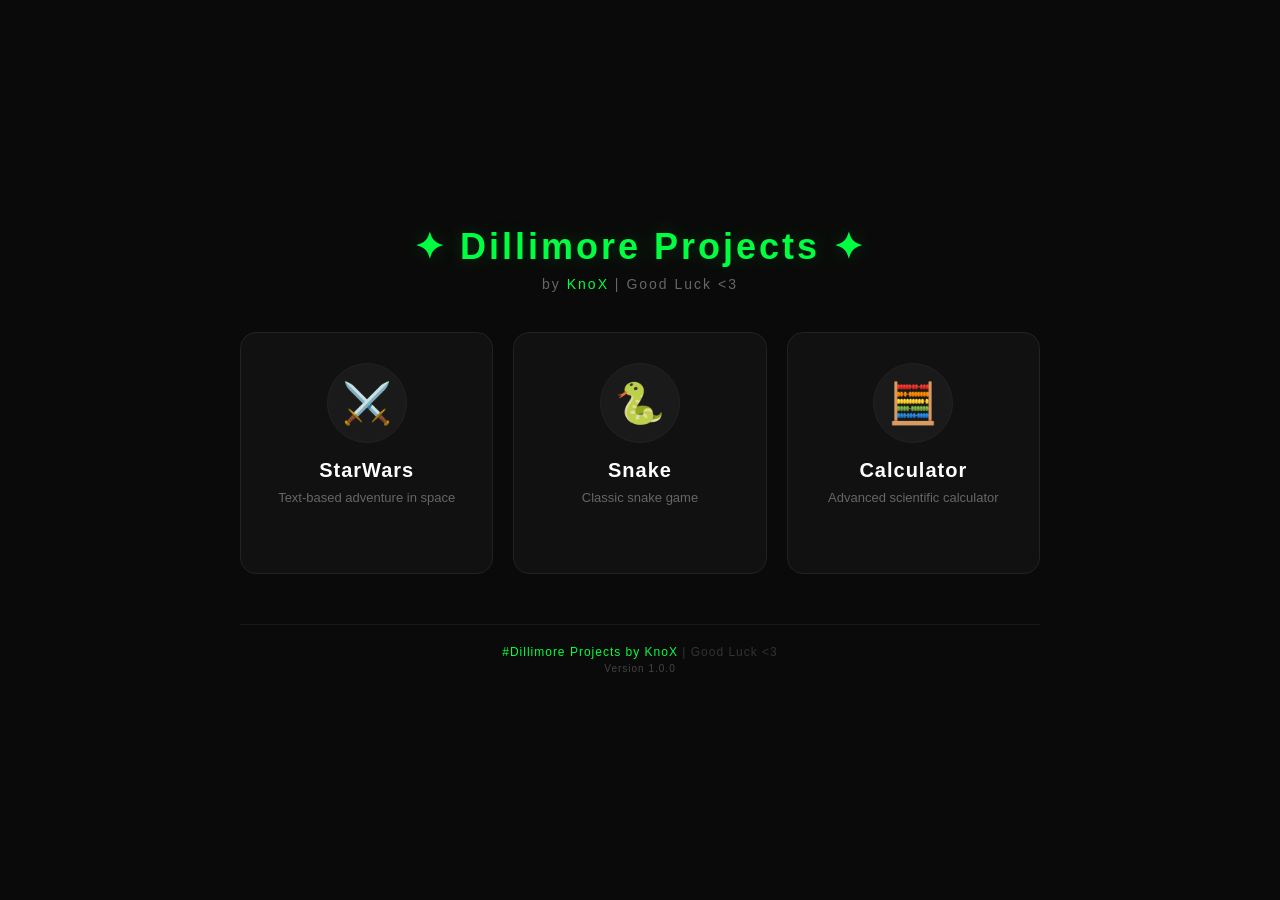
==== index.html @ 64b869af "Update index.html" ====
<!DOCTYPE html>
<html lang="en">
<head>
    <meta charset="UTF-8">
    <meta name="viewport" content="width=device-width, initial-scale=1.0">
    <title>Dillimore Projects</title>
    <!-- Favicon -->
    <link rel="icon" type="image/png" href="https://uploadkon.ir/uploads/73ca26_26download-1-.png">
    <style>
        /* ===== RESET & BASE ===== */
        * {
            margin: 0;
            padding: 0;
            box-sizing: border-box;
        }
        body {
            background: #0a0a0a;
            font-family: 'Segoe UI', Tahoma, Geneva, Verdana, sans-serif;
            min-height: 100vh;
            display: flex;
            justify-content: center;
            align-items: center;
            padding: 20px;
        }
        .container {
            max-width: 800px;
            width: 100%;
            text-align: center;
        }

        /* ===== HEADER ===== */
        .header {
            margin-bottom: 40px;
        }
        .header h1 {
            color: #00ff41;
            font-size: 36px;
            font-weight: 700;
            letter-spacing: 3px;
            text-shadow: 0 0 20px rgba(0, 255, 65, 0.2);
        }
        .header .sub {
            color: #666;
            font-size: 14px;
            margin-top: 8px;
            letter-spacing: 2px;
        }
        .header .sub span {
            color: #00ff41;
        }

        /* ===== PROJECT GRID ===== */
        .grid {
            display: grid;
            grid-template-columns: 1fr 1fr 1fr;
            gap: 20px;
            margin-top: 20px;
        }

        /* ===== PROJECT CARD ===== */
        .card {
            background: #111;
            border: 1px solid #222;
            border-radius: 16px;
            padding: 30px 20px;
            text-decoration: none;
            color: #aaa;
            transition: all 0.3s ease;
            display: flex;
            flex-direction: column;
            align-items: center;
            position: relative;
            overflow: hidden;
        }
        .card::before {
            content: '';
            position: absolute;
            top: 0;
            left: 0;
            right: 0;
            bottom: 0;
            border-radius: 16px;
            padding: 1px;
            background: linear-gradient(135deg, transparent 40%, #00ff41 100%);
            -webkit-mask: linear-gradient(#fff 0 0) content-box, linear-gradient(#fff 0 0);
            mask: linear-gradient(#fff 0 0) content-box, linear-gradient(#fff 0 0);
            -webkit-mask-composite: xor;
            mask-composite: exclude;
            opacity: 0;
            transition: opacity 0.4s ease;
        }
        .card:hover::before {
            opacity: 1;
        }
        .card:hover {
            transform: translateY(-5px);
            border-color: #00ff41;
            box-shadow: 0 10px 40px rgba(0, 255, 65, 0.05);
            background: #151515;
        }
        .card:active {
            transform: scale(0.97);
        }

        /* Card Icon */
        .card .icon {
            width: 80px;
            height: 80px;
            border-radius: 50%;
            display: flex;
            align-items: center;
            justify-content: center;
            font-size: 40px;
            margin-bottom: 16px;
            background: #1a1a1a;
            border: 1px solid #222;
            transition: all 0.3s ease;
        }
        .card:hover .icon {
            border-color: #00ff41;
            box-shadow: 0 0 30px rgba(0, 255, 65, 0.05);
        }
        /* Specific icon colors */
        .card.starwars .icon { color: #ffd700; }
        .card.snake .icon { color: #00ff41; }
        .card.calculator .icon { color: #4a9eff; }

        /* Card Title */
        .card .name {
            color: #fff;
            font-size: 20px;
            font-weight: 600;
            margin-bottom: 6px;
            letter-spacing: 1px;
        }
        .card .desc {
            color: #666;
            font-size: 13px;
            line-height: 1.5;
        }
        .card .badge {
            margin-top: 12px;
            font-size: 11px;
            color: #00ff41;
            border: 1px solid #00ff41;
            padding: 4px 14px;
            border-radius: 20px;
            opacity: 0;
            transition: all 0.3s ease;
        }
        .card:hover .badge {
            opacity: 1;
        }

        /* ===== FOOTER ===== */
        .footer {
            margin-top: 50px;
            color: #333;
            font-size: 12px;
            letter-spacing: 1px;
            border-top: 1px solid #1a1a1a;
            padding-top: 20px;
        }
        .footer span {
            color: #00ff41;
        }
        .footer .version {
            color: #444;
            font-size: 10px;
            margin-top: 4px;
        }

        /* ===== RESPONSIVE ===== */
        @media (max-width: 700px) {
            .grid {
                grid-template-columns: 1fr 1fr;
                gap: 15px;
            }
            .header h1 {
                font-size: 28px;
            }
            .card {
                padding: 24px 16px;
            }
            .card .icon {
                width: 64px;
                height: 64px;
                font-size: 32px;
            }
            .card .name {
                font-size: 17px;
            }
        }
        @media (max-width: 450px) {
            .grid {
                grid-template-columns: 1fr;
                max-width: 320px;
                margin-left: auto;
                margin-right: auto;
            }
            .header h1 {
                font-size: 24px;
            }
            .card .icon {
                width: 56px;
                height: 56px;
                font-size: 28px;
            }
        }
    </style>
</head>
<body>
    <div class="container">

        <!-- HEADER -->
        <div class="header">
            <h1>✦ Dillimore Projects ✦</h1>
            <div class="sub">by <span>KnoX</span>  |  Good Luck &lt;3</div>
        </div>

        <!-- PROJECT GRID -->
        <div class="grid">

            <!-- StarWars -->
            <a href="https://knox4545.github.io/StarWars.html" class="card starwars">
                <div class="icon">⚔️</div>
                <div class="name">StarWars</div>
                <div class="desc">Text-based adventure in space</div>
                <div class="badge">▶ Play Now</div>
            </a>

            <!-- Snake -->
            <a href="https://knox4545.github.io/Snake.html" class="card snake">
                <div class="icon">🐍</div>
                <div class="name">Snake</div>
                <div class="desc">Classic snake game</div>
                <div class="badge">▶ Play Now</div>
            </a>

            <!-- Calculator -->
            <a href="https://knox4545.github.io/Calculator.html" class="card calculator">
                <div class="icon">🧮</div>
                <div class="name">Calculator</div>
                <div class="desc">Advanced scientific calculator</div>
                <div class="badge">▶ Use Now</div>
            </a>

        </div>

        <!-- FOOTER -->
        <div class="footer">
            <span>#Dillimore Projects by KnoX</span>  |  Good Luck &lt;3<br>
            <div class="version">Version 1.0.0</div>
        </div>

    </div>
</body>
</html>
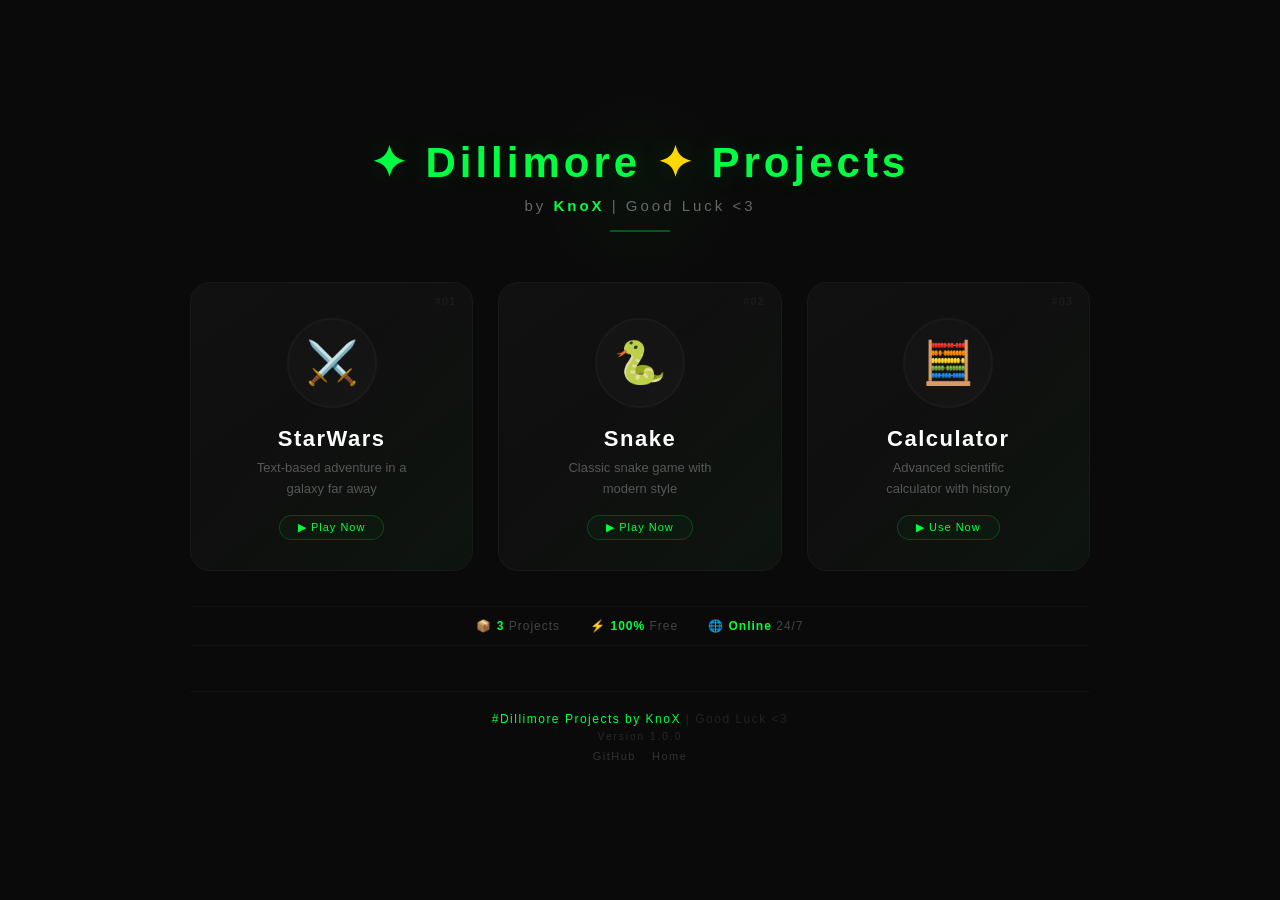
==== commit be4a2fa0: "Update index.html" ====
--- a/index.html
+++ b/index.html
@@ -5,7 +5,7 @@
     <meta name="viewport" content="width=device-width, initial-scale=1.0">
     <title>Dillimore Projects</title>
     <!-- Favicon -->
-    <link rel="icon" type="image/png" href="https://uploadkon.ir/uploads/73ca26_26download-1-.png">
+    <link rel="icon" type="image/png" href="https://uploadkon.ir/uploads/0bd526_26InShot-20250821-043319341.png">
     <style>
         /* ===== RESET & BASE ===== */
         * {
@@ -23,175 +23,267 @@
             padding: 20px;
         }
         .container {
-            max-width: 800px;
+            max-width: 900px;
             width: 100%;
             text-align: center;
         }
 
         /* ===== HEADER ===== */
         .header {
-            margin-bottom: 40px;
+            margin-bottom: 50px;
+            position: relative;
+        }
+        .header .glow {
+            position: absolute;
+            top: -50%;
+            left: 50%;
+            transform: translateX(-50%);
+            width: 200px;
+            height: 200px;
+            background: radial-gradient(circle, rgba(0,255,65,0.03) 0%, transparent 70%);
+            border-radius: 50%;
+            pointer-events: none;
         }
         .header h1 {
             color: #00ff41;
-            font-size: 36px;
-            font-weight: 700;
-            letter-spacing: 3px;
-            text-shadow: 0 0 20px rgba(0, 255, 65, 0.2);
+            font-size: 42px;
+            font-weight: 800;
+            letter-spacing: 4px;
+            text-shadow: 0 0 30px rgba(0, 255, 65, 0.15);
+            position: relative;
+        }
+        .header h1 .star {
+            color: #ffd700;
         }
         .header .sub {
             color: #666;
-            font-size: 14px;
-            margin-top: 8px;
-            letter-spacing: 2px;
+            font-size: 15px;
+            margin-top: 10px;
+            letter-spacing: 3px;
         }
         .header .sub span {
             color: #00ff41;
+            font-weight: 600;
+        }
+        .header .line {
+            width: 60px;
+            height: 2px;
+            background: #00ff41;
+            margin: 16px auto 0;
+            opacity: 0.3;
         }
 
         /* ===== PROJECT GRID ===== */
         .grid {
             display: grid;
-            grid-template-columns: 1fr 1fr 1fr;
-            gap: 20px;
-            margin-top: 20px;
+            grid-template-columns: repeat(3, 1fr);
+            gap: 25px;
+            margin-top: 10px;
         }
 
         /* ===== PROJECT CARD ===== */
         .card {
-            background: #111;
-            border: 1px solid #222;
-            border-radius: 16px;
-            padding: 30px 20px;
+            background: linear-gradient(145deg, #111, #0d0d0d);
+            border: 1px solid #1a1a1a;
+            border-radius: 20px;
+            padding: 35px 20px 30px;
             text-decoration: none;
             color: #aaa;
-            transition: all 0.3s ease;
+            transition: all 0.4s cubic-bezier(0.175, 0.885, 0.32, 1.275);
             display: flex;
             flex-direction: column;
             align-items: center;
             position: relative;
             overflow: hidden;
         }
-        .card::before {
+        .card::after {
             content: '';
             position: absolute;
             top: 0;
             left: 0;
             right: 0;
             bottom: 0;
-            border-radius: 16px;
-            padding: 1px;
-            background: linear-gradient(135deg, transparent 40%, #00ff41 100%);
-            -webkit-mask: linear-gradient(#fff 0 0) content-box, linear-gradient(#fff 0 0);
-            mask: linear-gradient(#fff 0 0) content-box, linear-gradient(#fff 0 0);
-            -webkit-mask-composite: xor;
-            mask-composite: exclude;
-            opacity: 0;
-            transition: opacity 0.4s ease;
-        }
-        .card:hover::before {
-            opacity: 1;
+            border-radius: 20px;
+            background: linear-gradient(135deg, transparent 40%, rgba(0,255,65,0.03) 100%);
+            pointer-events: none;
         }
         .card:hover {
-            transform: translateY(-5px);
+            transform: translateY(-8px) scale(1.02);
             border-color: #00ff41;
-            box-shadow: 0 10px 40px rgba(0, 255, 65, 0.05);
-            background: #151515;
+            box-shadow: 0 20px 60px rgba(0, 255, 65, 0.06);
         }
         .card:active {
             transform: scale(0.97);
         }
 
         /* Card Icon */
-        .card .icon {
-            width: 80px;
-            height: 80px;
+        .card .icon-wrap {
+            width: 90px;
+            height: 90px;
             border-radius: 50%;
             display: flex;
             align-items: center;
             justify-content: center;
-            font-size: 40px;
-            margin-bottom: 16px;
-            background: #1a1a1a;
-            border: 1px solid #222;
-            transition: all 0.3s ease;
-        }
-        .card:hover .icon {
+            font-size: 42px;
+            margin-bottom: 18px;
+            background: #141414;
+            border: 2px solid #1a1a1a;
+            transition: all 0.4s ease;
+            position: relative;
+        }
+        .card:hover .icon-wrap {
             border-color: #00ff41;
-            box-shadow: 0 0 30px rgba(0, 255, 65, 0.05);
-        }
-        /* Specific icon colors */
-        .card.starwars .icon { color: #ffd700; }
-        .card.snake .icon { color: #00ff41; }
-        .card.calculator .icon { color: #4a9eff; }
+            box-shadow: 0 0 40px rgba(0, 255, 65, 0.06);
+            transform: scale(1.05);
+        }
+        /* Icon colors */
+        .card.starwars .icon-wrap { color: #ffd700; }
+        .card.snake .icon-wrap { color: #00ff41; }
+        .card.calculator .icon-wrap { color: #4a9eff; }
+
+        /* Card glow ring */
+        .card .icon-wrap .ring {
+            position: absolute;
+            width: 100%;
+            height: 100%;
+            border-radius: 50%;
+            border: 1px solid transparent;
+            transition: all 0.4s ease;
+        }
+        .card:hover .icon-wrap .ring {
+            border-color: rgba(0,255,65,0.15);
+            transform: scale(1.2);
+        }
 
         /* Card Title */
         .card .name {
             color: #fff;
-            font-size: 20px;
+            font-size: 22px;
+            font-weight: 700;
+            letter-spacing: 1.5px;
+            margin-bottom: 6px;
+            transition: color 0.3s ease;
+        }
+        .card:hover .name {
+            color: #00ff41;
+        }
+        .card .desc {
+            color: #555;
+            font-size: 13px;
+            line-height: 1.6;
+            max-width: 160px;
+        }
+        .card .badge {
+            margin-top: 16px;
+            font-size: 11px;
+            color: #00ff41;
+            border: 1px solid rgba(0,255,65,0.2);
+            padding: 5px 18px;
+            border-radius: 30px;
+            background: rgba(0,255,65,0.03);
+            transition: all 0.3s ease;
+            letter-spacing: 1px;
+        }
+        .card:hover .badge {
+            border-color: #00ff41;
+            background: rgba(0,255,65,0.06);
+            box-shadow: 0 0 20px rgba(0, 255, 65, 0.04);
+        }
+
+        /* Card number */
+        .card .number {
+            position: absolute;
+            top: 12px;
+            right: 16px;
+            font-size: 11px;
+            color: #1a1a1a;
+            font-weight: 700;
+            letter-spacing: 1px;
+        }
+        .card:hover .number {
+            color: #00ff41;
+        }
+
+        /* ===== STATUS BAR ===== */
+        .status {
+            display: flex;
+            justify-content: center;
+            gap: 30px;
+            margin: 35px 0 10px;
+            padding: 12px 20px;
+            border-top: 1px solid #111;
+            border-bottom: 1px solid #111;
+        }
+        .status-item {
+            color: #444;
+            font-size: 12px;
+            letter-spacing: 1px;
+        }
+        .status-item .num {
+            color: #00ff41;
             font-weight: 600;
-            margin-bottom: 6px;
-            letter-spacing: 1px;
-        }
-        .card .desc {
-            color: #666;
-            font-size: 13px;
-            line-height: 1.5;
-        }
-        .card .badge {
-            margin-top: 12px;
-            font-size: 11px;
-            color: #00ff41;
-            border: 1px solid #00ff41;
-            padding: 4px 14px;
-            border-radius: 20px;
-            opacity: 0;
-            transition: all 0.3s ease;
-        }
-        .card:hover .badge {
-            opacity: 1;
         }
 
         /* ===== FOOTER ===== */
         .footer {
-            margin-top: 50px;
+            margin-top: 45px;
+            color: #222;
+            font-size: 12px;
+            letter-spacing: 1.5px;
+            padding-top: 20px;
+            border-top: 1px solid #111;
+        }
+        .footer span {
+            color: #00ff41;
+        }
+        .footer .version {
+            color: #2a2a2a;
+            font-size: 10px;
+            margin-top: 5px;
+            letter-spacing: 2px;
+        }
+        .footer .social {
+            margin-top: 8px;
+            display: flex;
+            justify-content: center;
+            gap: 16px;
+        }
+        .footer .social a {
             color: #333;
-            font-size: 12px;
-            letter-spacing: 1px;
-            border-top: 1px solid #1a1a1a;
-            padding-top: 20px;
-        }
-        .footer span {
-            color: #00ff41;
-        }
-        .footer .version {
-            color: #444;
-            font-size: 10px;
-            margin-top: 4px;
+            text-decoration: none;
+            font-size: 11px;
+            transition: color 0.3s ease;
+        }
+        .footer .social a:hover {
+            color: #00ff41;
         }
 
         /* ===== RESPONSIVE ===== */
-        @media (max-width: 700px) {
+        @media (max-width: 768px) {
             .grid {
                 grid-template-columns: 1fr 1fr;
+                gap: 18px;
+            }
+            .header h1 {
+                font-size: 32px;
+            }
+            .card {
+                padding: 28px 16px 24px;
+            }
+            .card .icon-wrap {
+                width: 72px;
+                height: 72px;
+                font-size: 34px;
+            }
+            .card .name {
+                font-size: 18px;
+            }
+            .status {
+                flex-wrap: wrap;
                 gap: 15px;
             }
-            .header h1 {
-                font-size: 28px;
-            }
-            .card {
-                padding: 24px 16px;
-            }
-            .card .icon {
-                width: 64px;
-                height: 64px;
-                font-size: 32px;
-            }
-            .card .name {
-                font-size: 17px;
-            }
-        }
-        @media (max-width: 450px) {
+        }
+        @media (max-width: 480px) {
             .grid {
                 grid-template-columns: 1fr;
                 max-width: 320px;
@@ -199,12 +291,24 @@
                 margin-right: auto;
             }
             .header h1 {
-                font-size: 24px;
-            }
-            .card .icon {
-                width: 56px;
-                height: 56px;
-                font-size: 28px;
+                font-size: 26px;
+                letter-spacing: 2px;
+            }
+            .card .icon-wrap {
+                width: 64px;
+                height: 64px;
+                font-size: 30px;
+            }
+            .card .name {
+                font-size: 17px;
+            }
+            .card .desc {
+                font-size: 12px;
+            }
+            .status {
+                flex-direction: column;
+                gap: 8px;
+                padding: 10px;
             }
         }
     </style>
@@ -212,45 +316,70 @@
 <body>
     <div class="container">
 
-        <!-- HEADER -->
+        <!-- ===== HEADER ===== -->
         <div class="header">
-            <h1>✦ Dillimore Projects ✦</h1>
+            <div class="glow"></div>
+            <h1>✦ Dillimore <span class="star">✦</span> Projects</h1>
             <div class="sub">by <span>KnoX</span>  |  Good Luck &lt;3</div>
+            <div class="line"></div>
         </div>
 
-        <!-- PROJECT GRID -->
+        <!-- ===== PROJECT GRID ===== -->
         <div class="grid">
 
             <!-- StarWars -->
             <a href="https://knox4545.github.io/StarWars.html" class="card starwars">
-                <div class="icon">⚔️</div>
+                <span class="number">#01</span>
+                <div class="icon-wrap">
+                    <span>⚔️</span>
+                    <span class="ring"></span>
+                </div>
                 <div class="name">StarWars</div>
-                <div class="desc">Text-based adventure in space</div>
+                <div class="desc">Text-based adventure in a galaxy far away</div>
                 <div class="badge">▶ Play Now</div>
             </a>
 
             <!-- Snake -->
             <a href="https://knox4545.github.io/Snake.html" class="card snake">
-                <div class="icon">🐍</div>
+                <span class="number">#02</span>
+                <div class="icon-wrap">
+                    <span>🐍</span>
+                    <span class="ring"></span>
+                </div>
                 <div class="name">Snake</div>
-                <div class="desc">Classic snake game</div>
+                <div class="desc">Classic snake game with modern style</div>
                 <div class="badge">▶ Play Now</div>
             </a>
 
             <!-- Calculator -->
             <a href="https://knox4545.github.io/Calculator.html" class="card calculator">
-                <div class="icon">🧮</div>
+                <span class="number">#03</span>
+                <div class="icon-wrap">
+                    <span>🧮</span>
+                    <span class="ring"></span>
+                </div>
                 <div class="name">Calculator</div>
-                <div class="desc">Advanced scientific calculator</div>
+                <div class="desc">Advanced scientific calculator with history</div>
                 <div class="badge">▶ Use Now</div>
             </a>
 
         </div>
 
-        <!-- FOOTER -->
+        <!-- ===== STATUS BAR ===== -->
+        <div class="status">
+            <span class="status-item">📦 <span class="num">3</span> Projects</span>
+            <span class="status-item">⚡ <span class="num">100%</span> Free</span>
+            <span class="status-item">🌐 <span class="num">Online</span> 24/7</span>
+        </div>
+
+        <!-- ===== FOOTER ===== -->
         <div class="footer">
-            <span>#Dillimore Projects by KnoX</span>  |  Good Luck &lt;3<br>
+            <span>#Dillimore Projects by KnoX</span>  |  Good Luck &lt;3
             <div class="version">Version 1.0.0</div>
+            <div class="social">
+                <a href="https://github.com/KnoX4545">GitHub</a>
+                <a href="https://knox4545.github.io">Home</a>
+            </div>
         </div>
 
     </div>
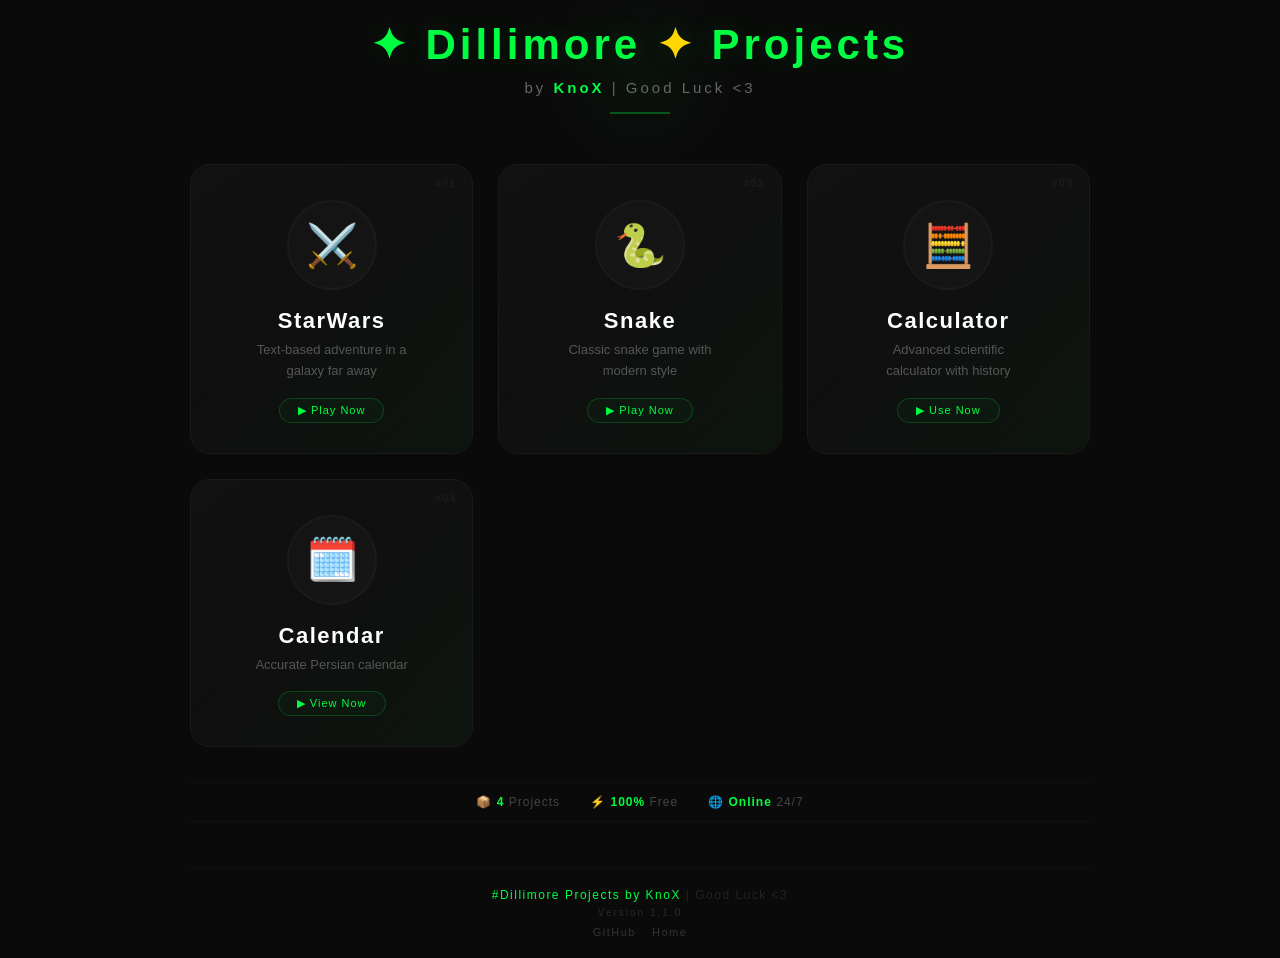
==== commit 456a9c4d: "Update index.html" ====
--- a/index.html
+++ b/index.html
@@ -4,6 +4,16 @@
     <meta charset="UTF-8">
     <meta name="viewport" content="width=device-width, initial-scale=1.0">
     <title>Dillimore Projects</title>
+    
+    <!-- PWA Manifest -->
+    <link rel="manifest" href="/manifest.json">
+
+    <!-- Theme color for mobile browsers -->
+    <meta name="theme-color" content="#0a0a0a">
+
+    <!-- Apple touch icon (for iOS) -->
+    <link rel="apple-touch-icon" href="https://uploadkon.ir/uploads/0bd526_26InShot-20250821-043319341.png">
+    
     <!-- Favicon -->
     <link rel="icon" type="image/png" href="https://uploadkon.ir/uploads/0bd526_26InShot-20250821-043319341.png">
     <style>
@@ -140,6 +150,7 @@
         .card.starwars .icon-wrap { color: #ffd700; }
         .card.snake .icon-wrap { color: #00ff41; }
         .card.calculator .icon-wrap { color: #4a9eff; }
+        .card.calendar .icon-wrap { color: #ff6b6b; }
 
         /* Card glow ring */
         .card .icon-wrap .ring {
@@ -363,11 +374,23 @@
                 <div class="badge">▶ Use Now</div>
             </a>
 
+            <!-- Calendar -->
+            <a href="https://knox4545.github.io/Calendar.html" class="card calendar">
+                <span class="number">#04</span>
+                <div class="icon-wrap">
+                    <span>🗓️</span>
+                    <span class="ring"></span>
+                </div>
+                <div class="name">Calendar</div>
+                <div class="desc">Accurate Persian calendar</div>
+                <div class="badge">▶ View Now</div>
+            </a>
+
         </div>
 
         <!-- ===== STATUS BAR ===== -->
         <div class="status">
-            <span class="status-item">📦 <span class="num">3</span> Projects</span>
+            <span class="status-item">📦 <span class="num">4</span> Projects</span>
             <span class="status-item">⚡ <span class="num">100%</span> Free</span>
             <span class="status-item">🌐 <span class="num">Online</span> 24/7</span>
         </div>
@@ -375,7 +398,7 @@
         <!-- ===== FOOTER ===== -->
         <div class="footer">
             <span>#Dillimore Projects by KnoX</span>  |  Good Luck &lt;3
-            <div class="version">Version 1.0.0</div>
+            <div class="version">Version 1.1.0</div>
             <div class="social">
                 <a href="https://github.com/KnoX4545">GitHub</a>
                 <a href="https://knox4545.github.io">Home</a>
@@ -383,5 +406,14 @@
         </div>
 
     </div>
+    
+<!-- Service Worker Registration -->
+<script>
+    if ('serviceWorker' in navigator) {
+       navigator.serviceWorker.register('/sw.js')
+         .then(reg => console.log('✅ Service Worker registered!'))
+         .catch(err => console.log('❌ Service Worker registration failed:', err));
+  }
+</script>
 </body>
 </html>
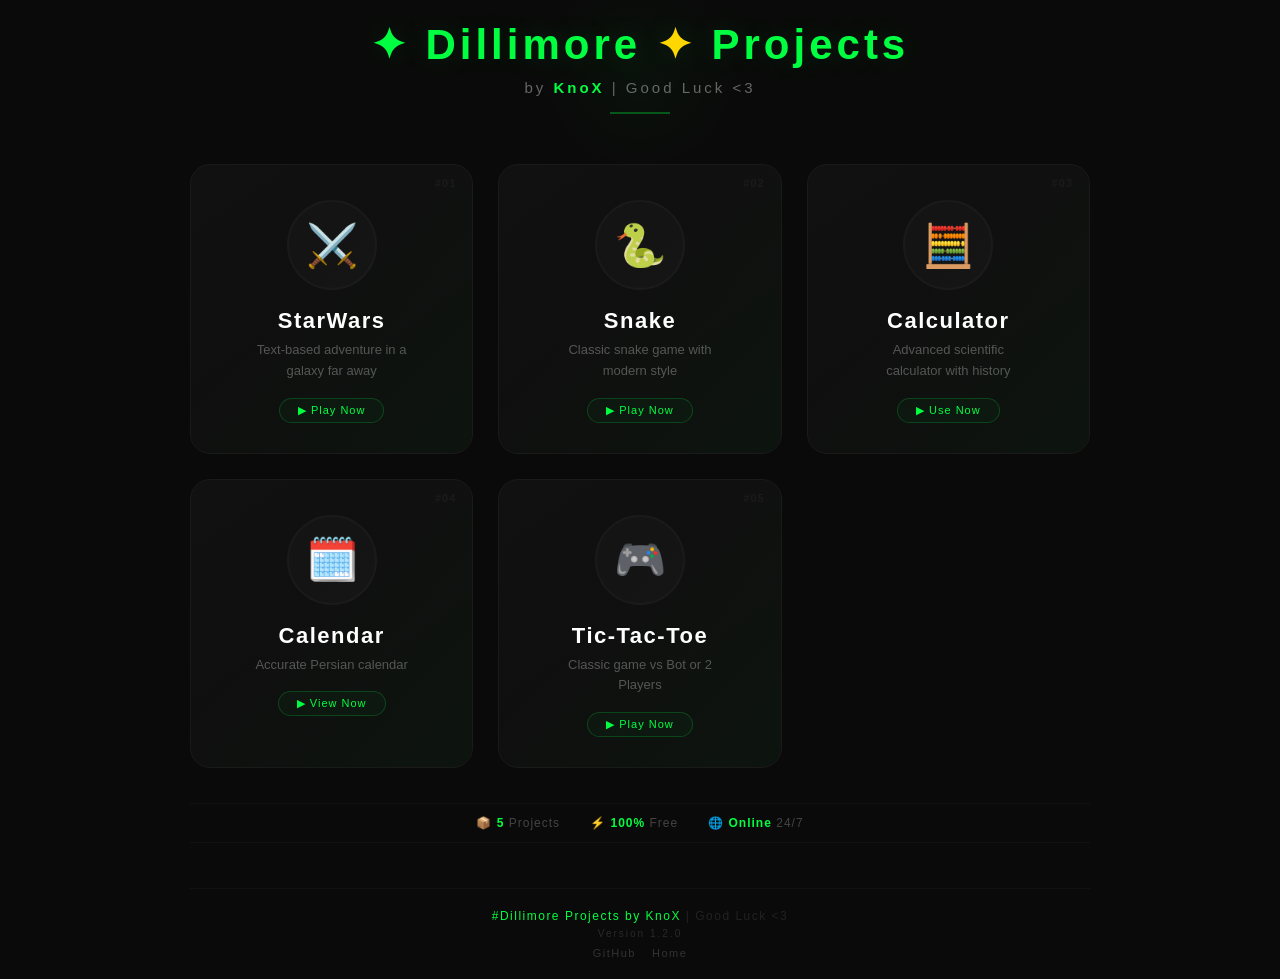
==== commit d15d12e3: "Update index.html" ====
--- a/index.html
+++ b/index.html
@@ -4,7 +4,7 @@
     <meta charset="UTF-8">
     <meta name="viewport" content="width=device-width, initial-scale=1.0">
     <title>Dillimore Projects</title>
-    
+
     <!-- PWA Manifest -->
     <link rel="manifest" href="/manifest.json">
 
@@ -13,7 +13,7 @@
 
     <!-- Apple touch icon (for iOS) -->
     <link rel="apple-touch-icon" href="https://uploadkon.ir/uploads/0bd526_26InShot-20250821-043319341.png">
-    
+
     <!-- Favicon -->
     <link rel="icon" type="image/png" href="https://uploadkon.ir/uploads/0bd526_26InShot-20250821-043319341.png">
     <style>
@@ -151,6 +151,7 @@
         .card.snake .icon-wrap { color: #00ff41; }
         .card.calculator .icon-wrap { color: #4a9eff; }
         .card.calendar .icon-wrap { color: #ff6b6b; }
+        .card.tictactoe .icon-wrap { color: #a29bfe; }
 
         /* Card glow ring */
         .card .icon-wrap .ring {
@@ -386,11 +387,23 @@
                 <div class="badge">▶ View Now</div>
             </a>
 
+            <!-- Tic-Tac-Toe -->
+            <a href="https://knox4545.github.io/TicTacToe.html" class="card tictactoe">
+                <span class="number">#05</span>
+                <div class="icon-wrap">
+                    <span>🎮</span>
+                    <span class="ring"></span>
+                </div>
+                <div class="name">Tic-Tac-Toe</div>
+                <div class="desc">Classic game vs Bot or 2 Players</div>
+                <div class="badge">▶ Play Now</div>
+            </a>
+
         </div>
 
         <!-- ===== STATUS BAR ===== -->
         <div class="status">
-            <span class="status-item">📦 <span class="num">4</span> Projects</span>
+            <span class="status-item">📦 <span class="num">5</span> Projects</span>
             <span class="status-item">⚡ <span class="num">100%</span> Free</span>
             <span class="status-item">🌐 <span class="num">Online</span> 24/7</span>
         </div>
@@ -398,7 +411,7 @@
         <!-- ===== FOOTER ===== -->
         <div class="footer">
             <span>#Dillimore Projects by KnoX</span>  |  Good Luck &lt;3
-            <div class="version">Version 1.1.0</div>
+            <div class="version">Version 1.2.0</div>
             <div class="social">
                 <a href="https://github.com/KnoX4545">GitHub</a>
                 <a href="https://knox4545.github.io">Home</a>
@@ -406,14 +419,14 @@
         </div>
 
     </div>
-    
-<!-- Service Worker Registration -->
-<script>
-    if ('serviceWorker' in navigator) {
-       navigator.serviceWorker.register('/sw.js')
-         .then(reg => console.log('✅ Service Worker registered!'))
-         .catch(err => console.log('❌ Service Worker registration failed:', err));
-  }
-</script>
+
+    <!-- Service Worker Registration -->
+    <script>
+        if ('serviceWorker' in navigator) {
+            navigator.serviceWorker.register('/sw.js')
+                .then(reg => console.log('✅ Service Worker registered!'))
+                .catch(err => console.log('❌ Service Worker registration failed:', err));
+        }
+    </script>
 </body>
 </html>
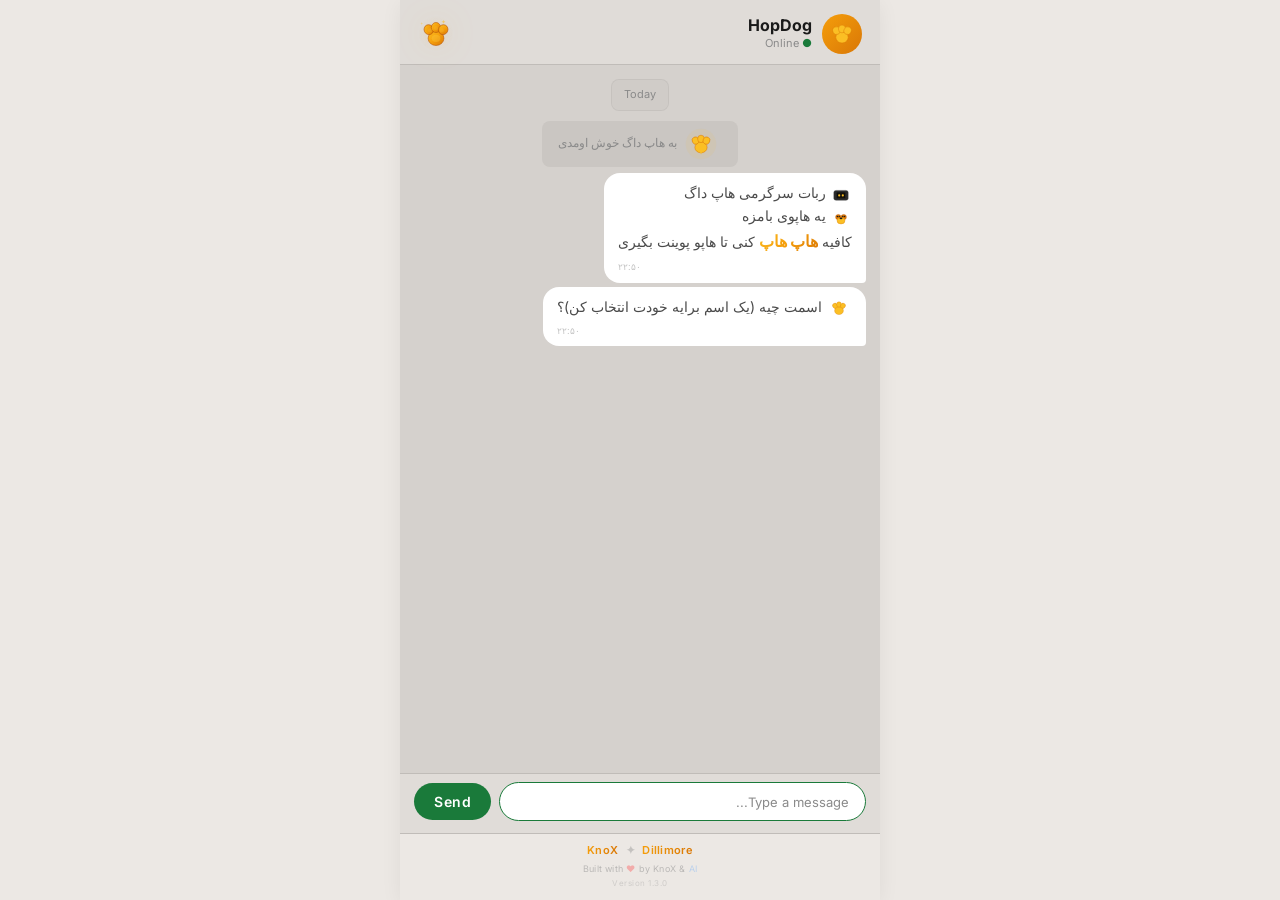
==== commit b22998ec: "Rename HopDog.html to index.html" ====
--- a/index.html
+++ b/index.html
@@ -1,432 +1,1556 @@
 <!DOCTYPE html>
-<html lang="en">
+<html lang="fa" dir="rtl">
 <head>
-    <meta charset="UTF-8">
-    <meta name="viewport" content="width=device-width, initial-scale=1.0">
-    <title>Dillimore Projects</title>
-
-    <!-- PWA Manifest -->
-    <link rel="manifest" href="/manifest.json">
-
-    <!-- Theme color for mobile browsers -->
-    <meta name="theme-color" content="#0a0a0a">
-
-    <!-- Apple touch icon (for iOS) -->
-    <link rel="apple-touch-icon" href="https://uploadkon.ir/uploads/0bd526_26InShot-20250821-043319341.png">
-
-    <!-- Favicon -->
-    <link rel="icon" type="image/png" href="https://uploadkon.ir/uploads/0bd526_26InShot-20250821-043319341.png">
+    <meta charset="UTF-8" />
+    <meta name="viewport" content="width=device-width, initial-scale=1.0, maximum-scale=1.0, user-scalable=no" />
+    <title>HopDog</title>
+    <link rel="icon" type="image/svg+xml" href="data:image/svg+xml,%3Csvg xmlns='http://www.w3.org/2000/svg' viewBox='0 0 100 100'%3E%3Cellipse cx='50' cy='62' rx='22' ry='20' fill='%23fbbf24' stroke='%23d97706' stroke-width='1.5'/%3E%3Cellipse cx='30' cy='38' rx='13' ry='14' fill='%23fbbf24' stroke='%23d97706' stroke-width='1.5' transform='rotate(-25, 30, 38)'/%3E%3Cellipse cx='50' cy='32' rx='13' ry='14' fill='%23fbbf24' stroke='%23d97706' stroke-width='1.5'/%3E%3Cellipse cx='70' cy='38' rx='13' ry='14' fill='%23fbbf24' stroke='%23d97706' stroke-width='1.5' transform='rotate(25, 70, 38)'/%3E%3C/svg%3E" />
+    <link rel="preconnect" href="https://fonts.googleapis.com">
+    <link rel="preconnect" href="https://fonts.gstatic.com" crossorigin>
+    <link href="https://fonts.googleapis.com/css2?family=Inter:wght@400;500;600;700;800;900&display=swap" rel="stylesheet">
+
     <style>
-        /* ===== RESET & BASE ===== */
-        * {
-            margin: 0;
-            padding: 0;
-            box-sizing: border-box;
-        }
+        :root {
+            --tg-bg: #0f0f0f;
+            --tg-header: #1a1a1a;
+            --tg-chat-bg: #0a0a0a;
+            --tg-bubble-user: #1a7a3a;
+            --tg-bubble-bot: #1c1c1c;
+            --tg-bubble-system: #121212;
+            --tg-text-primary: #e8e8e8;
+            --tg-text-secondary: #a8a8a8;
+            --tg-text-muted: #6a6a6a;
+            --tg-accent: #1a7a3a;
+            --tg-accent-hover: #228a44;
+            --tg-border: #2a2a2a;
+            --tg-input-bg: #1a1a1a;
+            --tg-shadow: 0 4px 20px rgba(0, 0, 0, 0.6);
+            --tg-radius: 12px;
+            --tg-radius-bubble: 16px;
+            --tg-transition: 0.2s ease;
+            --tg-font: 'Inter', -apple-system, BlinkMacSystemFont, sans-serif;
+        }
+
+        @media (prefers-color-scheme: light) {
+            :root {
+                --tg-bg: #ece8e4;
+                --tg-header: #e0dcd8;
+                --tg-chat-bg: #d5d1cd;
+                --tg-bubble-user: #1a7a3a;
+                --tg-bubble-bot: #ffffff;
+                --tg-bubble-system: #cac6c2;
+                --tg-text-primary: #1a1a1a;
+                --tg-text-secondary: #4a4a4a;
+                --tg-text-muted: #8a8a8a;
+                --tg-border: #c0bcb8;
+                --tg-input-bg: #ffffff;
+                --tg-shadow: 0 4px 20px rgba(0, 0, 0, 0.06);
+            }
+        }
+
+        * { margin: 0; padding: 0; box-sizing: border-box; }
+
         body {
-            background: #0a0a0a;
-            font-family: 'Segoe UI', Tahoma, Geneva, Verdana, sans-serif;
+            background: var(--tg-bg);
+            font-family: var(--tg-font);
             min-height: 100vh;
             display: flex;
             justify-content: center;
             align-items: center;
-            padding: 20px;
-        }
+            padding: 0;
+            color: var(--tg-text-secondary);
+            line-height: 1.6;
+            transition: background var(--tg-transition), color var(--tg-transition);
+        }
+
         .container {
-            max-width: 900px;
+            background: var(--tg-bg);
+            max-width: 480px;
             width: 100%;
-            text-align: center;
-        }
-
-        /* ===== HEADER ===== */
-        .header {
-            margin-bottom: 50px;
-            position: relative;
-        }
-        .header .glow {
-            position: absolute;
-            top: -50%;
-            left: 50%;
-            transform: translateX(-50%);
-            width: 200px;
-            height: 200px;
-            background: radial-gradient(circle, rgba(0,255,65,0.03) 0%, transparent 70%);
-            border-radius: 50%;
-            pointer-events: none;
-        }
-        .header h1 {
-            color: #00ff41;
-            font-size: 42px;
-            font-weight: 800;
-            letter-spacing: 4px;
-            text-shadow: 0 0 30px rgba(0, 255, 65, 0.15);
-            position: relative;
-        }
-        .header h1 .star {
-            color: #ffd700;
-        }
-        .header .sub {
-            color: #666;
-            font-size: 15px;
-            margin-top: 10px;
-            letter-spacing: 3px;
-        }
-        .header .sub span {
-            color: #00ff41;
-            font-weight: 600;
-        }
-        .header .line {
-            width: 60px;
-            height: 2px;
-            background: #00ff41;
-            margin: 16px auto 0;
-            opacity: 0.3;
-        }
-
-        /* ===== PROJECT GRID ===== */
-        .grid {
-            display: grid;
-            grid-template-columns: repeat(3, 1fr);
-            gap: 25px;
-            margin-top: 10px;
-        }
-
-        /* ===== PROJECT CARD ===== */
-        .card {
-            background: linear-gradient(145deg, #111, #0d0d0d);
-            border: 1px solid #1a1a1a;
-            border-radius: 20px;
-            padding: 35px 20px 30px;
-            text-decoration: none;
-            color: #aaa;
-            transition: all 0.4s cubic-bezier(0.175, 0.885, 0.32, 1.275);
+            height: 100vh;
+            max-height: 100vh;
             display: flex;
             flex-direction: column;
-            align-items: center;
+            box-shadow: var(--tg-shadow);
             position: relative;
             overflow: hidden;
-        }
-        .card::after {
-            content: '';
-            position: absolute;
+            transition: background var(--tg-transition);
+        }
+
+        .header {
+            background: var(--tg-header);
+            padding: 14px 18px 10px 18px;
+            display: flex;
+            align-items: center;
+            justify-content: space-between;
+            border-bottom: 1px solid var(--tg-border);
+            flex-shrink: 0;
+            position: sticky;
             top: 0;
-            left: 0;
-            right: 0;
-            bottom: 0;
-            border-radius: 20px;
-            background: linear-gradient(135deg, transparent 40%, rgba(0,255,65,0.03) 100%);
-            pointer-events: none;
-        }
-        .card:hover {
-            transform: translateY(-8px) scale(1.02);
-            border-color: #00ff41;
-            box-shadow: 0 20px 60px rgba(0, 255, 65, 0.06);
-        }
-        .card:active {
-            transform: scale(0.97);
-        }
-
-        /* Card Icon */
-        .card .icon-wrap {
-            width: 90px;
-            height: 90px;
+            z-index: 10;
+            transition: background var(--tg-transition), border-color var(--tg-transition);
+        }
+
+        .header-left {
+            display: flex;
+            align-items: center;
+            gap: 10px;
+        }
+
+        .header-avatar {
+            width: 40px;
+            height: 40px;
             border-radius: 50%;
+            background: linear-gradient(135deg, #f59e0b, #d97706);
             display: flex;
             align-items: center;
             justify-content: center;
-            font-size: 42px;
-            margin-bottom: 18px;
-            background: #141414;
-            border: 2px solid #1a1a1a;
-            transition: all 0.4s ease;
+            flex-shrink: 0;
+        }
+
+        .header-avatar svg {
+            width: 28px;
+            height: 28px;
+        }
+
+        .header-info {
+            display: flex;
+            flex-direction: column;
+        }
+
+        .header-info .name {
+            color: var(--tg-text-primary);
+            font-size: 16px;
+            font-weight: 700;
+            line-height: 1.2;
+            transition: color var(--tg-transition);
+        }
+
+        .header-info .status {
+            color: var(--tg-text-muted);
+            font-size: 11px;
+            font-weight: 400;
+        }
+
+        .header-info .status .online {
+            color: var(--tg-accent);
+        }
+
+        .paw-header-svg {
+            width: 36px;
+            height: 36px;
+            filter: drop-shadow(0 0 16px rgba(251, 191, 36, 0.1));
+            animation: pawFloat 3s ease-in-out infinite;
+            cursor: default;
+            flex-shrink: 0;
+        }
+
+        @keyframes pawFloat {
+            0%, 100% { transform: translateY(0px); }
+            50% { transform: translateY(-4px); }
+        }
+
+        .chat {
+            flex: 1;
+            overflow-y: auto;
+            padding: 10px 14px 10px 14px;
+            background: var(--tg-chat-bg);
+            display: flex;
+            flex-direction: column;
+            gap: 4px;
+            transition: background var(--tg-transition);
+        }
+
+        .chat::-webkit-scrollbar {
+            width: 4px;
+        }
+        .chat::-webkit-scrollbar-track {
+            background: transparent;
+        }
+        .chat::-webkit-scrollbar-thumb {
+            background: var(--tg-border);
+            border-radius: 4px;
+        }
+
+        .msg {
+            max-width: 88%;
+            padding: 8px 14px;
+            border-radius: var(--tg-radius-bubble);
+            font-size: 14px;
+            line-height: 1.7;
+            animation: fadeIn 0.15s ease;
+            word-wrap: break-word;
             position: relative;
         }
-        .card:hover .icon-wrap {
-            border-color: #00ff41;
-            box-shadow: 0 0 40px rgba(0, 255, 65, 0.06);
-            transform: scale(1.05);
-        }
-        /* Icon colors */
-        .card.starwars .icon-wrap { color: #ffd700; }
-        .card.snake .icon-wrap { color: #00ff41; }
-        .card.calculator .icon-wrap { color: #4a9eff; }
-        .card.calendar .icon-wrap { color: #ff6b6b; }
-        .card.tictactoe .icon-wrap { color: #a29bfe; }
-
-        /* Card glow ring */
-        .card .icon-wrap .ring {
-            position: absolute;
-            width: 100%;
-            height: 100%;
-            border-radius: 50%;
-            border: 1px solid transparent;
-            transition: all 0.4s ease;
-        }
-        .card:hover .icon-wrap .ring {
-            border-color: rgba(0,255,65,0.15);
-            transform: scale(1.2);
-        }
-
-        /* Card Title */
-        .card .name {
+
+        .msg.system {
+            background: var(--tg-bubble-system);
+            color: var(--tg-text-muted);
+            font-size: 12px;
+            text-align: center;
+            max-width: 100%;
+            border-radius: 8px;
+            padding: 6px 16px;
+            align-self: center;
+            margin: 2px 0;
+            transition: background var(--tg-transition), color var(--tg-transition);
+        }
+
+        .msg.user {
+            background: var(--tg-bubble-user);
+            color: var(--tg-text-primary);
+            align-self: flex-end;
+            border-bottom-left-radius: 4px;
+        }
+
+        .msg.bot {
+            background: var(--tg-bubble-bot);
+            color: var(--tg-text-secondary);
+            align-self: flex-start;
+            border-bottom-right-radius: 4px;
+            transition: background var(--tg-transition), color var(--tg-transition);
+        }
+
+        .msg .gold { color: #fbbf24; font-weight: 600; }
+        .msg .pink { color: #ec4899; font-weight: 600; }
+        .msg .blue { color: #3b82f6; font-weight: 600; }
+        .msg .green { color: #22c55e; font-weight: 600; }
+        .msg .purple { color: #8b5cf6; font-weight: 600; }
+        .msg .red { color: #f87171; font-weight: 600; }
+        .msg .cyan { color: #67e8f9; font-weight: 600; }
+        .msg .bold { font-weight: 700; }
+
+        .msg .hop-text {
+            display: inline-block;
+            background: linear-gradient(135deg, #fbbf24, #f59e0b, #d97706);
+            -webkit-background-clip: text;
+            -webkit-text-fill-color: transparent;
+            background-clip: text;
+            font-weight: 800;
+            font-size: 16px;
+            text-shadow: 0 0 30px rgba(251, 191, 36, 0.08);
+        }
+
+        .msg .msg-time {
+            font-size: 9px;
+            color: var(--tg-text-muted);
+            margin-top: 4px;
+            display: block;
+            text-align: left;
+            opacity: 0.5;
+        }
+
+        .msg.user .msg-time {
+            text-align: right;
+            color: rgba(255, 255, 255, 0.4);
+        }
+
+        @media (prefers-color-scheme: light) {
+            .msg.user .msg-time {
+                color: rgba(255, 255, 255, 0.5);
+            }
+        }
+
+        @keyframes fadeIn {
+            from { opacity: 0; transform: translateY(6px) scale(0.98); }
+            to { opacity: 1; transform: translateY(0) scale(1); }
+        }
+
+        .date-divider {
+            text-align: center;
+            font-size: 11px;
+            color: var(--tg-text-muted);
+            padding: 6px 12px;
+            border-radius: 8px;
+            align-self: center;
+            margin: 4px 0;
+            background: rgba(255, 255, 255, 0.02);
+            border: 1px solid rgba(255, 255, 255, 0.03);
+            transition: color var(--tg-transition), border-color var(--tg-transition);
+        }
+
+        @media (prefers-color-scheme: light) {
+            .date-divider {
+                background: rgba(0, 0, 0, 0.02);
+                border: 1px solid rgba(0, 0, 0, 0.05);
+            }
+        }
+
+        .input-area {
+            display: flex;
+            gap: 8px;
+            padding: 8px 14px 12px 14px;
+            background: var(--tg-header);
+            border-top: 1px solid var(--tg-border);
+            flex-shrink: 0;
+            align-items: center;
+            transition: background var(--tg-transition), border-color var(--tg-transition);
+        }
+
+        .input-area input {
+            flex: 1;
+            padding: 10px 16px;
+            background: var(--tg-input-bg);
+            border: 1px solid var(--tg-border);
+            border-radius: 24px;
+            color: var(--tg-text-primary);
+            font-family: var(--tg-font);
+            font-size: 14px;
+            outline: none;
+            transition: all var(--tg-transition);
+        }
+
+        .input-area input:focus {
+            border-color: var(--tg-accent);
+        }
+
+        .input-area input::placeholder {
+            color: var(--tg-text-muted);
+            font-size: 13px;
+        }
+
+        .input-area .send-btn {
+            padding: 10px 20px;
+            background: var(--tg-accent);
             color: #fff;
-            font-size: 22px;
-            font-weight: 700;
-            letter-spacing: 1.5px;
-            margin-bottom: 6px;
-            transition: color 0.3s ease;
-        }
-        .card:hover .name {
-            color: #00ff41;
-        }
-        .card .desc {
-            color: #555;
-            font-size: 13px;
-            line-height: 1.6;
-            max-width: 160px;
-        }
-        .card .badge {
-            margin-top: 16px;
+            border: none;
+            border-radius: 24px;
+            font-weight: 600;
+            cursor: pointer;
+            font-family: var(--tg-font);
+            font-size: 14px;
+            transition: all var(--tg-transition);
+            white-space: nowrap;
+            flex-shrink: 0;
+            letter-spacing: 0.5px;
+        }
+
+        .input-area .send-btn:hover {
+            background: var(--tg-accent-hover);
+            transform: scale(0.97);
+        }
+
+        .footer {
+            text-align: center;
+            padding: 8px 0 10px 0;
+            background: var(--tg-bg);
+            flex-shrink: 0;
+            border-top: 1px solid var(--tg-border);
+            transition: background var(--tg-transition), border-color var(--tg-transition);
+        }
+
+        .footer .main-line {
             font-size: 11px;
-            color: #00ff41;
-            border: 1px solid rgba(0,255,65,0.2);
-            padding: 5px 18px;
+            font-weight: 600;
+            color: var(--tg-text-primary);
+            letter-spacing: 0.3px;
+            transition: color var(--tg-transition);
+        }
+
+        .footer .main-line .brand {
+            background: linear-gradient(90deg, #f59e0b, #d97706);
+            -webkit-background-clip: text;
+            -webkit-text-fill-color: transparent;
+            background-clip: text;
+        }
+
+        .footer .main-line .sep {
+            color: var(--tg-text-muted);
+            opacity: 0.4;
+            margin: 0 4px;
+        }
+
+        .footer .sub-line {
+            font-size: 9px;
+            color: var(--tg-text-muted);
+            margin-top: 2px;
+            opacity: 0.5;
+            letter-spacing: 0.2px;
+            transition: color var(--tg-transition);
+        }
+
+        .footer .sub-line .ai {
+            color: #60a5fa;
+            opacity: 0.7;
+        }
+
+        .footer .version {
+            font-size: 8px;
+            color: var(--tg-text-muted);
+            margin-top: 1px;
+            opacity: 0.3;
+            letter-spacing: 0.5px;
+            transition: color var(--tg-transition);
+        }
+
+        .glass-buttons {
+            display: flex;
+            gap: 10px;
+            justify-content: center;
+            margin-top: 8px;
+            flex-wrap: wrap;
+        }
+
+        .glass-btn {
+            background: rgba(255, 255, 255, 0.06);
+            backdrop-filter: blur(10px);
+            -webkit-backdrop-filter: blur(10px);
+            border: 1px solid rgba(255, 255, 255, 0.1);
             border-radius: 30px;
-            background: rgba(0,255,65,0.03);
-            transition: all 0.3s ease;
-            letter-spacing: 1px;
-        }
-        .card:hover .badge {
-            border-color: #00ff41;
-            background: rgba(0,255,65,0.06);
-            box-shadow: 0 0 20px rgba(0, 255, 65, 0.04);
-        }
-
-        /* Card number */
-        .card .number {
-            position: absolute;
-            top: 12px;
-            right: 16px;
-            font-size: 11px;
-            color: #1a1a1a;
-            font-weight: 700;
-            letter-spacing: 1px;
-        }
-        .card:hover .number {
-            color: #00ff41;
-        }
-
-        /* ===== STATUS BAR ===== */
-        .status {
-            display: flex;
-            justify-content: center;
-            gap: 30px;
-            margin: 35px 0 10px;
-            padding: 12px 20px;
-            border-top: 1px solid #111;
-            border-bottom: 1px solid #111;
-        }
-        .status-item {
-            color: #444;
-            font-size: 12px;
-            letter-spacing: 1px;
-        }
-        .status-item .num {
-            color: #00ff41;
+            padding: 6px 18px;
+            font-size: 15px;
             font-weight: 600;
-        }
-
-        /* ===== FOOTER ===== */
-        .footer {
-            margin-top: 45px;
-            color: #222;
-            font-size: 12px;
-            letter-spacing: 1.5px;
-            padding-top: 20px;
-            border-top: 1px solid #111;
-        }
-        .footer span {
-            color: #00ff41;
-        }
-        .footer .version {
-            color: #2a2a2a;
-            font-size: 10px;
-            margin-top: 5px;
-            letter-spacing: 2px;
-        }
-        .footer .social {
-            margin-top: 8px;
-            display: flex;
-            justify-content: center;
-            gap: 16px;
-        }
-        .footer .social a {
-            color: #333;
-            text-decoration: none;
-            font-size: 11px;
-            transition: color 0.3s ease;
-        }
-        .footer .social a:hover {
-            color: #00ff41;
-        }
-
-        /* ===== RESPONSIVE ===== */
-        @media (max-width: 768px) {
-            .grid {
-                grid-template-columns: 1fr 1fr;
-                gap: 18px;
+            cursor: pointer;
+            transition: all 0.2s ease;
+            display: inline-flex;
+            align-items: center;
+            gap: 6px;
+            color: var(--tg-text-primary);
+            box-shadow: 0 4px 15px rgba(0, 0, 0, 0.2);
+        }
+
+        .glass-btn:hover {
+            transform: scale(1.04);
+            background: rgba(255, 255, 255, 0.12);
+            border-color: rgba(255, 255, 255, 0.25);
+        }
+
+        .glass-btn:active {
+            transform: scale(0.95);
+        }
+
+        .glass-btn.confirm {
+            background: rgba(34, 197, 94, 0.15);
+            border-color: rgba(34, 197, 94, 0.3);
+            color: #4ade80;
+        }
+
+        .glass-btn.confirm:hover {
+            background: rgba(34, 197, 94, 0.25);
+        }
+
+        .glass-btn.cancel {
+            background: rgba(248, 113, 113, 0.15);
+            border-color: rgba(248, 113, 113, 0.3);
+            color: #f87171;
+        }
+
+        .glass-btn.cancel:hover {
+            background: rgba(248, 113, 113, 0.25);
+        }
+
+        .glass-btn.sell {
+            background: rgba(251, 191, 36, 0.12);
+            border-color: rgba(251, 191, 36, 0.25);
+            color: #fbbf24;
+        }
+
+        .glass-btn.sell:hover {
+            background: rgba(251, 191, 36, 0.2);
+        }
+
+        .glass-btn .icon {
+            font-size: 18px;
+        }
+
+        .hunt-dots {
+            display: inline-block;
+            font-size: 20px;
+            letter-spacing: 4px;
+        }
+
+        @media (max-width: 520px) {
+            .container {
+                max-height: 100vh;
+                height: 100vh;
+                border-radius: 0;
             }
-            .header h1 {
-                font-size: 32px;
-            }
-            .card {
-                padding: 28px 16px 24px;
-            }
-            .card .icon-wrap {
-                width: 72px;
-                height: 72px;
-                font-size: 34px;
-            }
-            .card .name {
-                font-size: 18px;
-            }
-            .status {
-                flex-wrap: wrap;
-                gap: 15px;
-            }
-        }
-        @media (max-width: 480px) {
-            .grid {
-                grid-template-columns: 1fr;
-                max-width: 320px;
-                margin-left: auto;
-                margin-right: auto;
-            }
-            .header h1 {
-                font-size: 26px;
-                letter-spacing: 2px;
-            }
-            .card .icon-wrap {
-                width: 64px;
-                height: 64px;
-                font-size: 30px;
-            }
-            .card .name {
-                font-size: 17px;
-            }
-            .card .desc {
-                font-size: 12px;
-            }
-            .status {
-                flex-direction: column;
-                gap: 8px;
-                padding: 10px;
-            }
+            .header { padding: 12px 14px 8px 14px; }
+            .header-info .name { font-size: 15px; }
+            .paw-header-svg { width: 30px; height: 30px; }
+            .chat { padding: 8px 12px 8px 12px; }
+            .msg { font-size: 13px; padding: 6px 12px; max-width: 92%; }
+            .input-area { padding: 6px 12px 10px 12px; gap: 6px; }
+            .input-area input { font-size: 13px; padding: 8px 14px; }
+            .input-area .send-btn { font-size: 13px; padding: 8px 16px; }
+            .header-avatar { width: 34px; height: 34px; }
+            .header-avatar svg { width: 24px; height: 24px; }
+            .footer .main-line { font-size: 10px; }
+            .footer .sub-line { font-size: 8px; }
+            .glass-btn { font-size: 13px; padding: 4px 12px; }
+        }
+
+        @media (max-width: 380px) {
+            .msg { font-size: 12px; max-width: 95%; }
+            .footer .main-line { font-size: 9px; }
+            .glass-btn { font-size: 11px; padding: 3px 10px; }
         }
     </style>
 </head>
 <body>
-    <div class="container">
-
-        <!-- ===== HEADER ===== -->
-        <div class="header">
-            <div class="glow"></div>
-            <h1>✦ Dillimore <span class="star">✦</span> Projects</h1>
-            <div class="sub">by <span>KnoX</span>  |  Good Luck &lt;3</div>
-            <div class="line"></div>
-        </div>
-
-        <!-- ===== PROJECT GRID ===== -->
-        <div class="grid">
-
-            <!-- StarWars -->
-            <a href="https://knox4545.github.io/StarWars.html" class="card starwars">
-                <span class="number">#01</span>
-                <div class="icon-wrap">
-                    <span>⚔️</span>
-                    <span class="ring"></span>
-                </div>
-                <div class="name">StarWars</div>
-                <div class="desc">Text-based adventure in a galaxy far away</div>
-                <div class="badge">▶ Play Now</div>
-            </a>
-
-            <!-- Snake -->
-            <a href="https://knox4545.github.io/Snake.html" class="card snake">
-                <span class="number">#02</span>
-                <div class="icon-wrap">
-                    <span>🐍</span>
-                    <span class="ring"></span>
-                </div>
-                <div class="name">Snake</div>
-                <div class="desc">Classic snake game with modern style</div>
-                <div class="badge">▶ Play Now</div>
-            </a>
-
-            <!-- Calculator -->
-            <a href="https://knox4545.github.io/Calculator.html" class="card calculator">
-                <span class="number">#03</span>
-                <div class="icon-wrap">
-                    <span>🧮</span>
-                    <span class="ring"></span>
-                </div>
-                <div class="name">Calculator</div>
-                <div class="desc">Advanced scientific calculator with history</div>
-                <div class="badge">▶ Use Now</div>
-            </a>
-
-            <!-- Calendar -->
-            <a href="https://knox4545.github.io/Calendar.html" class="card calendar">
-                <span class="number">#04</span>
-                <div class="icon-wrap">
-                    <span>🗓️</span>
-                    <span class="ring"></span>
-                </div>
-                <div class="name">Calendar</div>
-                <div class="desc">Accurate Persian calendar</div>
-                <div class="badge">▶ View Now</div>
-            </a>
-
-            <!-- Tic-Tac-Toe -->
-            <a href="https://knox4545.github.io/TicTacToe.html" class="card tictactoe">
-                <span class="number">#05</span>
-                <div class="icon-wrap">
-                    <span>🎮</span>
-                    <span class="ring"></span>
-                </div>
-                <div class="name">Tic-Tac-Toe</div>
-                <div class="desc">Classic game vs Bot or 2 Players</div>
-                <div class="badge">▶ Play Now</div>
-            </a>
-
-        </div>
-
-        <!-- ===== STATUS BAR ===== -->
-        <div class="status">
-            <span class="status-item">📦 <span class="num">5</span> Projects</span>
-            <span class="status-item">⚡ <span class="num">100%</span> Free</span>
-            <span class="status-item">🌐 <span class="num">Online</span> 24/7</span>
-        </div>
-
-        <!-- ===== FOOTER ===== -->
-        <div class="footer">
-            <span>#Dillimore Projects by KnoX</span>  |  Good Luck &lt;3
-            <div class="version">Version 1.2.0</div>
-            <div class="social">
-                <a href="https://github.com/KnoX4545">GitHub</a>
-                <a href="https://knox4545.github.io">Home</a>
+
+<div class="container" id="app">
+
+    <div class="header">
+        <div class="header-left">
+            <div class="header-avatar">
+                <svg viewBox="0 0 100 100">
+                    <ellipse cx="50" cy="62" rx="22" ry="20" fill="#fbbf24" stroke="#d97706" stroke-width="1.5"/>
+                    <ellipse cx="30" cy="38" rx="13" ry="14" fill="#fbbf24" stroke="#d97706" stroke-width="1.5" transform="rotate(-25, 30, 38)"/>
+                    <ellipse cx="50" cy="32" rx="13" ry="14" fill="#fbbf24" stroke="#d97706" stroke-width="1.5"/>
+                    <ellipse cx="70" cy="38" rx="13" ry="14" fill="#fbbf24" stroke="#d97706" stroke-width="1.5" transform="rotate(25, 70, 38)"/>
+                </svg>
+            </div>
+            <div class="header-info">
+                <div class="name">HopDog</div>
+                <div class="status"><span class="online">●</span> Online</div>
             </div>
         </div>
-
+        <svg class="paw-header-svg" viewBox="0 0 100 100" xmlns="http://www.w3.org/2000/svg">
+            <defs>
+                <radialGradient id="pawGlow" cx="50%" cy="50%" r="50%">
+                    <stop offset="0%" stop-color="#fbbf24" stop-opacity="0.1"/>
+                    <stop offset="100%" stop-color="#f59e0b" stop-opacity="0"/>
+                </radialGradient>
+                <linearGradient id="pawGrad" x1="0%" y1="0%" x2="100%" y2="100%">
+                    <stop offset="0%" stop-color="#fbbf24"/>
+                    <stop offset="50%" stop-color="#f59e0b"/>
+                    <stop offset="100%" stop-color="#d97706"/>
+                </linearGradient>
+            </defs>
+            <circle cx="50" cy="50" r="48" fill="url(#pawGlow)"/>
+            <ellipse cx="50" cy="62" rx="22" ry="20" fill="url(#pawGrad)" stroke="#b45309" stroke-width="1.5"/>
+            <ellipse cx="30" cy="38" rx="13" ry="14" fill="url(#pawGrad)" stroke="#b45309" stroke-width="1.5" transform="rotate(-25, 30, 38)"/>
+            <ellipse cx="50" cy="32" rx="13" ry="14" fill="url(#pawGrad)" stroke="#b45309" stroke-width="1.5"/>
+            <ellipse cx="70" cy="38" rx="13" ry="14" fill="url(#pawGrad)" stroke="#b45309" stroke-width="1.5" transform="rotate(25, 70, 38)"/>
+            <ellipse cx="50" cy="62" rx="12" ry="10" fill="#fcd34d" opacity="0.3"/>
+            <ellipse cx="34" cy="40" rx="6" ry="6" fill="#fcd34d" opacity="0.2"/>
+            <ellipse cx="50" cy="34" rx="6" ry="6" fill="#fcd34d" opacity="0.2"/>
+            <ellipse cx="66" cy="40" rx="6" ry="6" fill="#fcd34d" opacity="0.2"/>
+            <text x="78" y="22" font-size="16" fill="#fbbf24" opacity="0.6">✦</text>
+            <text x="15" y="24" font-size="12" fill="#fbbf24" opacity="0.4">✦</text>
+        </svg>
     </div>
 
-    <!-- Service Worker Registration -->
-    <script>
-        if ('serviceWorker' in navigator) {
-            navigator.serviceWorker.register('/sw.js')
-                .then(reg => console.log('✅ Service Worker registered!'))
-                .catch(err => console.log('❌ Service Worker registration failed:', err));
-        }
-    </script>
+    <div class="chat" id="chat">
+        <div class="date-divider">Today</div>
+    </div>
+
+    <div class="input-area">
+        <input type="text" id="cmdInput" placeholder="Type a message..." onkeydown="if(event.key==='Enter') sendCmd()" autofocus />
+        <button class="send-btn" onclick="sendCmd()">Send</button>
+    </div>
+
+    <div class="footer">
+        <div class="main-line">
+            <span class="brand">KnoX</span>
+            <span class="sep">✦</span>
+            <span class="brand">Dillimore</span>
+        </div>
+        <div class="sub-line">
+            Built with <span style="color:#f87171;">❤</span> by <span class="brand">KnoX</span> &amp; <span class="ai">AI</span>
+        </div>
+        <div class="version">Version 1.3.0</div>
+    </div>
+
+</div>
+
+<script>
+// ================================================================
+// HOPDOG — Version 1.3.0
+// ================================================================
+
+// ================================================================
+// LEVEL SYSTEM
+// ================================================================
+const LEVEL_DATA = {
+    1: { required: 0, minPoints: 5, maxPoints: 15, cooldown: 300, reward: 0 },
+    2: { required: 5, minPoints: 10, maxPoints: 20, cooldown: 300, reward: 50 },
+    3: { required: 15, minPoints: 15, maxPoints: 25, cooldown: 300, reward: 225 },
+    4: { required: 40, minPoints: 20, maxPoints: 35, cooldown: 300, reward: 500 },
+    5: { required: 75, minPoints: 25, maxPoints: 40, cooldown: 295, reward: 1000 },
+    6: { required: 115, minPoints: 35, maxPoints: 50, cooldown: 295, reward: 1750 },
+    7: { required: 175, minPoints: 50, maxPoints: 75, cooldown: 295, reward: 2500 },
+    8: { required: 250, minPoints: 75, maxPoints: 100, cooldown: 295, reward: 3450 },
+    9: { required: 350, minPoints: 100, maxPoints: 125, cooldown: 295, reward: 4625 },
+    10: { required: 475, minPoints: 125, maxPoints: 175, cooldown: 290, reward: 6000 },
+    11: { required: 625, minPoints: 150, maxPoints: 225, cooldown: 290, reward: 7500 },
+    12: { required: 800, minPoints: 175, maxPoints: 275, cooldown: 290, reward: 9250 },
+    13: { required: 975, minPoints: 200, maxPoints: 325, cooldown: 290, reward: 11250 },
+    14: { required: 1175, minPoints: 225, maxPoints: 375, cooldown: 290, reward: 13400 },
+    15: { required: 1400, minPoints: 250, maxPoints: 425, cooldown: 285, reward: 15750 },
+    16: { required: 1650, minPoints: 275, maxPoints: 475, cooldown: 285, reward: 18250 },
+    17: { required: 1925, minPoints: 300, maxPoints: 525, cooldown: 285, reward: 21000 },
+    18: { required: 2225, minPoints: 325, maxPoints: 575, cooldown: 285, reward: 24000 },
+    19: { required: 2550, minPoints: 350, maxPoints: 625, cooldown: 285, reward: 27250 },
+    20: { required: 2900, minPoints: 375, maxPoints: 675, cooldown: 280, reward: 30500 },
+};
+
+const MAX_LEVEL = 20;
+
+// ================================================================
+// CLAW SYSTEM (پنجه)
+// ================================================================
+const CLAW_DATA = {
+    1: { cost: 500, cooldown: 60, common: 95, uncommon: 5, epic: 0, legendary: 0 },
+    2: { cost: 5000, cooldown: 55, common: 80, uncommon: 15, epic: 5, legendary: 0 },
+    3: { cost: 25000, cooldown: 50, common: 60, uncommon: 25, epic: 10, legendary: 5 },
+    4: { cost: 75000, cooldown: 45, common: 40, uncommon: 30, epic: 20, legendary: 10 },
+    5: { cost: 250000, cooldown: 40, common: 20, uncommon: 35, epic: 30, legendary: 15 },
+    6: { cost: 1000000, cooldown: 35, common: 10, uncommon: 30, epic: 40, legendary: 20 },
+    7: { cost: 3250000, cooldown: 30, common: 5, uncommon: 25, epic: 45, legendary: 25 },
+};
+
+const MAX_CLAW_LEVEL = 7;
+
+// ================================================================
+// HUNTING SYSTEM (با قیمت‌های بالای 40)
+// ================================================================
+const ANIMALS = {
+    common: [
+        { name: 'خرگوش', emoji: '🐇', weightMin: 0.25, weightMax: 0.50, multiplier: 80, nutrition: 1 },
+        { name: 'سنجاب', emoji: '🐿️', weightMin: 0.50, weightMax: 0.99, multiplier: 60, nutrition: 1 },
+        { name: 'جوجه‌تیغی', emoji: '🦔', weightMin: 0.10, weightMax: 0.20, multiplier: 300, nutrition: 1 },
+        { name: 'اردک', emoji: '🦆', weightMin: 0.75, weightMax: 1.45, multiplier: 50, nutrition: 1 },
+    ],
+    uncommon: [
+        { name: 'روباه', emoji: '🦊', weightMin: 1.00, weightMax: 1.99, multiplier: 50, nutrition: 2 },
+        { name: 'آهو', emoji: '🦌', weightMin: 1.50, weightMax: 2.50, multiplier: 40, nutrition: 2 },
+        { name: 'گراز', emoji: '🐗', weightMin: 2.00, weightMax: 2.99, multiplier: 35, nutrition: 2 },
+    ],
+    epic: [
+        { name: 'گرگ', emoji: '🐺', weightMin: 3.00, weightMax: 4.99, multiplier: 30, nutrition: 3 },
+        { name: 'خرس', emoji: '🐻', weightMin: 5.00, weightMax: 7.99, multiplier: 20, nutrition: 3 },
+        { name: 'پلنگ', emoji: '🐆', weightMin: 8.00, weightMax: 11.99, multiplier: 20, nutrition: 3 },
+    ],
+    legendary: [
+        { name: 'اژدها', emoji: '🐉', weightMin: 12.00, weightMax: 17.99, multiplier: 15, nutrition: 5 },
+        { name: 'یونیکورن', emoji: '🦄', weightMin: 5.00, weightMax: 7.99, multiplier: 20, nutrition: 5 },
+        { name: 'فنیکس', emoji: '🔥', weightMin: 10.00, weightMax: 20.00, multiplier: 10, nutrition: 5 },
+        { name: 'نهنگ بزرگ', emoji: '🐋', weightMin: 15.00, weightMax: 25.00, multiplier: 10, nutrition: 5 },
+    ]
+};
+
+const RARITY_NAMES = {
+    common: 'معمولی',
+    uncommon: 'کمیاب',
+    epic: 'حماسی',
+    legendary: 'افسانه‌ای'
+};
+
+const RARITY_ICONS = {
+    common: `<svg width="18" height="18" viewBox="0 0 100 100" style="display:inline-block;vertical-align:middle;margin:0 2px;">
+        <circle cx="50" cy="50" r="40" fill="#6a6a6a" stroke="#888" stroke-width="2"/>
+        <text x="50" y="65" font-size="45" text-anchor="middle" fill="#aaa" font-weight="bold">C</text>
+    </svg>`,
+    uncommon: `<svg width="18" height="18" viewBox="0 0 100 100" style="display:inline-block;vertical-align:middle;margin:0 2px;">
+        <circle cx="50" cy="50" r="40" fill="#3b82f6" stroke="#60a5fa" stroke-width="2"/>
+        <text x="50" y="65" font-size="45" text-anchor="middle" fill="#93c5fd" font-weight="bold">U</text>
+    </svg>`,
+    epic: `<svg width="18" height="18" viewBox="0 0 100 100" style="display:inline-block;vertical-align:middle;margin:0 2px;">
+        <circle cx="50" cy="50" r="40" fill="#8b5cf6" stroke="#a78bfa" stroke-width="2"/>
+        <text x="50" y="65" font-size="45" text-anchor="middle" fill="#c4b5fd" font-weight="bold">E</text>
+    </svg>`,
+    legendary: `<svg width="18" height="18" viewBox="0 0 100 100" style="display:inline-block;vertical-align:middle;margin:0 2px;">
+        <circle cx="50" cy="50" r="40" fill="#fbbf24" stroke="#fcd34d" stroke-width="2"/>
+        <text x="50" y="65" font-size="45" text-anchor="middle" fill="#fde68a" font-weight="bold">L</text>
+    </svg>`
+};
+
+const RARITY_COLORS = {
+    common: 'text-secondary',
+    uncommon: 'text-blue',
+    epic: 'text-purple',
+    legendary: 'text-gold'
+};
+
+const ICONS = {
+    check: `<svg width="24" height="24" viewBox="0 0 100 100" style="display:inline-block;vertical-align:middle;">
+        <circle cx="50" cy="50" r="45" fill="#22c55e" opacity="0.15"/>
+        <circle cx="50" cy="50" r="42" fill="none" stroke="#22c55e" stroke-width="4"/>
+        <polyline points="28,50 45,68 72,38" fill="none" stroke="#22c55e" stroke-width="6" stroke-linecap="round" stroke-linejoin="round"/>
+    </svg>`,
+    cross: `<svg width="24" height="24" viewBox="0 0 100 100" style="display:inline-block;vertical-align:middle;">
+        <circle cx="50" cy="50" r="45" fill="#f87171" opacity="0.15"/>
+        <circle cx="50" cy="50" r="42" fill="none" stroke="#f87171" stroke-width="4"/>
+        <line x1="32" y1="32" x2="68" y2="68" stroke="#f87171" stroke-width="6" stroke-linecap="round"/>
+        <line x1="68" y1="32" x2="32" y2="68" stroke="#f87171" stroke-width="6" stroke-linecap="round"/>
+    </svg>`
+};
+
+// ================================================================
+// VARIABLES
+// ================================================================
+let HopPoint = 0;
+let lastHopTime = 0;
+let Level = 1;
+let HopCount = 0;
+let PlayerName = '';
+let waitingForName = false;
+let waitingForNewName = false;
+let changeNamePending = false;
+let isAdmin = false;
+let waitingForAdminPassword = false;
+
+// Claw variables
+let clawLevel = 0;
+let lastHuntTime = 0;
+let huntActive = false;
+let huntTimerId = null;
+
+const chat = document.getElementById('chat');
+const cmdInput = document.getElementById('cmdInput');
+
+// ================================================================
+// CUSTOM STICKERS (SVG — NO EMOJI)
+// ================================================================
+const S = {
+    paw: `<svg width="22" height="22" viewBox="0 0 100 100" style="display:inline-block;vertical-align:middle;margin:0 2px;">
+        <ellipse cx="50" cy="62" rx="20" ry="18" fill="#fbbf24" stroke="#d97706" stroke-width="1.5"/>
+        <ellipse cx="32" cy="40" rx="11" ry="12" fill="#fbbf24" stroke="#d97706" stroke-width="1.5" transform="rotate(-25, 32, 40)"/>
+        <ellipse cx="50" cy="34" rx="11" ry="12" fill="#fbbf24" stroke="#d97706" stroke-width="1.5"/>
+        <ellipse cx="68" cy="40" rx="11" ry="12" fill="#fbbf24" stroke="#d97706" stroke-width="1.5" transform="rotate(25, 68, 40)"/>
+    </svg>`,
+    hopoCoin: `<svg width="18" height="18" viewBox="0 0 100 100" style="display:inline-block;vertical-align:middle;margin:0 2px;">
+        <circle cx="50" cy="50" r="45" fill="#fbbf24" stroke="#d97706" stroke-width="2"/>
+        <circle cx="50" cy="50" r="35" fill="#fcd34d"/>
+        <text x="50" y="60" font-size="45" text-anchor="middle" fill="#b45309" font-weight="bold">H</text>
+    </svg>`,
+    sparkle: `<svg width="16" height="16" viewBox="0 0 100 100" style="display:inline-block;vertical-align:middle;margin:0 2px;">
+        <text x="50" y="82" font-size="70" text-anchor="middle" fill="#fbbf24">✦</text>
+    </svg>`,
+    welcome: `<svg width="34" height="34" viewBox="0 0 100 100" style="display:inline-block;vertical-align:middle;margin:0 4px;">
+        <circle cx="50" cy="50" r="45" fill="#fbbf24" opacity="0.08"/>
+        <ellipse cx="50" cy="60" rx="18" ry="16" fill="#fbbf24" stroke="#d97706" stroke-width="1.5"/>
+        <ellipse cx="34" cy="40" rx="10" ry="11" fill="#fbbf24" stroke="#d97706" stroke-width="1.5" transform="rotate(-25, 34, 40)"/>
+        <ellipse cx="50" cy="35" rx="10" ry="11" fill="#fbbf24" stroke="#d97706" stroke-width="1.5"/>
+        <ellipse cx="66" cy="40" rx="10" ry="11" fill="#fbbf24" stroke="#d97706" stroke-width="1.5" transform="rotate(25, 66, 40)"/>
+        <text x="50" y="82" font-size="35" text-anchor="middle" fill="#fbbf24">✦</text>
+    </svg>`,
+    clock: `<svg width="18" height="18" viewBox="0 0 100 100" style="display:inline-block;vertical-align:middle;margin:0 2px;">
+        <circle cx="50" cy="50" r="42" fill="none" stroke="#6a6a6a" stroke-width="5"/>
+        <circle cx="50" cy="50" r="4" fill="#6a6a6a"/>
+        <line x1="50" y1="50" x2="50" y2="22" stroke="#fbbf24" stroke-width="4" stroke-linecap="round"/>
+        <line x1="50" y1="50" x2="70" y2="50" stroke="#fbbf24" stroke-width="3" stroke-linecap="round"/>
+    </svg>`,
+    error: `<svg width="18" height="18" viewBox="0 0 100 100" style="display:inline-block;vertical-align:middle;margin:0 2px;">
+        <circle cx="50" cy="50" r="45" fill="#f87171" opacity="0.1"/>
+        <circle cx="50" cy="50" r="42" fill="none" stroke="#f87171" stroke-width="4"/>
+        <line x1="32" y1="32" x2="68" y2="68" stroke="#f87171" stroke-width="5" stroke-linecap="round"/>
+        <line x1="68" y1="32" x2="32" y2="68" stroke="#f87171" stroke-width="5" stroke-linecap="round"/>
+    </svg>`,
+    game: `<svg width="18" height="18" viewBox="0 0 100 100" style="display:inline-block;vertical-align:middle;margin:0 2px;">
+        <rect x="10" y="30" width="80" height="55" rx="12" fill="#2a2a2a" stroke="#4a4a4a" stroke-width="2"/>
+        <rect x="25" y="40" width="50" height="35" rx="6" fill="#0a0a0a" stroke="#3a3a3a" stroke-width="1.5"/>
+        <circle cx="40" cy="58" r="6" fill="#fbbf24"/>
+        <circle cx="60" cy="58" r="6" fill="#fbbf24"/>
+        <rect x="30" y="48" width="40" height="3" rx="1.5" fill="#fbbf24" opacity="0.2"/>
+        <rect x="30" y="65" width="40" height="3" rx="1.5" fill="#fbbf24" opacity="0.2"/>
+    </svg>`,
+    dog: `<svg width="18" height="18" viewBox="0 0 100 100" style="display:inline-block;vertical-align:middle;margin:0 2px;">
+        <circle cx="35" cy="45" r="15" fill="#d97706" stroke="#b45309" stroke-width="2"/>
+        <circle cx="65" cy="45" r="15" fill="#d97706" stroke="#b45309" stroke-width="2"/>
+        <ellipse cx="50" cy="65" rx="22" ry="18" fill="#fbbf24" stroke="#d97706" stroke-width="2"/>
+        <circle cx="30" cy="42" r="4" fill="#1a1a1a"/>
+        <circle cx="40" cy="42" r="4" fill="#1a1a1a"/>
+        <circle cx="60" cy="42" r="4" fill="#1a1a1a"/>
+        <circle cx="70" cy="42" r="4" fill="#1a1a1a"/>
+        <ellipse cx="50" cy="52" rx="8" ry="5" fill="#1a1a1a"/>
+    </svg>`,
+    star: `<svg width="20" height="20" viewBox="0 0 100 100" style="display:inline-block;vertical-align:middle;margin:0 2px;">
+        <polygon points="50,5 63,38 98,38 70,58 82,92 50,73 18,92 30,58 2,38 37,38" fill="#fbbf24" stroke="#d97706" stroke-width="2"/>
+    </svg>`,
+    crown: `<svg width="20" height="20" viewBox="0 0 100 100" style="display:inline-block;vertical-align:middle;margin:0 2px;">
+        <polygon points="10,30 25,10 40,30 50,15 60,30 75,10 90,30 85,85 15,85" fill="#fbbf24" stroke="#d97706" stroke-width="2"/>
+        <circle cx="25" cy="20" r="6" fill="#fcd34d"/>
+        <circle cx="50" cy="25" r="6" fill="#fcd34d"/>
+        <circle cx="75" cy="20" r="6" fill="#fcd34d"/>
+        <text x="50" y="70" font-size="22" text-anchor="middle" fill="#b45309" font-weight="bold">👑</text>
+    </svg>`,
+    levelup: `<svg width="24" height="24" viewBox="0 0 100 100" style="display:inline-block;vertical-align:middle;margin:0 2px;">
+        <circle cx="50" cy="50" r="45" fill="#fbbf24" opacity="0.15"/>
+        <text x="50" y="72" font-size="60" text-anchor="middle" fill="#fbbf24">⬆</text>
+    </svg>`,
+    namechange: `<svg width="24" height="24" viewBox="0 0 100 100" style="display:inline-block;vertical-align:middle;margin:0 2px;">
+        <text x="50" y="78" font-size="70" text-anchor="middle" fill="#fbbf24">✏️</text>
+    </svg>`,
+    admin: `<svg width="24" height="24" viewBox="0 0 100 100" style="display:inline-block;vertical-align:middle;margin:0 2px;">
+        <text x="50" y="78" font-size="70" text-anchor="middle" fill="#fbbf24">🛡️</text>
+    </svg>`,
+    hunt: `<svg width="28" height="28" viewBox="0 0 100 100" style="display:inline-block;vertical-align:middle;margin:0 2px;">
+        <text x="50" y="78" font-size="70" text-anchor="middle" fill="#fbbf24">🏹</text>
+    </svg>`,
+    claw: `<svg width="28" height="28" viewBox="0 0 100 100" style="display:inline-block;vertical-align:middle;margin:0 2px;">
+        <text x="50" y="78" font-size="70" text-anchor="middle" fill="#fbbf24">🐾</text>
+    </svg>`
+};
+
+// ================================================================
+// CHAT FUNCTIONS
+// ================================================================
+function addMessage(type, html) {
+    const div = document.createElement('div');
+    div.className = 'msg ' + type;
+    const time = new Date().toLocaleTimeString('fa-IR', { hour: '2-digit', minute: '2-digit' });
+    if (type === 'system') {
+        div.innerHTML = html;
+    } else {
+        div.innerHTML = html + '<span class="msg-time">' + time + '</span>';
+    }
+    chat.appendChild(div);
+    chat.scrollTop = chat.scrollHeight;
+    return div;
+}
+
+function addSystem(text) { addMessage('system', text); }
+function addUser(text) { addMessage('user', text); }
+
+function addBotWithGlassButtons(html, confirmCallback, cancelCallback) {
+    const div = document.createElement('div');
+    div.className = 'msg bot';
+    const time = new Date().toLocaleTimeString('fa-IR', { hour: '2-digit', minute: '2-digit' });
+    
+    const btnContainer = document.createElement('div');
+    btnContainer.className = 'glass-buttons';
+    
+    const confirmBtn = document.createElement('button');
+    confirmBtn.className = 'glass-btn confirm';
+    confirmBtn.innerHTML = ICONS.check + ' بله';
+    confirmBtn.onclick = function(e) {
+        e.stopPropagation();
+        confirmCallback();
+        btnContainer.remove();
+    };
+    
+    const cancelBtn = document.createElement('button');
+    cancelBtn.className = 'glass-btn cancel';
+    cancelBtn.innerHTML = ICONS.cross + ' نه';
+    cancelBtn.onclick = function(e) {
+        e.stopPropagation();
+        cancelCallback();
+        btnContainer.remove();
+    };
+    
+    btnContainer.appendChild(confirmBtn);
+    btnContainer.appendChild(cancelBtn);
+    
+    div.innerHTML = html + '<span class="msg-time">' + time + '</span>';
+    div.appendChild(btnContainer);
+    chat.appendChild(div);
+    chat.scrollTop = chat.scrollHeight;
+    return div;
+}
+
+function addBot(text) {
+    const div = document.createElement('div');
+    div.className = 'msg bot';
+    const time = new Date().toLocaleTimeString('fa-IR', { hour: '2-digit', minute: '2-digit' });
+    div.innerHTML = text + '<span class="msg-time">' + time + '</span>';
+    chat.appendChild(div);
+    chat.scrollTop = chat.scrollHeight;
+    return div;
+}
+
+function addBotAndReturn(text) {
+    const div = document.createElement('div');
+    div.className = 'msg bot';
+    const time = new Date().toLocaleTimeString('fa-IR', { hour: '2-digit', minute: '2-digit' });
+    div.innerHTML = text + '<span class="msg-time">' + time + '</span>';
+    chat.appendChild(div);
+    chat.scrollTop = chat.scrollHeight;
+    return div;
+}
+
+function editMessage(div, newHtml) {
+    const timeSpan = div.querySelector('.msg-time');
+    if (timeSpan) {
+        div.innerHTML = newHtml + '<span class="msg-time">' + timeSpan.textContent + '</span>';
+    } else {
+        div.innerHTML = newHtml;
+    }
+}
+
+// ================================================================
+// SAVE / LOAD
+// ================================================================
+const SAVE_KEY = 'hopdog_data';
+
+function saveGame() {
+    try {
+        const data = {
+            HopPoint: HopPoint,
+            lastHopTime: lastHopTime,
+            Level: Level,
+            HopCount: HopCount,
+            PlayerName: PlayerName,
+            hasVisited: true,
+            isAdmin: isAdmin,
+            clawLevel: clawLevel,
+            lastHuntTime: lastHuntTime
+        };
+        localStorage.setItem(SAVE_KEY, JSON.stringify(data));
+    } catch(e) {}
+}
+
+function loadGame() {
+    try {
+        const raw = localStorage.getItem(SAVE_KEY);
+        if (raw) {
+            const data = JSON.parse(raw);
+            HopPoint = data.HopPoint || 0;
+            lastHopTime = data.lastHopTime || 0;
+            Level = data.Level || 1;
+            HopCount = data.HopCount || 0;
+            PlayerName = data.PlayerName || '';
+            isAdmin = data.isAdmin || false;
+            clawLevel = data.clawLevel || 0;
+            lastHuntTime = data.lastHuntTime || 0;
+            return true;
+        }
+    } catch(e) {}
+    return false;
+}
+
+// ================================================================
+// LEVEL HELPERS
+// ================================================================
+function getLevelData(level) {
+    if (level > MAX_LEVEL) return LEVEL_DATA[MAX_LEVEL];
+    return LEVEL_DATA[level] || LEVEL_DATA[1];
+}
+
+function getRequiredForLevel(level) {
+    if (level >= MAX_LEVEL) return Infinity;
+    return getLevelData(level + 1).required;
+}
+
+function getCooldownForLevel(level) {
+    return getLevelData(level).cooldown;
+}
+
+// ================================================================
+// CLAW HELPERS
+// ================================================================
+function getClawData(level) {
+    if (level > MAX_CLAW_LEVEL) return CLAW_DATA[MAX_CLAW_LEVEL];
+    return CLAW_DATA[level] || null;
+}
+
+function getClawCost(level) {
+    const data = getClawData(level);
+    if (!data) return Infinity;
+    return data.cost;
+}
+
+function getClawCooldown(level) {
+    const data = getClawData(level);
+    if (!data) return Infinity;
+    return data.cooldown;
+}
+
+function getClawChances(level) {
+    const data = getClawData(level);
+    if (!data) return { common: 0, uncommon: 0, epic: 0, legendary: 0 };
+    return {
+        common: data.common,
+        uncommon: data.uncommon,
+        epic: data.epic,
+        legendary: data.legendary
+    };
+}
+
+function getRarityIcon(rarity) {
+    return RARITY_ICONS[rarity] || '';
+}
+
+// ================================================================
+// CLAW COMMAND
+// ================================================================
+function showClawMenu() {
+    if (Level < 2) {
+        addBot(S.error + ' قابلیت پنجه از سطح 2 باز میشود');
+        return;
+    }
+    
+    if (clawLevel === 0) {
+        const cost = getClawCost(1);
+        const msg = 
+            S.claw + ' <span class="gold">شما پنجه ندارید</span><br/>' +
+            'برای شروع شکار باید پنجه بخرید<br/>' +
+            '💰 هزینه خرید سطح 1 : <span class="gold">' + cost + '</span> ' + S.hopoCoin + '<br/>' +
+            '⏳ زمان استراحت : 60:00<br/>' +
+            '🍀 شانس شکار :<br/>' +
+            '  ' + getRarityIcon('common') + ' معمولی : 95%<br/>' +
+            '  ' + getRarityIcon('uncommon') + ' کمیاب : 5%';
+        
+        addBotWithGlassButtons(
+            msg,
+            function() {
+                buyClawAction();
+            },
+            function() {
+                addBot('❌ خرید پنجه لغو شد');
+            }
+        );
+        return;
+    }
+    
+    const data = getClawData(clawLevel);
+    const nextLevel = clawLevel + 1;
+    const nextData = getClawData(nextLevel);
+    
+    let msg = '';
+    msg += S.claw + ' <span class="gold">پنجه شما</span><br/>';
+    msg += '⭐ سطح : <span class="gold">' + clawLevel + '</span><br/>';
+    msg += '⏳ زمان استراحت : ' + String(data.cooldown).padStart(2, '0') + ':00<br/>';
+    msg += '🍀 شانس شکار :<br/>';
+    msg += '  ' + getRarityIcon('common') + ' معمولی : ' + data.common + '%<br/>';
+    msg += '  ' + getRarityIcon('uncommon') + ' کمیاب : ' + data.uncommon + '%<br/>';
+    if (data.epic > 0) msg += '  ' + getRarityIcon('epic') + ' حماسی : ' + data.epic + '%<br/>';
+    if (data.legendary > 0) msg += '  ' + getRarityIcon('legendary') + ' افسانه‌ای : ' + data.legendary + '%<br/>';
+    
+    if (nextData) {
+        msg += '〰️〰️〰️〰️〰️〰️〰️<br/>';
+        msg += '⬆️ ارتقا به سطح ' + nextLevel + '<br/>';
+        msg += '💰 هزینه : <span class="gold">' + nextData.cost + '</span> ' + S.hopoCoin;
+        
+        addBotWithGlassButtons(
+            msg,
+            function() {
+                upgradeClawAction(nextLevel, nextData.cost);
+            },
+            function() {
+                addBot('❌ ارتقا پنجه لغو شد');
+            }
+        );
+    } else {
+        msg += '〰️〰️〰️〰️〰️〰️〰️<br/>';
+        msg += '🏆 سطح نهایی';
+        addBot(msg);
+    }
+}
+
+function buyClawAction() {
+    const cost = getClawCost(1);
+    if (HopPoint < cost) {
+        addBot(S.error + ' هاپو پوینت کافی نیست (نیاز به ' + cost + ' ' + S.hopoCoin + ')');
+        return;
+    }
+    HopPoint -= cost;
+    clawLevel = 1;
+    saveGame();
+    addBot('✅ <span class="gold">پنجه خریداری شد</span> ' + S.claw + '<br/>' +
+           'اکنون میتونی با زدن <span class="gold">شکار</span> به شکار بری<br/>' +
+           'برای ارتقا پنجه، دوباره <span class="gold">پنجه</span> بزن');
+}
+
+function upgradeClawAction(nextLevel, cost) {
+    if (HopPoint < cost) {
+        addBot(S.error + ' هاپو پوینت کافی نیست (نیاز به ' + cost + ' ' + S.hopoCoin + ')');
+        return;
+    }
+    HopPoint -= cost;
+    clawLevel = nextLevel;
+    saveGame();
+    addBot('✅ <span class="gold">پنجه به سطح ' + clawLevel + ' ارتقا یافت</span> ' + S.sparkle);
+}
+
+// ================================================================
+// HUNTING (با قیمت‌های بالای 40)
+// ================================================================
+function getRandomAnimal() {
+    if (clawLevel === 0) {
+        return null;
+    }
+    
+    const chances = getClawChances(clawLevel);
+    const rand = Math.random() * 100;
+    let rarity;
+    if (rand < chances.common) rarity = 'common';
+    else if (rand < chances.common + chances.uncommon) rarity = 'uncommon';
+    else if (rand < chances.common + chances.uncommon + chances.epic) rarity = 'epic';
+    else rarity = 'legendary';
+    
+    const animals = ANIMALS[rarity];
+    const animal = animals[Math.floor(Math.random() * animals.length)];
+    const weight = Math.round((animal.weightMin + Math.random() * (animal.weightMax - animal.weightMin)) * 10) / 10;
+    const value = Math.round(weight * animal.multiplier);
+    
+    return {
+        ...animal,
+        rarity: rarity,
+        rarityName: RARITY_NAMES[rarity],
+        rarityIcon: getRarityIcon(rarity),
+        weight: weight,
+        value: Math.round(value),
+        name: animal.name
+    };
+}
+
+function doHunt() {
+    if (Level < 2) {
+        addBot(S.error + ' قابلیت شکار از سطح 2 باز میشود');
+        return;
+    }
+    
+    if (clawLevel === 0) {
+        addBot(
+            S.claw + ' <span class="gold">شما پنجه ندارید</span><br/>' +
+            'برای شکار باید پنجه بخرید<br/>' +
+            '💰 هزینه خرید سطح 1 : <span class="gold">' + getClawCost(1) + '</span> ' + S.hopoCoin + '<br/>' +
+            'با زدن <span class="gold">پنجه</span> اطلاعات بیشتری ببین'
+        );
+        return;
+    }
+    
+    if (huntActive) {
+        addBot('⏳ در حال شکار هستی صبر کن');
+        return;
+    }
+    
+    const cooldown = getClawCooldown(clawLevel) * 60 * 1000;
+    const now = Date.now();
+    
+    if (lastHuntTime > 0 && (now - lastHuntTime) < cooldown) {
+        const remaining = cooldown - (now - lastHuntTime);
+        const minutes = Math.floor(remaining / 60000);
+        const seconds = Math.floor((remaining % 60000) / 1000);
+        const timeStr = String(minutes).padStart(2, '0') + ':' + String(seconds).padStart(2, '0');
+        addBot('🕐 تا شکار بعدی ' + timeStr + ' مونده');
+        return;
+    }
+    
+    huntActive = true;
+    lastHuntTime = now;
+    
+    const animMsg = addBotAndReturn(
+        S.hunt + ' <span class="gold">در حال شکار</span> <span class="hunt-dots">...</span>'
+    );
+    
+    setTimeout(() => {
+        const animal = getRandomAnimal();
+        if (!animal) {
+            editMessage(animMsg, S.error + ' خطا در شکار');
+            huntActive = false;
+            return;
+        }
+        
+        const rarityColor = RARITY_COLORS[animal.rarity] || 'gold';
+        const animalEmoji = animal.emoji || '🐾';
+        
+        const resultHtml = 
+            S.hunt + ' <span class="gold">شما موفق به شکار شدید</span><br/>' +
+            animalEmoji + ' <span class="gold">' + animal.name + '</span><br/>' +
+            '⭐ سطح : <span class="' + rarityColor + '">' + animal.rarityName + ' ' + animal.rarityIcon + '</span><br/>' +
+            '⚖️ وزن : <span class="gold">' + animal.weight + '</span> کیلو<br/>' +
+            '💰 ارزش : <span class="gold">' + animal.value + '</span> ' + S.hopoCoin + '<br/>' +
+            '🥩 ارزش غذایی : <span class="gold">' + animal.nutrition + '</span> کالری<br/>' +
+            '🕐 60 ثانیه فرصت انتخاب دارید';
+        
+        editMessage(animMsg, resultHtml);
+        
+        const btnContainer = document.createElement('div');
+        btnContainer.className = 'glass-buttons';
+        
+        const sellBtn = document.createElement('button');
+        sellBtn.className = 'glass-btn sell';
+        sellBtn.innerHTML = '💰 فروش';
+        sellBtn.onclick = function(e) {
+            e.stopPropagation();
+            if (huntTimerId) {
+                clearTimeout(huntTimerId);
+                huntTimerId = null;
+            }
+            
+            const confirmDiv = addBotAndReturn(
+                '💰 آیا مطمئنی میخوای <span class="gold">' + animal.name + '</span> رو به قیمت <span class="gold">' + animal.value + '</span> ' + S.hopoCoin + ' بفروشی؟'
+            );
+            
+            const confirmContainer = document.createElement('div');
+            confirmContainer.className = 'glass-buttons';
+            
+            const confirmBtn = document.createElement('button');
+            confirmBtn.className = 'glass-btn confirm';
+            confirmBtn.innerHTML = ICONS.check + ' بله';
+            confirmBtn.onclick = function(e) {
+                e.stopPropagation();
+                HopPoint = Math.round((HopPoint + animal.value) * 100) / 100;
+                const soldName = animal.name;
+                const soldValue = animal.value;
+                saveGame();
+                editMessage(confirmDiv, '✅ <span class="gold">' + soldName + '</span> فروخته شد 💰 <span class="gold">' + soldValue + '</span> ' + S.hopoCoin);
+                addBot('💰 هاپو پوینت هات : <span class="gold">' + Math.round(HopPoint) + '</span> ' + S.hopoCoin);
+                btnContainer.remove();
+                huntActive = false;
+            };
+            
+            const cancelBtn = document.createElement('button');
+            cancelBtn.className = 'glass-btn cancel';
+            cancelBtn.innerHTML = ICONS.cross + ' نه';
+            cancelBtn.onclick = function(e) {
+                e.stopPropagation();
+                editMessage(confirmDiv, '❌ فروش لغو شد');
+                btnContainer.remove();
+                huntActive = false;
+            };
+            
+            confirmContainer.appendChild(confirmBtn);
+            confirmContainer.appendChild(cancelBtn);
+            confirmDiv.appendChild(confirmContainer);
+            btnContainer.remove();
+        };
+        
+        btnContainer.appendChild(sellBtn);
+        animMsg.appendChild(btnContainer);
+        
+        huntTimerId = setTimeout(() => {
+            if (huntActive) {
+                editMessage(animMsg, '🐾 <span class="red">حیوان فرار کرد</span>');
+                const btns = animMsg.querySelector('.glass-buttons');
+                if (btns) btns.remove();
+                huntActive = false;
+                huntTimerId = null;
+            }
+        }, 60000);
+        
+        saveGame();
+        
+    }, 2000);
+}
+
+// ================================================================
+// HOPUI (با استیکرهای جدید)
+// ================================================================
+function showHopUI() {
+    const required = getRequiredForLevel(Level);
+    
+    let msg = '';
+    msg += '📊 <span class="bold">وضعیت هاپویی شما</span><br/>';
+    msg += '👤 کاربر: <span class="gold">' + (PlayerName || 'ناشناس') + '</span>';
+    if (isAdmin) msg += ' ' + S.admin + ' <span class="gold">[ادمین]</span>';
+    msg += '<br/>';
+    msg += S.star + ' سطح : <span class="gold">' + Level + '</span><br/>';
+    
+    if (Level < MAX_LEVEL) {
+        msg += '🐾 هاپ شمار : <span class="gold">' + HopCount + '</span>/<span class="gold">' + required + '</span><br/>';
+    } else {
+        msg += '🐾 هاپ شمار : <span class="gold">' + HopCount + '</span> (سطح نهایی) 🏆<br/>';
+    }
+    
+    msg += S.hopoCoin + ' هاپو پوینت هات : <span class="gold">' + Math.round(HopPoint) + '</span><br/>';
+    
+    if (clawLevel > 0) {
+        msg += S.claw + ' پنجه : سطح <span class="gold">' + clawLevel + '</span>';
+    } else {
+        msg += S.claw + ' پنجه : <span class="red">ندارید</span>';
+    }
+    
+    addBot(msg);
+}
+
+// ================================================================
+// HOP (با ساعت جدید)
+// ================================================================
+function doHop() {
+    const now = Date.now();
+    const cooldown = getCooldownForLevel(Level);
+
+    if (lastHopTime > 0 && (now - lastHopTime) / 1000 < cooldown) {
+        const remaining = cooldown - ((now - lastHopTime) / 1000);
+        const minutes = Math.floor(remaining / 60);
+        const seconds = Math.floor(remaining % 60);
+        
+        let timeMsg = '';
+        if (minutes > 0) {
+            timeMsg = minutes + ':' + (seconds < 10 ? '0' : '') + seconds;
+        } else {
+            timeMsg = seconds + ' ثانیه';
+        }
+        
+        addBot(
+            S.clock + ' هنوز هاپت نمیاد ...' + '<br/>' +
+            'باید ' + timeMsg + ' صبر کنی'
+        );
+        return;
+    }
+
+    const levelData = getLevelData(Level);
+    const minP = levelData.minPoints;
+    const maxP = levelData.maxPoints;
+    const earned = Math.floor(Math.random() * (maxP - minP + 1)) + minP;
+    
+    HopPoint += earned;
+    lastHopTime = now;
+    HopCount += 1;
+    
+    const colors = ['gold', 'pink', 'blue', 'green', 'purple', 'red', 'cyan'];
+    const c1 = colors[Math.floor(Math.random() * colors.length)];
+
+    addBot(
+        S.paw + ' <span class="' + c1 + '">' + earned + '</span> هاپو پوینت گرفتی' + ' ' + S.sparkle + '<br/>' +
+        S.hopoCoin + ' هاپو پوینت هات : ' + '<span class="' + c1 + '">' + Math.round(HopPoint) + '</span>' + '<br/>' +
+        'بعد از ' + Math.floor(cooldown/60) + ':00 میتونی دوباره <span class="hop-text">هاپ هاپ</span> کنی'
+    );
+
+    const required = getRequiredForLevel(Level);
+    if (Level < MAX_LEVEL && HopCount >= required) {
+        HopCount = 0;
+        Level += 1;
+        doLevelUp();
+    }
+    
+    saveGame();
+}
+
+// ================================================================
+// LEVEL UP
+// ================================================================
+function doLevelUp() {
+    const reward = getLevelData(Level).reward;
+    HopPoint += reward;
+    
+    let msg = '';
+    msg += S.levelup + ' <span class="gold">تبریک سطح شما به ' + Level + ' ارتقا یافت</span> ' + S.crown + '<br/>';
+    msg += '〰️〰️〰️〰️〰️〰️〰️<br/>';
+    msg += '🔓 قابلیت های باز شده ⬇️<br/>';
+    if (Level === 2) {
+        msg += '🏹 شکار (نیاز به خرید پنجه)<br/>';
+        msg += '🐾 پنجه (برای خرید و ارتقا)';
+    }
+    msg += '〰️〰️〰️〰️〰️〰️〰️<br/>';
+    msg += S.hopoCoin + ' جایزه ارتقا سطح : <span class="gold">' + reward + '</span> ' + S.hopoCoin + '<br/>';
+    msg += S.hopoCoin + ' هاپو پوینت هات : <span class="gold">' + Math.round(HopPoint) + '</span> ' + S.hopoCoin;
+    
+    addBot(msg);
+    saveGame();
+}
+
+// ================================================================
+// ADMIN COMMANDS
+// ================================================================
+function adminSetLevel() {
+    if (!isAdmin) {
+        addBot(S.error + ' شما ادمین نیستید');
+        return;
+    }
+    addBot('سطح جدید را وارد کن (1 تا 20):');
+    waitingForAdminCommand = true;
+    adminCommandType = 'setlevel';
+}
+
+function adminSetPoint() {
+    if (!isAdmin) {
+        addBot(S.error + ' شما ادمین نیستید');
+        return;
+    }
+    addBot('هاپو پوینت جدید را وارد کن:');
+    waitingForAdminCommand = true;
+    adminCommandType = 'setpoint';
+}
+
+let waitingForAdminCommand = false;
+let adminCommandType = '';
+
+// ================================================================
+// WELCOME
+// ================================================================
+function showWelcome() {
+    addSystem(S.welcome + ' به هاپ داگ خوش اومدی');
+    addBot(
+        S.game + ' ربات سرگرمی هاپ داگ' + '<br/>' +
+        S.dog + ' یه هاپوی بامزه' + '<br/>' +
+        'کافیه <span class="hop-text">هاپ هاپ</span> کنی تا هاپو پوینت بگیری'
+    );
+    
+    addBot(S.paw + ' اسمت چیه (یک اسم برایه خودت انتخاب کن)؟');
+    waitingForName = true;
+}
+
+// ================================================================
+// CHANGE NAME
+// ================================================================
+function startChangeName() {
+    if (HopPoint < 750) {
+        addBot(S.error + ' هاپو پوینت کافی نیست برای تغییر اسم (نیاز به 750 ' + S.hopoCoin + ')');
+        return;
+    }
+    
+    changeNamePending = true;
+    addBotWithGlassButtons(
+        S.namechange + ' <span class="gold">تغییر اسم</span><br/>' +
+        'هزینه : <span class="gold">750</span> ' + S.hopoCoin + '<br/>' +
+        'آیا مطمئنی میخوای اسمت رو عوض کنی؟',
+        function() {
+            if (HopPoint < 750) {
+                addBot(S.error + ' هاپو پوینت کافی نیست (نیاز به 750 ' + S.hopoCoin + ')');
+                changeNamePending = false;
+                return;
+            }
+            HopPoint -= 750;
+            saveGame();
+            addBot('✏️ اسم جدید خود را وارد کن');
+            waitingForNewName = true;
+            changeNamePending = false;
+        },
+        function() {
+            addBot('❌ تغییر اسم لغو شد');
+            changeNamePending = false;
+        }
+    );
+}
+
+// ================================================================
+// ADMIN LOGIN
+// ================================================================
+function startAdminLogin() {
+    addBot('🔑 رمز ادمین را وارد کن');
+    waitingForAdminPassword = true;
+}
+
+// ================================================================
+// PROCESS
+// ================================================================
+function processCommand(cmd) {
+    addUser(cmd);
+    const t = cmd.trim();
+    
+    if (waitingForName) {
+        PlayerName = t;
+        waitingForName = false;
+        saveGame();
+        addBot('اسم شما ثبت شد ' + S.paw + ' <span class="gold">' + PlayerName + '</span>');
+        return;
+    }
+    
+    if (waitingForNewName) {
+        if (t.length > 0) {
+            const oldName = PlayerName;
+            PlayerName = t;
+            waitingForNewName = false;
+            saveGame();
+            addBot('✅ اسم شما از <span class="gold">' + oldName + '</span> به <span class="gold">' + PlayerName + '</span> تغییر یافت ' + S.paw);
+        } else {
+            addBot('❌ اسم نمی‌تواند خالی باشد');
+        }
+        return;
+    }
+    
+    if (waitingForAdminPassword) {
+        if (t === '9061') {
+            isAdmin = true;
+            saveGame();
+            addBot(S.admin + ' <span class="gold">تبریک! شما ادمین شدید</span> 🛡️');
+        } else {
+            addBot(S.error + ' رمز اشتباه است');
+        }
+        waitingForAdminPassword = false;
+        return;
+    }
+    
+    if (waitingForAdminCommand) {
+        const val = parseInt(t);
+        if (isNaN(val) || val < 0) {
+            addBot(S.error + ' لطفاً یک عدد معتبر وارد کن');
+            waitingForAdminCommand = false;
+            adminCommandType = '';
+            return;
+        }
+        
+        if (adminCommandType === 'setlevel') {
+            if (val >= 1 && val <= MAX_LEVEL) {
+                Level = val;
+                saveGame();
+                addBot('✅ سطح شما به <span class="gold">' + Level + '</span> تغییر یافت');
+            } else {
+                addBot(S.error + ' سطح باید بین 1 تا ' + MAX_LEVEL + ' باشد');
+            }
+        } else if (adminCommandType === 'setpoint') {
+            HopPoint = val;
+            saveGame();
+            addBot('✅ هاپو پوینت شما به <span class="gold">' + HopPoint + '</span> تغییر یافت');
+        }
+        
+        waitingForAdminCommand = false;
+        adminCommandType = '';
+        return;
+    }
+    
+    const lower = t.toLowerCase();
+    
+    // CLAW COMMAND
+    if (lower === 'پنجه' || lower === 'claw') {
+        showClawMenu();
+        return;
+    }
+    
+    // HUNTING
+    if (lower === 'شکار' || lower === 'hunt') {
+        doHunt();
+        return;
+    }
+    
+    // ADMIN
+    if (lower === 'setlevel' || lower === 'تعیین سطح') {
+        adminSetLevel();
+        return;
+    }
+    
+    if (lower === 'setpoint' || lower === 'تعیین پوینت' || lower === 'تعیین پوین') {
+        adminSetPoint();
+        return;
+    }
+    
+    if (lower === 'kknoxx1') {
+        startAdminLogin();
+        return;
+    }
+    
+    // HOPUI
+    if (lower === 'هاپویی' || lower === 'hapui' || lower === 'وضعیت' || lower === 'status' || lower === 'stats') {
+        showHopUI();
+        return;
+    }
+    
+    // CHANGE NAME
+    if (lower === 'اسم هاپویی' || lower === 'change name' || lower === 'changename') {
+        startChangeName();
+        return;
+    }
+    
+    // HOP
+    const hopCommands = ['هاپ', 'هاپ هاپ', 'هاپ هوپ', 'هوپ', 'hop', 'hop hop', 'hap'];
+    if (hopCommands.includes(lower)) {
+        doHop();
+        return;
+    }
+    
+    addBot(S.error + ' دستور اشتباه است');
+}
+
+// ================================================================
+// SEND
+// ================================================================
+function sendCmd() {
+    const text = cmdInput.value.trim();
+    if (!text) return;
+    cmdInput.value = '';
+    processCommand(text);
+    cmdInput.focus();
+}
+
+// ================================================================
+// INIT
+// ================================================================
+const hasSavedData = loadGame();
+
+if (!hasSavedData || !PlayerName) {
+    showWelcome();
+}
+
+cmdInput.focus();
+
+setInterval(saveGame, 3000);
+window.addEventListener('beforeunload', saveGame);
+</script>
 </body>
 </html>
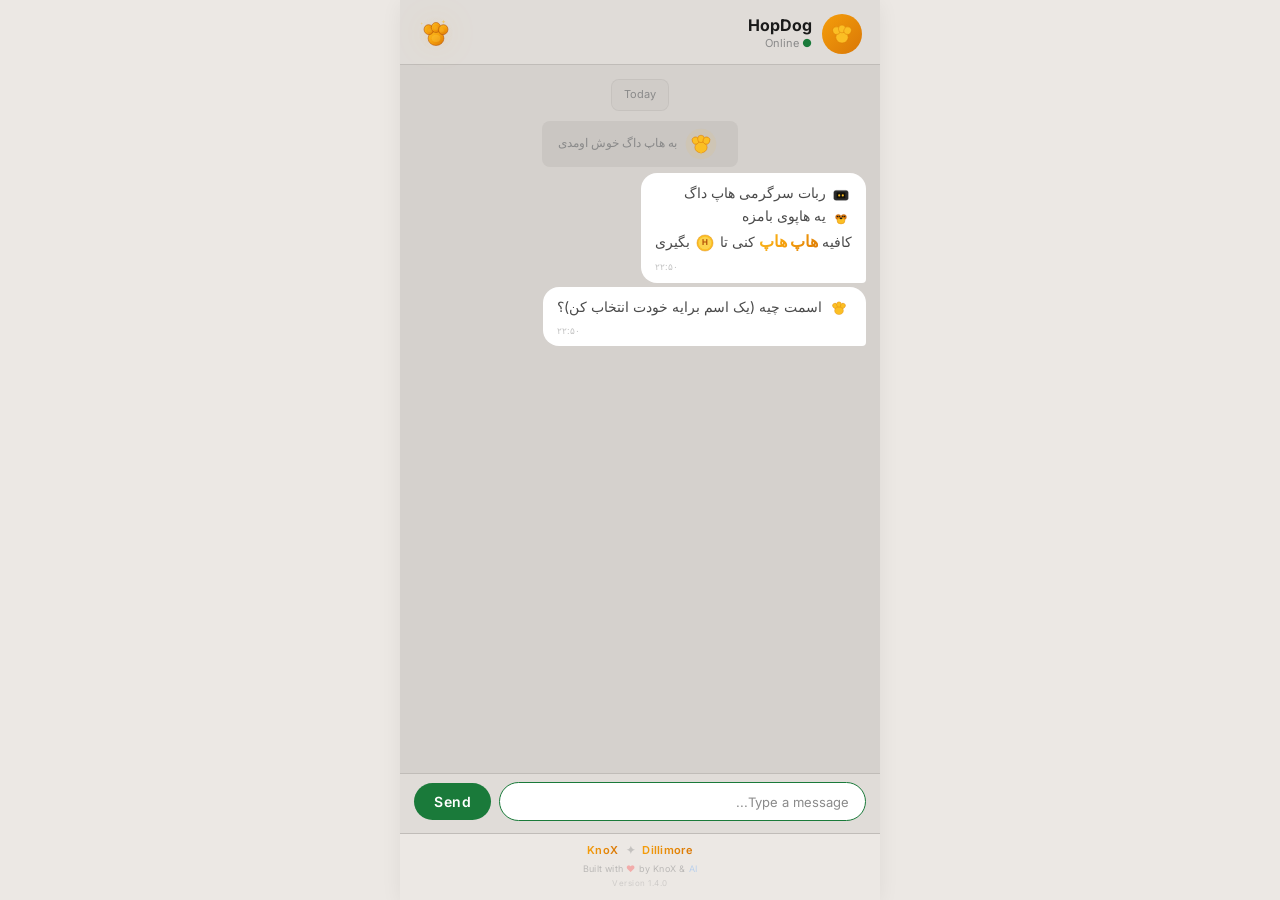
==== commit 0954ef51: "Update index.html" ====
--- a/index.html
+++ b/index.html
@@ -457,6 +457,16 @@
             display: inline-block;
             font-size: 20px;
             letter-spacing: 4px;
+        }
+
+        .hapo-btn {
+            background: rgba(251, 191, 36, 0.08) !important;
+            border-color: rgba(251, 191, 36, 0.2) !important;
+            color: #fbbf24 !important;
+        }
+        .hapo-btn:hover {
+            background: rgba(251, 191, 36, 0.15) !important;
+            border-color: rgba(251, 191, 36, 0.35) !important;
         }
 
         @media (max-width: 520px) {
@@ -550,14 +560,14 @@
         <div class="sub-line">
             Built with <span style="color:#f87171;">❤</span> by <span class="brand">KnoX</span> &amp; <span class="ai">AI</span>
         </div>
-        <div class="version">Version 1.3.0</div>
+        <div class="version">Version 1.4.0</div>
     </div>
 
 </div>
 
 <script>
 // ================================================================
-// HOPDOG — Version 1.3.0
+// HOPDOG — Version 1.4.0
 // ================================================================
 
 // ================================================================
@@ -589,6 +599,40 @@
 const MAX_LEVEL = 20;
 
 // ================================================================
+// HAPO SYSTEM (هاپو)
+// ================================================================
+const HAPO_NAMES = ['رکس', 'لوسی', 'بارنی', 'مکس', 'بلا', 'چارلی', 'راکی', 'مولی', 'تدی', 'لونا', 'سیمبا', 'نلا', 'بادی', 'مایلو', 'کوکو', 'روبی', 'اسکار', 'جک', 'دِیزی', 'تایسون'];
+
+const RANK_NAMES = ['تازه‌وارد', 'حرفه‌ای', 'استاد', 'افسانه', 'بی‌نهایت'];
+
+// ظرفیت بر اساس سطح
+const HAPO_CAPACITY = {
+    1: 500, 2: 5000, 3: 10000, 4: 15000, 5: 20000,
+    6: 25000, 7: 30000, 8: 35000, 9: 40000, 10: 50000,
+    11: 70000, 12: 90000, 13: 110000, 14: 130000, 15: 150000,
+    16: 170000, 17: 190000, 18: 200000, 19: 300000, 20: 400000,
+    21: 450000, 22: 500000, 23: 550000, 24: 600000, 25: 650000
+};
+
+// تولید در ثانیه بر اساس سطح
+const HAPO_PRODUCTION = {
+    1: 0.1, 2: 0.2, 3: 1.0, 4: 1.5, 5: 2.0,
+    6: 2.5, 7: 3.0, 8: 3.5, 9: 4.0, 10: 4.5,
+    11: 5.0, 12: 5.5, 13: 6.0, 14: 6.5, 15: 7.0,
+    16: 7.5, 17: 8.0, 18: 8.5, 19: 9.0, 20: 9.5,
+    21: 10.0, 22: 10.5, 23: 11.0, 24: 11.5, 25: 12.0
+};
+
+// قیمت ارتقا سطح
+const HAPO_LEVEL_PRICES = {
+    1: 250, 2: 500, 3: 5000, 4: 7500, 5: 15000,
+    6: 25000, 7: 50000, 8: 75000, 9: 150000, 10: 300000,
+    11: 500000, 12: 750000, 13: 1000000, 14: 1500000, 15: 2500000,
+    16: 5000000, 17: 7500000, 18: 10000000, 19: 15000000, 20: 20000000,
+    21: 25000000, 22: 30000000, 23: 35000000, 24: 40000000, 25: 50000000
+};
+
+// ================================================================
 // CLAW SYSTEM (پنجه)
 // ================================================================
 const CLAW_DATA = {
@@ -604,30 +648,30 @@
 const MAX_CLAW_LEVEL = 7;
 
 // ================================================================
-// HUNTING SYSTEM (با قیمت‌های بالای 40)
+// HUNTING SYSTEM
 // ================================================================
 const ANIMALS = {
     common: [
-        { name: 'خرگوش', emoji: '🐇', weightMin: 0.25, weightMax: 0.50, multiplier: 80, nutrition: 1 },
-        { name: 'سنجاب', emoji: '🐿️', weightMin: 0.50, weightMax: 0.99, multiplier: 60, nutrition: 1 },
-        { name: 'جوجه‌تیغی', emoji: '🦔', weightMin: 0.10, weightMax: 0.20, multiplier: 300, nutrition: 1 },
-        { name: 'اردک', emoji: '🦆', weightMin: 0.75, weightMax: 1.45, multiplier: 50, nutrition: 1 },
+        { name: 'خرگوش', emoji: '', weightMin: 0.25, weightMax: 0.50, multiplier: 80, nutrition: 1 },
+        { name: 'سنجاب', emoji: '', weightMin: 0.50, weightMax: 0.99, multiplier: 60, nutrition: 1 },
+        { name: 'جوجه‌تیغی', emoji: '', weightMin: 0.10, weightMax: 0.20, multiplier: 300, nutrition: 1 },
+        { name: 'اردک', emoji: '', weightMin: 0.75, weightMax: 1.45, multiplier: 50, nutrition: 1 },
     ],
     uncommon: [
-        { name: 'روباه', emoji: '🦊', weightMin: 1.00, weightMax: 1.99, multiplier: 50, nutrition: 2 },
-        { name: 'آهو', emoji: '🦌', weightMin: 1.50, weightMax: 2.50, multiplier: 40, nutrition: 2 },
-        { name: 'گراز', emoji: '🐗', weightMin: 2.00, weightMax: 2.99, multiplier: 35, nutrition: 2 },
+        { name: 'روباه', emoji: '', weightMin: 1.00, weightMax: 1.99, multiplier: 50, nutrition: 2 },
+        { name: 'آهو', emoji: '', weightMin: 1.50, weightMax: 2.50, multiplier: 40, nutrition: 2 },
+        { name: 'گراز', emoji: '', weightMin: 2.00, weightMax: 2.99, multiplier: 35, nutrition: 2 },
     ],
     epic: [
-        { name: 'گرگ', emoji: '🐺', weightMin: 3.00, weightMax: 4.99, multiplier: 30, nutrition: 3 },
-        { name: 'خرس', emoji: '🐻', weightMin: 5.00, weightMax: 7.99, multiplier: 20, nutrition: 3 },
-        { name: 'پلنگ', emoji: '🐆', weightMin: 8.00, weightMax: 11.99, multiplier: 20, nutrition: 3 },
+        { name: 'گرگ', emoji: '', weightMin: 3.00, weightMax: 4.99, multiplier: 30, nutrition: 3 },
+        { name: 'خرس', emoji: '', weightMin: 5.00, weightMax: 7.99, multiplier: 20, nutrition: 3 },
+        { name: 'پلنگ', emoji: '', weightMin: 8.00, weightMax: 11.99, multiplier: 20, nutrition: 3 },
     ],
     legendary: [
-        { name: 'اژدها', emoji: '🐉', weightMin: 12.00, weightMax: 17.99, multiplier: 15, nutrition: 5 },
-        { name: 'یونیکورن', emoji: '🦄', weightMin: 5.00, weightMax: 7.99, multiplier: 20, nutrition: 5 },
-        { name: 'فنیکس', emoji: '🔥', weightMin: 10.00, weightMax: 20.00, multiplier: 10, nutrition: 5 },
-        { name: 'نهنگ بزرگ', emoji: '🐋', weightMin: 15.00, weightMax: 25.00, multiplier: 10, nutrition: 5 },
+        { name: 'اژدها', emoji: '', weightMin: 12.00, weightMax: 17.99, multiplier: 15, nutrition: 5 },
+        { name: 'یونیکورن', emoji: '', weightMin: 5.00, weightMax: 7.99, multiplier: 20, nutrition: 5 },
+        { name: 'فنیکس', emoji: '', weightMin: 10.00, weightMax: 20.00, multiplier: 10, nutrition: 5 },
+        { name: 'نهنگ بزرگ', emoji: '', weightMin: 15.00, weightMax: 25.00, multiplier: 10, nutrition: 5 },
     ]
 };
 
@@ -698,6 +742,18 @@
 let huntActive = false;
 let huntTimerId = null;
 
+// Hapo variables
+let hapoOwned = false;
+let hapoName = '';
+let hapoRank = 0; // 0-4
+let hapoLevel = 1; // 1-5 per rank
+let hapoTotalLevel = 0; // 0-25
+let hapoFood = 0;
+let hapoMaxFood = 4;
+let hapoHarvest = 0;
+let hapoProduction = 0.1;
+let hapoLastUpdate = Date.now();
+
 const chat = document.getElementById('chat');
 const cmdInput = document.getElementById('cmdInput');
 
@@ -782,8 +838,281 @@
     </svg>`,
     claw: `<svg width="28" height="28" viewBox="0 0 100 100" style="display:inline-block;vertical-align:middle;margin:0 2px;">
         <text x="50" y="78" font-size="70" text-anchor="middle" fill="#fbbf24">🐾</text>
+    </svg>`,
+    hapo: `<svg width="28" height="28" viewBox="0 0 100 100" style="display:inline-block;vertical-align:middle;margin:0 2px;">
+        <text x="50" y="78" font-size="70" text-anchor="middle" fill="#fbbf24">🐕</text>
+    </svg>`,
+    food: `<svg width="22" height="22" viewBox="0 0 100 100" style="display:inline-block;vertical-align:middle;margin:0 2px;">
+        <rect x="15" y="30" width="70" height="50" rx="10" fill="#d97706" stroke="#b45309" stroke-width="2"/>
+        <rect x="25" y="35" width="50" height="15" rx="4" fill="#fcd34d" stroke="#d97706" stroke-width="1.5"/>
+        <rect x="30" y="55" width="40" height="15" rx="4" fill="#fcd34d" stroke="#d97706" stroke-width="1.5"/>
+    </svg>`,
+    harvest: `<svg width="22" height="22" viewBox="0 0 100 100" style="display:inline-block;vertical-align:middle;margin:0 2px;">
+        <circle cx="50" cy="50" r="45" fill="#22c55e" opacity="0.1"/>
+        <circle cx="50" cy="50" r="42" fill="none" stroke="#22c55e" stroke-width="4"/>
+        <polyline points="30,50 48,68 72,32" fill="none" stroke="#22c55e" stroke-width="6" stroke-linecap="round" stroke-linejoin="round"/>
+    </svg>`,
+    upgrade: `<svg width="22" height="22" viewBox="0 0 100 100" style="display:inline-block;vertical-align:middle;margin:0 2px;">
+        <circle cx="50" cy="50" r="45" fill="#fbbf24" opacity="0.1"/>
+        <circle cx="50" cy="50" r="42" fill="none" stroke="#fbbf24" stroke-width="4"/>
+        <polyline points="30,60 50,35 70,60" fill="none" stroke="#fbbf24" stroke-width="6" stroke-linecap="round" stroke-linejoin="round"/>
+        <line x1="50" y1="35" x2="50" y2="80" stroke="#fbbf24" stroke-width="4" stroke-linecap="round"/>
     </svg>`
 };
+
+// ================================================================
+// HAPO FUNCTIONS
+// ================================================================
+function getHapoTotalLevel() {
+    return hapoRank * 5 + hapoLevel;
+}
+
+function getHapoMaxFood() {
+    return (hapoRank + 1) * 4;
+}
+
+function getHapoCapacity() {
+    const total = getHapoTotalLevel();
+    return HAPO_CAPACITY[total] || 500;
+}
+
+function getHapoProduction() {
+    const total = getHapoTotalLevel();
+    return HAPO_PRODUCTION[total] || 0.1;
+}
+
+function getHapoUpgradePrice() {
+    const total = getHapoTotalLevel();
+    if (total >= 25) return Infinity;
+    return HAPO_LEVEL_PRICES[total + 1] || 10000000;
+}
+
+function getHapoFoodStatus() {
+    const max = getHapoMaxFood();
+    const ratio = hapoFood / max;
+    if (hapoFood === 0) return { text: 'دیگه کار نمیکنم', speed: 0 };
+    if (ratio < 0.25) return { text: 'من گشنمه', speed: 0.5 };
+    if (ratio < 0.75) return { text: 'شکمم پره', speed: 1.0 };
+    return { text: 'عاشقتم', speed: 1.5 };
+}
+
+function updateHapoProduction() {
+    const now = Date.now();
+    const elapsed = (now - hapoLastUpdate) / 1000;
+    const capacity = getHapoCapacity();
+    const status = getHapoFoodStatus();
+    
+    if (hapoFood > 0 && hapoHarvest < capacity) {
+        const production = getHapoProduction() * status.speed;
+        const gained = production * elapsed;
+        hapoHarvest = Math.min(capacity, hapoHarvest + gained);
+    }
+    
+    // کاهش غذا هر 12 ساعت = 6 واحد (دونه‌دونه و بدون اعشار)
+    if (hapoFood > 0) {
+        const foodDecay = (elapsed / (12 * 3600)) * 6;
+        if (foodDecay > 1) {
+            const decayAmount = Math.floor(foodDecay);
+            hapoFood = Math.max(0, Math.floor(hapoFood - decayAmount));
+        }
+    }
+    
+    hapoLastUpdate = now;
+}
+
+function showHapoMenu() {
+    if (!hapoOwned) {
+        if (Level < 3) {
+            addBot(S.hapo + ' <span class="gold">هاپو از سطح 3 باز میشود</span>');
+            return;
+        }
+        const cost = 300;
+        if (HopPoint < cost) {
+            addBot(S.hapo + ' <span class="gold">برای خرید هاپو به 300 ' + S.hopoCoin + ' نیاز داری</span>');
+            return;
+        }
+        addBotWithGlassButtons(
+            S.hapo + ' <span class="gold">خرید هاپو</span><br/>' +
+            '💰 هزینه : <span class="gold">' + cost + '</span> ' + S.hopoCoin + '<br/>' +
+            'آیا میخوای هاپو بخری؟',
+            function() {
+                if (HopPoint < 300) {
+                    addBot(S.error + ' ' + S.hopoCoin + ' کافی نیست');
+                    return;
+                }
+                HopPoint -= 300;
+                hapoOwned = true;
+                hapoName = HAPO_NAMES[Math.floor(Math.random() * HAPO_NAMES.length)];
+                hapoRank = 0;
+                hapoLevel = 1;
+                hapoFood = getHapoMaxFood();
+                hapoHarvest = 0;
+                hapoLastUpdate = Date.now();
+                saveGame();
+                addBot(S.hapo + ' ✅ <span class="gold">هاپو خریداری شد</span><br/>' +
+                       'اسم هاپو : <span class="gold">' + hapoName + '</span>');
+                showHapoMenu();
+            },
+            function() {
+                addBot('❌ خرید هاپو لغو شد');
+            }
+        );
+        return;
+    }
+    
+    updateHapoProduction();
+    const total = getHapoTotalLevel();
+    const maxFood = getHapoMaxFood();
+    const capacity = getHapoCapacity();
+    const status = getHapoFoodStatus();
+    const prod = getHapoProduction();
+    const price = getHapoUpgradePrice();
+    const isMaxLevel = total >= 25;
+    
+    let msg = '';
+    msg += S.hapo + ' <span class="gold">' + hapoName + '</span><br/>';
+    msg += '💕 نام : ' + hapoName + '<br/>';
+    msg += S.food + ' شکم : ' + status.text + ' (' + Math.floor(hapoFood) + '/' + maxFood + ')<br/>';
+    msg += '🌟 مقام : ' + RANK_NAMES[hapoRank] + ' (' + hapoRank + ')<br/>';
+    msg += '⭐️ سطح : ' + hapoLevel + '/5<br/>';
+    msg += S.hopoCoin + ' هاپو پوینت های تولید شده : ' + Math.floor(hapoHarvest) + '<br/>';
+    msg += '💫 تولید در ثانیه : ' + prod.toFixed(2) + '<br/>';
+    msg += '📦 ظرفیت : ' + capacity.toLocaleString() + '<br/>';
+    if (!isMaxLevel) {
+        msg += '💰 هزینه ارتقا : ' + price.toLocaleString();
+    } else {
+        msg += '🏆 مقام نهایی';
+    }
+    
+    // Buttons
+    const btnContainer = document.createElement('div');
+    btnContainer.className = 'glass-buttons';
+    
+    const harvestBtn = document.createElement('button');
+    harvestBtn.className = 'glass-btn hapo-btn';
+    harvestBtn.innerHTML = S.harvest + ' برداشت';
+    harvestBtn.onclick = function(e) {
+        e.stopPropagation();
+        const amount = Math.floor(hapoHarvest);
+        if (amount > 0) {
+            HopPoint += amount;
+            hapoHarvest = 0;
+            saveGame();
+            addBot(S.hopoCoin + ' ✅ <span class="gold">' + amount.toLocaleString() + '</span> هاپو پوینت برداشت شد');
+        } else {
+            addBot('❌ هیچ هاپو پوینتی برای برداشت نیست');
+        }
+    };
+    
+    const upgradeBtn = document.createElement('button');
+    upgradeBtn.className = 'glass-btn hapo-btn';
+    if (isMaxLevel) {
+        upgradeBtn.innerHTML = '🏆 نهایی';
+        upgradeBtn.style.opacity = '0.5';
+        upgradeBtn.onclick = function() {
+            addBot('🏆 هاپو در بالاترین سطح است');
+        };
+    } else if (hapoLevel >= 5 && hapoRank < 4) {
+        upgradeBtn.innerHTML = S.upgrade + ' ارتقا مقام';
+        upgradeBtn.onclick = function(e) {
+            e.stopPropagation();
+            if (HopPoint < price) {
+                addBot(S.error + ' ' + S.hopoCoin + ' کافی نیست (نیاز به ' + price.toLocaleString() + ' ' + S.hopoCoin + ')');
+                return;
+            }
+            addBotWithGlassButtons(
+                '⚠️ <span class="gold">هشدار ارتقا مقام</span><br/>' +
+                '⭐ مقام فعلی : ' + RANK_NAMES[hapoRank] + ' (' + hapoRank + ')<br/>' +
+                '⭐ مقام بعدی : ' + RANK_NAMES[hapoRank + 1] + ' (' + (hapoRank + 1) + ')<br/>' +
+                '📌 سطح فعلی : ' + hapoLevel + '/5<br/>' +
+                '📌 بعد از ارتقا سطح به 1 برمیگردد و همه چیز ریست میشود<br/>' +
+                '💰 هزینه : ' + price.toLocaleString() + ' ' + S.hopoCoin + '<br/>' +
+                'آیا مطمئنی میخوای مقام هاپو رو ارتقا بدی؟',
+                function() {
+                    if (HopPoint < price) {
+                        addBot(S.error + ' ' + S.hopoCoin + ' کافی نیست');
+                        return;
+                    }
+                    HopPoint -= price;
+                    hapoRank++;
+                    hapoLevel = 1;
+                    hapoFood = getHapoMaxFood();
+                    hapoHarvest = 0;
+                    saveGame();
+                    addBot(S.sparkle + ' ✅ <span class="gold">مقام هاپو به ' + RANK_NAMES[hapoRank] + ' ارتقا یافت</span>');
+                    showHapoMenu();
+                },
+                function() {
+                    addBot('❌ ارتقا مقام لغو شد');
+                }
+            );
+        };
+    } else {
+        upgradeBtn.innerHTML = S.upgrade + ' ارتقا سطح';
+        upgradeBtn.onclick = function(e) {
+            e.stopPropagation();
+            if (HopPoint < price) {
+                addBot(S.error + ' ' + S.hopoCoin + ' کافی نیست (نیاز به ' + price.toLocaleString() + ' ' + S.hopoCoin + ')');
+                return;
+            }
+            addBotWithGlassButtons(
+                S.upgrade + ' آیا مطمئنی میخوای سطح هاپو رو ارتقا بدی؟<br/>' +
+                '💰 هزینه : ' + price.toLocaleString() + ' ' + S.hopoCoin,
+                function() {
+                    if (HopPoint < price) {
+                        addBot(S.error + ' ' + S.hopoCoin + ' کافی نیست');
+                        return;
+                    }
+                    HopPoint -= price;
+                    hapoLevel++;
+                    hapoFood = Math.min(getHapoMaxFood(), Math.floor(hapoFood + 2));
+                    saveGame();
+                    addBot(S.sparkle + ' ✅ <span class="gold">سطح هاپو به ' + hapoLevel + ' ارتقا یافت</span>');
+                    showHapoMenu();
+                },
+                function() {
+                    addBot('❌ ارتقا سطح لغو شد');
+                }
+            );
+        };
+    }
+    
+    const nameBtn = document.createElement('button');
+    nameBtn.className = 'glass-btn hapo-btn';
+    nameBtn.innerHTML = S.namechange + ' تغییر اسم';
+    nameBtn.onclick = function(e) {
+        e.stopPropagation();
+        if (HopPoint < 750) {
+            addBot(S.error + ' ' + S.hopoCoin + ' کافی نیست (نیاز به 750 ' + S.hopoCoin + ')');
+            return;
+        }
+        addBotWithGlassButtons(
+            S.namechange + ' آیا مطمئنی میخوای اسم هاپو رو عوض کنی؟<br/>' +
+            '💰 هزینه : 750 ' + S.hopoCoin,
+            function() {
+                if (HopPoint < 750) {
+                    addBot(S.error + ' ' + S.hopoCoin + ' کافی نیست');
+                    return;
+                }
+                HopPoint -= 750;
+                addBot('✏️ اسم جدید هاپو را وارد کن');
+                waitingForHapoName = true;
+            },
+            function() {
+                addBot('❌ تغییر اسم لغو شد');
+            }
+        );
+    };
+    
+    btnContainer.appendChild(harvestBtn);
+    btnContainer.appendChild(upgradeBtn);
+    btnContainer.appendChild(nameBtn);
+    
+    const div = addBotAndReturn(msg);
+    div.appendChild(btnContainer);
+}
+
+let waitingForHapoName = false;
 
 // ================================================================
 // CHAT FUNCTIONS
@@ -886,7 +1215,14 @@
             hasVisited: true,
             isAdmin: isAdmin,
             clawLevel: clawLevel,
-            lastHuntTime: lastHuntTime
+            lastHuntTime: lastHuntTime,
+            hapoOwned: hapoOwned,
+            hapoName: hapoName,
+            hapoRank: hapoRank,
+            hapoLevel: hapoLevel,
+            hapoFood: hapoFood,
+            hapoHarvest: hapoHarvest,
+            hapoLastUpdate: hapoLastUpdate
         };
         localStorage.setItem(SAVE_KEY, JSON.stringify(data));
     } catch(e) {}
@@ -905,6 +1241,13 @@
             isAdmin = data.isAdmin || false;
             clawLevel = data.clawLevel || 0;
             lastHuntTime = data.lastHuntTime || 0;
+            hapoOwned = data.hapoOwned || false;
+            hapoName = data.hapoName || '';
+            hapoRank = data.hapoRank || 0;
+            hapoLevel = data.hapoLevel || 1;
+            hapoFood = data.hapoFood || getHapoMaxFood();
+            hapoHarvest = data.hapoHarvest || 0;
+            hapoLastUpdate = data.hapoLastUpdate || Date.now();
             return true;
         }
     } catch(e) {}
@@ -978,7 +1321,7 @@
             S.claw + ' <span class="gold">شما پنجه ندارید</span><br/>' +
             'برای شروع شکار باید پنجه بخرید<br/>' +
             '💰 هزینه خرید سطح 1 : <span class="gold">' + cost + '</span> ' + S.hopoCoin + '<br/>' +
-            '⏳ زمان استراحت : 60:00<br/>' +
+            S.clock + ' زمان استراحت : 60:00<br/>' +
             '🍀 شانس شکار :<br/>' +
             '  ' + getRarityIcon('common') + ' معمولی : 95%<br/>' +
             '  ' + getRarityIcon('uncommon') + ' کمیاب : 5%';
@@ -1002,7 +1345,7 @@
     let msg = '';
     msg += S.claw + ' <span class="gold">پنجه شما</span><br/>';
     msg += '⭐ سطح : <span class="gold">' + clawLevel + '</span><br/>';
-    msg += '⏳ زمان استراحت : ' + String(data.cooldown).padStart(2, '0') + ':00<br/>';
+    msg += S.clock + ' زمان استراحت : ' + String(data.cooldown).padStart(2, '0') + ':00<br/>';
     msg += '🍀 شانس شکار :<br/>';
     msg += '  ' + getRarityIcon('common') + ' معمولی : ' + data.common + '%<br/>';
     msg += '  ' + getRarityIcon('uncommon') + ' کمیاب : ' + data.uncommon + '%<br/>';
@@ -1011,7 +1354,7 @@
     
     if (nextData) {
         msg += '〰️〰️〰️〰️〰️〰️〰️<br/>';
-        msg += '⬆️ ارتقا به سطح ' + nextLevel + '<br/>';
+        msg += S.upgrade + ' ارتقا به سطح ' + nextLevel + '<br/>';
         msg += '💰 هزینه : <span class="gold">' + nextData.cost + '</span> ' + S.hopoCoin;
         
         addBotWithGlassButtons(
@@ -1033,30 +1376,30 @@
 function buyClawAction() {
     const cost = getClawCost(1);
     if (HopPoint < cost) {
-        addBot(S.error + ' هاپو پوینت کافی نیست (نیاز به ' + cost + ' ' + S.hopoCoin + ')');
+        addBot(S.error + ' ' + S.hopoCoin + ' کافی نیست (نیاز به ' + cost + ' ' + S.hopoCoin + ')');
         return;
     }
     HopPoint -= cost;
     clawLevel = 1;
     saveGame();
-    addBot('✅ <span class="gold">پنجه خریداری شد</span> ' + S.claw + '<br/>' +
+    addBot(S.claw + ' ✅ <span class="gold">پنجه خریداری شد</span><br/>' +
            'اکنون میتونی با زدن <span class="gold">شکار</span> به شکار بری<br/>' +
            'برای ارتقا پنجه، دوباره <span class="gold">پنجه</span> بزن');
 }
 
 function upgradeClawAction(nextLevel, cost) {
     if (HopPoint < cost) {
-        addBot(S.error + ' هاپو پوینت کافی نیست (نیاز به ' + cost + ' ' + S.hopoCoin + ')');
+        addBot(S.error + ' ' + S.hopoCoin + ' کافی نیست (نیاز به ' + cost + ' ' + S.hopoCoin + ')');
         return;
     }
     HopPoint -= cost;
     clawLevel = nextLevel;
     saveGame();
-    addBot('✅ <span class="gold">پنجه به سطح ' + clawLevel + ' ارتقا یافت</span> ' + S.sparkle);
-}
-
-// ================================================================
-// HUNTING (با قیمت‌های بالای 40)
+    addBot(S.upgrade + ' ✅ <span class="gold">پنجه به سطح ' + clawLevel + ' ارتقا یافت</span> ' + S.sparkle);
+}
+
+// ================================================================
+// HUNTING
 // ================================================================
 function getRandomAnimal() {
     if (clawLevel === 0) {
@@ -1104,7 +1447,7 @@
     }
     
     if (huntActive) {
-        addBot('⏳ در حال شکار هستی صبر کن');
+        addBot(S.clock + ' در حال شکار هستی صبر کن');
         return;
     }
     
@@ -1116,7 +1459,7 @@
         const minutes = Math.floor(remaining / 60000);
         const seconds = Math.floor((remaining % 60000) / 1000);
         const timeStr = String(minutes).padStart(2, '0') + ':' + String(seconds).padStart(2, '0');
-        addBot('🕐 تا شکار بعدی ' + timeStr + ' مونده');
+        addBot(S.clock + ' تا شکار بعدی ' + timeStr + ' مونده');
         return;
     }
     
@@ -1136,16 +1479,15 @@
         }
         
         const rarityColor = RARITY_COLORS[animal.rarity] || 'gold';
-        const animalEmoji = animal.emoji || '🐾';
         
         const resultHtml = 
             S.hunt + ' <span class="gold">شما موفق به شکار شدید</span><br/>' +
-            animalEmoji + ' <span class="gold">' + animal.name + '</span><br/>' +
+            S.dog + ' <span class="gold">' + animal.name + '</span><br/>' +
             '⭐ سطح : <span class="' + rarityColor + '">' + animal.rarityName + ' ' + animal.rarityIcon + '</span><br/>' +
             '⚖️ وزن : <span class="gold">' + animal.weight + '</span> کیلو<br/>' +
-            '💰 ارزش : <span class="gold">' + animal.value + '</span> ' + S.hopoCoin + '<br/>' +
-            '🥩 ارزش غذایی : <span class="gold">' + animal.nutrition + '</span> کالری<br/>' +
-            '🕐 60 ثانیه فرصت انتخاب دارید';
+            S.hopoCoin + ' ارزش : <span class="gold">' + animal.value + '</span> ' + S.hopoCoin + '<br/>' +
+            S.food + ' ارزش غذایی : <span class="gold">' + animal.nutrition + '</span> کالری<br/>' +
+            S.clock + ' 60 ثانیه فرصت انتخاب دارید';
         
         editMessage(animMsg, resultHtml);
         
@@ -1154,7 +1496,7 @@
         
         const sellBtn = document.createElement('button');
         sellBtn.className = 'glass-btn sell';
-        sellBtn.innerHTML = '💰 فروش';
+        sellBtn.innerHTML = S.hopoCoin + ' فروش';
         sellBtn.onclick = function(e) {
             e.stopPropagation();
             if (huntTimerId) {
@@ -1163,7 +1505,7 @@
             }
             
             const confirmDiv = addBotAndReturn(
-                '💰 آیا مطمئنی میخوای <span class="gold">' + animal.name + '</span> رو به قیمت <span class="gold">' + animal.value + '</span> ' + S.hopoCoin + ' بفروشی؟'
+                S.hopoCoin + ' آیا مطمئنی میخوای <span class="gold">' + animal.name + '</span> رو به قیمت <span class="gold">' + animal.value + '</span> ' + S.hopoCoin + ' بفروشی؟'
             );
             
             const confirmContainer = document.createElement('div');
@@ -1178,8 +1520,8 @@
                 const soldName = animal.name;
                 const soldValue = animal.value;
                 saveGame();
-                editMessage(confirmDiv, '✅ <span class="gold">' + soldName + '</span> فروخته شد 💰 <span class="gold">' + soldValue + '</span> ' + S.hopoCoin);
-                addBot('💰 هاپو پوینت هات : <span class="gold">' + Math.round(HopPoint) + '</span> ' + S.hopoCoin);
+                editMessage(confirmDiv, S.hopoCoin + ' ✅ <span class="gold">' + soldName + '</span> فروخته شد 💰 <span class="gold">' + soldValue + '</span> ' + S.hopoCoin);
+                addBot(S.hopoCoin + ' هاپو پوینت هات : <span class="gold">' + Math.round(HopPoint) + '</span> ' + S.hopoCoin);
                 btnContainer.remove();
                 huntActive = false;
             };
@@ -1200,12 +1542,37 @@
             btnContainer.remove();
         };
         
+        const feedBtn = document.createElement('button');
+        feedBtn.className = 'glass-btn hapo-btn';
+        feedBtn.innerHTML = S.food + ' بده به هاپو';
+        feedBtn.onclick = function(e) {
+            e.stopPropagation();
+            if (!hapoOwned) {
+                addBot(S.error + ' شما هاپو ندارید');
+                return;
+            }
+            const maxFood = getHapoMaxFood();
+            if (hapoFood >= maxFood) {
+                addBot(S.food + ' هاپو سیر است');
+                return;
+            }
+            const feedAmount = animal.nutrition;
+            const newFood = Math.min(maxFood, Math.floor(hapoFood + feedAmount));
+            const actual = newFood - Math.floor(hapoFood);
+            hapoFood = newFood;
+            saveGame();
+            addBot(S.food + ' ✅ <span class="gold">' + actual + '</span> غذا به هاپو داده شد');
+            btnContainer.remove();
+            huntActive = false;
+        };
+        
         btnContainer.appendChild(sellBtn);
+        btnContainer.appendChild(feedBtn);
         animMsg.appendChild(btnContainer);
         
         huntTimerId = setTimeout(() => {
             if (huntActive) {
-                editMessage(animMsg, '🐾 <span class="red">حیوان فرار کرد</span>');
+                editMessage(animMsg, S.error + ' <span class="red">حیوان فرار کرد</span>');
                 const btns = animMsg.querySelector('.glass-buttons');
                 if (btns) btns.remove();
                 huntActive = false;
@@ -1219,7 +1586,7 @@
 }
 
 // ================================================================
-// HOPUI (با استیکرهای جدید)
+// HOPUI (بدون پنجه و هاپو)
 // ================================================================
 function showHopUI() {
     const required = getRequiredForLevel(Level);
@@ -1237,19 +1604,13 @@
         msg += '🐾 هاپ شمار : <span class="gold">' + HopCount + '</span> (سطح نهایی) 🏆<br/>';
     }
     
-    msg += S.hopoCoin + ' هاپو پوینت هات : <span class="gold">' + Math.round(HopPoint) + '</span><br/>';
-    
-    if (clawLevel > 0) {
-        msg += S.claw + ' پنجه : سطح <span class="gold">' + clawLevel + '</span>';
-    } else {
-        msg += S.claw + ' پنجه : <span class="red">ندارید</span>';
-    }
+    msg += S.hopoCoin + ' هاپو پوینت هات : <span class="gold">' + Math.round(HopPoint) + '</span>';
     
     addBot(msg);
 }
 
 // ================================================================
-// HOP (با ساعت جدید)
+// HOP
 // ================================================================
 function doHop() {
     const now = Date.now();
@@ -1289,7 +1650,7 @@
     addBot(
         S.paw + ' <span class="' + c1 + '">' + earned + '</span> هاپو پوینت گرفتی' + ' ' + S.sparkle + '<br/>' +
         S.hopoCoin + ' هاپو پوینت هات : ' + '<span class="' + c1 + '">' + Math.round(HopPoint) + '</span>' + '<br/>' +
-        'بعد از ' + Math.floor(cooldown/60) + ':00 میتونی دوباره <span class="hop-text">هاپ هاپ</span> کنی'
+        S.clock + ' بعد از ' + Math.floor(cooldown/60) + ':00 میتونی دوباره <span class="hop-text">هاپ هاپ</span> کنی'
     );
 
     const required = getRequiredForLevel(Level);
@@ -1314,8 +1675,10 @@
     msg += '〰️〰️〰️〰️〰️〰️〰️<br/>';
     msg += '🔓 قابلیت های باز شده ⬇️<br/>';
     if (Level === 2) {
-        msg += '🏹 شکار (نیاز به خرید پنجه)<br/>';
-        msg += '🐾 پنجه (برای خرید و ارتقا)';
+        msg += S.claw + ' پنجه (برای خرید و ارتقا)<br/>';
+    }
+    if (Level === 3) {
+        msg += S.hapo + ' هاپو (قابل خرید با 300 ' + S.hopoCoin + ')<br/>';
     }
     msg += '〰️〰️〰️〰️〰️〰️〰️<br/>';
     msg += S.hopoCoin + ' جایزه ارتقا سطح : <span class="gold">' + reward + '</span> ' + S.hopoCoin + '<br/>';
@@ -1343,7 +1706,7 @@
         addBot(S.error + ' شما ادمین نیستید');
         return;
     }
-    addBot('هاپو پوینت جدید را وارد کن:');
+    addBot(S.hopoCoin + ' جدید را وارد کن:');
     waitingForAdminCommand = true;
     adminCommandType = 'setpoint';
 }
@@ -1359,7 +1722,7 @@
     addBot(
         S.game + ' ربات سرگرمی هاپ داگ' + '<br/>' +
         S.dog + ' یه هاپوی بامزه' + '<br/>' +
-        'کافیه <span class="hop-text">هاپ هاپ</span> کنی تا هاپو پوینت بگیری'
+        'کافیه <span class="hop-text">هاپ هاپ</span> کنی تا ' + S.hopoCoin + ' بگیری'
     );
     
     addBot(S.paw + ' اسمت چیه (یک اسم برایه خودت انتخاب کن)؟');
@@ -1367,22 +1730,22 @@
 }
 
 // ================================================================
-// CHANGE NAME
+// CHANGE NAME (User)
 // ================================================================
 function startChangeName() {
     if (HopPoint < 750) {
-        addBot(S.error + ' هاپو پوینت کافی نیست برای تغییر اسم (نیاز به 750 ' + S.hopoCoin + ')');
+        addBot(S.error + ' ' + S.hopoCoin + ' کافی نیست برای تغییر اسم (نیاز به 750 ' + S.hopoCoin + ')');
         return;
     }
     
     changeNamePending = true;
     addBotWithGlassButtons(
         S.namechange + ' <span class="gold">تغییر اسم</span><br/>' +
-        'هزینه : <span class="gold">750</span> ' + S.hopoCoin + '<br/>' +
+        '💰 هزینه : <span class="gold">750</span> ' + S.hopoCoin + '<br/>' +
         'آیا مطمئنی میخوای اسمت رو عوض کنی؟',
         function() {
             if (HopPoint < 750) {
-                addBot(S.error + ' هاپو پوینت کافی نیست (نیاز به 750 ' + S.hopoCoin + ')');
+                addBot(S.error + ' ' + S.hopoCoin + ' کافی نیست (نیاز به 750 ' + S.hopoCoin + ')');
                 changeNamePending = false;
                 return;
             }
@@ -1414,6 +1777,7 @@
     addUser(cmd);
     const t = cmd.trim();
     
+    // Waiting for name (first time)
     if (waitingForName) {
         PlayerName = t;
         waitingForName = false;
@@ -1422,6 +1786,7 @@
         return;
     }
     
+    // Waiting for new name (change user name)
     if (waitingForNewName) {
         if (t.length > 0) {
             const oldName = PlayerName;
@@ -1435,6 +1800,21 @@
         return;
     }
     
+    // Waiting for hapo name change
+    if (waitingForHapoName) {
+        if (t.length > 0) {
+            hapoName = t;
+            waitingForHapoName = false;
+            saveGame();
+            addBot('✅ اسم هاپو به <span class="gold">' + hapoName + '</span> تغییر یافت ' + S.hapo);
+            showHapoMenu();
+        } else {
+            addBot('❌ اسم نمی‌تواند خالی باشد');
+        }
+        return;
+    }
+    
+    // Waiting for admin password
     if (waitingForAdminPassword) {
         if (t === '9061') {
             isAdmin = true;
@@ -1447,6 +1827,7 @@
         return;
     }
     
+    // Waiting for admin command
     if (waitingForAdminCommand) {
         const val = parseInt(t);
         if (isNaN(val) || val < 0) {
@@ -1467,7 +1848,7 @@
         } else if (adminCommandType === 'setpoint') {
             HopPoint = val;
             saveGame();
-            addBot('✅ هاپو پوینت شما به <span class="gold">' + HopPoint + '</span> تغییر یافت');
+            addBot('✅ ' + S.hopoCoin + ' شما به <span class="gold">' + HopPoint + '</span> تغییر یافت');
         }
         
         waitingForAdminCommand = false;
@@ -1477,19 +1858,25 @@
     
     const lower = t.toLowerCase();
     
-    // CLAW COMMAND
+    // ============ HAPO COMMAND ============
+    if (lower === 'هاپو' || lower === 'hapo' || (hapoOwned && lower === hapoName.toLowerCase())) {
+        showHapoMenu();
+        return;
+    }
+    
+    // ============ CLAW COMMAND ============
     if (lower === 'پنجه' || lower === 'claw') {
         showClawMenu();
         return;
     }
     
-    // HUNTING
+    // ============ HUNTING ============
     if (lower === 'شکار' || lower === 'hunt') {
         doHunt();
         return;
     }
     
-    // ADMIN
+    // ============ ADMIN ============
     if (lower === 'setlevel' || lower === 'تعیین سطح') {
         adminSetLevel();
         return;
@@ -1505,20 +1892,20 @@
         return;
     }
     
-    // HOPUI
-    if (lower === 'هاپویی' || lower === 'hapui' || lower === 'وضعیت' || lower === 'status' || lower === 'stats') {
+    // ============ HOPUI ============
+    if (lower === 'هاپویی' || lower === 'hapui' || lower === 'stats') {
         showHopUI();
         return;
     }
     
-    // CHANGE NAME
+    // ============ CHANGE NAME (User) ============
     if (lower === 'اسم هاپویی' || lower === 'change name' || lower === 'changename') {
         startChangeName();
         return;
     }
     
-    // HOP
-    const hopCommands = ['هاپ', 'هاپ هاپ', 'هاپ هوپ', 'هوپ', 'hop', 'hop hop', 'hap'];
+    // ============ HOP ============
+    const hopCommands = ['هاپ', 'هاپ هاپ', 'هاپ هوپ', 'هوپ', 'hop', 'hop hop', 'hap', 'واق', 'واق واق'];
     if (hopCommands.includes(lower)) {
         doHop();
         return;
@@ -1551,6 +1938,14 @@
 
 setInterval(saveGame, 3000);
 window.addEventListener('beforeunload', saveGame);
+
+// Auto-update hapo production every 10 seconds
+setInterval(function() {
+    if (hapoOwned) {
+        updateHapoProduction();
+        saveGame();
+    }
+}, 10000);
 </script>
 </body>
 </html>
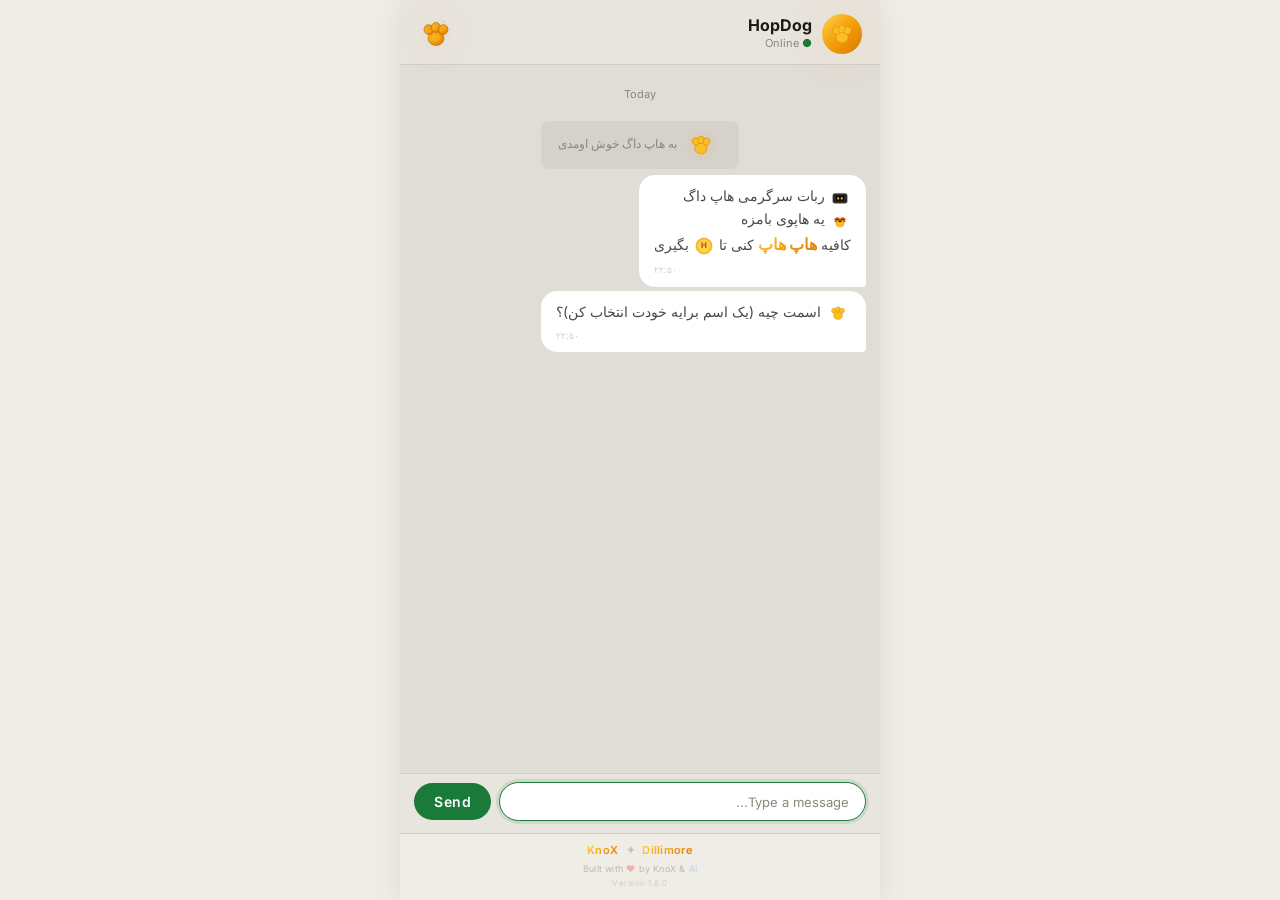
==== commit 7a14df46: "Update index.html" ====
--- a/index.html
+++ b/index.html
@@ -11,40 +11,42 @@
 
     <style>
         :root {
-            --tg-bg: #0f0f0f;
-            --tg-header: #1a1a1a;
-            --tg-chat-bg: #0a0a0a;
+            --tg-bg: #0a0a0f;
+            --tg-header: #12121a;
+            --tg-chat-bg: #0d0d14;
             --tg-bubble-user: #1a7a3a;
-            --tg-bubble-bot: #1c1c1c;
-            --tg-bubble-system: #121212;
-            --tg-text-primary: #e8e8e8;
-            --tg-text-secondary: #a8a8a8;
-            --tg-text-muted: #6a6a6a;
+            --tg-bubble-bot: #1a1a24;
+            --tg-bubble-system: #14141e;
+            --tg-text-primary: #f0eede;
+            --tg-text-secondary: #b8b5a8;
+            --tg-text-muted: #6a6858;
             --tg-accent: #1a7a3a;
             --tg-accent-hover: #228a44;
-            --tg-border: #2a2a2a;
-            --tg-input-bg: #1a1a1a;
-            --tg-shadow: 0 4px 20px rgba(0, 0, 0, 0.6);
+            --tg-border: #2a2838;
+            --tg-input-bg: #12121a;
+            --tg-shadow: 0 4px 30px rgba(0, 0, 0, 0.8);
             --tg-radius: 12px;
             --tg-radius-bubble: 16px;
-            --tg-transition: 0.2s ease;
+            --tg-transition: 0.3s cubic-bezier(0.4, 0, 0.2, 1);
             --tg-font: 'Inter', -apple-system, BlinkMacSystemFont, sans-serif;
+            --gold-grad: linear-gradient(135deg, #fcd34d, #f59e0b, #d97706);
+            --gold-glow: 0 0 40px rgba(251, 191, 36, 0.15);
         }
 
         @media (prefers-color-scheme: light) {
             :root {
-                --tg-bg: #ece8e4;
-                --tg-header: #e0dcd8;
-                --tg-chat-bg: #d5d1cd;
+                --tg-bg: #f0ece6;
+                --tg-header: #e8e4de;
+                --tg-chat-bg: #e0dcd6;
                 --tg-bubble-user: #1a7a3a;
                 --tg-bubble-bot: #ffffff;
-                --tg-bubble-system: #cac6c2;
-                --tg-text-primary: #1a1a1a;
-                --tg-text-secondary: #4a4a4a;
-                --tg-text-muted: #8a8a8a;
-                --tg-border: #c0bcb8;
+                --tg-bubble-system: #d5d1cb;
+                --tg-text-primary: #1a1a16;
+                --tg-text-secondary: #4a4842;
+                --tg-text-muted: #8a887a;
+                --tg-border: #d0ccc6;
                 --tg-input-bg: #ffffff;
-                --tg-shadow: 0 4px 20px rgba(0, 0, 0, 0.06);
+                --tg-shadow: 0 4px 30px rgba(0, 0, 0, 0.08);
             }
         }
 
@@ -61,6 +63,7 @@
             color: var(--tg-text-secondary);
             line-height: 1.6;
             transition: background var(--tg-transition), color var(--tg-transition);
+            overflow: hidden;
         }
 
         .container {
@@ -101,22 +104,21 @@
             width: 40px;
             height: 40px;
             border-radius: 50%;
-            background: linear-gradient(135deg, #f59e0b, #d97706);
+            background: var(--gold-grad);
             display: flex;
             align-items: center;
             justify-content: center;
             flex-shrink: 0;
-        }
-
-        .header-avatar svg {
-            width: 28px;
-            height: 28px;
-        }
-
-        .header-info {
-            display: flex;
-            flex-direction: column;
-        }
+            animation: avatarPulse 4s ease-in-out infinite;
+            box-shadow: var(--gold-glow);
+        }
+
+        @keyframes avatarPulse {
+            0%, 100% { box-shadow: 0 0 20px rgba(251, 191, 36, 0.1); }
+            50% { box-shadow: 0 0 50px rgba(251, 191, 36, 0.25); }
+        }
+
+        .header-avatar svg { width: 28px; height: 28px; }
 
         .header-info .name {
             color: var(--tg-text-primary);
@@ -132,9 +134,7 @@
             font-weight: 400;
         }
 
-        .header-info .status .online {
-            color: var(--tg-accent);
-        }
+        .header-info .status .online { color: var(--tg-accent); }
 
         .paw-header-svg {
             width: 36px;
@@ -146,8 +146,8 @@
         }
 
         @keyframes pawFloat {
-            0%, 100% { transform: translateY(0px); }
-            50% { transform: translateY(-4px); }
+            0%, 100% { transform: translateY(0px) rotate(0deg); }
+            50% { transform: translateY(-5px) rotate(-3deg); }
         }
 
         .chat {
@@ -159,18 +159,12 @@
             flex-direction: column;
             gap: 4px;
             transition: background var(--tg-transition);
-        }
-
-        .chat::-webkit-scrollbar {
-            width: 4px;
-        }
-        .chat::-webkit-scrollbar-track {
-            background: transparent;
-        }
-        .chat::-webkit-scrollbar-thumb {
-            background: var(--tg-border);
-            border-radius: 4px;
-        }
+            scroll-behavior: smooth;
+        }
+
+        .chat::-webkit-scrollbar { width: 4px; }
+        .chat::-webkit-scrollbar-track { background: transparent; }
+        .chat::-webkit-scrollbar-thumb { background: var(--tg-border); border-radius: 4px; }
 
         .msg {
             max-width: 88%;
@@ -178,9 +172,15 @@
             border-radius: var(--tg-radius-bubble);
             font-size: 14px;
             line-height: 1.7;
-            animation: fadeIn 0.15s ease;
+            animation: msgIn 0.3s cubic-bezier(0.34, 1.56, 0.64, 1) forwards;
             word-wrap: break-word;
             position: relative;
+            opacity: 0;
+            transform: translateY(16px) scale(0.96);
+        }
+
+        @keyframes msgIn {
+            to { opacity: 1; transform: translateY(0) scale(1); }
         }
 
         .msg.system {
@@ -193,6 +193,7 @@
             padding: 6px 16px;
             align-self: center;
             margin: 2px 0;
+            border: 1px solid rgba(255, 255, 255, 0.02);
             transition: background var(--tg-transition), color var(--tg-transition);
         }
 
@@ -201,6 +202,7 @@
             color: var(--tg-text-primary);
             align-self: flex-end;
             border-bottom-left-radius: 4px;
+            box-shadow: 0 2px 12px rgba(26, 122, 58, 0.2);
         }
 
         .msg.bot {
@@ -208,6 +210,7 @@
             color: var(--tg-text-secondary);
             align-self: flex-start;
             border-bottom-right-radius: 4px;
+            border: 1px solid rgba(255, 255, 255, 0.03);
             transition: background var(--tg-transition), color var(--tg-transition);
         }
 
@@ -222,7 +225,7 @@
 
         .msg .hop-text {
             display: inline-block;
-            background: linear-gradient(135deg, #fbbf24, #f59e0b, #d97706);
+            background: var(--gold-grad);
             -webkit-background-clip: text;
             -webkit-text-fill-color: transparent;
             background-clip: text;
@@ -237,24 +240,10 @@
             margin-top: 4px;
             display: block;
             text-align: left;
-            opacity: 0.5;
-        }
-
-        .msg.user .msg-time {
-            text-align: right;
-            color: rgba(255, 255, 255, 0.4);
-        }
-
-        @media (prefers-color-scheme: light) {
-            .msg.user .msg-time {
-                color: rgba(255, 255, 255, 0.5);
-            }
-        }
-
-        @keyframes fadeIn {
-            from { opacity: 0; transform: translateY(6px) scale(0.98); }
-            to { opacity: 1; transform: translateY(0) scale(1); }
-        }
+            opacity: 0.4;
+        }
+
+        .msg.user .msg-time { text-align: right; }
 
         .date-divider {
             text-align: center;
@@ -269,13 +258,6 @@
             transition: color var(--tg-transition), border-color var(--tg-transition);
         }
 
-        @media (prefers-color-scheme: light) {
-            .date-divider {
-                background: rgba(0, 0, 0, 0.02);
-                border: 1px solid rgba(0, 0, 0, 0.05);
-            }
-        }
-
         .input-area {
             display: flex;
             gap: 8px;
@@ -302,12 +284,10 @@
 
         .input-area input:focus {
             border-color: var(--tg-accent);
-        }
-
-        .input-area input::placeholder {
-            color: var(--tg-text-muted);
-            font-size: 13px;
-        }
+            box-shadow: 0 0 0 3px rgba(26, 122, 58, 0.12);
+        }
+
+        .input-area input::placeholder { color: var(--tg-text-muted); font-size: 13px; }
 
         .input-area .send-btn {
             padding: 10px 20px;
@@ -325,10 +305,7 @@
             letter-spacing: 0.5px;
         }
 
-        .input-area .send-btn:hover {
-            background: var(--tg-accent-hover);
-            transform: scale(0.97);
-        }
+        .input-area .send-btn:hover { background: var(--tg-accent-hover); transform: scale(0.97); }
 
         .footer {
             text-align: center;
@@ -348,7 +325,7 @@
         }
 
         .footer .main-line .brand {
-            background: linear-gradient(90deg, #f59e0b, #d97706);
+            background: var(--gold-grad);
             -webkit-background-clip: text;
             -webkit-text-fill-color: transparent;
             background-clip: text;
@@ -369,10 +346,7 @@
             transition: color var(--tg-transition);
         }
 
-        .footer .sub-line .ai {
-            color: #60a5fa;
-            opacity: 0.7;
-        }
+        .footer .sub-line .ai { color: #60a5fa; opacity: 0.7; }
 
         .footer .version {
             font-size: 8px;
@@ -392,65 +366,80 @@
         }
 
         .glass-btn {
-            background: rgba(255, 255, 255, 0.06);
-            backdrop-filter: blur(10px);
-            -webkit-backdrop-filter: blur(10px);
-            border: 1px solid rgba(255, 255, 255, 0.1);
+            background: rgba(255, 255, 255, 0.04);
+            backdrop-filter: blur(20px);
+            -webkit-backdrop-filter: blur(20px);
+            border: 1px solid rgba(255, 255, 255, 0.08);
             border-radius: 30px;
-            padding: 6px 18px;
+            padding: 7px 20px;
             font-size: 15px;
             font-weight: 600;
             cursor: pointer;
-            transition: all 0.2s ease;
+            transition: all 0.3s cubic-bezier(0.34, 1.56, 0.64, 1);
             display: inline-flex;
             align-items: center;
-            gap: 6px;
+            gap: 8px;
             color: var(--tg-text-primary);
-            box-shadow: 0 4px 15px rgba(0, 0, 0, 0.2);
+            box-shadow: 0 4px 20px rgba(0, 0, 0, 0.2);
+            position: relative;
+            overflow: hidden;
+        }
+
+        .glass-btn::before {
+            content: '';
+            position: absolute;
+            inset: 0;
+            background: linear-gradient(135deg, rgba(255, 255, 255, 0.05), transparent);
+            pointer-events: none;
         }
 
         .glass-btn:hover {
-            transform: scale(1.04);
-            background: rgba(255, 255, 255, 0.12);
-            border-color: rgba(255, 255, 255, 0.25);
-        }
-
-        .glass-btn:active {
-            transform: scale(0.95);
-        }
+            transform: scale(1.05) translateY(-2px);
+            background: rgba(255, 255, 255, 0.08);
+            border-color: rgba(255, 255, 255, 0.2);
+            box-shadow: 0 8px 30px rgba(0, 0, 0, 0.3);
+        }
+
+        .glass-btn:active { transform: scale(0.95); }
 
         .glass-btn.confirm {
-            background: rgba(34, 197, 94, 0.15);
-            border-color: rgba(34, 197, 94, 0.3);
+            background: rgba(34, 197, 94, 0.12);
+            border-color: rgba(34, 197, 94, 0.2);
             color: #4ade80;
         }
-
         .glass-btn.confirm:hover {
-            background: rgba(34, 197, 94, 0.25);
+            background: rgba(34, 197, 94, 0.2);
+            border-color: rgba(34, 197, 94, 0.35);
         }
 
         .glass-btn.cancel {
-            background: rgba(248, 113, 113, 0.15);
-            border-color: rgba(248, 113, 113, 0.3);
+            background: rgba(248, 113, 113, 0.12);
+            border-color: rgba(248, 113, 113, 0.2);
             color: #f87171;
         }
-
         .glass-btn.cancel:hover {
-            background: rgba(248, 113, 113, 0.25);
+            background: rgba(248, 113, 113, 0.2);
+            border-color: rgba(248, 113, 113, 0.35);
         }
 
         .glass-btn.sell {
-            background: rgba(251, 191, 36, 0.12);
-            border-color: rgba(251, 191, 36, 0.25);
+            background: rgba(251, 191, 36, 0.1);
+            border-color: rgba(251, 191, 36, 0.2);
             color: #fbbf24;
         }
-
         .glass-btn.sell:hover {
-            background: rgba(251, 191, 36, 0.2);
-        }
-
-        .glass-btn .icon {
-            font-size: 18px;
+            background: rgba(251, 191, 36, 0.18);
+            border-color: rgba(251, 191, 36, 0.35);
+        }
+
+        .hapo-btn {
+            background: rgba(251, 191, 36, 0.06) !important;
+            border-color: rgba(251, 191, 36, 0.15) !important;
+            color: #fbbf24 !important;
+        }
+        .hapo-btn:hover {
+            background: rgba(251, 191, 36, 0.12) !important;
+            border-color: rgba(251, 191, 36, 0.3) !important;
         }
 
         .hunt-dots {
@@ -459,22 +448,128 @@
             letter-spacing: 4px;
         }
 
-        .hapo-btn {
-            background: rgba(251, 191, 36, 0.08) !important;
-            border-color: rgba(251, 191, 36, 0.2) !important;
-            color: #fbbf24 !important;
-        }
-        .hapo-btn:hover {
-            background: rgba(251, 191, 36, 0.15) !important;
-            border-color: rgba(251, 191, 36, 0.35) !important;
+        .levelup-flash {
+            position: fixed;
+            inset: 0;
+            background: radial-gradient(circle, rgba(251, 191, 36, 0.15), transparent 70%);
+            pointer-events: none;
+            z-index: 998;
+            animation: flashOut 1.2s ease forwards;
+        }
+
+        @keyframes flashOut {
+            0% { opacity: 1; transform: scale(0.8); }
+            50% { opacity: 1; transform: scale(1.2); }
+            100% { opacity: 0; transform: scale(1.5); }
+        }
+
+        .confetti-container {
+            position: fixed;
+            inset: 0;
+            pointer-events: none;
+            z-index: 1000;
+            overflow: hidden;
+        }
+
+        .confetti {
+            position: absolute;
+            width: 10px;
+            height: 10px;
+            border-radius: 2px;
+            animation: confettiFall linear forwards;
+        }
+
+        @keyframes confettiFall {
+            0% { transform: translateY(-20px) rotate(0deg) scale(1); opacity: 1; }
+            100% { transform: translateY(100vh) rotate(720deg) scale(0.3); opacity: 0; }
+        }
+
+        .levelup-title {
+            position: fixed;
+            top: 50%;
+            left: 50%;
+            transform: translate(-50%, -50%);
+            z-index: 1001;
+            font-size: 34px;
+            font-weight: 900;
+            color: #fbbf24;
+            text-shadow: 0 0 50px rgba(251, 191, 36, 0.5);
+            animation: titlePop 1.2s ease forwards;
+            pointer-events: none;
+            opacity: 0;
+            text-align: center;
+            line-height: 1.3;
+        }
+
+        @keyframes titlePop {
+            0% { opacity: 0; transform: translate(-50%, -50%) scale(0.5); }
+            30% { opacity: 1; transform: translate(-50%, -50%) scale(1.2); }
+            60% { transform: translate(-50%, -50%) scale(1); }
+            100% { opacity: 0; transform: translate(-50%, -60%) scale(1); }
+        }
+
+        .hapo-jump { animation: hapoJump 0.6s cubic-bezier(0.34, 1.56, 0.64, 1); }
+
+        @keyframes hapoJump {
+            0% { transform: scale(1) rotate(0deg); }
+            30% { transform: scale(1.3) rotate(-10deg); }
+            60% { transform: scale(1.1) rotate(5deg); }
+            100% { transform: scale(1) rotate(0deg); }
+        }
+
+        .hunt-animation {
+            display: inline-block;
+            animation: huntPulse 0.6s ease-in-out infinite alternate;
+        }
+
+        @keyframes huntPulse {
+            0% { transform: scale(1) rotate(0deg) opacity: 0.6; }
+            100% { transform: scale(1.15) rotate(8deg) opacity: 1; }
+        }
+
+        .gold-pulse { animation: goldPulse 0.7s ease; }
+
+        @keyframes goldPulse {
+            0% { transform: scale(1); }
+            50% { transform: scale(1.3); color: #fbbf24; }
+            100% { transform: scale(1); }
+        }
+
+        .academy-icon {
+            display: inline-block;
+            font-size: 28px;
+            margin: 0 4px;
+            vertical-align: middle;
+        }
+
+        .academy-nav-btns {
+            display: flex;
+            gap: 8px;
+            justify-content: center;
+            margin-top: 6px;
+        }
+
+        .academy-nav-btn {
+            background: rgba(255, 255, 255, 0.04);
+            border: 1px solid rgba(255, 255, 255, 0.08);
+            border-radius: 20px;
+            padding: 4px 16px;
+            font-size: 13px;
+            font-weight: 600;
+            cursor: pointer;
+            transition: all 0.3s ease;
+            color: var(--tg-text-secondary);
+            font-family: var(--tg-font);
+        }
+
+        .academy-nav-btn:hover {
+            background: rgba(255, 255, 255, 0.08);
+            border-color: rgba(255, 255, 255, 0.2);
+            color: var(--tg-text-primary);
         }
 
         @media (max-width: 520px) {
-            .container {
-                max-height: 100vh;
-                height: 100vh;
-                border-radius: 0;
-            }
+            .container { max-height: 100vh; height: 100vh; border-radius: 0; }
             .header { padding: 12px 14px 8px 14px; }
             .header-info .name { font-size: 15px; }
             .paw-header-svg { width: 30px; height: 30px; }
@@ -485,15 +580,18 @@
             .input-area .send-btn { font-size: 13px; padding: 8px 16px; }
             .header-avatar { width: 34px; height: 34px; }
             .header-avatar svg { width: 24px; height: 24px; }
-            .footer .main-line { font-size: 10px; }
-            .footer .sub-line { font-size: 8px; }
-            .glass-btn { font-size: 13px; padding: 4px 12px; }
+            .glass-btn { font-size: 13px; padding: 5px 14px; }
+            .levelup-title { font-size: 24px; }
+            .academy-icon { font-size: 22px; }
+            .academy-nav-btn { font-size: 11px; padding: 3px 12px; }
         }
 
         @media (max-width: 380px) {
             .msg { font-size: 12px; max-width: 95%; }
-            .footer .main-line { font-size: 9px; }
-            .glass-btn { font-size: 11px; padding: 3px 10px; }
+            .glass-btn { font-size: 11px; padding: 4px 10px; }
+            .levelup-title { font-size: 20px; }
+            .academy-icon { font-size: 18px; }
+            .academy-nav-btn { font-size: 10px; padding: 2px 10px; }
         }
     </style>
 </head>
@@ -560,14 +658,14 @@
         <div class="sub-line">
             Built with <span style="color:#f87171;">❤</span> by <span class="brand">KnoX</span> &amp; <span class="ai">AI</span>
         </div>
-        <div class="version">Version 1.4.0</div>
+        <div class="version">Version 1.8.0</div>
     </div>
 
 </div>
 
 <script>
 // ================================================================
-// HOPDOG — Version 1.4.0
+// HOPDOG — Version 1.8.0
 // ================================================================
 
 // ================================================================
@@ -595,17 +693,14 @@
     19: { required: 2550, minPoints: 350, maxPoints: 625, cooldown: 285, reward: 27250 },
     20: { required: 2900, minPoints: 375, maxPoints: 675, cooldown: 280, reward: 30500 },
 };
-
 const MAX_LEVEL = 20;
 
 // ================================================================
-// HAPO SYSTEM (هاپو)
+// HAPO SYSTEM
 // ================================================================
 const HAPO_NAMES = ['رکس', 'لوسی', 'بارنی', 'مکس', 'بلا', 'چارلی', 'راکی', 'مولی', 'تدی', 'لونا', 'سیمبا', 'نلا', 'بادی', 'مایلو', 'کوکو', 'روبی', 'اسکار', 'جک', 'دِیزی', 'تایسون'];
-
 const RANK_NAMES = ['تازه‌وارد', 'حرفه‌ای', 'استاد', 'افسانه', 'بی‌نهایت'];
 
-// ظرفیت بر اساس سطح
 const HAPO_CAPACITY = {
     1: 500, 2: 5000, 3: 10000, 4: 15000, 5: 20000,
     6: 25000, 7: 30000, 8: 35000, 9: 40000, 10: 50000,
@@ -614,7 +709,6 @@
     21: 450000, 22: 500000, 23: 550000, 24: 600000, 25: 650000
 };
 
-// تولید در ثانیه بر اساس سطح
 const HAPO_PRODUCTION = {
     1: 0.1, 2: 0.2, 3: 1.0, 4: 1.5, 5: 2.0,
     6: 2.5, 7: 3.0, 8: 3.5, 9: 4.0, 10: 4.5,
@@ -623,7 +717,6 @@
     21: 10.0, 22: 10.5, 23: 11.0, 24: 11.5, 25: 12.0
 };
 
-// قیمت ارتقا سطح
 const HAPO_LEVEL_PRICES = {
     1: 250, 2: 500, 3: 5000, 4: 7500, 5: 15000,
     6: 25000, 7: 50000, 8: 75000, 9: 150000, 10: 300000,
@@ -633,7 +726,7 @@
 };
 
 // ================================================================
-// CLAW SYSTEM (پنجه)
+// CLAW SYSTEM
 // ================================================================
 const CLAW_DATA = {
     1: { cost: 500, cooldown: 60, common: 95, uncommon: 5, epic: 0, legendary: 0 },
@@ -644,7 +737,6 @@
     6: { cost: 1000000, cooldown: 35, common: 10, uncommon: 30, epic: 40, legendary: 20 },
     7: { cost: 3250000, cooldown: 30, common: 5, uncommon: 25, epic: 45, legendary: 25 },
 };
-
 const MAX_CLAW_LEVEL = 7;
 
 // ================================================================
@@ -710,12 +802,12 @@
 
 const ICONS = {
     check: `<svg width="24" height="24" viewBox="0 0 100 100" style="display:inline-block;vertical-align:middle;">
-        <circle cx="50" cy="50" r="45" fill="#22c55e" opacity="0.15"/>
+        <circle cx="50" cy="50" r="45" fill="#22c55e" opacity="0.12"/>
         <circle cx="50" cy="50" r="42" fill="none" stroke="#22c55e" stroke-width="4"/>
         <polyline points="28,50 45,68 72,38" fill="none" stroke="#22c55e" stroke-width="6" stroke-linecap="round" stroke-linejoin="round"/>
     </svg>`,
     cross: `<svg width="24" height="24" viewBox="0 0 100 100" style="display:inline-block;vertical-align:middle;">
-        <circle cx="50" cy="50" r="45" fill="#f87171" opacity="0.15"/>
+        <circle cx="50" cy="50" r="45" fill="#f87171" opacity="0.12"/>
         <circle cx="50" cy="50" r="42" fill="none" stroke="#f87171" stroke-width="4"/>
         <line x1="32" y1="32" x2="68" y2="68" stroke="#f87171" stroke-width="6" stroke-linecap="round"/>
         <line x1="68" y1="32" x2="32" y2="68" stroke="#f87171" stroke-width="6" stroke-linecap="round"/>
@@ -725,34 +817,13 @@
 // ================================================================
 // VARIABLES
 // ================================================================
-let HopPoint = 0;
-let lastHopTime = 0;
-let Level = 1;
-let HopCount = 0;
-let PlayerName = '';
-let waitingForName = false;
-let waitingForNewName = false;
-let changeNamePending = false;
-let isAdmin = false;
-let waitingForAdminPassword = false;
-
-// Claw variables
-let clawLevel = 0;
-let lastHuntTime = 0;
-let huntActive = false;
-let huntTimerId = null;
-
-// Hapo variables
-let hapoOwned = false;
-let hapoName = '';
-let hapoRank = 0; // 0-4
-let hapoLevel = 1; // 1-5 per rank
-let hapoTotalLevel = 0; // 0-25
-let hapoFood = 0;
-let hapoMaxFood = 4;
-let hapoHarvest = 0;
-let hapoProduction = 0.1;
-let hapoLastUpdate = Date.now();
+let HopPoint = 0, lastHopTime = 0, Level = 1, HopCount = 0;
+let PlayerName = '', waitingForName = false, waitingForNewName = false;
+let changeNamePending = false, isAdmin = false, waitingForAdminPassword = false;
+let clawLevel = 0, lastHuntTime = 0, huntActive = false, huntTimerId = null;
+let hapoOwned = false, hapoName = '', hapoRank = 0, hapoLevel = 1;
+let hapoFood = 0, hapoHarvest = 0, hapoLastUpdate = Date.now();
+let waitingForHapoName = false;
 
 const chat = document.getElementById('chat');
 const cmdInput = document.getElementById('cmdInput');
@@ -776,7 +847,7 @@
         <text x="50" y="82" font-size="70" text-anchor="middle" fill="#fbbf24">✦</text>
     </svg>`,
     welcome: `<svg width="34" height="34" viewBox="0 0 100 100" style="display:inline-block;vertical-align:middle;margin:0 4px;">
-        <circle cx="50" cy="50" r="45" fill="#fbbf24" opacity="0.08"/>
+        <circle cx="50" cy="50" r="45" fill="#fbbf24" opacity="0.06"/>
         <ellipse cx="50" cy="60" rx="18" ry="16" fill="#fbbf24" stroke="#d97706" stroke-width="1.5"/>
         <ellipse cx="34" cy="40" rx="10" ry="11" fill="#fbbf24" stroke="#d97706" stroke-width="1.5" transform="rotate(-25, 34, 40)"/>
         <ellipse cx="50" cy="35" rx="10" ry="11" fill="#fbbf24" stroke="#d97706" stroke-width="1.5"/>
@@ -790,7 +861,7 @@
         <line x1="50" y1="50" x2="70" y2="50" stroke="#fbbf24" stroke-width="3" stroke-linecap="round"/>
     </svg>`,
     error: `<svg width="18" height="18" viewBox="0 0 100 100" style="display:inline-block;vertical-align:middle;margin:0 2px;">
-        <circle cx="50" cy="50" r="45" fill="#f87171" opacity="0.1"/>
+        <circle cx="50" cy="50" r="45" fill="#f87171" opacity="0.08"/>
         <circle cx="50" cy="50" r="42" fill="none" stroke="#f87171" stroke-width="4"/>
         <line x1="32" y1="32" x2="68" y2="68" stroke="#f87171" stroke-width="5" stroke-linecap="round"/>
         <line x1="68" y1="32" x2="32" y2="68" stroke="#f87171" stroke-width="5" stroke-linecap="round"/>
@@ -824,7 +895,7 @@
         <text x="50" y="70" font-size="22" text-anchor="middle" fill="#b45309" font-weight="bold">👑</text>
     </svg>`,
     levelup: `<svg width="24" height="24" viewBox="0 0 100 100" style="display:inline-block;vertical-align:middle;margin:0 2px;">
-        <circle cx="50" cy="50" r="45" fill="#fbbf24" opacity="0.15"/>
+        <circle cx="50" cy="50" r="45" fill="#fbbf24" opacity="0.12"/>
         <text x="50" y="72" font-size="60" text-anchor="middle" fill="#fbbf24">⬆</text>
     </svg>`,
     namechange: `<svg width="24" height="24" viewBox="0 0 100 100" style="display:inline-block;vertical-align:middle;margin:0 2px;">
@@ -848,54 +919,98 @@
         <rect x="30" y="55" width="40" height="15" rx="4" fill="#fcd34d" stroke="#d97706" stroke-width="1.5"/>
     </svg>`,
     harvest: `<svg width="22" height="22" viewBox="0 0 100 100" style="display:inline-block;vertical-align:middle;margin:0 2px;">
-        <circle cx="50" cy="50" r="45" fill="#22c55e" opacity="0.1"/>
+        <circle cx="50" cy="50" r="45" fill="#22c55e" opacity="0.08"/>
         <circle cx="50" cy="50" r="42" fill="none" stroke="#22c55e" stroke-width="4"/>
         <polyline points="30,50 48,68 72,32" fill="none" stroke="#22c55e" stroke-width="6" stroke-linecap="round" stroke-linejoin="round"/>
     </svg>`,
     upgrade: `<svg width="22" height="22" viewBox="0 0 100 100" style="display:inline-block;vertical-align:middle;margin:0 2px;">
-        <circle cx="50" cy="50" r="45" fill="#fbbf24" opacity="0.1"/>
+        <circle cx="50" cy="50" r="45" fill="#fbbf24" opacity="0.08"/>
         <circle cx="50" cy="50" r="42" fill="none" stroke="#fbbf24" stroke-width="4"/>
         <polyline points="30,60 50,35 70,60" fill="none" stroke="#fbbf24" stroke-width="6" stroke-linecap="round" stroke-linejoin="round"/>
         <line x1="50" y1="35" x2="50" y2="80" stroke="#fbbf24" stroke-width="4" stroke-linecap="round"/>
+    </svg>`,
+    huntAnim: `<svg width="32" height="32" viewBox="0 0 100 100" style="display:inline-block;vertical-align:middle;margin:0 2px;animation:huntPulse 0.6s ease-in-out infinite alternate;">
+        <text x="50" y="78" font-size="70" text-anchor="middle" fill="#fbbf24">🏹</text>
+    </svg>`,
+    academy: `<svg width="28" height="28" viewBox="0 0 100 100" style="display:inline-block;vertical-align:middle;margin:0 4px;">
+        <rect x="10" y="30" width="80" height="55" rx="8" fill="#fbbf24" opacity="0.08" stroke="#fbbf24" stroke-width="2"/>
+        <text x="50" y="65" font-size="45" text-anchor="middle" fill="#fbbf24">🏫</text>
     </svg>`
 };
 
 // ================================================================
-// HAPO FUNCTIONS
-// ================================================================
-function getHapoTotalLevel() {
-    return hapoRank * 5 + hapoLevel;
-}
-
-function getHapoMaxFood() {
-    return (hapoRank + 1) * 4;
-}
-
-function getHapoCapacity() {
-    const total = getHapoTotalLevel();
-    return HAPO_CAPACITY[total] || 500;
-}
-
-function getHapoProduction() {
-    const total = getHapoTotalLevel();
-    return HAPO_PRODUCTION[total] || 0.1;
-}
-
+// HELPERS
+// ================================================================
+function getHapoTotalLevel() { return hapoRank * 5 + hapoLevel; }
+function getHapoMaxFood() { return (hapoRank + 1) * 4; }
+function getHapoCapacity() { return HAPO_CAPACITY[getHapoTotalLevel()] || 500; }
+function getHapoProduction() { return HAPO_PRODUCTION[getHapoTotalLevel()] || 0.1; }
 function getHapoUpgradePrice() {
     const total = getHapoTotalLevel();
     if (total >= 25) return Infinity;
     return HAPO_LEVEL_PRICES[total + 1] || 10000000;
 }
-
 function getHapoFoodStatus() {
     const max = getHapoMaxFood();
-    const ratio = hapoFood / max;
     if (hapoFood === 0) return { text: 'دیگه کار نمیکنم', speed: 0 };
-    if (ratio < 0.25) return { text: 'من گشنمه', speed: 0.5 };
-    if (ratio < 0.75) return { text: 'شکمم پره', speed: 1.0 };
+    if (hapoFood / max < 0.25) return { text: 'من گشنمه', speed: 0.5 };
+    if (hapoFood / max < 0.75) return { text: 'شکمم پره', speed: 1.0 };
     return { text: 'عاشقتم', speed: 1.5 };
 }
-
+function getLevelData(l) { return LEVEL_DATA[l] || LEVEL_DATA[1]; }
+function getRequiredForLevel(l) { return l >= MAX_LEVEL ? Infinity : getLevelData(l + 1).required; }
+function getCooldownForLevel(l) { return getLevelData(l).cooldown; }
+function getClawData(l) { return CLAW_DATA[l] || null; }
+function getClawCost(l) { const d = getClawData(l); return d ? d.cost : Infinity; }
+function getClawCooldown(l) { const d = getClawData(l); return d ? d.cooldown : Infinity; }
+function getClawChances(l) {
+    const d = getClawData(l);
+    return d ? { common: d.common, uncommon: d.uncommon, epic: d.epic || 0, legendary: d.legendary || 0 } : { common: 0, uncommon: 0, epic: 0, legendary: 0 };
+}
+function getRarityIcon(r) { return RARITY_ICONS[r] || ''; }
+
+// ================================================================
+// LEVEL UP ANIMATION
+// ================================================================
+function triggerLevelUpAnimation(level) {
+    const flash = document.createElement('div');
+    flash.className = 'levelup-flash';
+    document.body.appendChild(flash);
+    setTimeout(() => flash.remove(), 1300);
+    
+    const title = document.createElement('div');
+    title.className = 'levelup-title';
+    title.innerHTML = '🎊<br/>سطح ' + level + '!';
+    document.body.appendChild(title);
+    setTimeout(() => title.remove(), 1500);
+    
+    const container = document.createElement('div');
+    container.className = 'confetti-container';
+    document.body.appendChild(container);
+    const colors = ['#fbbf24', '#f59e0b', '#ec4899', '#3b82f6', '#22c55e', '#8b5cf6', '#f87171', '#67e8f9'];
+    for (let i = 0; i < 50; i++) {
+        const el = document.createElement('div');
+        el.className = 'confetti';
+        el.style.left = Math.random() * 100 + '%';
+        el.style.background = colors[Math.floor(Math.random() * colors.length)];
+        el.style.width = (Math.random() * 8 + 4) + 'px';
+        el.style.height = (Math.random() * 8 + 4) + 'px';
+        el.style.borderRadius = Math.random() > 0.5 ? '50%' : '2px';
+        el.style.animationDuration = (Math.random() * 2 + 1.5) + 's';
+        el.style.animationDelay = (Math.random() * 0.5) + 's';
+        container.appendChild(el);
+    }
+    setTimeout(() => container.remove(), 3500);
+}
+
+function triggerHapoJump() {
+    const el = document.querySelector('.hapo-jump');
+    if (el) { el.classList.remove('hapo-jump'); void el.offsetWidth; el.classList.add('hapo-jump'); }
+}
+
+// ================================================================
+// UPDATE HAPO PRODUCTION
+// ================================================================
 function updateHapoProduction() {
     const now = Date.now();
     const elapsed = (now - hapoLastUpdate) / 1000;
@@ -903,59 +1018,567 @@
     const status = getHapoFoodStatus();
     
     if (hapoFood > 0 && hapoHarvest < capacity) {
-        const production = getHapoProduction() * status.speed;
-        const gained = production * elapsed;
+        const gained = getHapoProduction() * status.speed * elapsed;
         hapoHarvest = Math.min(capacity, hapoHarvest + gained);
     }
-    
-    // کاهش غذا هر 12 ساعت = 6 واحد (دونه‌دونه و بدون اعشار)
     if (hapoFood > 0) {
-        const foodDecay = (elapsed / (12 * 3600)) * 6;
-        if (foodDecay > 1) {
-            const decayAmount = Math.floor(foodDecay);
-            hapoFood = Math.max(0, Math.floor(hapoFood - decayAmount));
-        }
-    }
-    
+        const decay = Math.floor((elapsed / (12 * 3600)) * 6);
+        if (decay > 0) hapoFood = Math.max(0, Math.floor(hapoFood - decay));
+    }
     hapoLastUpdate = now;
 }
 
+// ================================================================
+// CHAT FUNCTIONS
+// ================================================================
+function addMessage(type, html) {
+    const div = document.createElement('div');
+    div.className = 'msg ' + type;
+    const time = new Date().toLocaleTimeString('fa-IR', { hour: '2-digit', minute: '2-digit' });
+    if (type === 'system') { div.innerHTML = html; }
+    else { div.innerHTML = html + '<span class="msg-time">' + time + '</span>'; }
+    chat.appendChild(div);
+    chat.scrollTop = chat.scrollHeight;
+    return div;
+}
+function addSystem(t) { addMessage('system', t); }
+function addUser(t) { addMessage('user', t); }
+function addBot(t) {
+    const div = document.createElement('div');
+    div.className = 'msg bot';
+    const time = new Date().toLocaleTimeString('fa-IR', { hour: '2-digit', minute: '2-digit' });
+    div.innerHTML = t + '<span class="msg-time">' + time + '</span>';
+    chat.appendChild(div);
+    chat.scrollTop = chat.scrollHeight;
+    return div;
+}
+function addBotAndReturn(t) {
+    const div = document.createElement('div');
+    div.className = 'msg bot';
+    const time = new Date().toLocaleTimeString('fa-IR', { hour: '2-digit', minute: '2-digit' });
+    div.innerHTML = t + '<span class="msg-time">' + time + '</span>';
+    chat.appendChild(div);
+    chat.scrollTop = chat.scrollHeight;
+    return div;
+}
+function editMessage(div, newHtml) {
+    const timeSpan = div.querySelector('.msg-time');
+    if (timeSpan) { div.innerHTML = newHtml + '<span class="msg-time">' + timeSpan.textContent + '</span>'; }
+    else { div.innerHTML = newHtml; }
+}
+
+function addBotWithGlassButtons(html, confirmCb, cancelCb) {
+    const div = document.createElement('div');
+    div.className = 'msg bot';
+    const time = new Date().toLocaleTimeString('fa-IR', { hour: '2-digit', minute: '2-digit' });
+    const btnContainer = document.createElement('div');
+    btnContainer.className = 'glass-buttons';
+    const confirmBtn = document.createElement('button');
+    confirmBtn.className = 'glass-btn confirm';
+    confirmBtn.innerHTML = ICONS.check + ' بله';
+    confirmBtn.onclick = function(e) { e.stopPropagation(); confirmCb(); btnContainer.remove(); };
+    const cancelBtn = document.createElement('button');
+    cancelBtn.className = 'glass-btn cancel';
+    cancelBtn.innerHTML = ICONS.cross + ' نه';
+    cancelBtn.onclick = function(e) { e.stopPropagation(); cancelCb(); btnContainer.remove(); };
+    btnContainer.appendChild(confirmBtn);
+    btnContainer.appendChild(cancelBtn);
+    div.innerHTML = html + '<span class="msg-time">' + time + '</span>';
+    div.appendChild(btnContainer);
+    chat.appendChild(div);
+    chat.scrollTop = chat.scrollHeight;
+    return div;
+}
+
+// ================================================================
+// SAVE / LOAD
+// ================================================================
+const SAVE_KEY = 'hopdog_data';
+function saveGame() {
+    try {
+        localStorage.setItem(SAVE_KEY, JSON.stringify({
+            HopPoint, lastHopTime, Level, HopCount, PlayerName, hasVisited: true,
+            isAdmin, clawLevel, lastHuntTime,
+            hapoOwned, hapoName, hapoRank, hapoLevel, hapoFood, hapoHarvest, hapoLastUpdate
+        }));
+    } catch(e) {}
+}
+function loadGame() {
+    try {
+        const raw = localStorage.getItem(SAVE_KEY);
+        if (!raw) return false;
+        const d = JSON.parse(raw);
+        HopPoint = d.HopPoint || 0; lastHopTime = d.lastHopTime || 0;
+        Level = d.Level || 1; HopCount = d.HopCount || 0;
+        PlayerName = d.PlayerName || ''; isAdmin = d.isAdmin || false;
+        clawLevel = d.clawLevel || 0; lastHuntTime = d.lastHuntTime || 0;
+        hapoOwned = d.hapoOwned || false; hapoName = d.hapoName || '';
+        hapoRank = d.hapoRank || 0; hapoLevel = d.hapoLevel || 1;
+        hapoFood = d.hapoFood || getHapoMaxFood();
+        hapoHarvest = d.hapoHarvest || 0; hapoLastUpdate = d.hapoLastUpdate || Date.now();
+        return true;
+    } catch(e) { return false; }
+}
+
+// ================================================================
+// ACADEMY - SYSTEM
+// ================================================================
+let academyPage = 1;
+const ACADEMY_ITEMS_PER_PAGE = 5;
+
+function showAcademySystemPage(page) {
+    academyPage = page || 1;
+    const totalPages = Math.ceil(MAX_LEVEL / ACADEMY_ITEMS_PER_PAGE);
+    const start = (academyPage - 1) * ACADEMY_ITEMS_PER_PAGE + 1;
+    const end = Math.min(academyPage * ACADEMY_ITEMS_PER_PAGE, MAX_LEVEL);
+    
+    let msg = S.academy + ' <span class="gold">آکادمی هاپویی</span> ✨<br/>';
+    msg += '┘─ 🐾 بخش : سیستم هاپویی ⚙️<br/>';
+    msg += '┘─ 📚 مطلب : سطح کاربران 🐾<br/><br/>';
+    msg += '✨ لیست سطح های موجود کاربران ⬇️<br/><br/>';
+    
+    for (let i = start; i <= end; i++) {
+        const data = getLevelData(i);
+        msg += '〰️〰️〰️〰️〰️〰️〰️<br/>';
+        msg += '⭐️ سطح ' + i + '<br/>';
+        if (i === 1) {
+            msg += '┘─ 💰 پوینت های دریافتی : ' + data.minPoints + ' - ' + data.maxPoints + ' ' + S.hopoCoin + '<br/>';
+            msg += '┘─ ⏳ زمان استراحت : 5:00<br/>';
+            if (i === 1) msg += '┘─ 🔓 قابلیت ها : شروع<br/>';
+        } else {
+            msg += '┘─ 🐾 هاپ های مورد نیاز : ' + data.required + '<br/>';
+            msg += '┘─ 💰 پوینت های دریافتی : ' + data.minPoints + ' - ' + data.maxPoints + ' ' + S.hopoCoin + '<br/>';
+            msg += '┘─ ⏳ زمان استراحت : ' + Math.floor(data.cooldown/60) + ':00<br/>';
+            msg += '┘─ 💝 جایزه ارتقا : ' + data.reward + ' ' + S.hopoCoin + '<br/>';
+            if (i === 2) msg += '┘─ 🔓 قابلیت ها : پنجه، شکار<br/>';
+            else if (i === 3) msg += '┘─ 🔓 قابلیت ها : هاپو<br/>';
+            else if (i >= 4) msg += '┘─ 🔓 قابلیت ها : ارتقا بیشتر<br/>';
+        }
+    }
+    
+    msg += '〰️〰️〰️〰️〰️〰️〰️<br/>';
+    
+    if (totalPages > 1) {
+        msg += '<div class="academy-nav-btns">';
+        if (academyPage > 1) {
+            msg += '<button class="academy-nav-btn" onclick="showAcademySystemPage(' + (academyPage - 1) + ')">◀ قبلی</button>';
+        }
+        msg += '<span style="font-size:11px;color:var(--tg-text-muted);opacity:0.5;padding:4px 12px;">صفحه ' + academyPage + '/' + totalPages + '</span>';
+        if (academyPage < totalPages) {
+            msg += '<button class="academy-nav-btn" onclick="showAcademySystemPage(' + (academyPage + 1) + ')">بعدی ▶</button>';
+        }
+        msg += '</div>';
+    }
+    
+    addBot(msg);
+}
+
+// ================================================================
+// ACADEMY - ANIMALS
+// ================================================================
+let academyAnimalPage = 1;
+const ACADEMY_ANIMALS_PER_PAGE = 3;
+
+function showAcademyAnimalsPage(page) {
+    academyAnimalPage = page || 1;
+    const allAnimals = [];
+    for (const [rarity, animals] of Object.entries(ANIMALS)) {
+        for (const animal of animals) {
+            allAnimals.push({ ...animal, rarity });
+        }
+    }
+    const totalPages = Math.ceil(allAnimals.length / ACADEMY_ANIMALS_PER_PAGE);
+    const start = (academyAnimalPage - 1) * ACADEMY_ANIMALS_PER_PAGE;
+    const end = Math.min(start + ACADEMY_ANIMALS_PER_PAGE, allAnimals.length);
+    
+    let msg = S.academy + ' <span class="gold">آکادمی هاپویی</span> ✨<br/>';
+    msg += '┘─ 🐾 بخش : سیستم هاپویی ⚙️<br/>';
+    msg += '┘─ 📚 مطلب : حیوانات 🐾<br/><br/>';
+    msg += '✨ لیست حیوانات موجود ⬇️<br/><br/>';
+    
+    for (let i = start; i < end; i++) {
+        const a = allAnimals[i];
+        const rarityName = RARITY_NAMES[a.rarity] || 'نامشخص';
+        const rarityColor = RARITY_COLORS[a.rarity] || 'gold';
+        const avgWeight = Math.round((a.weightMin + a.weightMax) / 2 * 10) / 10;
+        msg += '〰️〰️〰️〰️〰️〰️〰️<br/>';
+        msg += '🐾 <span class="gold">' + a.name + '</span><br/>';
+        msg += '⭐ سطح : <span class="' + rarityColor + '">' + rarityName + '</span><br/>';
+        msg += '⚖️ وزن : ' + a.weightMin + ' - ' + a.weightMax + ' کیلو<br/>';
+        msg += '💰 ارزش : ~' + Math.round(avgWeight * a.multiplier) + ' ' + S.hopoCoin + '<br/>';
+        msg += '🥩 ارزش غذایی : ' + a.nutrition + ' کالری<br/>';
+    }
+    
+    msg += '〰️〰️〰️〰️〰️〰️〰️<br/>';
+    
+    if (totalPages > 1) {
+        msg += '<div class="academy-nav-btns">';
+        if (academyAnimalPage > 1) {
+            msg += '<button class="academy-nav-btn" onclick="showAcademyAnimalsPage(' + (academyAnimalPage - 1) + ')">◀ قبلی</button>';
+        }
+        msg += '<span style="font-size:11px;color:var(--tg-text-muted);opacity:0.5;padding:4px 12px;">صفحه ' + academyAnimalPage + '/' + totalPages + '</span>';
+        if (academyAnimalPage < totalPages) {
+            msg += '<button class="academy-nav-btn" onclick="showAcademyAnimalsPage(' + (academyAnimalPage + 1) + ')">بعدی ▶</button>';
+        }
+        msg += '</div>';
+    }
+    
+    addBot(msg);
+}
+
+// ================================================================
+// ACADEMY - CLAW
+// ================================================================
+let academyClawPage = 1;
+const ACADEMY_CLAW_PER_PAGE = 3;
+
+function showAcademyClawPage(page) {
+    academyClawPage = page || 1;
+    const totalPages = Math.ceil(MAX_CLAW_LEVEL / ACADEMY_CLAW_PER_PAGE);
+    const start = (academyClawPage - 1) * ACADEMY_CLAW_PER_PAGE + 1;
+    const end = Math.min(academyClawPage * ACADEMY_CLAW_PER_PAGE, MAX_CLAW_LEVEL);
+    
+    let msg = S.academy + ' <span class="gold">آکادمی هاپویی</span> ✨<br/>';
+    msg += '┘─ 🐾 بخش : سیستم هاپویی ⚙️<br/>';
+    msg += '┘─ 📚 مطلب : سطح پنجه 🐾<br/><br/>';
+    msg += '✨ لیست سطح های موجود پنجه ⬇️<br/><br/>';
+    
+    for (let i = start; i <= end; i++) {
+        const d = getClawData(i);
+        if (!d) continue;
+        msg += '〰️〰️〰️〰️〰️〰️〰️<br/>';
+        msg += '⭐️ سطح ' + i + '<br/>';
+        if (i === 1) {
+            msg += '┘─ 💰 هزینه خرید : ' + d.cost + ' ' + S.hopoCoin + '<br/>';
+        } else {
+            msg += '┘─ 💰 هزینه ارتقا : ' + d.cost + ' ' + S.hopoCoin + '<br/>';
+        }
+        msg += '┘─ ⏳ زمان استراحت : ' + d.cooldown + ':00<br/>';
+        msg += '┘─ 🍀 شانس شکار :<br/>';
+        msg += '  ┘─ معمولی : ' + d.common + '%<br/>';
+        msg += '  ┘─ کمیاب : ' + d.uncommon + '%<br/>';
+        if (d.epic > 0) msg += '  ┘─ حماسی : ' + d.epic + '%<br/>';
+        if (d.legendary > 0) msg += '  ┘─ افسانه‌ای : ' + d.legendary + '%<br/>';
+    }
+    
+    msg += '〰️〰️〰️〰️〰️〰️〰️<br/>';
+    
+    if (totalPages > 1) {
+        msg += '<div class="academy-nav-btns">';
+        if (academyClawPage > 1) {
+            msg += '<button class="academy-nav-btn" onclick="showAcademyClawPage(' + (academyClawPage - 1) + ')">◀ قبلی</button>';
+        }
+        msg += '<span style="font-size:11px;color:var(--tg-text-muted);opacity:0.5;padding:4px 12px;">صفحه ' + academyClawPage + '/' + totalPages + '</span>';
+        if (academyClawPage < totalPages) {
+            msg += '<button class="academy-nav-btn" onclick="showAcademyClawPage(' + (academyClawPage + 1) + ')">بعدی ▶</button>';
+        }
+        msg += '</div>';
+    }
+    
+    addBot(msg);
+}
+
+// ================================================================
+// ACADEMY - MAIN MENU
+// ================================================================
+function showAcademy() {
+    const academyMsg = S.academy + ' <span class="gold">آکادمی هاپویی</span> ✨<br/><br/>' +
+        S.dog + ' جایی که هاپوهای کنجکاو جواب سوال‌هاشون رو پیدا میکنن 🐾<br/><br/>' +
+        'لطفا بخش مورد نظر را انتخاب کنید ⬇️';
+    
+    const div = document.createElement('div');
+    div.className = 'msg bot';
+    const time = new Date().toLocaleTimeString('fa-IR', { hour: '2-digit', minute: '2-digit' });
+    div.innerHTML = academyMsg + '<span class="msg-time">' + time + '</span>';
+    
+    const btnContainer = document.createElement('div');
+    btnContainer.className = 'glass-buttons';
+    
+    const btn1 = document.createElement('button');
+    btn1.className = 'glass-btn';
+    btn1.innerHTML = '📚 سیستم هاپویی';
+    btn1.onclick = function(e) { e.stopPropagation(); showAcademySubMenu(); };
+    
+    const btn2 = document.createElement('button');
+    btn2.className = 'glass-btn';
+    btn2.innerHTML = '🔓 قابلیت های هاپویی';
+    btn2.onclick = function(e) { e.stopPropagation(); showAcademyFeaturesMenu(); };
+    
+    const btn3 = document.createElement('button');
+    btn3.className = 'glass-btn';
+    btn3.innerHTML = '🚀 شروع ماجراجویی';
+    btn3.onclick = function(e) { e.stopPropagation(); showAcademyAdventure(); };
+    
+    btnContainer.appendChild(btn1);
+    btnContainer.appendChild(btn2);
+    btnContainer.appendChild(btn3);
+    div.appendChild(btnContainer);
+    chat.appendChild(div);
+    chat.scrollTop = chat.scrollHeight;
+}
+
+// ================================================================
+// ACADEMY - SUB MENU (سیستم هاپویی)
+// ================================================================
+function showAcademySubMenu() {
+    const msg = S.academy + ' <span class="gold">آکادمی هاپویی</span> ✨<br/><br/>' +
+        '🐾 لطفا بخش مورد نظر را انتخاب کنید ⬇️';
+    
+    const div = document.createElement('div');
+    div.className = 'msg bot';
+    const time = new Date().toLocaleTimeString('fa-IR', { hour: '2-digit', minute: '2-digit' });
+    div.innerHTML = msg + '<span class="msg-time">' + time + '</span>';
+    
+    const btnContainer = document.createElement('div');
+    btnContainer.className = 'glass-buttons';
+    
+    const btn1 = document.createElement('button');
+    btn1.className = 'glass-btn';
+    btn1.innerHTML = '⭐ سطح کاربران';
+    btn1.onclick = function(e) { e.stopPropagation(); showAcademySystemPage(1); };
+    
+    const btn2 = document.createElement('button');
+    btn2.className = 'glass-btn';
+    btn2.innerHTML = '🐾 حیوانات';
+    btn2.onclick = function(e) { e.stopPropagation(); showAcademyAnimalsPage(1); };
+    
+    const btn3 = document.createElement('button');
+    btn3.className = 'glass-btn';
+    btn3.innerHTML = '🐾 سطح پنجه';
+    btn3.onclick = function(e) { e.stopPropagation(); showAcademyClawPage(1); };
+    
+    btnContainer.appendChild(btn1);
+    btnContainer.appendChild(btn2);
+    btnContainer.appendChild(btn3);
+    div.appendChild(btnContainer);
+    chat.appendChild(div);
+    chat.scrollTop = chat.scrollHeight;
+}
+
+// ================================================================
+// ACADEMY - FEATURES MENU (هاپو و شکار هاپویی)
+// ================================================================
+function showAcademyFeaturesMenu() {
+    const msg = S.academy + ' <span class="gold">آکادمی هاپویی</span> ✨<br/><br/>' +
+        '🐾 لطفا بخش مورد نظر را انتخاب کنید ⬇️';
+    
+    const div = document.createElement('div');
+    div.className = 'msg bot';
+    const time = new Date().toLocaleTimeString('fa-IR', { hour: '2-digit', minute: '2-digit' });
+    div.innerHTML = msg + '<span class="msg-time">' + time + '</span>';
+    
+    const btnContainer = document.createElement('div');
+    btnContainer.className = 'glass-buttons';
+    
+    const btn1 = document.createElement('button');
+    btn1.className = 'glass-btn';
+    btn1.innerHTML = '🐕 هاپو';
+    btn1.onclick = function(e) { e.stopPropagation(); showAcademyFeaturesHapo(); };
+    
+    const btn2 = document.createElement('button');
+    btn2.className = 'glass-btn';
+    btn2.innerHTML = '🏹 شکار هاپویی';
+    btn2.onclick = function(e) { e.stopPropagation(); showAcademyFeaturesHunt(); };
+    
+    btnContainer.appendChild(btn1);
+    btnContainer.appendChild(btn2);
+    div.appendChild(btnContainer);
+    chat.appendChild(div);
+    chat.scrollTop = chat.scrollHeight;
+}
+
+// ================================================================
+// ACADEMY - FEATURES: هاپو
+// ================================================================
+function showAcademyFeaturesHapo() {
+    let msg = S.academy + ' <span class="gold">آکادمی هاپویی</span> ✨<br/>';
+    msg += '┘─ 🐾 بخش : قابلیت های هاپویی 🔓<br/>';
+    msg += '┘─ 📚 مطلب : هاپو 🐕<br/><br/>';
+    msg += '🌘 در میان سایه‌های این دنیای مرموز، هیچ‌چیز دلگرم‌کننده‌تر از صدای خُرخُر یک همدم کوچک نیست…<br/><br/>';
+    msg += '🐕 وقت آن رسیده که صاحب یک <span class="gold">هاپو</span> اختصاصی بشی !<br/>';
+    msg += '😻 برای اینکه همراه ملوس خودت رو به خونه بیاری، کافیه بگی <span class="gold">هاپو</span><br/><br/>';
+    msg += '💫 از اون لحظه به بعد، هاپو تو شروع میکنه به تولید جادوییِ ' + S.hopoCoin + ' هاپو پوینت ! حتی وقتی تو خوابی، اون هر ثانیه براشون زحمت میکشه<br/>';
+    msg += '┘─ 🔺 مثلاً یک هاپو سطح 1 در هر ثانیه 0.1 ' + S.hopoCoin + ' هاپو پوینت تولید میکنه<br/><br/>';
+    msg += '❗️ اما نگهداری از این موجودات ناز، مسئولیت‌هایی هم داره ⬇️<br/><br/>';
+    msg += '- 🍖 شکم گرسنه، هاپ هاپ نمیکنه<br/>';
+    msg += '┘─ ⚡️ هاپو تو برای کار کردن به انرژی نیاز داره. اگه شکمش خالی بشه، تولید پوینت رو متوقف میکنه.<br/>';
+    msg += '  ┘─ 😋 چطوری سیرش کنی ؟ با همون حیواناتی که از جنگل شکار کردی ! 🐾 هر وعده غذا، هاپو تو رو تا 2 ساعت سرحال و پرانرژی نگه میداره.<br/><br/>';
+    msg += '- 📦 ظرفیت محدود<br/>';
+    msg += '┘─ 💰 هاپوها جعبه کوچیکی برای جمع‌آوری پوینت‌ها دارن. اگه <span class="gold">ظرفیت</span> هاپوت پر بشه، دیگه پوینتی اضافه نمیشه تا زمانی که سر بزنی و پوینت‌های جمع‌شده رو از توی جعبه برداری. 🐾<br/><br/>';
+    msg += '✨ رشد و فراتر از آن<br/>';
+    msg += '- ⭐️ با بالاتر بردن سطح هاپو، سرعت تولید پوینت و ظرفیت نگهداری اون بیشتر میشه.<br/>';
+    msg += '- 🌟 اما هر 5 سطح، هاپو تو به یک تحول بزرگ نیاز داره : <span class="gold">ارتقا مقام</span> !<br/>';
+    msg += '┘─ ❗️ وقتی مقام هاپوت رو بالا میبری، سطح و پوینت‌های داخل جعبش صفر میشه، اما در عوض ⬇️<br/>';
+    msg += '  ┘─ 1️⃣ سقف سطح‌های بعدی 5 تا بیشتر میشه (مثلاً تا سطح 10 باز میشه)<br/>';
+    msg += '  ┘─ 2️⃣ حجم شکم هاپوت بزرگتر میشه و میتونه غذای بیشتری رو برای مدت طولانی‌تر ذخیره کنه<br/><br/>';
+    msg += '💕 یک اسم، یک هویت<br/>';
+    msg += '- 😺 هاپو تو لایق یک نامِ زیباست. میتونی براش اسم انتخاب کنی و از اون به بعد، به جای کلمه عمومی، با اسم خودش صداش بزنی !<br/><br/>';
+    msg += '✨ همین حالا هاپو خودت رو بخر، براش حیوان شکار کن و شاهد رشد سرمایه ' + S.hopoCoin + ' خودت باش<br/><br/>';
+    msg += '❗️ سطح مورد نیاز جهت خرید هاپو : 3';
+    
+    addBot(msg);
+}
+
+// ================================================================
+// ACADEMY - FEATURES: شکار هاپویی
+// ================================================================
+function showAcademyFeaturesHunt() {
+    let msg = S.academy + ' <span class="gold">آکادمی هاپویی</span> ✨<br/>';
+    msg += '┘─ 🐾 بخش : قابلیت های هاپویی 🔓<br/>';
+    msg += '┘─ 📚 مطلب : شکار هاپویی 🏹<br/><br/>';
+    msg += '✨ در کنار جنگل‌های اسرارآمیز این جهان، هاپوهای گرسنه و ماجراجو به چیزی بیشتر از یک صدا نیاز دارن…<br/><br/>';
+    msg += '😻 وقتشه مهارت جدیدی رو امتحان کنی : <span class="gold">شکار</span><br/><br/>';
+    msg += '😽 برای شروع این ماجراجویی، اول از همه باید بگی <span class="gold">پنجه</span> تا یک پنجه سطح 1 برای خودت بخری<br/>';
+    msg += '🐾 بعد از اون، کافیه بگی <span class="gold">شکار</span> تا پنجه‌ات رو بندازی توی جنگل تا ببینی چه صید شگفت‌انگیزی انتظارت رو میکشه !<br/><br/>';
+    msg += '⌛️ وقتی حیوان رو شکار کردی، فقط 60 ثانیه فرصت داری تا یک تصمیم مهم بگیری ⬇️<br/>';
+    msg += '- 🪙 میتونی اون رو بفروشی و جیبت رو پر از ' + S.hopoCoin + ' هاپو پوینت کنی<br/>';
+    msg += '- 🍖 یا اگه یک هاپوی ملوس داری، اون رو به عنوان غذا به هاپوت بدی تا شکمش پر شه !<br/><br/>';
+    msg += S.claw + ' هر زمان که دوباره بگی <span class="gold">پنجه</span>، میتونی سطح پنجه‌ات رو ببینی و اگه خواستی اون رو ارتقا بدی و قوی‌ترش کنی.<br/><br/>';
+    msg += '⭐️ هر حیوان برای خودش <span class="gold">سطح</span> و همچنین <span class="gold">وزن</span> ⚖️ خاص داره. اگه شانس باهات یار باشه و یه حیوان کمیاب و حسابی سنگین به تور بندازی، قیمت فروشش سر به فلک میکشه<br/><br/>';
+    msg += '⌛️ ولی خب، شکارچی بودن کار خسته‌کننده‌ای‌ست و بعد از هر بار شکار، به کمی <span class="gold">استراحت</span> ⚡️ نیاز داری تا دوباره انرژی بگیری.<br/><br/>';
+    msg += '😺 خبر خوب اینجاست که برای کم کردن زمان استراحت و سریع‌تر شکار کردن، یه راه عالی داری ⬇️<br/>';
+    msg += '1️⃣ پنجه‌ات رو به سطح‌های بالاتر ارتقا بدی 🌟<br/><br/>';
+    msg += '😼 پس منتظر چی هستی شکارچی ؟<br/>';
+    msg += '✨ همین حالا پنجه‌ات رو بخر و بزرگترین حیوان دنیای هاپوها رو صید کن<br/><br/>';
+    msg += '❗️ سطح مورد نیاز جهت شکار : 2';
+    
+    addBot(msg);
+}
+
+// ================================================================
+// ACADEMY - ADVENTURE
+// ================================================================
+function showAcademyAdventure() {
+    const adventureMsg = S.academy + ' <span class="gold">آکادمی هاپویی</span> ✨<br/><br/>' +
+        '🐾 لطفا بخش مورد نظر را انتخاب کنید ⬇️';
+    
+    const div = document.createElement('div');
+    div.className = 'msg bot';
+    const time = new Date().toLocaleTimeString('fa-IR', { hour: '2-digit', minute: '2-digit' });
+    div.innerHTML = adventureMsg + '<span class="msg-time">' + time + '</span>';
+    
+    const btnContainer = document.createElement('div');
+    btnContainer.className = 'glass-buttons';
+    
+    const btn1 = document.createElement('button');
+    btn1.className = 'glass-btn';
+    btn1.innerHTML = '🐾 هاپ هاپ';
+    btn1.onclick = function(e) { e.stopPropagation(); showAcademyHop(); };
+    
+    const btn2 = document.createElement('button');
+    btn2.className = 'glass-btn';
+    btn2.innerHTML = '🪙 هاپو پوینت';
+    btn2.onclick = function(e) { e.stopPropagation(); showAcademyPoints(); };
+    
+    const btn3 = document.createElement('button');
+    btn3.className = 'glass-btn';
+    btn3.innerHTML = '⭐ تجربه و سطح';
+    btn3.onclick = function(e) { e.stopPropagation(); showAcademyExp(); };
+    
+    const btn4 = document.createElement('button');
+    btn4.className = 'glass-btn';
+    btn4.innerHTML = '🪪 پروفایل';
+    btn4.onclick = function(e) { e.stopPropagation(); showAcademyProfile(); };
+    
+    btnContainer.appendChild(btn1);
+    btnContainer.appendChild(btn2);
+    btnContainer.appendChild(btn3);
+    btnContainer.appendChild(btn4);
+    div.appendChild(btnContainer);
+    chat.appendChild(div);
+    chat.scrollTop = chat.scrollHeight;
+}
+
+// ================================================================
+// ACADEMY - HOP
+// ================================================================
+function showAcademyHop() {
+    let msg = S.academy + ' <span class="gold">آکادمی هاپویی</span> ✨<br/>';
+    msg += '┘─ 🐾 بخش : شروع ماجراجویی 🐾<br/>';
+    msg += '┘─ 📚 مطلب : هاپ هاپ 🐾<br/><br/>';
+    msg += '🌘 در این دنیای بزرگ ، هر هاپوی نازی برای زنده موندن باید اول از همه یک کار مهم انجام بده…<br/>';
+    msg += '🐾 باید <span class="gold">هاپ هاپ</span> کنه !<br/><br/>';
+    msg += 'هر بار که یک هاپو توی این جهان <span class="gold">هاپ هاپ</span> کنه ، مقداری ' + S.hopoCoin + ' هاپو پوینت دریافت میکنه.<br/>';
+    msg += '💰 هاپو پوینت همون ارز ارزشمند دنیای هاپوهاست که با اون میتونی قوی‌تر بشی و در مسیر رشد قدم برداری. ✨<br/><br/>';
+    msg += 'اما حواست باشه…<br/>';
+    msg += 'هر هاپو بعد از هر بار هاپ کردن ، به کمی استراحت نیاز داره ⌛️<br/>';
+    msg += 'چون حتی نازترین هاپوها هم برای ادامه ماجراجویی باید نفسی تازه کنن.<br/><br/>';
+    msg += 'خبر خوب اینجاست که اگه خودت سطح بیشتری داشته باشی ، نیاز به استراحت کمتری داری ⌛️<br/>';
+    msg += 'و میتونی خیلی سریعتر دوباره <span class="gold">هاپ هاپ</span> کنی ⚡️<br/><br/>';
+    msg += 'از طرفی اگه میخای با هر بار هاپ کردن ، هاپو پوینت بیشتری به دست بیاری ،<br/>';
+    msg += 'باید سطح خودت رو بالاتر ببری 🌟<br/>';
+    msg += 'هرچی قوی‌تر بشی ، پاداش بیشتری هم دریافت میکنی.<br/><br/>';
+    msg += 'پس منتظر چی هستی ؟ 😼<br/>';
+    msg += '✨ همین حالا <span class="gold">هاپ هاپ</span> کن و قدم به دنیای شگفت‌انگیز هاپوها بزار 🐾';
+    addBot(msg);
+}
+
+// ================================================================
+// ACADEMY - POINTS
+// ================================================================
+function showAcademyPoints() {
+    let msg = S.academy + ' <span class="gold">آکادمی هاپویی</span> ✨<br/>';
+    msg += '┘─ 🐾 بخش : شروع ماجراجویی 🐾<br/>';
+    msg += '┘─ 📚 مطلب : هاپو پوینت ' + S.hopoCoin + '<br/><br/>';
+    msg += S.hopoCoin + ' <span class="gold">هاپو پوینت</span> ارز با ارزش دنیای هاپوهاست 🐾<br/>';
+    msg += '🐈 هرچی بیشتر ازین ارز داشته باشی بیشتر بهت احترام گذاشته میشه و قدرت بیشتری توی دنیای هاپوها داری !<br/><br/>';
+    msg += '💫 راه های زیادی برای به دست آوردن این ارز وجود داره از جمله ابتدایی ترینشون یعنی <span class="gold">هاپ هاپ</span> کردن 🐾<br/>';
+    msg += '😽 ولی از طرفی هم راه های زیادی برای خرج کردنشون وجود داره مثلا خرید اولین هاپوی گوگولی خودت و...<br/><br/>';
+    msg += '📚 مطمئن شو قبل از استفاده ازین ارز با ارزش با زدن <span class="gold">آکادمی</span> تمامی قوانین مهم دنیای هاپوها رو مطالعه کنی ❤️';
+    addBot(msg);
+}
+
+// ================================================================
+// ACADEMY - EXP
+// ================================================================
+function showAcademyExp() {
+    let msg = S.academy + ' <span class="gold">آکادمی هاپویی</span> ✨<br/>';
+    msg += '┘─ 🐾 بخش : شروع ماجراجویی 🐾<br/>';
+    msg += '┘─ 📚 مطلب : تجربه و سطح ⭐️<br/><br/>';
+    msg += '💫 همه ی هاپوها از سطح 1 شروع میکنن و به مرور زمان , با کسب تجربه سطح خودشون رو ارتقا میدن ✨<br/><br/>';
+    msg += '⭐️ برای کسب تجربه و رسیدن به سطح بعدی (ارتقا سطح) باید مقدار مشخصی <span class="gold">هاپ هاپ</span> کنی 🐾<br/>';
+    msg += '🐾 هر هاپ هاپ ثبت شده برای شما , یک تجربه به حساب میاد<br/><br/>';
+    msg += '💝 هربار که سطحت ارتقا پیدا کنه , جوایز خفن مانند ' + S.hopoCoin + ' هاپو پوینت دریافت میکنی…<br/>';
+    msg += '✨ و همچنین با رسیدن به سطح های بالاتر , قابلیت ها و امکانات تازه ای برات باز میشه<br/><br/>';
+    msg += '🐾 میتونی با نوشتن <span class="gold">هاپویی</span> پروفایل هاپویی خودت رو مشاهده کنی و سطح کنونی خودت و همچنین تعداد باقی مونده هاپ هات تا رسیدن به سطح بعدی رو ببینی';
+    addBot(msg);
+}
+
+// ================================================================
+// ACADEMY - PROFILE
+// ================================================================
+function showAcademyProfile() {
+    let msg = S.academy + ' <span class="gold">آکادمی هاپویی</span> ✨<br/>';
+    msg += '┘─ 🐾 بخش : شروع ماجراجویی 🐾<br/>';
+    msg += '┘─ 📚 مطلب : پروفایل هاپویی 🪪<br/><br/>';
+    msg += '🐈 هر هاپوی ناز و گوگولی یه هویت خاص برای خودش داره ✨<br/><br/>';
+    msg += '🪪 توی پروفایل هاپویی میتونی اطلاعات دقیق خودت رو مشاهده کنی !<br/>';
+    msg += '🐾 مثلا تعداد هاپ هاپ هاتون یا ' + S.hopoCoin + ' هاپو پوینت هاتون و یا ⭐️ سطحتون و...<br/><br/>';
+    msg += '🐱 برای مشاهده پروفایل هاپویی خودت بنویس <span class="gold">هاپویی</span>';
+    addBot(msg);
+}
+
+// ================================================================
+// HAPO MENU
+// ================================================================
 function showHapoMenu() {
     if (!hapoOwned) {
-        if (Level < 3) {
-            addBot(S.hapo + ' <span class="gold">هاپو از سطح 3 باز میشود</span>');
-            return;
-        }
+        if (Level < 3) { addBot(S.hapo + ' <span class="gold">هاپو از سطح 3 باز میشود</span>'); return; }
         const cost = 300;
-        if (HopPoint < cost) {
-            addBot(S.hapo + ' <span class="gold">برای خرید هاپو به 300 ' + S.hopoCoin + ' نیاز داری</span>');
-            return;
-        }
+        if (HopPoint < cost) { addBot(S.hapo + ' <span class="gold">برای خرید هاپو به 300 ' + S.hopoCoin + ' نیاز داری</span>'); return; }
         addBotWithGlassButtons(
-            S.hapo + ' <span class="gold">خرید هاپو</span><br/>' +
-            '💰 هزینه : <span class="gold">' + cost + '</span> ' + S.hopoCoin + '<br/>' +
-            'آیا میخوای هاپو بخری؟',
+            S.hapo + ' <span class="gold">خرید هاپو</span><br/>💰 هزینه : <span class="gold">' + cost + '</span> ' + S.hopoCoin + '<br/>آیا میخوای هاپو بخری؟',
             function() {
-                if (HopPoint < 300) {
-                    addBot(S.error + ' ' + S.hopoCoin + ' کافی نیست');
-                    return;
-                }
-                HopPoint -= 300;
-                hapoOwned = true;
+                if (HopPoint < 300) { addBot(S.error + ' ' + S.hopoCoin + ' کافی نیست'); return; }
+                HopPoint -= 300; hapoOwned = true;
                 hapoName = HAPO_NAMES[Math.floor(Math.random() * HAPO_NAMES.length)];
-                hapoRank = 0;
-                hapoLevel = 1;
-                hapoFood = getHapoMaxFood();
-                hapoHarvest = 0;
-                hapoLastUpdate = Date.now();
+                hapoRank = 0; hapoLevel = 1; hapoFood = getHapoMaxFood(); hapoHarvest = 0; hapoLastUpdate = Date.now();
                 saveGame();
-                addBot(S.hapo + ' ✅ <span class="gold">هاپو خریداری شد</span><br/>' +
-                       'اسم هاپو : <span class="gold">' + hapoName + '</span>');
+                addBot(S.hapo + ' ✅ <span class="gold">هاپو خریداری شد</span><br/>اسم هاپو : <span class="gold">' + hapoName + '</span>');
+                triggerHapoJump();
                 showHapoMenu();
             },
-            function() {
-                addBot('❌ خرید هاپو لغو شد');
-            }
+            function() { addBot('❌ خرید هاپو لغو شد'); }
         );
         return;
     }
@@ -969,8 +1592,7 @@
     const price = getHapoUpgradePrice();
     const isMaxLevel = total >= 25;
     
-    let msg = '';
-    msg += S.hapo + ' <span class="gold">' + hapoName + '</span><br/>';
+    let msg = S.hapo + ' <span class="gold">' + hapoName + '</span><br/>';
     msg += '💕 نام : ' + hapoName + '<br/>';
     msg += S.food + ' شکم : ' + status.text + ' (' + Math.floor(hapoFood) + '/' + maxFood + ')<br/>';
     msg += '🌟 مقام : ' + RANK_NAMES[hapoRank] + ' (' + hapoRank + ')<br/>';
@@ -978,13 +1600,9 @@
     msg += S.hopoCoin + ' هاپو پوینت های تولید شده : ' + Math.floor(hapoHarvest) + '<br/>';
     msg += '💫 تولید در ثانیه : ' + prod.toFixed(2) + '<br/>';
     msg += '📦 ظرفیت : ' + capacity.toLocaleString() + '<br/>';
-    if (!isMaxLevel) {
-        msg += '💰 هزینه ارتقا : ' + price.toLocaleString();
-    } else {
-        msg += '🏆 مقام نهایی';
-    }
-    
-    // Buttons
+    if (!isMaxLevel) msg += '💰 هزینه ارتقا : ' + price.toLocaleString();
+    else msg += '🏆 مقام نهایی';
+    
     const btnContainer = document.createElement('div');
     btnContainer.className = 'glass-buttons';
     
@@ -994,14 +1612,8 @@
     harvestBtn.onclick = function(e) {
         e.stopPropagation();
         const amount = Math.floor(hapoHarvest);
-        if (amount > 0) {
-            HopPoint += amount;
-            hapoHarvest = 0;
-            saveGame();
-            addBot(S.hopoCoin + ' ✅ <span class="gold">' + amount.toLocaleString() + '</span> هاپو پوینت برداشت شد');
-        } else {
-            addBot('❌ هیچ هاپو پوینتی برای برداشت نیست');
-        }
+        if (amount > 0) { HopPoint += amount; hapoHarvest = 0; saveGame(); addBot(S.hopoCoin + ' ✅ <span class="gold">' + amount.toLocaleString() + '</span> هاپو پوینت برداشت شد'); }
+        else { addBot('❌ هیچ هاپو پوینتی برای برداشت نیست'); }
     };
     
     const upgradeBtn = document.createElement('button');
@@ -1009,70 +1621,42 @@
     if (isMaxLevel) {
         upgradeBtn.innerHTML = '🏆 نهایی';
         upgradeBtn.style.opacity = '0.5';
-        upgradeBtn.onclick = function() {
-            addBot('🏆 هاپو در بالاترین سطح است');
-        };
+        upgradeBtn.onclick = function() { addBot('🏆 هاپو در بالاترین سطح است'); };
     } else if (hapoLevel >= 5 && hapoRank < 4) {
         upgradeBtn.innerHTML = S.upgrade + ' ارتقا مقام';
         upgradeBtn.onclick = function(e) {
             e.stopPropagation();
-            if (HopPoint < price) {
-                addBot(S.error + ' ' + S.hopoCoin + ' کافی نیست (نیاز به ' + price.toLocaleString() + ' ' + S.hopoCoin + ')');
-                return;
-            }
+            if (HopPoint < price) { addBot(S.error + ' ' + S.hopoCoin + ' کافی نیست (نیاز به ' + price.toLocaleString() + ' ' + S.hopoCoin + ')'); return; }
             addBotWithGlassButtons(
-                '⚠️ <span class="gold">هشدار ارتقا مقام</span><br/>' +
-                '⭐ مقام فعلی : ' + RANK_NAMES[hapoRank] + ' (' + hapoRank + ')<br/>' +
-                '⭐ مقام بعدی : ' + RANK_NAMES[hapoRank + 1] + ' (' + (hapoRank + 1) + ')<br/>' +
-                '📌 سطح فعلی : ' + hapoLevel + '/5<br/>' +
-                '📌 بعد از ارتقا سطح به 1 برمیگردد و همه چیز ریست میشود<br/>' +
-                '💰 هزینه : ' + price.toLocaleString() + ' ' + S.hopoCoin + '<br/>' +
-                'آیا مطمئنی میخوای مقام هاپو رو ارتقا بدی؟',
+                '⚠️ <span class="gold">هشدار ارتقا مقام</span><br/>⭐ مقام فعلی : ' + RANK_NAMES[hapoRank] + ' (' + hapoRank + ')<br/>⭐ مقام بعدی : ' + RANK_NAMES[hapoRank + 1] + ' (' + (hapoRank + 1) + ')<br/>📌 سطح فعلی : ' + hapoLevel + '/5<br/>📌 بعد از ارتقا سطح به 1 برمیگردد و همه چیز ریست میشود<br/>💰 هزینه : ' + price.toLocaleString() + ' ' + S.hopoCoin + '<br/>آیا مطمئنی میخوای مقام هاپو رو ارتقا بدی؟',
                 function() {
-                    if (HopPoint < price) {
-                        addBot(S.error + ' ' + S.hopoCoin + ' کافی نیست');
-                        return;
-                    }
-                    HopPoint -= price;
-                    hapoRank++;
-                    hapoLevel = 1;
-                    hapoFood = getHapoMaxFood();
-                    hapoHarvest = 0;
+                    if (HopPoint < price) { addBot(S.error + ' ' + S.hopoCoin + ' کافی نیست'); return; }
+                    HopPoint -= price; hapoRank++; hapoLevel = 1; hapoFood = getHapoMaxFood(); hapoHarvest = 0;
                     saveGame();
                     addBot(S.sparkle + ' ✅ <span class="gold">مقام هاپو به ' + RANK_NAMES[hapoRank] + ' ارتقا یافت</span>');
+                    triggerHapoJump();
                     showHapoMenu();
                 },
-                function() {
-                    addBot('❌ ارتقا مقام لغو شد');
-                }
+                function() { addBot('❌ ارتقا مقام لغو شد'); }
             );
         };
     } else {
         upgradeBtn.innerHTML = S.upgrade + ' ارتقا سطح';
         upgradeBtn.onclick = function(e) {
             e.stopPropagation();
-            if (HopPoint < price) {
-                addBot(S.error + ' ' + S.hopoCoin + ' کافی نیست (نیاز به ' + price.toLocaleString() + ' ' + S.hopoCoin + ')');
-                return;
-            }
+            if (HopPoint < price) { addBot(S.error + ' ' + S.hopoCoin + ' کافی نیست (نیاز به ' + price.toLocaleString() + ' ' + S.hopoCoin + ')'); return; }
             addBotWithGlassButtons(
-                S.upgrade + ' آیا مطمئنی میخوای سطح هاپو رو ارتقا بدی؟<br/>' +
-                '💰 هزینه : ' + price.toLocaleString() + ' ' + S.hopoCoin,
+                S.upgrade + ' آیا مطمئنی میخوای سطح هاپو رو ارتقا بدی؟<br/>💰 هزینه : ' + price.toLocaleString() + ' ' + S.hopoCoin,
                 function() {
-                    if (HopPoint < price) {
-                        addBot(S.error + ' ' + S.hopoCoin + ' کافی نیست');
-                        return;
-                    }
-                    HopPoint -= price;
-                    hapoLevel++;
+                    if (HopPoint < price) { addBot(S.error + ' ' + S.hopoCoin + ' کافی نیست'); return; }
+                    HopPoint -= price; hapoLevel++;
                     hapoFood = Math.min(getHapoMaxFood(), Math.floor(hapoFood + 2));
                     saveGame();
                     addBot(S.sparkle + ' ✅ <span class="gold">سطح هاپو به ' + hapoLevel + ' ارتقا یافت</span>');
+                    triggerHapoJump();
                     showHapoMenu();
                 },
-                function() {
-                    addBot('❌ ارتقا سطح لغو شد');
-                }
+                function() { addBot('❌ ارتقا سطح لغو شد'); }
             );
         };
     }
@@ -1082,319 +1666,62 @@
     nameBtn.innerHTML = S.namechange + ' تغییر اسم';
     nameBtn.onclick = function(e) {
         e.stopPropagation();
-        if (HopPoint < 750) {
-            addBot(S.error + ' ' + S.hopoCoin + ' کافی نیست (نیاز به 750 ' + S.hopoCoin + ')');
-            return;
-        }
+        if (HopPoint < 750) { addBot(S.error + ' ' + S.hopoCoin + ' کافی نیست (نیاز به 750 ' + S.hopoCoin + ')'); return; }
         addBotWithGlassButtons(
-            S.namechange + ' آیا مطمئنی میخوای اسم هاپو رو عوض کنی؟<br/>' +
-            '💰 هزینه : 750 ' + S.hopoCoin,
+            S.namechange + ' آیا مطمئنی میخوای اسم هاپو رو عوض کنی؟<br/>💰 هزینه : 750 ' + S.hopoCoin,
             function() {
-                if (HopPoint < 750) {
-                    addBot(S.error + ' ' + S.hopoCoin + ' کافی نیست');
-                    return;
-                }
+                if (HopPoint < 750) { addBot(S.error + ' ' + S.hopoCoin + ' کافی نیست'); return; }
                 HopPoint -= 750;
                 addBot('✏️ اسم جدید هاپو را وارد کن');
                 waitingForHapoName = true;
             },
-            function() {
-                addBot('❌ تغییر اسم لغو شد');
-            }
+            function() { addBot('❌ تغییر اسم لغو شد'); }
         );
     };
     
     btnContainer.appendChild(harvestBtn);
     btnContainer.appendChild(upgradeBtn);
     btnContainer.appendChild(nameBtn);
-    
     const div = addBotAndReturn(msg);
     div.appendChild(btnContainer);
 }
 
-let waitingForHapoName = false;
-
-// ================================================================
-// CHAT FUNCTIONS
-// ================================================================
-function addMessage(type, html) {
-    const div = document.createElement('div');
-    div.className = 'msg ' + type;
-    const time = new Date().toLocaleTimeString('fa-IR', { hour: '2-digit', minute: '2-digit' });
-    if (type === 'system') {
-        div.innerHTML = html;
-    } else {
-        div.innerHTML = html + '<span class="msg-time">' + time + '</span>';
-    }
-    chat.appendChild(div);
-    chat.scrollTop = chat.scrollHeight;
-    return div;
-}
-
-function addSystem(text) { addMessage('system', text); }
-function addUser(text) { addMessage('user', text); }
-
-function addBotWithGlassButtons(html, confirmCallback, cancelCallback) {
-    const div = document.createElement('div');
-    div.className = 'msg bot';
-    const time = new Date().toLocaleTimeString('fa-IR', { hour: '2-digit', minute: '2-digit' });
-    
-    const btnContainer = document.createElement('div');
-    btnContainer.className = 'glass-buttons';
-    
-    const confirmBtn = document.createElement('button');
-    confirmBtn.className = 'glass-btn confirm';
-    confirmBtn.innerHTML = ICONS.check + ' بله';
-    confirmBtn.onclick = function(e) {
-        e.stopPropagation();
-        confirmCallback();
-        btnContainer.remove();
-    };
-    
-    const cancelBtn = document.createElement('button');
-    cancelBtn.className = 'glass-btn cancel';
-    cancelBtn.innerHTML = ICONS.cross + ' نه';
-    cancelBtn.onclick = function(e) {
-        e.stopPropagation();
-        cancelCallback();
-        btnContainer.remove();
-    };
-    
-    btnContainer.appendChild(confirmBtn);
-    btnContainer.appendChild(cancelBtn);
-    
-    div.innerHTML = html + '<span class="msg-time">' + time + '</span>';
-    div.appendChild(btnContainer);
-    chat.appendChild(div);
-    chat.scrollTop = chat.scrollHeight;
-    return div;
-}
-
-function addBot(text) {
-    const div = document.createElement('div');
-    div.className = 'msg bot';
-    const time = new Date().toLocaleTimeString('fa-IR', { hour: '2-digit', minute: '2-digit' });
-    div.innerHTML = text + '<span class="msg-time">' + time + '</span>';
-    chat.appendChild(div);
-    chat.scrollTop = chat.scrollHeight;
-    return div;
-}
-
-function addBotAndReturn(text) {
-    const div = document.createElement('div');
-    div.className = 'msg bot';
-    const time = new Date().toLocaleTimeString('fa-IR', { hour: '2-digit', minute: '2-digit' });
-    div.innerHTML = text + '<span class="msg-time">' + time + '</span>';
-    chat.appendChild(div);
-    chat.scrollTop = chat.scrollHeight;
-    return div;
-}
-
-function editMessage(div, newHtml) {
-    const timeSpan = div.querySelector('.msg-time');
-    if (timeSpan) {
-        div.innerHTML = newHtml + '<span class="msg-time">' + timeSpan.textContent + '</span>';
-    } else {
-        div.innerHTML = newHtml;
-    }
-}
-
-// ================================================================
-// SAVE / LOAD
-// ================================================================
-const SAVE_KEY = 'hopdog_data';
-
-function saveGame() {
-    try {
-        const data = {
-            HopPoint: HopPoint,
-            lastHopTime: lastHopTime,
-            Level: Level,
-            HopCount: HopCount,
-            PlayerName: PlayerName,
-            hasVisited: true,
-            isAdmin: isAdmin,
-            clawLevel: clawLevel,
-            lastHuntTime: lastHuntTime,
-            hapoOwned: hapoOwned,
-            hapoName: hapoName,
-            hapoRank: hapoRank,
-            hapoLevel: hapoLevel,
-            hapoFood: hapoFood,
-            hapoHarvest: hapoHarvest,
-            hapoLastUpdate: hapoLastUpdate
-        };
-        localStorage.setItem(SAVE_KEY, JSON.stringify(data));
-    } catch(e) {}
-}
-
-function loadGame() {
-    try {
-        const raw = localStorage.getItem(SAVE_KEY);
-        if (raw) {
-            const data = JSON.parse(raw);
-            HopPoint = data.HopPoint || 0;
-            lastHopTime = data.lastHopTime || 0;
-            Level = data.Level || 1;
-            HopCount = data.HopCount || 0;
-            PlayerName = data.PlayerName || '';
-            isAdmin = data.isAdmin || false;
-            clawLevel = data.clawLevel || 0;
-            lastHuntTime = data.lastHuntTime || 0;
-            hapoOwned = data.hapoOwned || false;
-            hapoName = data.hapoName || '';
-            hapoRank = data.hapoRank || 0;
-            hapoLevel = data.hapoLevel || 1;
-            hapoFood = data.hapoFood || getHapoMaxFood();
-            hapoHarvest = data.hapoHarvest || 0;
-            hapoLastUpdate = data.hapoLastUpdate || Date.now();
-            return true;
-        }
-    } catch(e) {}
-    return false;
-}
-
-// ================================================================
-// LEVEL HELPERS
-// ================================================================
-function getLevelData(level) {
-    if (level > MAX_LEVEL) return LEVEL_DATA[MAX_LEVEL];
-    return LEVEL_DATA[level] || LEVEL_DATA[1];
-}
-
-function getRequiredForLevel(level) {
-    if (level >= MAX_LEVEL) return Infinity;
-    return getLevelData(level + 1).required;
-}
-
-function getCooldownForLevel(level) {
-    return getLevelData(level).cooldown;
-}
-
-// ================================================================
-// CLAW HELPERS
-// ================================================================
-function getClawData(level) {
-    if (level > MAX_CLAW_LEVEL) return CLAW_DATA[MAX_CLAW_LEVEL];
-    return CLAW_DATA[level] || null;
-}
-
-function getClawCost(level) {
-    const data = getClawData(level);
-    if (!data) return Infinity;
-    return data.cost;
-}
-
-function getClawCooldown(level) {
-    const data = getClawData(level);
-    if (!data) return Infinity;
-    return data.cooldown;
-}
-
-function getClawChances(level) {
-    const data = getClawData(level);
-    if (!data) return { common: 0, uncommon: 0, epic: 0, legendary: 0 };
-    return {
-        common: data.common,
-        uncommon: data.uncommon,
-        epic: data.epic,
-        legendary: data.legendary
-    };
-}
-
-function getRarityIcon(rarity) {
-    return RARITY_ICONS[rarity] || '';
-}
-
-// ================================================================
-// CLAW COMMAND
+// ================================================================
+// CLAW MENU
 // ================================================================
 function showClawMenu() {
-    if (Level < 2) {
-        addBot(S.error + ' قابلیت پنجه از سطح 2 باز میشود');
-        return;
-    }
-    
+    if (Level < 2) { addBot(S.error + ' قابلیت پنجه از سطح 2 باز میشود'); return; }
     if (clawLevel === 0) {
         const cost = getClawCost(1);
-        const msg = 
-            S.claw + ' <span class="gold">شما پنجه ندارید</span><br/>' +
-            'برای شروع شکار باید پنجه بخرید<br/>' +
-            '💰 هزینه خرید سطح 1 : <span class="gold">' + cost + '</span> ' + S.hopoCoin + '<br/>' +
-            S.clock + ' زمان استراحت : 60:00<br/>' +
-            '🍀 شانس شکار :<br/>' +
-            '  ' + getRarityIcon('common') + ' معمولی : 95%<br/>' +
-            '  ' + getRarityIcon('uncommon') + ' کمیاب : 5%';
-        
-        addBotWithGlassButtons(
-            msg,
-            function() {
-                buyClawAction();
-            },
-            function() {
-                addBot('❌ خرید پنجه لغو شد');
-            }
-        );
+        const msg = S.claw + ' <span class="gold">شما پنجه ندارید</span><br/>برای شروع شکار باید پنجه بخرید<br/>💰 هزینه خرید سطح 1 : <span class="gold">' + cost + '</span> ' + S.hopoCoin + '<br/>' + S.clock + ' زمان استراحت : 60:00<br/>🍀 شانس شکار :<br/>  ' + getRarityIcon('common') + ' معمولی : 95%<br/>  ' + getRarityIcon('uncommon') + ' کمیاب : 5%';
+        addBotWithGlassButtons(msg, function() { buyClawAction(); }, function() { addBot('❌ خرید پنجه لغو شد'); });
         return;
     }
-    
     const data = getClawData(clawLevel);
     const nextLevel = clawLevel + 1;
     const nextData = getClawData(nextLevel);
-    
-    let msg = '';
-    msg += S.claw + ' <span class="gold">پنجه شما</span><br/>';
-    msg += '⭐ سطح : <span class="gold">' + clawLevel + '</span><br/>';
-    msg += S.clock + ' زمان استراحت : ' + String(data.cooldown).padStart(2, '0') + ':00<br/>';
-    msg += '🍀 شانس شکار :<br/>';
-    msg += '  ' + getRarityIcon('common') + ' معمولی : ' + data.common + '%<br/>';
-    msg += '  ' + getRarityIcon('uncommon') + ' کمیاب : ' + data.uncommon + '%<br/>';
+    let msg = S.claw + ' <span class="gold">پنجه شما</span><br/>⭐ سطح : <span class="gold">' + clawLevel + '</span><br/>' + S.clock + ' زمان استراحت : ' + String(data.cooldown).padStart(2, '0') + ':00<br/>🍀 شانس شکار :<br/>  ' + getRarityIcon('common') + ' معمولی : ' + data.common + '%<br/>  ' + getRarityIcon('uncommon') + ' کمیاب : ' + data.uncommon + '%<br/>';
     if (data.epic > 0) msg += '  ' + getRarityIcon('epic') + ' حماسی : ' + data.epic + '%<br/>';
     if (data.legendary > 0) msg += '  ' + getRarityIcon('legendary') + ' افسانه‌ای : ' + data.legendary + '%<br/>';
-    
     if (nextData) {
-        msg += '〰️〰️〰️〰️〰️〰️〰️<br/>';
-        msg += S.upgrade + ' ارتقا به سطح ' + nextLevel + '<br/>';
-        msg += '💰 هزینه : <span class="gold">' + nextData.cost + '</span> ' + S.hopoCoin;
-        
-        addBotWithGlassButtons(
-            msg,
-            function() {
-                upgradeClawAction(nextLevel, nextData.cost);
-            },
-            function() {
-                addBot('❌ ارتقا پنجه لغو شد');
-            }
-        );
+        msg += '〰️〰️〰️〰️〰️〰️〰️<br/>' + S.upgrade + ' ارتقا به سطح ' + nextLevel + '<br/>💰 هزینه : <span class="gold">' + nextData.cost + '</span> ' + S.hopoCoin;
+        addBotWithGlassButtons(msg, function() { upgradeClawAction(nextLevel, nextData.cost); }, function() { addBot('❌ ارتقا پنجه لغو شد'); });
     } else {
-        msg += '〰️〰️〰️〰️〰️〰️〰️<br/>';
-        msg += '🏆 سطح نهایی';
+        msg += '〰️〰️〰️〰️〰️〰️〰️<br/>🏆 سطح نهایی';
         addBot(msg);
     }
 }
 
 function buyClawAction() {
     const cost = getClawCost(1);
-    if (HopPoint < cost) {
-        addBot(S.error + ' ' + S.hopoCoin + ' کافی نیست (نیاز به ' + cost + ' ' + S.hopoCoin + ')');
-        return;
-    }
-    HopPoint -= cost;
-    clawLevel = 1;
-    saveGame();
-    addBot(S.claw + ' ✅ <span class="gold">پنجه خریداری شد</span><br/>' +
-           'اکنون میتونی با زدن <span class="gold">شکار</span> به شکار بری<br/>' +
-           'برای ارتقا پنجه، دوباره <span class="gold">پنجه</span> بزن');
+    if (HopPoint < cost) { addBot(S.error + ' ' + S.hopoCoin + ' کافی نیست (نیاز به ' + cost + ' ' + S.hopoCoin + ')'); return; }
+    HopPoint -= cost; clawLevel = 1; saveGame();
+    addBot(S.claw + ' ✅ <span class="gold">پنجه خریداری شد</span><br/>اکنون میتونی با زدن <span class="gold">شکار</span> به شکار بری<br/>برای ارتقا پنجه، دوباره <span class="gold">پنجه</span> بزن');
 }
 
 function upgradeClawAction(nextLevel, cost) {
-    if (HopPoint < cost) {
-        addBot(S.error + ' ' + S.hopoCoin + ' کافی نیست (نیاز به ' + cost + ' ' + S.hopoCoin + ')');
-        return;
-    }
-    HopPoint -= cost;
-    clawLevel = nextLevel;
-    saveGame();
+    if (HopPoint < cost) { addBot(S.error + ' ' + S.hopoCoin + ' کافی نیست (نیاز به ' + cost + ' ' + S.hopoCoin + ')'); return; }
+    HopPoint -= cost; clawLevel = nextLevel; saveGame();
     addBot(S.upgrade + ' ✅ <span class="gold">پنجه به سطح ' + clawLevel + ' ارتقا یافت</span> ' + S.sparkle);
 }
 
@@ -1402,10 +1729,7 @@
 // HUNTING
 // ================================================================
 function getRandomAnimal() {
-    if (clawLevel === 0) {
-        return null;
-    }
-    
+    if (clawLevel === 0) return null;
     const chances = getClawChances(clawLevel);
     const rand = Math.random() * 100;
     let rarity;
@@ -1413,47 +1737,22 @@
     else if (rand < chances.common + chances.uncommon) rarity = 'uncommon';
     else if (rand < chances.common + chances.uncommon + chances.epic) rarity = 'epic';
     else rarity = 'legendary';
-    
     const animals = ANIMALS[rarity];
     const animal = animals[Math.floor(Math.random() * animals.length)];
     const weight = Math.round((animal.weightMin + Math.random() * (animal.weightMax - animal.weightMin)) * 10) / 10;
     const value = Math.round(weight * animal.multiplier);
-    
-    return {
-        ...animal,
-        rarity: rarity,
-        rarityName: RARITY_NAMES[rarity],
-        rarityIcon: getRarityIcon(rarity),
-        weight: weight,
-        value: Math.round(value),
-        name: animal.name
-    };
+    return { ...animal, rarity, rarityName: RARITY_NAMES[rarity], rarityIcon: getRarityIcon(rarity), weight, value: Math.round(value), name: animal.name };
 }
 
 function doHunt() {
-    if (Level < 2) {
-        addBot(S.error + ' قابلیت شکار از سطح 2 باز میشود');
+    if (Level < 2) { addBot(S.error + ' قابلیت شکار از سطح 2 باز میشود'); return; }
+    if (clawLevel === 0) {
+        addBot(S.claw + ' <span class="gold">شما پنجه ندارید</span><br/>برای شکار باید پنجه بخرید<br/>💰 هزینه خرید سطح 1 : <span class="gold">' + getClawCost(1) + '</span> ' + S.hopoCoin + '<br/>با زدن <span class="gold">پنجه</span> اطلاعات بیشتری ببین');
         return;
     }
-    
-    if (clawLevel === 0) {
-        addBot(
-            S.claw + ' <span class="gold">شما پنجه ندارید</span><br/>' +
-            'برای شکار باید پنجه بخرید<br/>' +
-            '💰 هزینه خرید سطح 1 : <span class="gold">' + getClawCost(1) + '</span> ' + S.hopoCoin + '<br/>' +
-            'با زدن <span class="gold">پنجه</span> اطلاعات بیشتری ببین'
-        );
-        return;
-    }
-    
-    if (huntActive) {
-        addBot(S.clock + ' در حال شکار هستی صبر کن');
-        return;
-    }
-    
+    if (huntActive) { addBot(S.clock + ' در حال شکار هستی صبر کن'); return; }
     const cooldown = getClawCooldown(clawLevel) * 60 * 1000;
     const now = Date.now();
-    
     if (lastHuntTime > 0 && (now - lastHuntTime) < cooldown) {
         const remaining = cooldown - (now - lastHuntTime);
         const minutes = Math.floor(remaining / 60000);
@@ -1462,114 +1761,74 @@
         addBot(S.clock + ' تا شکار بعدی ' + timeStr + ' مونده');
         return;
     }
-    
     huntActive = true;
     lastHuntTime = now;
-    
-    const animMsg = addBotAndReturn(
-        S.hunt + ' <span class="gold">در حال شکار</span> <span class="hunt-dots">...</span>'
-    );
-    
+    const animMsg = addBotAndReturn(S.huntAnim + ' <span class="gold">در حال شکار</span> <span class="hunt-dots">...</span>');
     setTimeout(() => {
         const animal = getRandomAnimal();
-        if (!animal) {
-            editMessage(animMsg, S.error + ' خطا در شکار');
-            huntActive = false;
-            return;
-        }
-        
+        if (!animal) { editMessage(animMsg, S.error + ' خطا در شکار'); huntActive = false; return; }
         const rarityColor = RARITY_COLORS[animal.rarity] || 'gold';
-        
-        const resultHtml = 
-            S.hunt + ' <span class="gold">شما موفق به شکار شدید</span><br/>' +
-            S.dog + ' <span class="gold">' + animal.name + '</span><br/>' +
-            '⭐ سطح : <span class="' + rarityColor + '">' + animal.rarityName + ' ' + animal.rarityIcon + '</span><br/>' +
-            '⚖️ وزن : <span class="gold">' + animal.weight + '</span> کیلو<br/>' +
-            S.hopoCoin + ' ارزش : <span class="gold">' + animal.value + '</span> ' + S.hopoCoin + '<br/>' +
-            S.food + ' ارزش غذایی : <span class="gold">' + animal.nutrition + '</span> کالری<br/>' +
-            S.clock + ' 60 ثانیه فرصت انتخاب دارید';
-        
+        const resultHtml = S.hunt + ' <span class="gold">شما موفق به شکار شدید</span><br/>' + S.dog + ' <span class="gold">' + animal.name + '</span><br/>⭐ سطح : <span class="' + rarityColor + '">' + animal.rarityName + ' ' + animal.rarityIcon + '</span><br/>⚖️ وزن : <span class="gold">' + animal.weight + '</span> کیلو<br/>' + S.hopoCoin + ' ارزش : <span class="gold">' + animal.value + '</span> ' + S.hopoCoin + '<br/>' + S.food + ' ارزش غذایی : <span class="gold">' + animal.nutrition + '</span> کالری<br/>' + S.clock + ' 60 ثانیه فرصت انتخاب دارید';
         editMessage(animMsg, resultHtml);
-        
         const btnContainer = document.createElement('div');
         btnContainer.className = 'glass-buttons';
-        
         const sellBtn = document.createElement('button');
         sellBtn.className = 'glass-btn sell';
         sellBtn.innerHTML = S.hopoCoin + ' فروش';
         sellBtn.onclick = function(e) {
             e.stopPropagation();
-            if (huntTimerId) {
-                clearTimeout(huntTimerId);
-                huntTimerId = null;
-            }
-            
-            const confirmDiv = addBotAndReturn(
-                S.hopoCoin + ' آیا مطمئنی میخوای <span class="gold">' + animal.name + '</span> رو به قیمت <span class="gold">' + animal.value + '</span> ' + S.hopoCoin + ' بفروشی؟'
-            );
-            
+            if (huntTimerId) { clearTimeout(huntTimerId); huntTimerId = null; }
+            const confirmDiv = addBotAndReturn(S.hopoCoin + ' آیا مطمئنی میخوای <span class="gold">' + animal.name + '</span> رو به قیمت <span class="gold">' + animal.value + '</span> ' + S.hopoCoin + ' بفروشی؟');
             const confirmContainer = document.createElement('div');
             confirmContainer.className = 'glass-buttons';
-            
             const confirmBtn = document.createElement('button');
             confirmBtn.className = 'glass-btn confirm';
             confirmBtn.innerHTML = ICONS.check + ' بله';
-            confirmBtn.onclick = function(e) {
-                e.stopPropagation();
+            confirmBtn.onclick = function(e2) {
+                e2.stopPropagation();
                 HopPoint = Math.round((HopPoint + animal.value) * 100) / 100;
-                const soldName = animal.name;
-                const soldValue = animal.value;
+                const soldName = animal.name, soldValue = animal.value;
                 saveGame();
                 editMessage(confirmDiv, S.hopoCoin + ' ✅ <span class="gold">' + soldName + '</span> فروخته شد 💰 <span class="gold">' + soldValue + '</span> ' + S.hopoCoin);
                 addBot(S.hopoCoin + ' هاپو پوینت هات : <span class="gold">' + Math.round(HopPoint) + '</span> ' + S.hopoCoin);
                 btnContainer.remove();
                 huntActive = false;
             };
-            
             const cancelBtn = document.createElement('button');
             cancelBtn.className = 'glass-btn cancel';
             cancelBtn.innerHTML = ICONS.cross + ' نه';
-            cancelBtn.onclick = function(e) {
-                e.stopPropagation();
+            cancelBtn.onclick = function(e2) {
+                e2.stopPropagation();
                 editMessage(confirmDiv, '❌ فروش لغو شد');
                 btnContainer.remove();
                 huntActive = false;
             };
-            
             confirmContainer.appendChild(confirmBtn);
             confirmContainer.appendChild(cancelBtn);
             confirmDiv.appendChild(confirmContainer);
             btnContainer.remove();
         };
-        
         const feedBtn = document.createElement('button');
         feedBtn.className = 'glass-btn hapo-btn';
         feedBtn.innerHTML = S.food + ' بده به هاپو';
         feedBtn.onclick = function(e) {
             e.stopPropagation();
-            if (!hapoOwned) {
-                addBot(S.error + ' شما هاپو ندارید');
-                return;
-            }
+            if (!hapoOwned) { addBot(S.error + ' شما هاپو ندارید'); return; }
             const maxFood = getHapoMaxFood();
-            if (hapoFood >= maxFood) {
-                addBot(S.food + ' هاپو سیر است');
-                return;
-            }
+            if (hapoFood >= maxFood) { addBot(S.food + ' هاپو سیر است'); return; }
             const feedAmount = animal.nutrition;
             const newFood = Math.min(maxFood, Math.floor(hapoFood + feedAmount));
             const actual = newFood - Math.floor(hapoFood);
             hapoFood = newFood;
             saveGame();
             addBot(S.food + ' ✅ <span class="gold">' + actual + '</span> غذا به هاپو داده شد');
+            triggerHapoJump();
             btnContainer.remove();
             huntActive = false;
         };
-        
         btnContainer.appendChild(sellBtn);
         btnContainer.appendChild(feedBtn);
         animMsg.appendChild(btnContainer);
-        
         huntTimerId = setTimeout(() => {
             if (huntActive) {
                 editMessage(animMsg, S.error + ' <span class="red">حیوان فرار کرد</span>');
@@ -1579,33 +1838,22 @@
                 huntTimerId = null;
             }
         }, 60000);
-        
         saveGame();
-        
     }, 2000);
 }
 
 // ================================================================
-// HOPUI (بدون پنجه و هاپو)
+// HOPUI
 // ================================================================
 function showHopUI() {
     const required = getRequiredForLevel(Level);
-    
-    let msg = '';
-    msg += '📊 <span class="bold">وضعیت هاپویی شما</span><br/>';
+    let msg = '📊 <span class="bold">وضعیت هاپویی شما</span><br/>';
     msg += '👤 کاربر: <span class="gold">' + (PlayerName || 'ناشناس') + '</span>';
     if (isAdmin) msg += ' ' + S.admin + ' <span class="gold">[ادمین]</span>';
-    msg += '<br/>';
-    msg += S.star + ' سطح : <span class="gold">' + Level + '</span><br/>';
-    
-    if (Level < MAX_LEVEL) {
-        msg += '🐾 هاپ شمار : <span class="gold">' + HopCount + '</span>/<span class="gold">' + required + '</span><br/>';
-    } else {
-        msg += '🐾 هاپ شمار : <span class="gold">' + HopCount + '</span> (سطح نهایی) 🏆<br/>';
-    }
-    
+    msg += '<br/>' + S.star + ' سطح : <span class="gold">' + Level + '</span><br/>';
+    if (Level < MAX_LEVEL) msg += '🐾 هاپ شمار : <span class="gold">' + HopCount + '</span>/<span class="gold">' + required + '</span><br/>';
+    else msg += '🐾 هاپ شمار : <span class="gold">' + HopCount + '</span> (سطح نهایی) 🏆<br/>';
     msg += S.hopoCoin + ' هاپو پوینت هات : <span class="gold">' + Math.round(HopPoint) + '</span>';
-    
     addBot(msg);
 }
 
@@ -1615,51 +1863,24 @@
 function doHop() {
     const now = Date.now();
     const cooldown = getCooldownForLevel(Level);
-
     if (lastHopTime > 0 && (now - lastHopTime) / 1000 < cooldown) {
         const remaining = cooldown - ((now - lastHopTime) / 1000);
         const minutes = Math.floor(remaining / 60);
         const seconds = Math.floor(remaining % 60);
-        
-        let timeMsg = '';
-        if (minutes > 0) {
-            timeMsg = minutes + ':' + (seconds < 10 ? '0' : '') + seconds;
-        } else {
-            timeMsg = seconds + ' ثانیه';
-        }
-        
-        addBot(
-            S.clock + ' هنوز هاپت نمیاد ...' + '<br/>' +
-            'باید ' + timeMsg + ' صبر کنی'
-        );
+        const timeMsg = minutes > 0 ? minutes + ':' + (seconds < 10 ? '0' : '') + seconds : seconds + ' ثانیه';
+        addBot(S.clock + ' هنوز هاپت نمیاد ...<br/>باید ' + timeMsg + ' صبر کنی');
         return;
     }
-
     const levelData = getLevelData(Level);
-    const minP = levelData.minPoints;
-    const maxP = levelData.maxPoints;
-    const earned = Math.floor(Math.random() * (maxP - minP + 1)) + minP;
-    
+    const earned = Math.floor(Math.random() * (levelData.maxPoints - levelData.minPoints + 1)) + levelData.minPoints;
     HopPoint += earned;
     lastHopTime = now;
     HopCount += 1;
-    
     const colors = ['gold', 'pink', 'blue', 'green', 'purple', 'red', 'cyan'];
     const c1 = colors[Math.floor(Math.random() * colors.length)];
-
-    addBot(
-        S.paw + ' <span class="' + c1 + '">' + earned + '</span> هاپو پوینت گرفتی' + ' ' + S.sparkle + '<br/>' +
-        S.hopoCoin + ' هاپو پوینت هات : ' + '<span class="' + c1 + '">' + Math.round(HopPoint) + '</span>' + '<br/>' +
-        S.clock + ' بعد از ' + Math.floor(cooldown/60) + ':00 میتونی دوباره <span class="hop-text">هاپ هاپ</span> کنی'
-    );
-
+    addBot(S.paw + ' <span class="' + c1 + '">' + earned + '</span> هاپو پوینت گرفتی ' + S.sparkle + '<br/>' + S.hopoCoin + ' هاپو پوینت هات : <span class="' + c1 + '">' + Math.round(HopPoint) + '</span><br/>' + S.clock + ' بعد از ' + Math.floor(cooldown/60) + ':00 میتونی دوباره <span class="hop-text">هاپ هاپ</span> کنی');
     const required = getRequiredForLevel(Level);
-    if (Level < MAX_LEVEL && HopCount >= required) {
-        HopCount = 0;
-        Level += 1;
-        doLevelUp();
-    }
-    
+    if (Level < MAX_LEVEL && HopCount >= required) { HopCount = 0; Level += 1; doLevelUp(); }
     saveGame();
 }
 
@@ -1669,244 +1890,137 @@
 function doLevelUp() {
     const reward = getLevelData(Level).reward;
     HopPoint += reward;
-    
-    let msg = '';
-    msg += S.levelup + ' <span class="gold">تبریک سطح شما به ' + Level + ' ارتقا یافت</span> ' + S.crown + '<br/>';
-    msg += '〰️〰️〰️〰️〰️〰️〰️<br/>';
-    msg += '🔓 قابلیت های باز شده ⬇️<br/>';
-    if (Level === 2) {
-        msg += S.claw + ' پنجه (برای خرید و ارتقا)<br/>';
-    }
-    if (Level === 3) {
-        msg += S.hapo + ' هاپو (قابل خرید با 300 ' + S.hopoCoin + ')<br/>';
-    }
-    msg += '〰️〰️〰️〰️〰️〰️〰️<br/>';
-    msg += S.hopoCoin + ' جایزه ارتقا سطح : <span class="gold">' + reward + '</span> ' + S.hopoCoin + '<br/>';
-    msg += S.hopoCoin + ' هاپو پوینت هات : <span class="gold">' + Math.round(HopPoint) + '</span> ' + S.hopoCoin;
-    
+    let msg = S.levelup + ' <span class="gold">تبریک سطح شما به ' + Level + ' ارتقا یافت</span> ' + S.crown + '<br/>〰️〰️〰️〰️〰️〰️〰️<br/>🔓 قابلیت های باز شده ⬇️<br/>';
+    if (Level === 2) msg += S.claw + ' پنجه (برای خرید و ارتقا)<br/>';
+    if (Level === 3) msg += S.hapo + ' هاپو (قابل خرید با 300 ' + S.hopoCoin + ')<br/>';
+    msg += '〰️〰️〰️〰️〰️〰️〰️<br/>' + S.hopoCoin + ' جایزه ارتقا سطح : <span class="gold">' + reward + '</span> ' + S.hopoCoin + '<br/>' + S.hopoCoin + ' هاپو پوینت هات : <span class="gold">' + Math.round(HopPoint) + '</span> ' + S.hopoCoin;
     addBot(msg);
+    triggerLevelUpAnimation(Level);
     saveGame();
 }
 
 // ================================================================
-// ADMIN COMMANDS
+// ADMIN
 // ================================================================
 function adminSetLevel() {
-    if (!isAdmin) {
-        addBot(S.error + ' شما ادمین نیستید');
-        return;
-    }
+    if (!isAdmin) { addBot(S.error + ' شما ادمین نیستید'); return; }
     addBot('سطح جدید را وارد کن (1 تا 20):');
     waitingForAdminCommand = true;
     adminCommandType = 'setlevel';
 }
-
 function adminSetPoint() {
-    if (!isAdmin) {
-        addBot(S.error + ' شما ادمین نیستید');
-        return;
-    }
+    if (!isAdmin) { addBot(S.error + ' شما ادمین نیستید'); return; }
     addBot(S.hopoCoin + ' جدید را وارد کن:');
     waitingForAdminCommand = true;
     adminCommandType = 'setpoint';
 }
-
-let waitingForAdminCommand = false;
-let adminCommandType = '';
-
-// ================================================================
-// WELCOME
+let waitingForAdminCommand = false, adminCommandType = '';
+
+// ================================================================
+// WELCOME & CHANGE NAME
 // ================================================================
 function showWelcome() {
     addSystem(S.welcome + ' به هاپ داگ خوش اومدی');
-    addBot(
-        S.game + ' ربات سرگرمی هاپ داگ' + '<br/>' +
-        S.dog + ' یه هاپوی بامزه' + '<br/>' +
-        'کافیه <span class="hop-text">هاپ هاپ</span> کنی تا ' + S.hopoCoin + ' بگیری'
-    );
-    
+    addBot(S.game + ' ربات سرگرمی هاپ داگ<br/>' + S.dog + ' یه هاپوی بامزه<br/>کافیه <span class="hop-text">هاپ هاپ</span> کنی تا ' + S.hopoCoin + ' بگیری');
     addBot(S.paw + ' اسمت چیه (یک اسم برایه خودت انتخاب کن)؟');
     waitingForName = true;
 }
-
-// ================================================================
-// CHANGE NAME (User)
-// ================================================================
 function startChangeName() {
-    if (HopPoint < 750) {
-        addBot(S.error + ' ' + S.hopoCoin + ' کافی نیست برای تغییر اسم (نیاز به 750 ' + S.hopoCoin + ')');
-        return;
-    }
-    
+    if (HopPoint < 750) { addBot(S.error + ' ' + S.hopoCoin + ' کافی نیست برای تغییر اسم (نیاز به 750 ' + S.hopoCoin + ')'); return; }
     changeNamePending = true;
-    addBotWithGlassButtons(
-        S.namechange + ' <span class="gold">تغییر اسم</span><br/>' +
-        '💰 هزینه : <span class="gold">750</span> ' + S.hopoCoin + '<br/>' +
-        'آیا مطمئنی میخوای اسمت رو عوض کنی؟',
+    addBotWithGlassButtons(S.namechange + ' <span class="gold">تغییر اسم</span><br/>💰 هزینه : <span class="gold">750</span> ' + S.hopoCoin + '<br/>آیا مطمئنی میخوای اسمت رو عوض کنی؟',
         function() {
-            if (HopPoint < 750) {
-                addBot(S.error + ' ' + S.hopoCoin + ' کافی نیست (نیاز به 750 ' + S.hopoCoin + ')');
-                changeNamePending = false;
-                return;
-            }
-            HopPoint -= 750;
-            saveGame();
-            addBot('✏️ اسم جدید خود را وارد کن');
-            waitingForNewName = true;
-            changeNamePending = false;
+            if (HopPoint < 750) { addBot(S.error + ' ' + S.hopoCoin + ' کافی نیست (نیاز به 750 ' + S.hopoCoin + ')'); changeNamePending = false; return; }
+            HopPoint -= 750; saveGame(); addBot('✏️ اسم جدید خود را وارد کن'); waitingForNewName = true; changeNamePending = false;
         },
-        function() {
-            addBot('❌ تغییر اسم لغو شد');
-            changeNamePending = false;
-        }
+        function() { addBot('❌ تغییر اسم لغو شد'); changeNamePending = false; }
     );
 }
-
-// ================================================================
-// ADMIN LOGIN
-// ================================================================
-function startAdminLogin() {
-    addBot('🔑 رمز ادمین را وارد کن');
-    waitingForAdminPassword = true;
-}
-
-// ================================================================
-// PROCESS
+function startAdminLogin() { addBot('🔑 رمز ادمین را وارد کن'); waitingForAdminPassword = true; }
+
+// ================================================================
+// PROCESS COMMAND
 // ================================================================
 function processCommand(cmd) {
     addUser(cmd);
     const t = cmd.trim();
     
-    // Waiting for name (first time)
-    if (waitingForName) {
-        PlayerName = t;
-        waitingForName = false;
-        saveGame();
-        addBot('اسم شما ثبت شد ' + S.paw + ' <span class="gold">' + PlayerName + '</span>');
+    if (waitingForName) { PlayerName = t; waitingForName = false; saveGame(); addBot('اسم شما ثبت شد ' + S.paw + ' <span class="gold">' + PlayerName + '</span>'); return; }
+    if (waitingForNewName) {
+        if (t.length > 0) { const old = PlayerName; PlayerName = t; waitingForNewName = false; saveGame(); addBot('✅ اسم شما از <span class="gold">' + old + '</span> به <span class="gold">' + PlayerName + '</span> تغییر یافت ' + S.paw); }
+        else { addBot('❌ اسم نمی‌تواند خالی باشد'); }
         return;
     }
-    
-    // Waiting for new name (change user name)
-    if (waitingForNewName) {
-        if (t.length > 0) {
-            const oldName = PlayerName;
-            PlayerName = t;
-            waitingForNewName = false;
-            saveGame();
-            addBot('✅ اسم شما از <span class="gold">' + oldName + '</span> به <span class="gold">' + PlayerName + '</span> تغییر یافت ' + S.paw);
-        } else {
-            addBot('❌ اسم نمی‌تواند خالی باشد');
-        }
+    if (waitingForHapoName) {
+        if (t.length > 0) { hapoName = t; waitingForHapoName = false; saveGame(); addBot('✅ اسم هاپو به <span class="gold">' + hapoName + '</span> تغییر یافت ' + S.hapo); triggerHapoJump(); showHapoMenu(); }
+        else { addBot('❌ اسم نمی‌تواند خالی باشد'); }
         return;
     }
-    
-    // Waiting for hapo name change
-    if (waitingForHapoName) {
-        if (t.length > 0) {
-            hapoName = t;
-            waitingForHapoName = false;
-            saveGame();
-            addBot('✅ اسم هاپو به <span class="gold">' + hapoName + '</span> تغییر یافت ' + S.hapo);
-            showHapoMenu();
-        } else {
-            addBot('❌ اسم نمی‌تواند خالی باشد');
-        }
-        return;
-    }
-    
-    // Waiting for admin password
     if (waitingForAdminPassword) {
-        if (t === '9061') {
-            isAdmin = true;
-            saveGame();
-            addBot(S.admin + ' <span class="gold">تبریک! شما ادمین شدید</span> 🛡️');
-        } else {
-            addBot(S.error + ' رمز اشتباه است');
-        }
+        if (t === '9061') { isAdmin = true; saveGame(); addBot(S.admin + ' <span class="gold">تبریک! شما ادمین شدید</span> 🛡️'); }
+        else { addBot(S.error + ' رمز اشتباه است'); }
         waitingForAdminPassword = false;
         return;
     }
-    
-    // Waiting for admin command
     if (waitingForAdminCommand) {
         const val = parseInt(t);
-        if (isNaN(val) || val < 0) {
-            addBot(S.error + ' لطفاً یک عدد معتبر وارد کن');
-            waitingForAdminCommand = false;
-            adminCommandType = '';
-            return;
-        }
-        
+        if (isNaN(val) || val < 0) { addBot(S.error + ' لطفاً یک عدد معتبر وارد کن'); waitingForAdminCommand = false; adminCommandType = ''; return; }
         if (adminCommandType === 'setlevel') {
-            if (val >= 1 && val <= MAX_LEVEL) {
-                Level = val;
-                saveGame();
-                addBot('✅ سطح شما به <span class="gold">' + Level + '</span> تغییر یافت');
-            } else {
-                addBot(S.error + ' سطح باید بین 1 تا ' + MAX_LEVEL + ' باشد');
-            }
+            if (val >= 1 && val <= MAX_LEVEL) { Level = val; saveGame(); addBot('✅ سطح شما به <span class="gold">' + Level + '</span> تغییر یافت'); }
+            else { addBot(S.error + ' سطح باید بین 1 تا ' + MAX_LEVEL + ' باشد'); }
         } else if (adminCommandType === 'setpoint') {
-            HopPoint = val;
-            saveGame();
-            addBot('✅ ' + S.hopoCoin + ' شما به <span class="gold">' + HopPoint + '</span> تغییر یافت');
-        }
-        
-        waitingForAdminCommand = false;
-        adminCommandType = '';
+            HopPoint = val; saveGame(); addBot('✅ ' + S.hopoCoin + ' شما به <span class="gold">' + HopPoint + '</span> تغییر یافت');
+        }
+        waitingForAdminCommand = false; adminCommandType = '';
         return;
     }
     
     const lower = t.toLowerCase();
     
-    // ============ HAPO COMMAND ============
+    // ACADEMY
+    if (lower === 'آکادمی' || lower === 'academy' || lower === 'راهنما' || lower === 'help') {
+        showAcademy();
+        return;
+    }
+    
+    // HAPO
     if (lower === 'هاپو' || lower === 'hapo' || (hapoOwned && lower === hapoName.toLowerCase())) {
         showHapoMenu();
         return;
     }
     
-    // ============ CLAW COMMAND ============
+    // CLAW
     if (lower === 'پنجه' || lower === 'claw') {
         showClawMenu();
         return;
     }
     
-    // ============ HUNTING ============
+    // HUNT
     if (lower === 'شکار' || lower === 'hunt') {
         doHunt();
         return;
     }
     
-    // ============ ADMIN ============
-    if (lower === 'setlevel' || lower === 'تعیین سطح') {
-        adminSetLevel();
-        return;
-    }
-    
-    if (lower === 'setpoint' || lower === 'تعیین پوینت' || lower === 'تعیین پوین') {
-        adminSetPoint();
-        return;
-    }
-    
-    if (lower === 'kknoxx1') {
-        startAdminLogin();
-        return;
-    }
-    
-    // ============ HOPUI ============
+    // ADMIN
+    if (lower === 'setlevel' || lower === 'تعیین سطح') { adminSetLevel(); return; }
+    if (lower === 'setpoint' || lower === 'تعیین پوینت' || lower === 'تعیین پوین') { adminSetPoint(); return; }
+    if (lower === 'kknoxx1') { startAdminLogin(); return; }
+    
+    // HOPUI
     if (lower === 'هاپویی' || lower === 'hapui' || lower === 'stats') {
         showHopUI();
         return;
     }
     
-    // ============ CHANGE NAME (User) ============
+    // CHANGE NAME
     if (lower === 'اسم هاپویی' || lower === 'change name' || lower === 'changename') {
         startChangeName();
         return;
     }
     
-    // ============ HOP ============
-    const hopCommands = ['هاپ', 'هاپ هاپ', 'هاپ هوپ', 'هوپ', 'hop', 'hop hop', 'hap', 'واق', 'واق واق'];
-    if (hopCommands.includes(lower)) {
+    // HOP
+    const hopCmds = ['هاپ', 'هاپ هاپ', 'هاپ هوپ', 'هوپ', 'hop', 'hop hop', 'hap', 'واق', 'واق واق'];
+    if (hopCmds.includes(lower)) {
         doHop();
         return;
     }
@@ -1914,9 +2028,6 @@
     addBot(S.error + ' دستور اشتباه است');
 }
 
-// ================================================================
-// SEND
-// ================================================================
 function sendCmd() {
     const text = cmdInput.value.trim();
     if (!text) return;
@@ -1929,23 +2040,11 @@
 // INIT
 // ================================================================
 const hasSavedData = loadGame();
-
-if (!hasSavedData || !PlayerName) {
-    showWelcome();
-}
-
+if (!hasSavedData || !PlayerName) showWelcome();
 cmdInput.focus();
-
 setInterval(saveGame, 3000);
 window.addEventListener('beforeunload', saveGame);
-
-// Auto-update hapo production every 10 seconds
-setInterval(function() {
-    if (hapoOwned) {
-        updateHapoProduction();
-        saveGame();
-    }
-}, 10000);
+setInterval(function() { if (hapoOwned) { updateHapoProduction(); saveGame(); } }, 10000);
 </script>
 </body>
 </html>
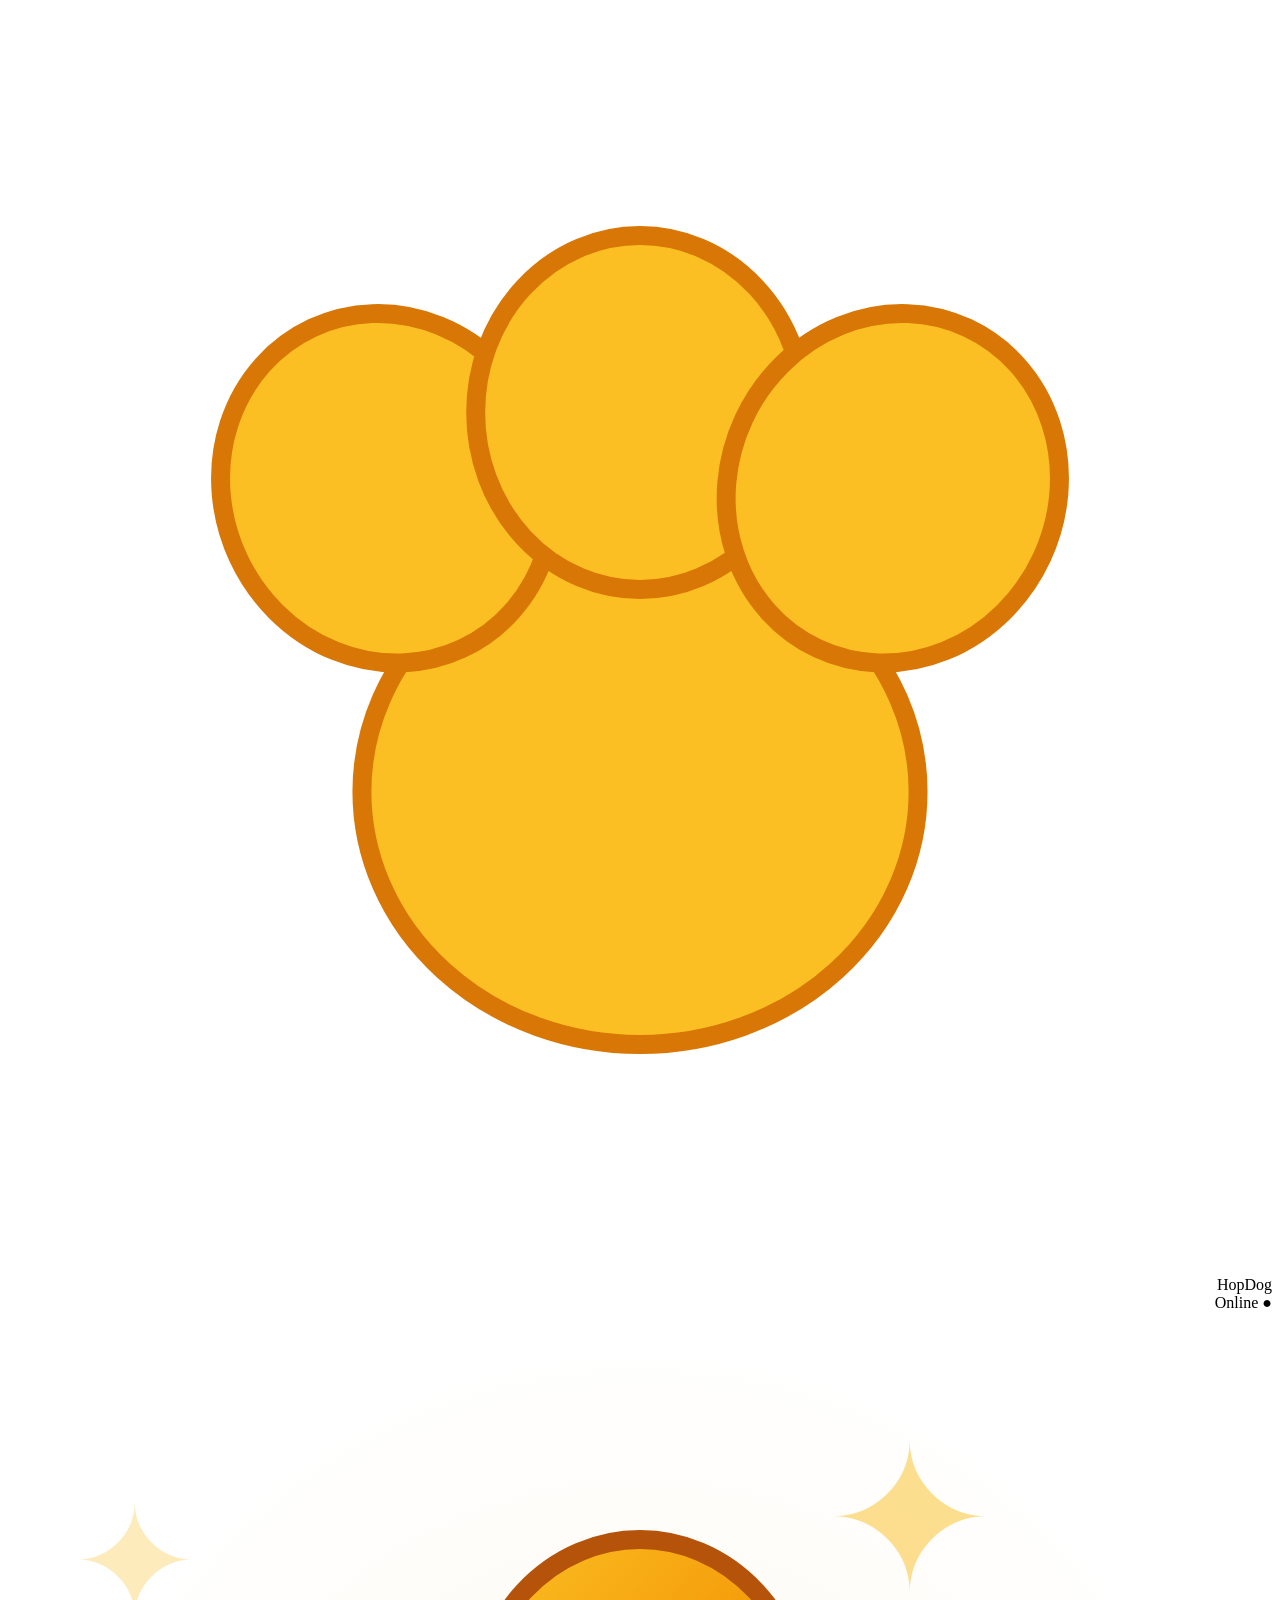
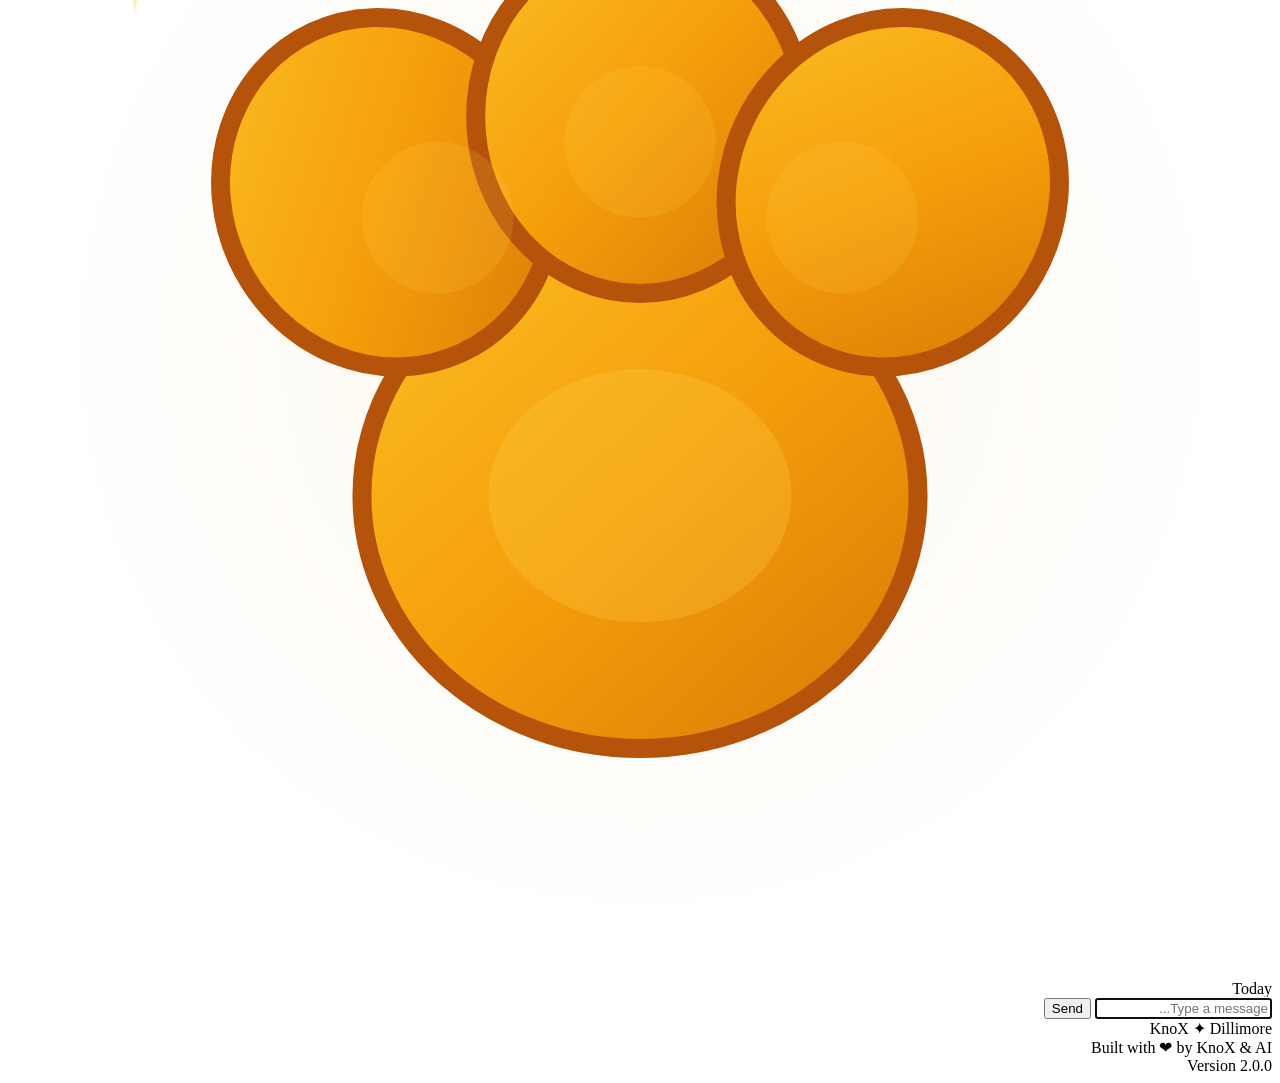
==== commit e071fa78: "Update index.html" ====
--- a/index.html
+++ b/index.html
@@ -3,2048 +3,80 @@
 <head>
     <meta charset="UTF-8" />
     <meta name="viewport" content="width=device-width, initial-scale=1.0, maximum-scale=1.0, user-scalable=no" />
-    <title>HopDog</title>
-    <link rel="icon" type="image/svg+xml" href="data:image/svg+xml,%3Csvg xmlns='http://www.w3.org/2000/svg' viewBox='0 0 100 100'%3E%3Cellipse cx='50' cy='62' rx='22' ry='20' fill='%23fbbf24' stroke='%23d97706' stroke-width='1.5'/%3E%3Cellipse cx='30' cy='38' rx='13' ry='14' fill='%23fbbf24' stroke='%23d97706' stroke-width='1.5' transform='rotate(-25, 30, 38)'/%3E%3Cellipse cx='50' cy='32' rx='13' ry='14' fill='%23fbbf24' stroke='%23d97706' stroke-width='1.5'/%3E%3Cellipse cx='70' cy='38' rx='13' ry='14' fill='%23fbbf24' stroke='%23d97706' stroke-width='1.5' transform='rotate(25, 70, 38)'/%3E%3C/svg%3E" />
+    <title>HopDog 2.0</title>
+    <link rel="icon" type="image/svg+xml" href="data:image/svg+xml,%3Csvg xmlns='http://www.w3.org/2000/svg' viewBox='0 0 100 100'%3E%3Cdefs%3E%3ClinearGradient id='iconGrad' x1='0' y1='0' x2='1' y2='1'%3E%3Cstop offset='0%25' stop-color='%23fcd34d'/%3E%3Cstop offset='50%25' stop-color='%23f59e0b'/%3E%3Cstop offset='100%25' stop-color='%23d97706'/%3E%3C/linearGradient%3E%3C/defs%3E%3Ccircle cx='50' cy='50' r='48' fill='url(%23iconGrad)'/%3E%3Cellipse cx='50' cy='62' rx='20' ry='18' fill='%23fcd34d' stroke='%23b45309' stroke-width='2'/%3E%3Cellipse cx='32' cy='40' rx='12' ry='13' fill='%23fcd34d' stroke='%23b45309' stroke-width='2' transform='rotate(-22,32,40)'/%3E%3Cellipse cx='50' cy='34' rx='12' ry='13' fill='%23fcd34d' stroke='%23b45309' stroke-width='2'/%3E%3Cellipse cx='68' cy='40' rx='12' ry='13' fill='%23fcd34d' stroke='%23b45309' stroke-width='2' transform='rotate(22,68,40)'/%3E%3C/svg%3E" />
     <link rel="preconnect" href="https://fonts.googleapis.com">
     <link rel="preconnect" href="https://fonts.gstatic.com" crossorigin>
     <link href="https://fonts.googleapis.com/css2?family=Inter:wght@400;500;600;700;800;900&display=swap" rel="stylesheet">
-
-    <style>
-        :root {
-            --tg-bg: #0a0a0f;
-            --tg-header: #12121a;
-            --tg-chat-bg: #0d0d14;
-            --tg-bubble-user: #1a7a3a;
-            --tg-bubble-bot: #1a1a24;
-            --tg-bubble-system: #14141e;
-            --tg-text-primary: #f0eede;
-            --tg-text-secondary: #b8b5a8;
-            --tg-text-muted: #6a6858;
-            --tg-accent: #1a7a3a;
-            --tg-accent-hover: #228a44;
-            --tg-border: #2a2838;
-            --tg-input-bg: #12121a;
-            --tg-shadow: 0 4px 30px rgba(0, 0, 0, 0.8);
-            --tg-radius: 12px;
-            --tg-radius-bubble: 16px;
-            --tg-transition: 0.3s cubic-bezier(0.4, 0, 0.2, 1);
-            --tg-font: 'Inter', -apple-system, BlinkMacSystemFont, sans-serif;
-            --gold-grad: linear-gradient(135deg, #fcd34d, #f59e0b, #d97706);
-            --gold-glow: 0 0 40px rgba(251, 191, 36, 0.15);
-        }
-
-        @media (prefers-color-scheme: light) {
-            :root {
-                --tg-bg: #f0ece6;
-                --tg-header: #e8e4de;
-                --tg-chat-bg: #e0dcd6;
-                --tg-bubble-user: #1a7a3a;
-                --tg-bubble-bot: #ffffff;
-                --tg-bubble-system: #d5d1cb;
-                --tg-text-primary: #1a1a16;
-                --tg-text-secondary: #4a4842;
-                --tg-text-muted: #8a887a;
-                --tg-border: #d0ccc6;
-                --tg-input-bg: #ffffff;
-                --tg-shadow: 0 4px 30px rgba(0, 0, 0, 0.08);
-            }
-        }
-
-        * { margin: 0; padding: 0; box-sizing: border-box; }
-
-        body {
-            background: var(--tg-bg);
-            font-family: var(--tg-font);
-            min-height: 100vh;
-            display: flex;
-            justify-content: center;
-            align-items: center;
-            padding: 0;
-            color: var(--tg-text-secondary);
-            line-height: 1.6;
-            transition: background var(--tg-transition), color var(--tg-transition);
-            overflow: hidden;
-        }
-
-        .container {
-            background: var(--tg-bg);
-            max-width: 480px;
-            width: 100%;
-            height: 100vh;
-            max-height: 100vh;
-            display: flex;
-            flex-direction: column;
-            box-shadow: var(--tg-shadow);
-            position: relative;
-            overflow: hidden;
-            transition: background var(--tg-transition);
-        }
-
-        .header {
-            background: var(--tg-header);
-            padding: 14px 18px 10px 18px;
-            display: flex;
-            align-items: center;
-            justify-content: space-between;
-            border-bottom: 1px solid var(--tg-border);
-            flex-shrink: 0;
-            position: sticky;
-            top: 0;
-            z-index: 10;
-            transition: background var(--tg-transition), border-color var(--tg-transition);
-        }
-
-        .header-left {
-            display: flex;
-            align-items: center;
-            gap: 10px;
-        }
-
-        .header-avatar {
-            width: 40px;
-            height: 40px;
-            border-radius: 50%;
-            background: var(--gold-grad);
-            display: flex;
-            align-items: center;
-            justify-content: center;
-            flex-shrink: 0;
-            animation: avatarPulse 4s ease-in-out infinite;
-            box-shadow: var(--gold-glow);
-        }
-
-        @keyframes avatarPulse {
-            0%, 100% { box-shadow: 0 0 20px rgba(251, 191, 36, 0.1); }
-            50% { box-shadow: 0 0 50px rgba(251, 191, 36, 0.25); }
-        }
-
-        .header-avatar svg { width: 28px; height: 28px; }
-
-        .header-info .name {
-            color: var(--tg-text-primary);
-            font-size: 16px;
-            font-weight: 700;
-            line-height: 1.2;
-            transition: color var(--tg-transition);
-        }
-
-        .header-info .status {
-            color: var(--tg-text-muted);
-            font-size: 11px;
-            font-weight: 400;
-        }
-
-        .header-info .status .online { color: var(--tg-accent); }
-
-        .paw-header-svg {
-            width: 36px;
-            height: 36px;
-            filter: drop-shadow(0 0 16px rgba(251, 191, 36, 0.1));
-            animation: pawFloat 3s ease-in-out infinite;
-            cursor: default;
-            flex-shrink: 0;
-        }
-
-        @keyframes pawFloat {
-            0%, 100% { transform: translateY(0px) rotate(0deg); }
-            50% { transform: translateY(-5px) rotate(-3deg); }
-        }
-
-        .chat {
-            flex: 1;
-            overflow-y: auto;
-            padding: 10px 14px 10px 14px;
-            background: var(--tg-chat-bg);
-            display: flex;
-            flex-direction: column;
-            gap: 4px;
-            transition: background var(--tg-transition);
-            scroll-behavior: smooth;
-        }
-
-        .chat::-webkit-scrollbar { width: 4px; }
-        .chat::-webkit-scrollbar-track { background: transparent; }
-        .chat::-webkit-scrollbar-thumb { background: var(--tg-border); border-radius: 4px; }
-
-        .msg {
-            max-width: 88%;
-            padding: 8px 14px;
-            border-radius: var(--tg-radius-bubble);
-            font-size: 14px;
-            line-height: 1.7;
-            animation: msgIn 0.3s cubic-bezier(0.34, 1.56, 0.64, 1) forwards;
-            word-wrap: break-word;
-            position: relative;
-            opacity: 0;
-            transform: translateY(16px) scale(0.96);
-        }
-
-        @keyframes msgIn {
-            to { opacity: 1; transform: translateY(0) scale(1); }
-        }
-
-        .msg.system {
-            background: var(--tg-bubble-system);
-            color: var(--tg-text-muted);
-            font-size: 12px;
-            text-align: center;
-            max-width: 100%;
-            border-radius: 8px;
-            padding: 6px 16px;
-            align-self: center;
-            margin: 2px 0;
-            border: 1px solid rgba(255, 255, 255, 0.02);
-            transition: background var(--tg-transition), color var(--tg-transition);
-        }
-
-        .msg.user {
-            background: var(--tg-bubble-user);
-            color: var(--tg-text-primary);
-            align-self: flex-end;
-            border-bottom-left-radius: 4px;
-            box-shadow: 0 2px 12px rgba(26, 122, 58, 0.2);
-        }
-
-        .msg.bot {
-            background: var(--tg-bubble-bot);
-            color: var(--tg-text-secondary);
-            align-self: flex-start;
-            border-bottom-right-radius: 4px;
-            border: 1px solid rgba(255, 255, 255, 0.03);
-            transition: background var(--tg-transition), color var(--tg-transition);
-        }
-
-        .msg .gold { color: #fbbf24; font-weight: 600; }
-        .msg .pink { color: #ec4899; font-weight: 600; }
-        .msg .blue { color: #3b82f6; font-weight: 600; }
-        .msg .green { color: #22c55e; font-weight: 600; }
-        .msg .purple { color: #8b5cf6; font-weight: 600; }
-        .msg .red { color: #f87171; font-weight: 600; }
-        .msg .cyan { color: #67e8f9; font-weight: 600; }
-        .msg .bold { font-weight: 700; }
-
-        .msg .hop-text {
-            display: inline-block;
-            background: var(--gold-grad);
-            -webkit-background-clip: text;
-            -webkit-text-fill-color: transparent;
-            background-clip: text;
-            font-weight: 800;
-            font-size: 16px;
-            text-shadow: 0 0 30px rgba(251, 191, 36, 0.08);
-        }
-
-        .msg .msg-time {
-            font-size: 9px;
-            color: var(--tg-text-muted);
-            margin-top: 4px;
-            display: block;
-            text-align: left;
-            opacity: 0.4;
-        }
-
-        .msg.user .msg-time { text-align: right; }
-
-        .date-divider {
-            text-align: center;
-            font-size: 11px;
-            color: var(--tg-text-muted);
-            padding: 6px 12px;
-            border-radius: 8px;
-            align-self: center;
-            margin: 4px 0;
-            background: rgba(255, 255, 255, 0.02);
-            border: 1px solid rgba(255, 255, 255, 0.03);
-            transition: color var(--tg-transition), border-color var(--tg-transition);
-        }
-
-        .input-area {
-            display: flex;
-            gap: 8px;
-            padding: 8px 14px 12px 14px;
-            background: var(--tg-header);
-            border-top: 1px solid var(--tg-border);
-            flex-shrink: 0;
-            align-items: center;
-            transition: background var(--tg-transition), border-color var(--tg-transition);
-        }
-
-        .input-area input {
-            flex: 1;
-            padding: 10px 16px;
-            background: var(--tg-input-bg);
-            border: 1px solid var(--tg-border);
-            border-radius: 24px;
-            color: var(--tg-text-primary);
-            font-family: var(--tg-font);
-            font-size: 14px;
-            outline: none;
-            transition: all var(--tg-transition);
-        }
-
-        .input-area input:focus {
-            border-color: var(--tg-accent);
-            box-shadow: 0 0 0 3px rgba(26, 122, 58, 0.12);
-        }
-
-        .input-area input::placeholder { color: var(--tg-text-muted); font-size: 13px; }
-
-        .input-area .send-btn {
-            padding: 10px 20px;
-            background: var(--tg-accent);
-            color: #fff;
-            border: none;
-            border-radius: 24px;
-            font-weight: 600;
-            cursor: pointer;
-            font-family: var(--tg-font);
-            font-size: 14px;
-            transition: all var(--tg-transition);
-            white-space: nowrap;
-            flex-shrink: 0;
-            letter-spacing: 0.5px;
-        }
-
-        .input-area .send-btn:hover { background: var(--tg-accent-hover); transform: scale(0.97); }
-
-        .footer {
-            text-align: center;
-            padding: 8px 0 10px 0;
-            background: var(--tg-bg);
-            flex-shrink: 0;
-            border-top: 1px solid var(--tg-border);
-            transition: background var(--tg-transition), border-color var(--tg-transition);
-        }
-
-        .footer .main-line {
-            font-size: 11px;
-            font-weight: 600;
-            color: var(--tg-text-primary);
-            letter-spacing: 0.3px;
-            transition: color var(--tg-transition);
-        }
-
-        .footer .main-line .brand {
-            background: var(--gold-grad);
-            -webkit-background-clip: text;
-            -webkit-text-fill-color: transparent;
-            background-clip: text;
-        }
-
-        .footer .main-line .sep {
-            color: var(--tg-text-muted);
-            opacity: 0.4;
-            margin: 0 4px;
-        }
-
-        .footer .sub-line {
-            font-size: 9px;
-            color: var(--tg-text-muted);
-            margin-top: 2px;
-            opacity: 0.5;
-            letter-spacing: 0.2px;
-            transition: color var(--tg-transition);
-        }
-
-        .footer .sub-line .ai { color: #60a5fa; opacity: 0.7; }
-
-        .footer .version {
-            font-size: 8px;
-            color: var(--tg-text-muted);
-            margin-top: 1px;
-            opacity: 0.3;
-            letter-spacing: 0.5px;
-            transition: color var(--tg-transition);
-        }
-
-        .glass-buttons {
-            display: flex;
-            gap: 10px;
-            justify-content: center;
-            margin-top: 8px;
-            flex-wrap: wrap;
-        }
-
-        .glass-btn {
-            background: rgba(255, 255, 255, 0.04);
-            backdrop-filter: blur(20px);
-            -webkit-backdrop-filter: blur(20px);
-            border: 1px solid rgba(255, 255, 255, 0.08);
-            border-radius: 30px;
-            padding: 7px 20px;
-            font-size: 15px;
-            font-weight: 600;
-            cursor: pointer;
-            transition: all 0.3s cubic-bezier(0.34, 1.56, 0.64, 1);
-            display: inline-flex;
-            align-items: center;
-            gap: 8px;
-            color: var(--tg-text-primary);
-            box-shadow: 0 4px 20px rgba(0, 0, 0, 0.2);
-            position: relative;
-            overflow: hidden;
-        }
-
-        .glass-btn::before {
-            content: '';
-            position: absolute;
-            inset: 0;
-            background: linear-gradient(135deg, rgba(255, 255, 255, 0.05), transparent);
-            pointer-events: none;
-        }
-
-        .glass-btn:hover {
-            transform: scale(1.05) translateY(-2px);
-            background: rgba(255, 255, 255, 0.08);
-            border-color: rgba(255, 255, 255, 0.2);
-            box-shadow: 0 8px 30px rgba(0, 0, 0, 0.3);
-        }
-
-        .glass-btn:active { transform: scale(0.95); }
-
-        .glass-btn.confirm {
-            background: rgba(34, 197, 94, 0.12);
-            border-color: rgba(34, 197, 94, 0.2);
-            color: #4ade80;
-        }
-        .glass-btn.confirm:hover {
-            background: rgba(34, 197, 94, 0.2);
-            border-color: rgba(34, 197, 94, 0.35);
-        }
-
-        .glass-btn.cancel {
-            background: rgba(248, 113, 113, 0.12);
-            border-color: rgba(248, 113, 113, 0.2);
-            color: #f87171;
-        }
-        .glass-btn.cancel:hover {
-            background: rgba(248, 113, 113, 0.2);
-            border-color: rgba(248, 113, 113, 0.35);
-        }
-
-        .glass-btn.sell {
-            background: rgba(251, 191, 36, 0.1);
-            border-color: rgba(251, 191, 36, 0.2);
-            color: #fbbf24;
-        }
-        .glass-btn.sell:hover {
-            background: rgba(251, 191, 36, 0.18);
-            border-color: rgba(251, 191, 36, 0.35);
-        }
-
-        .hapo-btn {
-            background: rgba(251, 191, 36, 0.06) !important;
-            border-color: rgba(251, 191, 36, 0.15) !important;
-            color: #fbbf24 !important;
-        }
-        .hapo-btn:hover {
-            background: rgba(251, 191, 36, 0.12) !important;
-            border-color: rgba(251, 191, 36, 0.3) !important;
-        }
-
-        .hunt-dots {
-            display: inline-block;
-            font-size: 20px;
-            letter-spacing: 4px;
-        }
-
-        .levelup-flash {
-            position: fixed;
-            inset: 0;
-            background: radial-gradient(circle, rgba(251, 191, 36, 0.15), transparent 70%);
-            pointer-events: none;
-            z-index: 998;
-            animation: flashOut 1.2s ease forwards;
-        }
-
-        @keyframes flashOut {
-            0% { opacity: 1; transform: scale(0.8); }
-            50% { opacity: 1; transform: scale(1.2); }
-            100% { opacity: 0; transform: scale(1.5); }
-        }
-
-        .confetti-container {
-            position: fixed;
-            inset: 0;
-            pointer-events: none;
-            z-index: 1000;
-            overflow: hidden;
-        }
-
-        .confetti {
-            position: absolute;
-            width: 10px;
-            height: 10px;
-            border-radius: 2px;
-            animation: confettiFall linear forwards;
-        }
-
-        @keyframes confettiFall {
-            0% { transform: translateY(-20px) rotate(0deg) scale(1); opacity: 1; }
-            100% { transform: translateY(100vh) rotate(720deg) scale(0.3); opacity: 0; }
-        }
-
-        .levelup-title {
-            position: fixed;
-            top: 50%;
-            left: 50%;
-            transform: translate(-50%, -50%);
-            z-index: 1001;
-            font-size: 34px;
-            font-weight: 900;
-            color: #fbbf24;
-            text-shadow: 0 0 50px rgba(251, 191, 36, 0.5);
-            animation: titlePop 1.2s ease forwards;
-            pointer-events: none;
-            opacity: 0;
-            text-align: center;
-            line-height: 1.3;
-        }
-
-        @keyframes titlePop {
-            0% { opacity: 0; transform: translate(-50%, -50%) scale(0.5); }
-            30% { opacity: 1; transform: translate(-50%, -50%) scale(1.2); }
-            60% { transform: translate(-50%, -50%) scale(1); }
-            100% { opacity: 0; transform: translate(-50%, -60%) scale(1); }
-        }
-
-        .hapo-jump { animation: hapoJump 0.6s cubic-bezier(0.34, 1.56, 0.64, 1); }
-
-        @keyframes hapoJump {
-            0% { transform: scale(1) rotate(0deg); }
-            30% { transform: scale(1.3) rotate(-10deg); }
-            60% { transform: scale(1.1) rotate(5deg); }
-            100% { transform: scale(1) rotate(0deg); }
-        }
-
-        .hunt-animation {
-            display: inline-block;
-            animation: huntPulse 0.6s ease-in-out infinite alternate;
-        }
-
-        @keyframes huntPulse {
-            0% { transform: scale(1) rotate(0deg) opacity: 0.6; }
-            100% { transform: scale(1.15) rotate(8deg) opacity: 1; }
-        }
-
-        .gold-pulse { animation: goldPulse 0.7s ease; }
-
-        @keyframes goldPulse {
-            0% { transform: scale(1); }
-            50% { transform: scale(1.3); color: #fbbf24; }
-            100% { transform: scale(1); }
-        }
-
-        .academy-icon {
-            display: inline-block;
-            font-size: 28px;
-            margin: 0 4px;
-            vertical-align: middle;
-        }
-
-        .academy-nav-btns {
-            display: flex;
-            gap: 8px;
-            justify-content: center;
-            margin-top: 6px;
-        }
-
-        .academy-nav-btn {
-            background: rgba(255, 255, 255, 0.04);
-            border: 1px solid rgba(255, 255, 255, 0.08);
-            border-radius: 20px;
-            padding: 4px 16px;
-            font-size: 13px;
-            font-weight: 600;
-            cursor: pointer;
-            transition: all 0.3s ease;
-            color: var(--tg-text-secondary);
-            font-family: var(--tg-font);
-        }
-
-        .academy-nav-btn:hover {
-            background: rgba(255, 255, 255, 0.08);
-            border-color: rgba(255, 255, 255, 0.2);
-            color: var(--tg-text-primary);
-        }
-
-        @media (max-width: 520px) {
-            .container { max-height: 100vh; height: 100vh; border-radius: 0; }
-            .header { padding: 12px 14px 8px 14px; }
-            .header-info .name { font-size: 15px; }
-            .paw-header-svg { width: 30px; height: 30px; }
-            .chat { padding: 8px 12px 8px 12px; }
-            .msg { font-size: 13px; padding: 6px 12px; max-width: 92%; }
-            .input-area { padding: 6px 12px 10px 12px; gap: 6px; }
-            .input-area input { font-size: 13px; padding: 8px 14px; }
-            .input-area .send-btn { font-size: 13px; padding: 8px 16px; }
-            .header-avatar { width: 34px; height: 34px; }
-            .header-avatar svg { width: 24px; height: 24px; }
-            .glass-btn { font-size: 13px; padding: 5px 14px; }
-            .levelup-title { font-size: 24px; }
-            .academy-icon { font-size: 22px; }
-            .academy-nav-btn { font-size: 11px; padding: 3px 12px; }
-        }
-
-        @media (max-width: 380px) {
-            .msg { font-size: 12px; max-width: 95%; }
-            .glass-btn { font-size: 11px; padding: 4px 10px; }
-            .levelup-title { font-size: 20px; }
-            .academy-icon { font-size: 18px; }
-            .academy-nav-btn { font-size: 10px; padding: 2px 10px; }
-        }
-    </style>
+    <link rel="stylesheet" href="style.css">
 </head>
 <body>
+    <div class="container" id="app">
+        <div class="header">
+            <div class="header-left">
+                <div class="header-avatar">
+                    <svg viewBox="0 0 100 100">
+                        <ellipse cx="50" cy="62" rx="22" ry="20" fill="#fbbf24" stroke="#d97706" stroke-width="1.5"/>
+                        <ellipse cx="30" cy="38" rx="13" ry="14" fill="#fbbf24" stroke="#d97706" stroke-width="1.5" transform="rotate(-25,30,38)"/>
+                        <ellipse cx="50" cy="32" rx="13" ry="14" fill="#fbbf24" stroke="#d97706" stroke-width="1.5"/>
+                        <ellipse cx="70" cy="38" rx="13" ry="14" fill="#fbbf24" stroke="#d97706" stroke-width="1.5" transform="rotate(25,70,38)"/>
+                    </svg>
+                </div>
+                <div class="header-info">
+                    <div class="name">HopDog</div>
+                    <div class="status"><span class="online">●</span> Online</div>
+                </div>
+            </div>
+            <svg class="paw-header-svg" viewBox="0 0 100 100">
+                <defs>
+                    <radialGradient id="pg" cx="50%" cy="50%" r="50%">
+                        <stop offset="0%" stop-color="#fbbf24" stop-opacity="0.08"/>
+                        <stop offset="100%" stop-color="#f59e0b" stop-opacity="0"/>
+                    </radialGradient>
+                    <linearGradient id="pg2" x1="0" y1="0" x2="1" y2="1">
+                        <stop offset="0%" stop-color="#fbbf24"/>
+                        <stop offset="50%" stop-color="#f59e0b"/>
+                        <stop offset="100%" stop-color="#d97706"/>
+                    </linearGradient>
+                </defs>
+                <circle cx="50" cy="50" r="48" fill="url(#pg)"/>
+                <ellipse cx="50" cy="62" rx="22" ry="20" fill="url(#pg2)" stroke="#b45309" stroke-width="1.5"/>
+                <ellipse cx="30" cy="38" rx="13" ry="14" fill="url(#pg2)" stroke="#b45309" stroke-width="1.5" transform="rotate(-25,30,38)"/>
+                <ellipse cx="50" cy="32" rx="13" ry="14" fill="url(#pg2)" stroke="#b45309" stroke-width="1.5"/>
+                <ellipse cx="70" cy="38" rx="13" ry="14" fill="url(#pg2)" stroke="#b45309" stroke-width="1.5" transform="rotate(25,70,38)"/>
+                <ellipse cx="50" cy="62" rx="12" ry="10" fill="#fcd34d" opacity="0.25"/>
+                <ellipse cx="34" cy="40" rx="6" ry="6" fill="#fcd34d" opacity="0.15"/>
+                <ellipse cx="50" cy="34" rx="6" ry="6" fill="#fcd34d" opacity="0.15"/>
+                <ellipse cx="66" cy="40" rx="6" ry="6" fill="#fcd34d" opacity="0.15"/>
+                <text x="78" y="22" font-size="16" fill="#fbbf24" opacity="0.5">✦</text>
+                <text x="15" y="24" font-size="12" fill="#fbbf24" opacity="0.3">✦</text>
+            </svg>
+        </div>
 
-<div class="container" id="app">
+        <div class="chat" id="chat">
+            <div class="date-divider">Today</div>
+        </div>
 
-    <div class="header">
-        <div class="header-left">
-            <div class="header-avatar">
-                <svg viewBox="0 0 100 100">
-                    <ellipse cx="50" cy="62" rx="22" ry="20" fill="#fbbf24" stroke="#d97706" stroke-width="1.5"/>
-                    <ellipse cx="30" cy="38" rx="13" ry="14" fill="#fbbf24" stroke="#d97706" stroke-width="1.5" transform="rotate(-25, 30, 38)"/>
-                    <ellipse cx="50" cy="32" rx="13" ry="14" fill="#fbbf24" stroke="#d97706" stroke-width="1.5"/>
-                    <ellipse cx="70" cy="38" rx="13" ry="14" fill="#fbbf24" stroke="#d97706" stroke-width="1.5" transform="rotate(25, 70, 38)"/>
-                </svg>
+        <div class="input-area">
+            <input type="text" id="cmdInput" placeholder="Type a message..." onkeydown="if(event.key==='Enter') sendCmd()" autofocus />
+            <button class="send-btn" onclick="sendCmd()">Send</button>
+        </div>
+
+        <div class="footer">
+            <div class="main-line">
+                <span class="brand">KnoX</span>
+                <span class="sep">✦</span>
+                <span class="brand">Dillimore</span>
             </div>
-            <div class="header-info">
-                <div class="name">HopDog</div>
-                <div class="status"><span class="online">●</span> Online</div>
+            <div class="sub-line">
+                Built with <span class="heart-icon">❤</span> by <span class="brand">KnoX</span> &amp; <span class="ai">AI</span>
             </div>
+            <div class="version">Version 2.0.0</div>
         </div>
-        <svg class="paw-header-svg" viewBox="0 0 100 100" xmlns="http://www.w3.org/2000/svg">
-            <defs>
-                <radialGradient id="pawGlow" cx="50%" cy="50%" r="50%">
-                    <stop offset="0%" stop-color="#fbbf24" stop-opacity="0.1"/>
-                    <stop offset="100%" stop-color="#f59e0b" stop-opacity="0"/>
-                </radialGradient>
-                <linearGradient id="pawGrad" x1="0%" y1="0%" x2="100%" y2="100%">
-                    <stop offset="0%" stop-color="#fbbf24"/>
-                    <stop offset="50%" stop-color="#f59e0b"/>
-                    <stop offset="100%" stop-color="#d97706"/>
-                </linearGradient>
-            </defs>
-            <circle cx="50" cy="50" r="48" fill="url(#pawGlow)"/>
-            <ellipse cx="50" cy="62" rx="22" ry="20" fill="url(#pawGrad)" stroke="#b45309" stroke-width="1.5"/>
-            <ellipse cx="30" cy="38" rx="13" ry="14" fill="url(#pawGrad)" stroke="#b45309" stroke-width="1.5" transform="rotate(-25, 30, 38)"/>
-            <ellipse cx="50" cy="32" rx="13" ry="14" fill="url(#pawGrad)" stroke="#b45309" stroke-width="1.5"/>
-            <ellipse cx="70" cy="38" rx="13" ry="14" fill="url(#pawGrad)" stroke="#b45309" stroke-width="1.5" transform="rotate(25, 70, 38)"/>
-            <ellipse cx="50" cy="62" rx="12" ry="10" fill="#fcd34d" opacity="0.3"/>
-            <ellipse cx="34" cy="40" rx="6" ry="6" fill="#fcd34d" opacity="0.2"/>
-            <ellipse cx="50" cy="34" rx="6" ry="6" fill="#fcd34d" opacity="0.2"/>
-            <ellipse cx="66" cy="40" rx="6" ry="6" fill="#fcd34d" opacity="0.2"/>
-            <text x="78" y="22" font-size="16" fill="#fbbf24" opacity="0.6">✦</text>
-            <text x="15" y="24" font-size="12" fill="#fbbf24" opacity="0.4">✦</text>
-        </svg>
     </div>
 
-    <div class="chat" id="chat">
-        <div class="date-divider">Today</div>
-    </div>
-
-    <div class="input-area">
-        <input type="text" id="cmdInput" placeholder="Type a message..." onkeydown="if(event.key==='Enter') sendCmd()" autofocus />
-        <button class="send-btn" onclick="sendCmd()">Send</button>
-    </div>
-
-    <div class="footer">
-        <div class="main-line">
-            <span class="brand">KnoX</span>
-            <span class="sep">✦</span>
-            <span class="brand">Dillimore</span>
-        </div>
-        <div class="sub-line">
-            Built with <span style="color:#f87171;">❤</span> by <span class="brand">KnoX</span> &amp; <span class="ai">AI</span>
-        </div>
-        <div class="version">Version 1.8.0</div>
-    </div>
-
-</div>
-
-<script>
-// ================================================================
-// HOPDOG — Version 1.8.0
-// ================================================================
-
-// ================================================================
-// LEVEL SYSTEM
-// ================================================================
-const LEVEL_DATA = {
-    1: { required: 0, minPoints: 5, maxPoints: 15, cooldown: 300, reward: 0 },
-    2: { required: 5, minPoints: 10, maxPoints: 20, cooldown: 300, reward: 50 },
-    3: { required: 15, minPoints: 15, maxPoints: 25, cooldown: 300, reward: 225 },
-    4: { required: 40, minPoints: 20, maxPoints: 35, cooldown: 300, reward: 500 },
-    5: { required: 75, minPoints: 25, maxPoints: 40, cooldown: 295, reward: 1000 },
-    6: { required: 115, minPoints: 35, maxPoints: 50, cooldown: 295, reward: 1750 },
-    7: { required: 175, minPoints: 50, maxPoints: 75, cooldown: 295, reward: 2500 },
-    8: { required: 250, minPoints: 75, maxPoints: 100, cooldown: 295, reward: 3450 },
-    9: { required: 350, minPoints: 100, maxPoints: 125, cooldown: 295, reward: 4625 },
-    10: { required: 475, minPoints: 125, maxPoints: 175, cooldown: 290, reward: 6000 },
-    11: { required: 625, minPoints: 150, maxPoints: 225, cooldown: 290, reward: 7500 },
-    12: { required: 800, minPoints: 175, maxPoints: 275, cooldown: 290, reward: 9250 },
-    13: { required: 975, minPoints: 200, maxPoints: 325, cooldown: 290, reward: 11250 },
-    14: { required: 1175, minPoints: 225, maxPoints: 375, cooldown: 290, reward: 13400 },
-    15: { required: 1400, minPoints: 250, maxPoints: 425, cooldown: 285, reward: 15750 },
-    16: { required: 1650, minPoints: 275, maxPoints: 475, cooldown: 285, reward: 18250 },
-    17: { required: 1925, minPoints: 300, maxPoints: 525, cooldown: 285, reward: 21000 },
-    18: { required: 2225, minPoints: 325, maxPoints: 575, cooldown: 285, reward: 24000 },
-    19: { required: 2550, minPoints: 350, maxPoints: 625, cooldown: 285, reward: 27250 },
-    20: { required: 2900, minPoints: 375, maxPoints: 675, cooldown: 280, reward: 30500 },
-};
-const MAX_LEVEL = 20;
-
-// ================================================================
-// HAPO SYSTEM
-// ================================================================
-const HAPO_NAMES = ['رکس', 'لوسی', 'بارنی', 'مکس', 'بلا', 'چارلی', 'راکی', 'مولی', 'تدی', 'لونا', 'سیمبا', 'نلا', 'بادی', 'مایلو', 'کوکو', 'روبی', 'اسکار', 'جک', 'دِیزی', 'تایسون'];
-const RANK_NAMES = ['تازه‌وارد', 'حرفه‌ای', 'استاد', 'افسانه', 'بی‌نهایت'];
-
-const HAPO_CAPACITY = {
-    1: 500, 2: 5000, 3: 10000, 4: 15000, 5: 20000,
-    6: 25000, 7: 30000, 8: 35000, 9: 40000, 10: 50000,
-    11: 70000, 12: 90000, 13: 110000, 14: 130000, 15: 150000,
-    16: 170000, 17: 190000, 18: 200000, 19: 300000, 20: 400000,
-    21: 450000, 22: 500000, 23: 550000, 24: 600000, 25: 650000
-};
-
-const HAPO_PRODUCTION = {
-    1: 0.1, 2: 0.2, 3: 1.0, 4: 1.5, 5: 2.0,
-    6: 2.5, 7: 3.0, 8: 3.5, 9: 4.0, 10: 4.5,
-    11: 5.0, 12: 5.5, 13: 6.0, 14: 6.5, 15: 7.0,
-    16: 7.5, 17: 8.0, 18: 8.5, 19: 9.0, 20: 9.5,
-    21: 10.0, 22: 10.5, 23: 11.0, 24: 11.5, 25: 12.0
-};
-
-const HAPO_LEVEL_PRICES = {
-    1: 250, 2: 500, 3: 5000, 4: 7500, 5: 15000,
-    6: 25000, 7: 50000, 8: 75000, 9: 150000, 10: 300000,
-    11: 500000, 12: 750000, 13: 1000000, 14: 1500000, 15: 2500000,
-    16: 5000000, 17: 7500000, 18: 10000000, 19: 15000000, 20: 20000000,
-    21: 25000000, 22: 30000000, 23: 35000000, 24: 40000000, 25: 50000000
-};
-
-// ================================================================
-// CLAW SYSTEM
-// ================================================================
-const CLAW_DATA = {
-    1: { cost: 500, cooldown: 60, common: 95, uncommon: 5, epic: 0, legendary: 0 },
-    2: { cost: 5000, cooldown: 55, common: 80, uncommon: 15, epic: 5, legendary: 0 },
-    3: { cost: 25000, cooldown: 50, common: 60, uncommon: 25, epic: 10, legendary: 5 },
-    4: { cost: 75000, cooldown: 45, common: 40, uncommon: 30, epic: 20, legendary: 10 },
-    5: { cost: 250000, cooldown: 40, common: 20, uncommon: 35, epic: 30, legendary: 15 },
-    6: { cost: 1000000, cooldown: 35, common: 10, uncommon: 30, epic: 40, legendary: 20 },
-    7: { cost: 3250000, cooldown: 30, common: 5, uncommon: 25, epic: 45, legendary: 25 },
-};
-const MAX_CLAW_LEVEL = 7;
-
-// ================================================================
-// HUNTING SYSTEM
-// ================================================================
-const ANIMALS = {
-    common: [
-        { name: 'خرگوش', emoji: '', weightMin: 0.25, weightMax: 0.50, multiplier: 80, nutrition: 1 },
-        { name: 'سنجاب', emoji: '', weightMin: 0.50, weightMax: 0.99, multiplier: 60, nutrition: 1 },
-        { name: 'جوجه‌تیغی', emoji: '', weightMin: 0.10, weightMax: 0.20, multiplier: 300, nutrition: 1 },
-        { name: 'اردک', emoji: '', weightMin: 0.75, weightMax: 1.45, multiplier: 50, nutrition: 1 },
-    ],
-    uncommon: [
-        { name: 'روباه', emoji: '', weightMin: 1.00, weightMax: 1.99, multiplier: 50, nutrition: 2 },
-        { name: 'آهو', emoji: '', weightMin: 1.50, weightMax: 2.50, multiplier: 40, nutrition: 2 },
-        { name: 'گراز', emoji: '', weightMin: 2.00, weightMax: 2.99, multiplier: 35, nutrition: 2 },
-    ],
-    epic: [
-        { name: 'گرگ', emoji: '', weightMin: 3.00, weightMax: 4.99, multiplier: 30, nutrition: 3 },
-        { name: 'خرس', emoji: '', weightMin: 5.00, weightMax: 7.99, multiplier: 20, nutrition: 3 },
-        { name: 'پلنگ', emoji: '', weightMin: 8.00, weightMax: 11.99, multiplier: 20, nutrition: 3 },
-    ],
-    legendary: [
-        { name: 'اژدها', emoji: '', weightMin: 12.00, weightMax: 17.99, multiplier: 15, nutrition: 5 },
-        { name: 'یونیکورن', emoji: '', weightMin: 5.00, weightMax: 7.99, multiplier: 20, nutrition: 5 },
-        { name: 'فنیکس', emoji: '', weightMin: 10.00, weightMax: 20.00, multiplier: 10, nutrition: 5 },
-        { name: 'نهنگ بزرگ', emoji: '', weightMin: 15.00, weightMax: 25.00, multiplier: 10, nutrition: 5 },
-    ]
-};
-
-const RARITY_NAMES = {
-    common: 'معمولی',
-    uncommon: 'کمیاب',
-    epic: 'حماسی',
-    legendary: 'افسانه‌ای'
-};
-
-const RARITY_ICONS = {
-    common: `<svg width="18" height="18" viewBox="0 0 100 100" style="display:inline-block;vertical-align:middle;margin:0 2px;">
-        <circle cx="50" cy="50" r="40" fill="#6a6a6a" stroke="#888" stroke-width="2"/>
-        <text x="50" y="65" font-size="45" text-anchor="middle" fill="#aaa" font-weight="bold">C</text>
-    </svg>`,
-    uncommon: `<svg width="18" height="18" viewBox="0 0 100 100" style="display:inline-block;vertical-align:middle;margin:0 2px;">
-        <circle cx="50" cy="50" r="40" fill="#3b82f6" stroke="#60a5fa" stroke-width="2"/>
-        <text x="50" y="65" font-size="45" text-anchor="middle" fill="#93c5fd" font-weight="bold">U</text>
-    </svg>`,
-    epic: `<svg width="18" height="18" viewBox="0 0 100 100" style="display:inline-block;vertical-align:middle;margin:0 2px;">
-        <circle cx="50" cy="50" r="40" fill="#8b5cf6" stroke="#a78bfa" stroke-width="2"/>
-        <text x="50" y="65" font-size="45" text-anchor="middle" fill="#c4b5fd" font-weight="bold">E</text>
-    </svg>`,
-    legendary: `<svg width="18" height="18" viewBox="0 0 100 100" style="display:inline-block;vertical-align:middle;margin:0 2px;">
-        <circle cx="50" cy="50" r="40" fill="#fbbf24" stroke="#fcd34d" stroke-width="2"/>
-        <text x="50" y="65" font-size="45" text-anchor="middle" fill="#fde68a" font-weight="bold">L</text>
-    </svg>`
-};
-
-const RARITY_COLORS = {
-    common: 'text-secondary',
-    uncommon: 'text-blue',
-    epic: 'text-purple',
-    legendary: 'text-gold'
-};
-
-const ICONS = {
-    check: `<svg width="24" height="24" viewBox="0 0 100 100" style="display:inline-block;vertical-align:middle;">
-        <circle cx="50" cy="50" r="45" fill="#22c55e" opacity="0.12"/>
-        <circle cx="50" cy="50" r="42" fill="none" stroke="#22c55e" stroke-width="4"/>
-        <polyline points="28,50 45,68 72,38" fill="none" stroke="#22c55e" stroke-width="6" stroke-linecap="round" stroke-linejoin="round"/>
-    </svg>`,
-    cross: `<svg width="24" height="24" viewBox="0 0 100 100" style="display:inline-block;vertical-align:middle;">
-        <circle cx="50" cy="50" r="45" fill="#f87171" opacity="0.12"/>
-        <circle cx="50" cy="50" r="42" fill="none" stroke="#f87171" stroke-width="4"/>
-        <line x1="32" y1="32" x2="68" y2="68" stroke="#f87171" stroke-width="6" stroke-linecap="round"/>
-        <line x1="68" y1="32" x2="32" y2="68" stroke="#f87171" stroke-width="6" stroke-linecap="round"/>
-    </svg>`
-};
-
-// ================================================================
-// VARIABLES
-// ================================================================
-let HopPoint = 0, lastHopTime = 0, Level = 1, HopCount = 0;
-let PlayerName = '', waitingForName = false, waitingForNewName = false;
-let changeNamePending = false, isAdmin = false, waitingForAdminPassword = false;
-let clawLevel = 0, lastHuntTime = 0, huntActive = false, huntTimerId = null;
-let hapoOwned = false, hapoName = '', hapoRank = 0, hapoLevel = 1;
-let hapoFood = 0, hapoHarvest = 0, hapoLastUpdate = Date.now();
-let waitingForHapoName = false;
-
-const chat = document.getElementById('chat');
-const cmdInput = document.getElementById('cmdInput');
-
-// ================================================================
-// CUSTOM STICKERS (SVG — NO EMOJI)
-// ================================================================
-const S = {
-    paw: `<svg width="22" height="22" viewBox="0 0 100 100" style="display:inline-block;vertical-align:middle;margin:0 2px;">
-        <ellipse cx="50" cy="62" rx="20" ry="18" fill="#fbbf24" stroke="#d97706" stroke-width="1.5"/>
-        <ellipse cx="32" cy="40" rx="11" ry="12" fill="#fbbf24" stroke="#d97706" stroke-width="1.5" transform="rotate(-25, 32, 40)"/>
-        <ellipse cx="50" cy="34" rx="11" ry="12" fill="#fbbf24" stroke="#d97706" stroke-width="1.5"/>
-        <ellipse cx="68" cy="40" rx="11" ry="12" fill="#fbbf24" stroke="#d97706" stroke-width="1.5" transform="rotate(25, 68, 40)"/>
-    </svg>`,
-    hopoCoin: `<svg width="18" height="18" viewBox="0 0 100 100" style="display:inline-block;vertical-align:middle;margin:0 2px;">
-        <circle cx="50" cy="50" r="45" fill="#fbbf24" stroke="#d97706" stroke-width="2"/>
-        <circle cx="50" cy="50" r="35" fill="#fcd34d"/>
-        <text x="50" y="60" font-size="45" text-anchor="middle" fill="#b45309" font-weight="bold">H</text>
-    </svg>`,
-    sparkle: `<svg width="16" height="16" viewBox="0 0 100 100" style="display:inline-block;vertical-align:middle;margin:0 2px;">
-        <text x="50" y="82" font-size="70" text-anchor="middle" fill="#fbbf24">✦</text>
-    </svg>`,
-    welcome: `<svg width="34" height="34" viewBox="0 0 100 100" style="display:inline-block;vertical-align:middle;margin:0 4px;">
-        <circle cx="50" cy="50" r="45" fill="#fbbf24" opacity="0.06"/>
-        <ellipse cx="50" cy="60" rx="18" ry="16" fill="#fbbf24" stroke="#d97706" stroke-width="1.5"/>
-        <ellipse cx="34" cy="40" rx="10" ry="11" fill="#fbbf24" stroke="#d97706" stroke-width="1.5" transform="rotate(-25, 34, 40)"/>
-        <ellipse cx="50" cy="35" rx="10" ry="11" fill="#fbbf24" stroke="#d97706" stroke-width="1.5"/>
-        <ellipse cx="66" cy="40" rx="10" ry="11" fill="#fbbf24" stroke="#d97706" stroke-width="1.5" transform="rotate(25, 66, 40)"/>
-        <text x="50" y="82" font-size="35" text-anchor="middle" fill="#fbbf24">✦</text>
-    </svg>`,
-    clock: `<svg width="18" height="18" viewBox="0 0 100 100" style="display:inline-block;vertical-align:middle;margin:0 2px;">
-        <circle cx="50" cy="50" r="42" fill="none" stroke="#6a6a6a" stroke-width="5"/>
-        <circle cx="50" cy="50" r="4" fill="#6a6a6a"/>
-        <line x1="50" y1="50" x2="50" y2="22" stroke="#fbbf24" stroke-width="4" stroke-linecap="round"/>
-        <line x1="50" y1="50" x2="70" y2="50" stroke="#fbbf24" stroke-width="3" stroke-linecap="round"/>
-    </svg>`,
-    error: `<svg width="18" height="18" viewBox="0 0 100 100" style="display:inline-block;vertical-align:middle;margin:0 2px;">
-        <circle cx="50" cy="50" r="45" fill="#f87171" opacity="0.08"/>
-        <circle cx="50" cy="50" r="42" fill="none" stroke="#f87171" stroke-width="4"/>
-        <line x1="32" y1="32" x2="68" y2="68" stroke="#f87171" stroke-width="5" stroke-linecap="round"/>
-        <line x1="68" y1="32" x2="32" y2="68" stroke="#f87171" stroke-width="5" stroke-linecap="round"/>
-    </svg>`,
-    game: `<svg width="18" height="18" viewBox="0 0 100 100" style="display:inline-block;vertical-align:middle;margin:0 2px;">
-        <rect x="10" y="30" width="80" height="55" rx="12" fill="#2a2a2a" stroke="#4a4a4a" stroke-width="2"/>
-        <rect x="25" y="40" width="50" height="35" rx="6" fill="#0a0a0a" stroke="#3a3a3a" stroke-width="1.5"/>
-        <circle cx="40" cy="58" r="6" fill="#fbbf24"/>
-        <circle cx="60" cy="58" r="6" fill="#fbbf24"/>
-        <rect x="30" y="48" width="40" height="3" rx="1.5" fill="#fbbf24" opacity="0.2"/>
-        <rect x="30" y="65" width="40" height="3" rx="1.5" fill="#fbbf24" opacity="0.2"/>
-    </svg>`,
-    dog: `<svg width="18" height="18" viewBox="0 0 100 100" style="display:inline-block;vertical-align:middle;margin:0 2px;">
-        <circle cx="35" cy="45" r="15" fill="#d97706" stroke="#b45309" stroke-width="2"/>
-        <circle cx="65" cy="45" r="15" fill="#d97706" stroke="#b45309" stroke-width="2"/>
-        <ellipse cx="50" cy="65" rx="22" ry="18" fill="#fbbf24" stroke="#d97706" stroke-width="2"/>
-        <circle cx="30" cy="42" r="4" fill="#1a1a1a"/>
-        <circle cx="40" cy="42" r="4" fill="#1a1a1a"/>
-        <circle cx="60" cy="42" r="4" fill="#1a1a1a"/>
-        <circle cx="70" cy="42" r="4" fill="#1a1a1a"/>
-        <ellipse cx="50" cy="52" rx="8" ry="5" fill="#1a1a1a"/>
-    </svg>`,
-    star: `<svg width="20" height="20" viewBox="0 0 100 100" style="display:inline-block;vertical-align:middle;margin:0 2px;">
-        <polygon points="50,5 63,38 98,38 70,58 82,92 50,73 18,92 30,58 2,38 37,38" fill="#fbbf24" stroke="#d97706" stroke-width="2"/>
-    </svg>`,
-    crown: `<svg width="20" height="20" viewBox="0 0 100 100" style="display:inline-block;vertical-align:middle;margin:0 2px;">
-        <polygon points="10,30 25,10 40,30 50,15 60,30 75,10 90,30 85,85 15,85" fill="#fbbf24" stroke="#d97706" stroke-width="2"/>
-        <circle cx="25" cy="20" r="6" fill="#fcd34d"/>
-        <circle cx="50" cy="25" r="6" fill="#fcd34d"/>
-        <circle cx="75" cy="20" r="6" fill="#fcd34d"/>
-        <text x="50" y="70" font-size="22" text-anchor="middle" fill="#b45309" font-weight="bold">👑</text>
-    </svg>`,
-    levelup: `<svg width="24" height="24" viewBox="0 0 100 100" style="display:inline-block;vertical-align:middle;margin:0 2px;">
-        <circle cx="50" cy="50" r="45" fill="#fbbf24" opacity="0.12"/>
-        <text x="50" y="72" font-size="60" text-anchor="middle" fill="#fbbf24">⬆</text>
-    </svg>`,
-    namechange: `<svg width="24" height="24" viewBox="0 0 100 100" style="display:inline-block;vertical-align:middle;margin:0 2px;">
-        <text x="50" y="78" font-size="70" text-anchor="middle" fill="#fbbf24">✏️</text>
-    </svg>`,
-    admin: `<svg width="24" height="24" viewBox="0 0 100 100" style="display:inline-block;vertical-align:middle;margin:0 2px;">
-        <text x="50" y="78" font-size="70" text-anchor="middle" fill="#fbbf24">🛡️</text>
-    </svg>`,
-    hunt: `<svg width="28" height="28" viewBox="0 0 100 100" style="display:inline-block;vertical-align:middle;margin:0 2px;">
-        <text x="50" y="78" font-size="70" text-anchor="middle" fill="#fbbf24">🏹</text>
-    </svg>`,
-    claw: `<svg width="28" height="28" viewBox="0 0 100 100" style="display:inline-block;vertical-align:middle;margin:0 2px;">
-        <text x="50" y="78" font-size="70" text-anchor="middle" fill="#fbbf24">🐾</text>
-    </svg>`,
-    hapo: `<svg width="28" height="28" viewBox="0 0 100 100" style="display:inline-block;vertical-align:middle;margin:0 2px;">
-        <text x="50" y="78" font-size="70" text-anchor="middle" fill="#fbbf24">🐕</text>
-    </svg>`,
-    food: `<svg width="22" height="22" viewBox="0 0 100 100" style="display:inline-block;vertical-align:middle;margin:0 2px;">
-        <rect x="15" y="30" width="70" height="50" rx="10" fill="#d97706" stroke="#b45309" stroke-width="2"/>
-        <rect x="25" y="35" width="50" height="15" rx="4" fill="#fcd34d" stroke="#d97706" stroke-width="1.5"/>
-        <rect x="30" y="55" width="40" height="15" rx="4" fill="#fcd34d" stroke="#d97706" stroke-width="1.5"/>
-    </svg>`,
-    harvest: `<svg width="22" height="22" viewBox="0 0 100 100" style="display:inline-block;vertical-align:middle;margin:0 2px;">
-        <circle cx="50" cy="50" r="45" fill="#22c55e" opacity="0.08"/>
-        <circle cx="50" cy="50" r="42" fill="none" stroke="#22c55e" stroke-width="4"/>
-        <polyline points="30,50 48,68 72,32" fill="none" stroke="#22c55e" stroke-width="6" stroke-linecap="round" stroke-linejoin="round"/>
-    </svg>`,
-    upgrade: `<svg width="22" height="22" viewBox="0 0 100 100" style="display:inline-block;vertical-align:middle;margin:0 2px;">
-        <circle cx="50" cy="50" r="45" fill="#fbbf24" opacity="0.08"/>
-        <circle cx="50" cy="50" r="42" fill="none" stroke="#fbbf24" stroke-width="4"/>
-        <polyline points="30,60 50,35 70,60" fill="none" stroke="#fbbf24" stroke-width="6" stroke-linecap="round" stroke-linejoin="round"/>
-        <line x1="50" y1="35" x2="50" y2="80" stroke="#fbbf24" stroke-width="4" stroke-linecap="round"/>
-    </svg>`,
-    huntAnim: `<svg width="32" height="32" viewBox="0 0 100 100" style="display:inline-block;vertical-align:middle;margin:0 2px;animation:huntPulse 0.6s ease-in-out infinite alternate;">
-        <text x="50" y="78" font-size="70" text-anchor="middle" fill="#fbbf24">🏹</text>
-    </svg>`,
-    academy: `<svg width="28" height="28" viewBox="0 0 100 100" style="display:inline-block;vertical-align:middle;margin:0 4px;">
-        <rect x="10" y="30" width="80" height="55" rx="8" fill="#fbbf24" opacity="0.08" stroke="#fbbf24" stroke-width="2"/>
-        <text x="50" y="65" font-size="45" text-anchor="middle" fill="#fbbf24">🏫</text>
-    </svg>`
-};
-
-// ================================================================
-// HELPERS
-// ================================================================
-function getHapoTotalLevel() { return hapoRank * 5 + hapoLevel; }
-function getHapoMaxFood() { return (hapoRank + 1) * 4; }
-function getHapoCapacity() { return HAPO_CAPACITY[getHapoTotalLevel()] || 500; }
-function getHapoProduction() { return HAPO_PRODUCTION[getHapoTotalLevel()] || 0.1; }
-function getHapoUpgradePrice() {
-    const total = getHapoTotalLevel();
-    if (total >= 25) return Infinity;
-    return HAPO_LEVEL_PRICES[total + 1] || 10000000;
-}
-function getHapoFoodStatus() {
-    const max = getHapoMaxFood();
-    if (hapoFood === 0) return { text: 'دیگه کار نمیکنم', speed: 0 };
-    if (hapoFood / max < 0.25) return { text: 'من گشنمه', speed: 0.5 };
-    if (hapoFood / max < 0.75) return { text: 'شکمم پره', speed: 1.0 };
-    return { text: 'عاشقتم', speed: 1.5 };
-}
-function getLevelData(l) { return LEVEL_DATA[l] || LEVEL_DATA[1]; }
-function getRequiredForLevel(l) { return l >= MAX_LEVEL ? Infinity : getLevelData(l + 1).required; }
-function getCooldownForLevel(l) { return getLevelData(l).cooldown; }
-function getClawData(l) { return CLAW_DATA[l] || null; }
-function getClawCost(l) { const d = getClawData(l); return d ? d.cost : Infinity; }
-function getClawCooldown(l) { const d = getClawData(l); return d ? d.cooldown : Infinity; }
-function getClawChances(l) {
-    const d = getClawData(l);
-    return d ? { common: d.common, uncommon: d.uncommon, epic: d.epic || 0, legendary: d.legendary || 0 } : { common: 0, uncommon: 0, epic: 0, legendary: 0 };
-}
-function getRarityIcon(r) { return RARITY_ICONS[r] || ''; }
-
-// ================================================================
-// LEVEL UP ANIMATION
-// ================================================================
-function triggerLevelUpAnimation(level) {
-    const flash = document.createElement('div');
-    flash.className = 'levelup-flash';
-    document.body.appendChild(flash);
-    setTimeout(() => flash.remove(), 1300);
-    
-    const title = document.createElement('div');
-    title.className = 'levelup-title';
-    title.innerHTML = '🎊<br/>سطح ' + level + '!';
-    document.body.appendChild(title);
-    setTimeout(() => title.remove(), 1500);
-    
-    const container = document.createElement('div');
-    container.className = 'confetti-container';
-    document.body.appendChild(container);
-    const colors = ['#fbbf24', '#f59e0b', '#ec4899', '#3b82f6', '#22c55e', '#8b5cf6', '#f87171', '#67e8f9'];
-    for (let i = 0; i < 50; i++) {
-        const el = document.createElement('div');
-        el.className = 'confetti';
-        el.style.left = Math.random() * 100 + '%';
-        el.style.background = colors[Math.floor(Math.random() * colors.length)];
-        el.style.width = (Math.random() * 8 + 4) + 'px';
-        el.style.height = (Math.random() * 8 + 4) + 'px';
-        el.style.borderRadius = Math.random() > 0.5 ? '50%' : '2px';
-        el.style.animationDuration = (Math.random() * 2 + 1.5) + 's';
-        el.style.animationDelay = (Math.random() * 0.5) + 's';
-        container.appendChild(el);
-    }
-    setTimeout(() => container.remove(), 3500);
-}
-
-function triggerHapoJump() {
-    const el = document.querySelector('.hapo-jump');
-    if (el) { el.classList.remove('hapo-jump'); void el.offsetWidth; el.classList.add('hapo-jump'); }
-}
-
-// ================================================================
-// UPDATE HAPO PRODUCTION
-// ================================================================
-function updateHapoProduction() {
-    const now = Date.now();
-    const elapsed = (now - hapoLastUpdate) / 1000;
-    const capacity = getHapoCapacity();
-    const status = getHapoFoodStatus();
-    
-    if (hapoFood > 0 && hapoHarvest < capacity) {
-        const gained = getHapoProduction() * status.speed * elapsed;
-        hapoHarvest = Math.min(capacity, hapoHarvest + gained);
-    }
-    if (hapoFood > 0) {
-        const decay = Math.floor((elapsed / (12 * 3600)) * 6);
-        if (decay > 0) hapoFood = Math.max(0, Math.floor(hapoFood - decay));
-    }
-    hapoLastUpdate = now;
-}
-
-// ================================================================
-// CHAT FUNCTIONS
-// ================================================================
-function addMessage(type, html) {
-    const div = document.createElement('div');
-    div.className = 'msg ' + type;
-    const time = new Date().toLocaleTimeString('fa-IR', { hour: '2-digit', minute: '2-digit' });
-    if (type === 'system') { div.innerHTML = html; }
-    else { div.innerHTML = html + '<span class="msg-time">' + time + '</span>'; }
-    chat.appendChild(div);
-    chat.scrollTop = chat.scrollHeight;
-    return div;
-}
-function addSystem(t) { addMessage('system', t); }
-function addUser(t) { addMessage('user', t); }
-function addBot(t) {
-    const div = document.createElement('div');
-    div.className = 'msg bot';
-    const time = new Date().toLocaleTimeString('fa-IR', { hour: '2-digit', minute: '2-digit' });
-    div.innerHTML = t + '<span class="msg-time">' + time + '</span>';
-    chat.appendChild(div);
-    chat.scrollTop = chat.scrollHeight;
-    return div;
-}
-function addBotAndReturn(t) {
-    const div = document.createElement('div');
-    div.className = 'msg bot';
-    const time = new Date().toLocaleTimeString('fa-IR', { hour: '2-digit', minute: '2-digit' });
-    div.innerHTML = t + '<span class="msg-time">' + time + '</span>';
-    chat.appendChild(div);
-    chat.scrollTop = chat.scrollHeight;
-    return div;
-}
-function editMessage(div, newHtml) {
-    const timeSpan = div.querySelector('.msg-time');
-    if (timeSpan) { div.innerHTML = newHtml + '<span class="msg-time">' + timeSpan.textContent + '</span>'; }
-    else { div.innerHTML = newHtml; }
-}
-
-function addBotWithGlassButtons(html, confirmCb, cancelCb) {
-    const div = document.createElement('div');
-    div.className = 'msg bot';
-    const time = new Date().toLocaleTimeString('fa-IR', { hour: '2-digit', minute: '2-digit' });
-    const btnContainer = document.createElement('div');
-    btnContainer.className = 'glass-buttons';
-    const confirmBtn = document.createElement('button');
-    confirmBtn.className = 'glass-btn confirm';
-    confirmBtn.innerHTML = ICONS.check + ' بله';
-    confirmBtn.onclick = function(e) { e.stopPropagation(); confirmCb(); btnContainer.remove(); };
-    const cancelBtn = document.createElement('button');
-    cancelBtn.className = 'glass-btn cancel';
-    cancelBtn.innerHTML = ICONS.cross + ' نه';
-    cancelBtn.onclick = function(e) { e.stopPropagation(); cancelCb(); btnContainer.remove(); };
-    btnContainer.appendChild(confirmBtn);
-    btnContainer.appendChild(cancelBtn);
-    div.innerHTML = html + '<span class="msg-time">' + time + '</span>';
-    div.appendChild(btnContainer);
-    chat.appendChild(div);
-    chat.scrollTop = chat.scrollHeight;
-    return div;
-}
-
-// ================================================================
-// SAVE / LOAD
-// ================================================================
-const SAVE_KEY = 'hopdog_data';
-function saveGame() {
-    try {
-        localStorage.setItem(SAVE_KEY, JSON.stringify({
-            HopPoint, lastHopTime, Level, HopCount, PlayerName, hasVisited: true,
-            isAdmin, clawLevel, lastHuntTime,
-            hapoOwned, hapoName, hapoRank, hapoLevel, hapoFood, hapoHarvest, hapoLastUpdate
-        }));
-    } catch(e) {}
-}
-function loadGame() {
-    try {
-        const raw = localStorage.getItem(SAVE_KEY);
-        if (!raw) return false;
-        const d = JSON.parse(raw);
-        HopPoint = d.HopPoint || 0; lastHopTime = d.lastHopTime || 0;
-        Level = d.Level || 1; HopCount = d.HopCount || 0;
-        PlayerName = d.PlayerName || ''; isAdmin = d.isAdmin || false;
-        clawLevel = d.clawLevel || 0; lastHuntTime = d.lastHuntTime || 0;
-        hapoOwned = d.hapoOwned || false; hapoName = d.hapoName || '';
-        hapoRank = d.hapoRank || 0; hapoLevel = d.hapoLevel || 1;
-        hapoFood = d.hapoFood || getHapoMaxFood();
-        hapoHarvest = d.hapoHarvest || 0; hapoLastUpdate = d.hapoLastUpdate || Date.now();
-        return true;
-    } catch(e) { return false; }
-}
-
-// ================================================================
-// ACADEMY - SYSTEM
-// ================================================================
-let academyPage = 1;
-const ACADEMY_ITEMS_PER_PAGE = 5;
-
-function showAcademySystemPage(page) {
-    academyPage = page || 1;
-    const totalPages = Math.ceil(MAX_LEVEL / ACADEMY_ITEMS_PER_PAGE);
-    const start = (academyPage - 1) * ACADEMY_ITEMS_PER_PAGE + 1;
-    const end = Math.min(academyPage * ACADEMY_ITEMS_PER_PAGE, MAX_LEVEL);
-    
-    let msg = S.academy + ' <span class="gold">آکادمی هاپویی</span> ✨<br/>';
-    msg += '┘─ 🐾 بخش : سیستم هاپویی ⚙️<br/>';
-    msg += '┘─ 📚 مطلب : سطح کاربران 🐾<br/><br/>';
-    msg += '✨ لیست سطح های موجود کاربران ⬇️<br/><br/>';
-    
-    for (let i = start; i <= end; i++) {
-        const data = getLevelData(i);
-        msg += '〰️〰️〰️〰️〰️〰️〰️<br/>';
-        msg += '⭐️ سطح ' + i + '<br/>';
-        if (i === 1) {
-            msg += '┘─ 💰 پوینت های دریافتی : ' + data.minPoints + ' - ' + data.maxPoints + ' ' + S.hopoCoin + '<br/>';
-            msg += '┘─ ⏳ زمان استراحت : 5:00<br/>';
-            if (i === 1) msg += '┘─ 🔓 قابلیت ها : شروع<br/>';
-        } else {
-            msg += '┘─ 🐾 هاپ های مورد نیاز : ' + data.required + '<br/>';
-            msg += '┘─ 💰 پوینت های دریافتی : ' + data.minPoints + ' - ' + data.maxPoints + ' ' + S.hopoCoin + '<br/>';
-            msg += '┘─ ⏳ زمان استراحت : ' + Math.floor(data.cooldown/60) + ':00<br/>';
-            msg += '┘─ 💝 جایزه ارتقا : ' + data.reward + ' ' + S.hopoCoin + '<br/>';
-            if (i === 2) msg += '┘─ 🔓 قابلیت ها : پنجه، شکار<br/>';
-            else if (i === 3) msg += '┘─ 🔓 قابلیت ها : هاپو<br/>';
-            else if (i >= 4) msg += '┘─ 🔓 قابلیت ها : ارتقا بیشتر<br/>';
-        }
-    }
-    
-    msg += '〰️〰️〰️〰️〰️〰️〰️<br/>';
-    
-    if (totalPages > 1) {
-        msg += '<div class="academy-nav-btns">';
-        if (academyPage > 1) {
-            msg += '<button class="academy-nav-btn" onclick="showAcademySystemPage(' + (academyPage - 1) + ')">◀ قبلی</button>';
-        }
-        msg += '<span style="font-size:11px;color:var(--tg-text-muted);opacity:0.5;padding:4px 12px;">صفحه ' + academyPage + '/' + totalPages + '</span>';
-        if (academyPage < totalPages) {
-            msg += '<button class="academy-nav-btn" onclick="showAcademySystemPage(' + (academyPage + 1) + ')">بعدی ▶</button>';
-        }
-        msg += '</div>';
-    }
-    
-    addBot(msg);
-}
-
-// ================================================================
-// ACADEMY - ANIMALS
-// ================================================================
-let academyAnimalPage = 1;
-const ACADEMY_ANIMALS_PER_PAGE = 3;
-
-function showAcademyAnimalsPage(page) {
-    academyAnimalPage = page || 1;
-    const allAnimals = [];
-    for (const [rarity, animals] of Object.entries(ANIMALS)) {
-        for (const animal of animals) {
-            allAnimals.push({ ...animal, rarity });
-        }
-    }
-    const totalPages = Math.ceil(allAnimals.length / ACADEMY_ANIMALS_PER_PAGE);
-    const start = (academyAnimalPage - 1) * ACADEMY_ANIMALS_PER_PAGE;
-    const end = Math.min(start + ACADEMY_ANIMALS_PER_PAGE, allAnimals.length);
-    
-    let msg = S.academy + ' <span class="gold">آکادمی هاپویی</span> ✨<br/>';
-    msg += '┘─ 🐾 بخش : سیستم هاپویی ⚙️<br/>';
-    msg += '┘─ 📚 مطلب : حیوانات 🐾<br/><br/>';
-    msg += '✨ لیست حیوانات موجود ⬇️<br/><br/>';
-    
-    for (let i = start; i < end; i++) {
-        const a = allAnimals[i];
-        const rarityName = RARITY_NAMES[a.rarity] || 'نامشخص';
-        const rarityColor = RARITY_COLORS[a.rarity] || 'gold';
-        const avgWeight = Math.round((a.weightMin + a.weightMax) / 2 * 10) / 10;
-        msg += '〰️〰️〰️〰️〰️〰️〰️<br/>';
-        msg += '🐾 <span class="gold">' + a.name + '</span><br/>';
-        msg += '⭐ سطح : <span class="' + rarityColor + '">' + rarityName + '</span><br/>';
-        msg += '⚖️ وزن : ' + a.weightMin + ' - ' + a.weightMax + ' کیلو<br/>';
-        msg += '💰 ارزش : ~' + Math.round(avgWeight * a.multiplier) + ' ' + S.hopoCoin + '<br/>';
-        msg += '🥩 ارزش غذایی : ' + a.nutrition + ' کالری<br/>';
-    }
-    
-    msg += '〰️〰️〰️〰️〰️〰️〰️<br/>';
-    
-    if (totalPages > 1) {
-        msg += '<div class="academy-nav-btns">';
-        if (academyAnimalPage > 1) {
-            msg += '<button class="academy-nav-btn" onclick="showAcademyAnimalsPage(' + (academyAnimalPage - 1) + ')">◀ قبلی</button>';
-        }
-        msg += '<span style="font-size:11px;color:var(--tg-text-muted);opacity:0.5;padding:4px 12px;">صفحه ' + academyAnimalPage + '/' + totalPages + '</span>';
-        if (academyAnimalPage < totalPages) {
-            msg += '<button class="academy-nav-btn" onclick="showAcademyAnimalsPage(' + (academyAnimalPage + 1) + ')">بعدی ▶</button>';
-        }
-        msg += '</div>';
-    }
-    
-    addBot(msg);
-}
-
-// ================================================================
-// ACADEMY - CLAW
-// ================================================================
-let academyClawPage = 1;
-const ACADEMY_CLAW_PER_PAGE = 3;
-
-function showAcademyClawPage(page) {
-    academyClawPage = page || 1;
-    const totalPages = Math.ceil(MAX_CLAW_LEVEL / ACADEMY_CLAW_PER_PAGE);
-    const start = (academyClawPage - 1) * ACADEMY_CLAW_PER_PAGE + 1;
-    const end = Math.min(academyClawPage * ACADEMY_CLAW_PER_PAGE, MAX_CLAW_LEVEL);
-    
-    let msg = S.academy + ' <span class="gold">آکادمی هاپویی</span> ✨<br/>';
-    msg += '┘─ 🐾 بخش : سیستم هاپویی ⚙️<br/>';
-    msg += '┘─ 📚 مطلب : سطح پنجه 🐾<br/><br/>';
-    msg += '✨ لیست سطح های موجود پنجه ⬇️<br/><br/>';
-    
-    for (let i = start; i <= end; i++) {
-        const d = getClawData(i);
-        if (!d) continue;
-        msg += '〰️〰️〰️〰️〰️〰️〰️<br/>';
-        msg += '⭐️ سطح ' + i + '<br/>';
-        if (i === 1) {
-            msg += '┘─ 💰 هزینه خرید : ' + d.cost + ' ' + S.hopoCoin + '<br/>';
-        } else {
-            msg += '┘─ 💰 هزینه ارتقا : ' + d.cost + ' ' + S.hopoCoin + '<br/>';
-        }
-        msg += '┘─ ⏳ زمان استراحت : ' + d.cooldown + ':00<br/>';
-        msg += '┘─ 🍀 شانس شکار :<br/>';
-        msg += '  ┘─ معمولی : ' + d.common + '%<br/>';
-        msg += '  ┘─ کمیاب : ' + d.uncommon + '%<br/>';
-        if (d.epic > 0) msg += '  ┘─ حماسی : ' + d.epic + '%<br/>';
-        if (d.legendary > 0) msg += '  ┘─ افسانه‌ای : ' + d.legendary + '%<br/>';
-    }
-    
-    msg += '〰️〰️〰️〰️〰️〰️〰️<br/>';
-    
-    if (totalPages > 1) {
-        msg += '<div class="academy-nav-btns">';
-        if (academyClawPage > 1) {
-            msg += '<button class="academy-nav-btn" onclick="showAcademyClawPage(' + (academyClawPage - 1) + ')">◀ قبلی</button>';
-        }
-        msg += '<span style="font-size:11px;color:var(--tg-text-muted);opacity:0.5;padding:4px 12px;">صفحه ' + academyClawPage + '/' + totalPages + '</span>';
-        if (academyClawPage < totalPages) {
-            msg += '<button class="academy-nav-btn" onclick="showAcademyClawPage(' + (academyClawPage + 1) + ')">بعدی ▶</button>';
-        }
-        msg += '</div>';
-    }
-    
-    addBot(msg);
-}
-
-// ================================================================
-// ACADEMY - MAIN MENU
-// ================================================================
-function showAcademy() {
-    const academyMsg = S.academy + ' <span class="gold">آکادمی هاپویی</span> ✨<br/><br/>' +
-        S.dog + ' جایی که هاپوهای کنجکاو جواب سوال‌هاشون رو پیدا میکنن 🐾<br/><br/>' +
-        'لطفا بخش مورد نظر را انتخاب کنید ⬇️';
-    
-    const div = document.createElement('div');
-    div.className = 'msg bot';
-    const time = new Date().toLocaleTimeString('fa-IR', { hour: '2-digit', minute: '2-digit' });
-    div.innerHTML = academyMsg + '<span class="msg-time">' + time + '</span>';
-    
-    const btnContainer = document.createElement('div');
-    btnContainer.className = 'glass-buttons';
-    
-    const btn1 = document.createElement('button');
-    btn1.className = 'glass-btn';
-    btn1.innerHTML = '📚 سیستم هاپویی';
-    btn1.onclick = function(e) { e.stopPropagation(); showAcademySubMenu(); };
-    
-    const btn2 = document.createElement('button');
-    btn2.className = 'glass-btn';
-    btn2.innerHTML = '🔓 قابلیت های هاپویی';
-    btn2.onclick = function(e) { e.stopPropagation(); showAcademyFeaturesMenu(); };
-    
-    const btn3 = document.createElement('button');
-    btn3.className = 'glass-btn';
-    btn3.innerHTML = '🚀 شروع ماجراجویی';
-    btn3.onclick = function(e) { e.stopPropagation(); showAcademyAdventure(); };
-    
-    btnContainer.appendChild(btn1);
-    btnContainer.appendChild(btn2);
-    btnContainer.appendChild(btn3);
-    div.appendChild(btnContainer);
-    chat.appendChild(div);
-    chat.scrollTop = chat.scrollHeight;
-}
-
-// ================================================================
-// ACADEMY - SUB MENU (سیستم هاپویی)
-// ================================================================
-function showAcademySubMenu() {
-    const msg = S.academy + ' <span class="gold">آکادمی هاپویی</span> ✨<br/><br/>' +
-        '🐾 لطفا بخش مورد نظر را انتخاب کنید ⬇️';
-    
-    const div = document.createElement('div');
-    div.className = 'msg bot';
-    const time = new Date().toLocaleTimeString('fa-IR', { hour: '2-digit', minute: '2-digit' });
-    div.innerHTML = msg + '<span class="msg-time">' + time + '</span>';
-    
-    const btnContainer = document.createElement('div');
-    btnContainer.className = 'glass-buttons';
-    
-    const btn1 = document.createElement('button');
-    btn1.className = 'glass-btn';
-    btn1.innerHTML = '⭐ سطح کاربران';
-    btn1.onclick = function(e) { e.stopPropagation(); showAcademySystemPage(1); };
-    
-    const btn2 = document.createElement('button');
-    btn2.className = 'glass-btn';
-    btn2.innerHTML = '🐾 حیوانات';
-    btn2.onclick = function(e) { e.stopPropagation(); showAcademyAnimalsPage(1); };
-    
-    const btn3 = document.createElement('button');
-    btn3.className = 'glass-btn';
-    btn3.innerHTML = '🐾 سطح پنجه';
-    btn3.onclick = function(e) { e.stopPropagation(); showAcademyClawPage(1); };
-    
-    btnContainer.appendChild(btn1);
-    btnContainer.appendChild(btn2);
-    btnContainer.appendChild(btn3);
-    div.appendChild(btnContainer);
-    chat.appendChild(div);
-    chat.scrollTop = chat.scrollHeight;
-}
-
-// ================================================================
-// ACADEMY - FEATURES MENU (هاپو و شکار هاپویی)
-// ================================================================
-function showAcademyFeaturesMenu() {
-    const msg = S.academy + ' <span class="gold">آکادمی هاپویی</span> ✨<br/><br/>' +
-        '🐾 لطفا بخش مورد نظر را انتخاب کنید ⬇️';
-    
-    const div = document.createElement('div');
-    div.className = 'msg bot';
-    const time = new Date().toLocaleTimeString('fa-IR', { hour: '2-digit', minute: '2-digit' });
-    div.innerHTML = msg + '<span class="msg-time">' + time + '</span>';
-    
-    const btnContainer = document.createElement('div');
-    btnContainer.className = 'glass-buttons';
-    
-    const btn1 = document.createElement('button');
-    btn1.className = 'glass-btn';
-    btn1.innerHTML = '🐕 هاپو';
-    btn1.onclick = function(e) { e.stopPropagation(); showAcademyFeaturesHapo(); };
-    
-    const btn2 = document.createElement('button');
-    btn2.className = 'glass-btn';
-    btn2.innerHTML = '🏹 شکار هاپویی';
-    btn2.onclick = function(e) { e.stopPropagation(); showAcademyFeaturesHunt(); };
-    
-    btnContainer.appendChild(btn1);
-    btnContainer.appendChild(btn2);
-    div.appendChild(btnContainer);
-    chat.appendChild(div);
-    chat.scrollTop = chat.scrollHeight;
-}
-
-// ================================================================
-// ACADEMY - FEATURES: هاپو
-// ================================================================
-function showAcademyFeaturesHapo() {
-    let msg = S.academy + ' <span class="gold">آکادمی هاپویی</span> ✨<br/>';
-    msg += '┘─ 🐾 بخش : قابلیت های هاپویی 🔓<br/>';
-    msg += '┘─ 📚 مطلب : هاپو 🐕<br/><br/>';
-    msg += '🌘 در میان سایه‌های این دنیای مرموز، هیچ‌چیز دلگرم‌کننده‌تر از صدای خُرخُر یک همدم کوچک نیست…<br/><br/>';
-    msg += '🐕 وقت آن رسیده که صاحب یک <span class="gold">هاپو</span> اختصاصی بشی !<br/>';
-    msg += '😻 برای اینکه همراه ملوس خودت رو به خونه بیاری، کافیه بگی <span class="gold">هاپو</span><br/><br/>';
-    msg += '💫 از اون لحظه به بعد، هاپو تو شروع میکنه به تولید جادوییِ ' + S.hopoCoin + ' هاپو پوینت ! حتی وقتی تو خوابی، اون هر ثانیه براشون زحمت میکشه<br/>';
-    msg += '┘─ 🔺 مثلاً یک هاپو سطح 1 در هر ثانیه 0.1 ' + S.hopoCoin + ' هاپو پوینت تولید میکنه<br/><br/>';
-    msg += '❗️ اما نگهداری از این موجودات ناز، مسئولیت‌هایی هم داره ⬇️<br/><br/>';
-    msg += '- 🍖 شکم گرسنه، هاپ هاپ نمیکنه<br/>';
-    msg += '┘─ ⚡️ هاپو تو برای کار کردن به انرژی نیاز داره. اگه شکمش خالی بشه، تولید پوینت رو متوقف میکنه.<br/>';
-    msg += '  ┘─ 😋 چطوری سیرش کنی ؟ با همون حیواناتی که از جنگل شکار کردی ! 🐾 هر وعده غذا، هاپو تو رو تا 2 ساعت سرحال و پرانرژی نگه میداره.<br/><br/>';
-    msg += '- 📦 ظرفیت محدود<br/>';
-    msg += '┘─ 💰 هاپوها جعبه کوچیکی برای جمع‌آوری پوینت‌ها دارن. اگه <span class="gold">ظرفیت</span> هاپوت پر بشه، دیگه پوینتی اضافه نمیشه تا زمانی که سر بزنی و پوینت‌های جمع‌شده رو از توی جعبه برداری. 🐾<br/><br/>';
-    msg += '✨ رشد و فراتر از آن<br/>';
-    msg += '- ⭐️ با بالاتر بردن سطح هاپو، سرعت تولید پوینت و ظرفیت نگهداری اون بیشتر میشه.<br/>';
-    msg += '- 🌟 اما هر 5 سطح، هاپو تو به یک تحول بزرگ نیاز داره : <span class="gold">ارتقا مقام</span> !<br/>';
-    msg += '┘─ ❗️ وقتی مقام هاپوت رو بالا میبری، سطح و پوینت‌های داخل جعبش صفر میشه، اما در عوض ⬇️<br/>';
-    msg += '  ┘─ 1️⃣ سقف سطح‌های بعدی 5 تا بیشتر میشه (مثلاً تا سطح 10 باز میشه)<br/>';
-    msg += '  ┘─ 2️⃣ حجم شکم هاپوت بزرگتر میشه و میتونه غذای بیشتری رو برای مدت طولانی‌تر ذخیره کنه<br/><br/>';
-    msg += '💕 یک اسم، یک هویت<br/>';
-    msg += '- 😺 هاپو تو لایق یک نامِ زیباست. میتونی براش اسم انتخاب کنی و از اون به بعد، به جای کلمه عمومی، با اسم خودش صداش بزنی !<br/><br/>';
-    msg += '✨ همین حالا هاپو خودت رو بخر، براش حیوان شکار کن و شاهد رشد سرمایه ' + S.hopoCoin + ' خودت باش<br/><br/>';
-    msg += '❗️ سطح مورد نیاز جهت خرید هاپو : 3';
-    
-    addBot(msg);
-}
-
-// ================================================================
-// ACADEMY - FEATURES: شکار هاپویی
-// ================================================================
-function showAcademyFeaturesHunt() {
-    let msg = S.academy + ' <span class="gold">آکادمی هاپویی</span> ✨<br/>';
-    msg += '┘─ 🐾 بخش : قابلیت های هاپویی 🔓<br/>';
-    msg += '┘─ 📚 مطلب : شکار هاپویی 🏹<br/><br/>';
-    msg += '✨ در کنار جنگل‌های اسرارآمیز این جهان، هاپوهای گرسنه و ماجراجو به چیزی بیشتر از یک صدا نیاز دارن…<br/><br/>';
-    msg += '😻 وقتشه مهارت جدیدی رو امتحان کنی : <span class="gold">شکار</span><br/><br/>';
-    msg += '😽 برای شروع این ماجراجویی، اول از همه باید بگی <span class="gold">پنجه</span> تا یک پنجه سطح 1 برای خودت بخری<br/>';
-    msg += '🐾 بعد از اون، کافیه بگی <span class="gold">شکار</span> تا پنجه‌ات رو بندازی توی جنگل تا ببینی چه صید شگفت‌انگیزی انتظارت رو میکشه !<br/><br/>';
-    msg += '⌛️ وقتی حیوان رو شکار کردی، فقط 60 ثانیه فرصت داری تا یک تصمیم مهم بگیری ⬇️<br/>';
-    msg += '- 🪙 میتونی اون رو بفروشی و جیبت رو پر از ' + S.hopoCoin + ' هاپو پوینت کنی<br/>';
-    msg += '- 🍖 یا اگه یک هاپوی ملوس داری، اون رو به عنوان غذا به هاپوت بدی تا شکمش پر شه !<br/><br/>';
-    msg += S.claw + ' هر زمان که دوباره بگی <span class="gold">پنجه</span>، میتونی سطح پنجه‌ات رو ببینی و اگه خواستی اون رو ارتقا بدی و قوی‌ترش کنی.<br/><br/>';
-    msg += '⭐️ هر حیوان برای خودش <span class="gold">سطح</span> و همچنین <span class="gold">وزن</span> ⚖️ خاص داره. اگه شانس باهات یار باشه و یه حیوان کمیاب و حسابی سنگین به تور بندازی، قیمت فروشش سر به فلک میکشه<br/><br/>';
-    msg += '⌛️ ولی خب، شکارچی بودن کار خسته‌کننده‌ای‌ست و بعد از هر بار شکار، به کمی <span class="gold">استراحت</span> ⚡️ نیاز داری تا دوباره انرژی بگیری.<br/><br/>';
-    msg += '😺 خبر خوب اینجاست که برای کم کردن زمان استراحت و سریع‌تر شکار کردن، یه راه عالی داری ⬇️<br/>';
-    msg += '1️⃣ پنجه‌ات رو به سطح‌های بالاتر ارتقا بدی 🌟<br/><br/>';
-    msg += '😼 پس منتظر چی هستی شکارچی ؟<br/>';
-    msg += '✨ همین حالا پنجه‌ات رو بخر و بزرگترین حیوان دنیای هاپوها رو صید کن<br/><br/>';
-    msg += '❗️ سطح مورد نیاز جهت شکار : 2';
-    
-    addBot(msg);
-}
-
-// ================================================================
-// ACADEMY - ADVENTURE
-// ================================================================
-function showAcademyAdventure() {
-    const adventureMsg = S.academy + ' <span class="gold">آکادمی هاپویی</span> ✨<br/><br/>' +
-        '🐾 لطفا بخش مورد نظر را انتخاب کنید ⬇️';
-    
-    const div = document.createElement('div');
-    div.className = 'msg bot';
-    const time = new Date().toLocaleTimeString('fa-IR', { hour: '2-digit', minute: '2-digit' });
-    div.innerHTML = adventureMsg + '<span class="msg-time">' + time + '</span>';
-    
-    const btnContainer = document.createElement('div');
-    btnContainer.className = 'glass-buttons';
-    
-    const btn1 = document.createElement('button');
-    btn1.className = 'glass-btn';
-    btn1.innerHTML = '🐾 هاپ هاپ';
-    btn1.onclick = function(e) { e.stopPropagation(); showAcademyHop(); };
-    
-    const btn2 = document.createElement('button');
-    btn2.className = 'glass-btn';
-    btn2.innerHTML = '🪙 هاپو پوینت';
-    btn2.onclick = function(e) { e.stopPropagation(); showAcademyPoints(); };
-    
-    const btn3 = document.createElement('button');
-    btn3.className = 'glass-btn';
-    btn3.innerHTML = '⭐ تجربه و سطح';
-    btn3.onclick = function(e) { e.stopPropagation(); showAcademyExp(); };
-    
-    const btn4 = document.createElement('button');
-    btn4.className = 'glass-btn';
-    btn4.innerHTML = '🪪 پروفایل';
-    btn4.onclick = function(e) { e.stopPropagation(); showAcademyProfile(); };
-    
-    btnContainer.appendChild(btn1);
-    btnContainer.appendChild(btn2);
-    btnContainer.appendChild(btn3);
-    btnContainer.appendChild(btn4);
-    div.appendChild(btnContainer);
-    chat.appendChild(div);
-    chat.scrollTop = chat.scrollHeight;
-}
-
-// ================================================================
-// ACADEMY - HOP
-// ================================================================
-function showAcademyHop() {
-    let msg = S.academy + ' <span class="gold">آکادمی هاپویی</span> ✨<br/>';
-    msg += '┘─ 🐾 بخش : شروع ماجراجویی 🐾<br/>';
-    msg += '┘─ 📚 مطلب : هاپ هاپ 🐾<br/><br/>';
-    msg += '🌘 در این دنیای بزرگ ، هر هاپوی نازی برای زنده موندن باید اول از همه یک کار مهم انجام بده…<br/>';
-    msg += '🐾 باید <span class="gold">هاپ هاپ</span> کنه !<br/><br/>';
-    msg += 'هر بار که یک هاپو توی این جهان <span class="gold">هاپ هاپ</span> کنه ، مقداری ' + S.hopoCoin + ' هاپو پوینت دریافت میکنه.<br/>';
-    msg += '💰 هاپو پوینت همون ارز ارزشمند دنیای هاپوهاست که با اون میتونی قوی‌تر بشی و در مسیر رشد قدم برداری. ✨<br/><br/>';
-    msg += 'اما حواست باشه…<br/>';
-    msg += 'هر هاپو بعد از هر بار هاپ کردن ، به کمی استراحت نیاز داره ⌛️<br/>';
-    msg += 'چون حتی نازترین هاپوها هم برای ادامه ماجراجویی باید نفسی تازه کنن.<br/><br/>';
-    msg += 'خبر خوب اینجاست که اگه خودت سطح بیشتری داشته باشی ، نیاز به استراحت کمتری داری ⌛️<br/>';
-    msg += 'و میتونی خیلی سریعتر دوباره <span class="gold">هاپ هاپ</span> کنی ⚡️<br/><br/>';
-    msg += 'از طرفی اگه میخای با هر بار هاپ کردن ، هاپو پوینت بیشتری به دست بیاری ،<br/>';
-    msg += 'باید سطح خودت رو بالاتر ببری 🌟<br/>';
-    msg += 'هرچی قوی‌تر بشی ، پاداش بیشتری هم دریافت میکنی.<br/><br/>';
-    msg += 'پس منتظر چی هستی ؟ 😼<br/>';
-    msg += '✨ همین حالا <span class="gold">هاپ هاپ</span> کن و قدم به دنیای شگفت‌انگیز هاپوها بزار 🐾';
-    addBot(msg);
-}
-
-// ================================================================
-// ACADEMY - POINTS
-// ================================================================
-function showAcademyPoints() {
-    let msg = S.academy + ' <span class="gold">آکادمی هاپویی</span> ✨<br/>';
-    msg += '┘─ 🐾 بخش : شروع ماجراجویی 🐾<br/>';
-    msg += '┘─ 📚 مطلب : هاپو پوینت ' + S.hopoCoin + '<br/><br/>';
-    msg += S.hopoCoin + ' <span class="gold">هاپو پوینت</span> ارز با ارزش دنیای هاپوهاست 🐾<br/>';
-    msg += '🐈 هرچی بیشتر ازین ارز داشته باشی بیشتر بهت احترام گذاشته میشه و قدرت بیشتری توی دنیای هاپوها داری !<br/><br/>';
-    msg += '💫 راه های زیادی برای به دست آوردن این ارز وجود داره از جمله ابتدایی ترینشون یعنی <span class="gold">هاپ هاپ</span> کردن 🐾<br/>';
-    msg += '😽 ولی از طرفی هم راه های زیادی برای خرج کردنشون وجود داره مثلا خرید اولین هاپوی گوگولی خودت و...<br/><br/>';
-    msg += '📚 مطمئن شو قبل از استفاده ازین ارز با ارزش با زدن <span class="gold">آکادمی</span> تمامی قوانین مهم دنیای هاپوها رو مطالعه کنی ❤️';
-    addBot(msg);
-}
-
-// ================================================================
-// ACADEMY - EXP
-// ================================================================
-function showAcademyExp() {
-    let msg = S.academy + ' <span class="gold">آکادمی هاپویی</span> ✨<br/>';
-    msg += '┘─ 🐾 بخش : شروع ماجراجویی 🐾<br/>';
-    msg += '┘─ 📚 مطلب : تجربه و سطح ⭐️<br/><br/>';
-    msg += '💫 همه ی هاپوها از سطح 1 شروع میکنن و به مرور زمان , با کسب تجربه سطح خودشون رو ارتقا میدن ✨<br/><br/>';
-    msg += '⭐️ برای کسب تجربه و رسیدن به سطح بعدی (ارتقا سطح) باید مقدار مشخصی <span class="gold">هاپ هاپ</span> کنی 🐾<br/>';
-    msg += '🐾 هر هاپ هاپ ثبت شده برای شما , یک تجربه به حساب میاد<br/><br/>';
-    msg += '💝 هربار که سطحت ارتقا پیدا کنه , جوایز خفن مانند ' + S.hopoCoin + ' هاپو پوینت دریافت میکنی…<br/>';
-    msg += '✨ و همچنین با رسیدن به سطح های بالاتر , قابلیت ها و امکانات تازه ای برات باز میشه<br/><br/>';
-    msg += '🐾 میتونی با نوشتن <span class="gold">هاپویی</span> پروفایل هاپویی خودت رو مشاهده کنی و سطح کنونی خودت و همچنین تعداد باقی مونده هاپ هات تا رسیدن به سطح بعدی رو ببینی';
-    addBot(msg);
-}
-
-// ================================================================
-// ACADEMY - PROFILE
-// ================================================================
-function showAcademyProfile() {
-    let msg = S.academy + ' <span class="gold">آکادمی هاپویی</span> ✨<br/>';
-    msg += '┘─ 🐾 بخش : شروع ماجراجویی 🐾<br/>';
-    msg += '┘─ 📚 مطلب : پروفایل هاپویی 🪪<br/><br/>';
-    msg += '🐈 هر هاپوی ناز و گوگولی یه هویت خاص برای خودش داره ✨<br/><br/>';
-    msg += '🪪 توی پروفایل هاپویی میتونی اطلاعات دقیق خودت رو مشاهده کنی !<br/>';
-    msg += '🐾 مثلا تعداد هاپ هاپ هاتون یا ' + S.hopoCoin + ' هاپو پوینت هاتون و یا ⭐️ سطحتون و...<br/><br/>';
-    msg += '🐱 برای مشاهده پروفایل هاپویی خودت بنویس <span class="gold">هاپویی</span>';
-    addBot(msg);
-}
-
-// ================================================================
-// HAPO MENU
-// ================================================================
-function showHapoMenu() {
-    if (!hapoOwned) {
-        if (Level < 3) { addBot(S.hapo + ' <span class="gold">هاپو از سطح 3 باز میشود</span>'); return; }
-        const cost = 300;
-        if (HopPoint < cost) { addBot(S.hapo + ' <span class="gold">برای خرید هاپو به 300 ' + S.hopoCoin + ' نیاز داری</span>'); return; }
-        addBotWithGlassButtons(
-            S.hapo + ' <span class="gold">خرید هاپو</span><br/>💰 هزینه : <span class="gold">' + cost + '</span> ' + S.hopoCoin + '<br/>آیا میخوای هاپو بخری؟',
-            function() {
-                if (HopPoint < 300) { addBot(S.error + ' ' + S.hopoCoin + ' کافی نیست'); return; }
-                HopPoint -= 300; hapoOwned = true;
-                hapoName = HAPO_NAMES[Math.floor(Math.random() * HAPO_NAMES.length)];
-                hapoRank = 0; hapoLevel = 1; hapoFood = getHapoMaxFood(); hapoHarvest = 0; hapoLastUpdate = Date.now();
-                saveGame();
-                addBot(S.hapo + ' ✅ <span class="gold">هاپو خریداری شد</span><br/>اسم هاپو : <span class="gold">' + hapoName + '</span>');
-                triggerHapoJump();
-                showHapoMenu();
-            },
-            function() { addBot('❌ خرید هاپو لغو شد'); }
-        );
-        return;
-    }
-    
-    updateHapoProduction();
-    const total = getHapoTotalLevel();
-    const maxFood = getHapoMaxFood();
-    const capacity = getHapoCapacity();
-    const status = getHapoFoodStatus();
-    const prod = getHapoProduction();
-    const price = getHapoUpgradePrice();
-    const isMaxLevel = total >= 25;
-    
-    let msg = S.hapo + ' <span class="gold">' + hapoName + '</span><br/>';
-    msg += '💕 نام : ' + hapoName + '<br/>';
-    msg += S.food + ' شکم : ' + status.text + ' (' + Math.floor(hapoFood) + '/' + maxFood + ')<br/>';
-    msg += '🌟 مقام : ' + RANK_NAMES[hapoRank] + ' (' + hapoRank + ')<br/>';
-    msg += '⭐️ سطح : ' + hapoLevel + '/5<br/>';
-    msg += S.hopoCoin + ' هاپو پوینت های تولید شده : ' + Math.floor(hapoHarvest) + '<br/>';
-    msg += '💫 تولید در ثانیه : ' + prod.toFixed(2) + '<br/>';
-    msg += '📦 ظرفیت : ' + capacity.toLocaleString() + '<br/>';
-    if (!isMaxLevel) msg += '💰 هزینه ارتقا : ' + price.toLocaleString();
-    else msg += '🏆 مقام نهایی';
-    
-    const btnContainer = document.createElement('div');
-    btnContainer.className = 'glass-buttons';
-    
-    const harvestBtn = document.createElement('button');
-    harvestBtn.className = 'glass-btn hapo-btn';
-    harvestBtn.innerHTML = S.harvest + ' برداشت';
-    harvestBtn.onclick = function(e) {
-        e.stopPropagation();
-        const amount = Math.floor(hapoHarvest);
-        if (amount > 0) { HopPoint += amount; hapoHarvest = 0; saveGame(); addBot(S.hopoCoin + ' ✅ <span class="gold">' + amount.toLocaleString() + '</span> هاپو پوینت برداشت شد'); }
-        else { addBot('❌ هیچ هاپو پوینتی برای برداشت نیست'); }
-    };
-    
-    const upgradeBtn = document.createElement('button');
-    upgradeBtn.className = 'glass-btn hapo-btn';
-    if (isMaxLevel) {
-        upgradeBtn.innerHTML = '🏆 نهایی';
-        upgradeBtn.style.opacity = '0.5';
-        upgradeBtn.onclick = function() { addBot('🏆 هاپو در بالاترین سطح است'); };
-    } else if (hapoLevel >= 5 && hapoRank < 4) {
-        upgradeBtn.innerHTML = S.upgrade + ' ارتقا مقام';
-        upgradeBtn.onclick = function(e) {
-            e.stopPropagation();
-            if (HopPoint < price) { addBot(S.error + ' ' + S.hopoCoin + ' کافی نیست (نیاز به ' + price.toLocaleString() + ' ' + S.hopoCoin + ')'); return; }
-            addBotWithGlassButtons(
-                '⚠️ <span class="gold">هشدار ارتقا مقام</span><br/>⭐ مقام فعلی : ' + RANK_NAMES[hapoRank] + ' (' + hapoRank + ')<br/>⭐ مقام بعدی : ' + RANK_NAMES[hapoRank + 1] + ' (' + (hapoRank + 1) + ')<br/>📌 سطح فعلی : ' + hapoLevel + '/5<br/>📌 بعد از ارتقا سطح به 1 برمیگردد و همه چیز ریست میشود<br/>💰 هزینه : ' + price.toLocaleString() + ' ' + S.hopoCoin + '<br/>آیا مطمئنی میخوای مقام هاپو رو ارتقا بدی؟',
-                function() {
-                    if (HopPoint < price) { addBot(S.error + ' ' + S.hopoCoin + ' کافی نیست'); return; }
-                    HopPoint -= price; hapoRank++; hapoLevel = 1; hapoFood = getHapoMaxFood(); hapoHarvest = 0;
-                    saveGame();
-                    addBot(S.sparkle + ' ✅ <span class="gold">مقام هاپو به ' + RANK_NAMES[hapoRank] + ' ارتقا یافت</span>');
-                    triggerHapoJump();
-                    showHapoMenu();
-                },
-                function() { addBot('❌ ارتقا مقام لغو شد'); }
-            );
-        };
-    } else {
-        upgradeBtn.innerHTML = S.upgrade + ' ارتقا سطح';
-        upgradeBtn.onclick = function(e) {
-            e.stopPropagation();
-            if (HopPoint < price) { addBot(S.error + ' ' + S.hopoCoin + ' کافی نیست (نیاز به ' + price.toLocaleString() + ' ' + S.hopoCoin + ')'); return; }
-            addBotWithGlassButtons(
-                S.upgrade + ' آیا مطمئنی میخوای سطح هاپو رو ارتقا بدی؟<br/>💰 هزینه : ' + price.toLocaleString() + ' ' + S.hopoCoin,
-                function() {
-                    if (HopPoint < price) { addBot(S.error + ' ' + S.hopoCoin + ' کافی نیست'); return; }
-                    HopPoint -= price; hapoLevel++;
-                    hapoFood = Math.min(getHapoMaxFood(), Math.floor(hapoFood + 2));
-                    saveGame();
-                    addBot(S.sparkle + ' ✅ <span class="gold">سطح هاپو به ' + hapoLevel + ' ارتقا یافت</span>');
-                    triggerHapoJump();
-                    showHapoMenu();
-                },
-                function() { addBot('❌ ارتقا سطح لغو شد'); }
-            );
-        };
-    }
-    
-    const nameBtn = document.createElement('button');
-    nameBtn.className = 'glass-btn hapo-btn';
-    nameBtn.innerHTML = S.namechange + ' تغییر اسم';
-    nameBtn.onclick = function(e) {
-        e.stopPropagation();
-        if (HopPoint < 750) { addBot(S.error + ' ' + S.hopoCoin + ' کافی نیست (نیاز به 750 ' + S.hopoCoin + ')'); return; }
-        addBotWithGlassButtons(
-            S.namechange + ' آیا مطمئنی میخوای اسم هاپو رو عوض کنی؟<br/>💰 هزینه : 750 ' + S.hopoCoin,
-            function() {
-                if (HopPoint < 750) { addBot(S.error + ' ' + S.hopoCoin + ' کافی نیست'); return; }
-                HopPoint -= 750;
-                addBot('✏️ اسم جدید هاپو را وارد کن');
-                waitingForHapoName = true;
-            },
-            function() { addBot('❌ تغییر اسم لغو شد'); }
-        );
-    };
-    
-    btnContainer.appendChild(harvestBtn);
-    btnContainer.appendChild(upgradeBtn);
-    btnContainer.appendChild(nameBtn);
-    const div = addBotAndReturn(msg);
-    div.appendChild(btnContainer);
-}
-
-// ================================================================
-// CLAW MENU
-// ================================================================
-function showClawMenu() {
-    if (Level < 2) { addBot(S.error + ' قابلیت پنجه از سطح 2 باز میشود'); return; }
-    if (clawLevel === 0) {
-        const cost = getClawCost(1);
-        const msg = S.claw + ' <span class="gold">شما پنجه ندارید</span><br/>برای شروع شکار باید پنجه بخرید<br/>💰 هزینه خرید سطح 1 : <span class="gold">' + cost + '</span> ' + S.hopoCoin + '<br/>' + S.clock + ' زمان استراحت : 60:00<br/>🍀 شانس شکار :<br/>  ' + getRarityIcon('common') + ' معمولی : 95%<br/>  ' + getRarityIcon('uncommon') + ' کمیاب : 5%';
-        addBotWithGlassButtons(msg, function() { buyClawAction(); }, function() { addBot('❌ خرید پنجه لغو شد'); });
-        return;
-    }
-    const data = getClawData(clawLevel);
-    const nextLevel = clawLevel + 1;
-    const nextData = getClawData(nextLevel);
-    let msg = S.claw + ' <span class="gold">پنجه شما</span><br/>⭐ سطح : <span class="gold">' + clawLevel + '</span><br/>' + S.clock + ' زمان استراحت : ' + String(data.cooldown).padStart(2, '0') + ':00<br/>🍀 شانس شکار :<br/>  ' + getRarityIcon('common') + ' معمولی : ' + data.common + '%<br/>  ' + getRarityIcon('uncommon') + ' کمیاب : ' + data.uncommon + '%<br/>';
-    if (data.epic > 0) msg += '  ' + getRarityIcon('epic') + ' حماسی : ' + data.epic + '%<br/>';
-    if (data.legendary > 0) msg += '  ' + getRarityIcon('legendary') + ' افسانه‌ای : ' + data.legendary + '%<br/>';
-    if (nextData) {
-        msg += '〰️〰️〰️〰️〰️〰️〰️<br/>' + S.upgrade + ' ارتقا به سطح ' + nextLevel + '<br/>💰 هزینه : <span class="gold">' + nextData.cost + '</span> ' + S.hopoCoin;
-        addBotWithGlassButtons(msg, function() { upgradeClawAction(nextLevel, nextData.cost); }, function() { addBot('❌ ارتقا پنجه لغو شد'); });
-    } else {
-        msg += '〰️〰️〰️〰️〰️〰️〰️<br/>🏆 سطح نهایی';
-        addBot(msg);
-    }
-}
-
-function buyClawAction() {
-    const cost = getClawCost(1);
-    if (HopPoint < cost) { addBot(S.error + ' ' + S.hopoCoin + ' کافی نیست (نیاز به ' + cost + ' ' + S.hopoCoin + ')'); return; }
-    HopPoint -= cost; clawLevel = 1; saveGame();
-    addBot(S.claw + ' ✅ <span class="gold">پنجه خریداری شد</span><br/>اکنون میتونی با زدن <span class="gold">شکار</span> به شکار بری<br/>برای ارتقا پنجه، دوباره <span class="gold">پنجه</span> بزن');
-}
-
-function upgradeClawAction(nextLevel, cost) {
-    if (HopPoint < cost) { addBot(S.error + ' ' + S.hopoCoin + ' کافی نیست (نیاز به ' + cost + ' ' + S.hopoCoin + ')'); return; }
-    HopPoint -= cost; clawLevel = nextLevel; saveGame();
-    addBot(S.upgrade + ' ✅ <span class="gold">پنجه به سطح ' + clawLevel + ' ارتقا یافت</span> ' + S.sparkle);
-}
-
-// ================================================================
-// HUNTING
-// ================================================================
-function getRandomAnimal() {
-    if (clawLevel === 0) return null;
-    const chances = getClawChances(clawLevel);
-    const rand = Math.random() * 100;
-    let rarity;
-    if (rand < chances.common) rarity = 'common';
-    else if (rand < chances.common + chances.uncommon) rarity = 'uncommon';
-    else if (rand < chances.common + chances.uncommon + chances.epic) rarity = 'epic';
-    else rarity = 'legendary';
-    const animals = ANIMALS[rarity];
-    const animal = animals[Math.floor(Math.random() * animals.length)];
-    const weight = Math.round((animal.weightMin + Math.random() * (animal.weightMax - animal.weightMin)) * 10) / 10;
-    const value = Math.round(weight * animal.multiplier);
-    return { ...animal, rarity, rarityName: RARITY_NAMES[rarity], rarityIcon: getRarityIcon(rarity), weight, value: Math.round(value), name: animal.name };
-}
-
-function doHunt() {
-    if (Level < 2) { addBot(S.error + ' قابلیت شکار از سطح 2 باز میشود'); return; }
-    if (clawLevel === 0) {
-        addBot(S.claw + ' <span class="gold">شما پنجه ندارید</span><br/>برای شکار باید پنجه بخرید<br/>💰 هزینه خرید سطح 1 : <span class="gold">' + getClawCost(1) + '</span> ' + S.hopoCoin + '<br/>با زدن <span class="gold">پنجه</span> اطلاعات بیشتری ببین');
-        return;
-    }
-    if (huntActive) { addBot(S.clock + ' در حال شکار هستی صبر کن'); return; }
-    const cooldown = getClawCooldown(clawLevel) * 60 * 1000;
-    const now = Date.now();
-    if (lastHuntTime > 0 && (now - lastHuntTime) < cooldown) {
-        const remaining = cooldown - (now - lastHuntTime);
-        const minutes = Math.floor(remaining / 60000);
-        const seconds = Math.floor((remaining % 60000) / 1000);
-        const timeStr = String(minutes).padStart(2, '0') + ':' + String(seconds).padStart(2, '0');
-        addBot(S.clock + ' تا شکار بعدی ' + timeStr + ' مونده');
-        return;
-    }
-    huntActive = true;
-    lastHuntTime = now;
-    const animMsg = addBotAndReturn(S.huntAnim + ' <span class="gold">در حال شکار</span> <span class="hunt-dots">...</span>');
-    setTimeout(() => {
-        const animal = getRandomAnimal();
-        if (!animal) { editMessage(animMsg, S.error + ' خطا در شکار'); huntActive = false; return; }
-        const rarityColor = RARITY_COLORS[animal.rarity] || 'gold';
-        const resultHtml = S.hunt + ' <span class="gold">شما موفق به شکار شدید</span><br/>' + S.dog + ' <span class="gold">' + animal.name + '</span><br/>⭐ سطح : <span class="' + rarityColor + '">' + animal.rarityName + ' ' + animal.rarityIcon + '</span><br/>⚖️ وزن : <span class="gold">' + animal.weight + '</span> کیلو<br/>' + S.hopoCoin + ' ارزش : <span class="gold">' + animal.value + '</span> ' + S.hopoCoin + '<br/>' + S.food + ' ارزش غذایی : <span class="gold">' + animal.nutrition + '</span> کالری<br/>' + S.clock + ' 60 ثانیه فرصت انتخاب دارید';
-        editMessage(animMsg, resultHtml);
-        const btnContainer = document.createElement('div');
-        btnContainer.className = 'glass-buttons';
-        const sellBtn = document.createElement('button');
-        sellBtn.className = 'glass-btn sell';
-        sellBtn.innerHTML = S.hopoCoin + ' فروش';
-        sellBtn.onclick = function(e) {
-            e.stopPropagation();
-            if (huntTimerId) { clearTimeout(huntTimerId); huntTimerId = null; }
-            const confirmDiv = addBotAndReturn(S.hopoCoin + ' آیا مطمئنی میخوای <span class="gold">' + animal.name + '</span> رو به قیمت <span class="gold">' + animal.value + '</span> ' + S.hopoCoin + ' بفروشی؟');
-            const confirmContainer = document.createElement('div');
-            confirmContainer.className = 'glass-buttons';
-            const confirmBtn = document.createElement('button');
-            confirmBtn.className = 'glass-btn confirm';
-            confirmBtn.innerHTML = ICONS.check + ' بله';
-            confirmBtn.onclick = function(e2) {
-                e2.stopPropagation();
-                HopPoint = Math.round((HopPoint + animal.value) * 100) / 100;
-                const soldName = animal.name, soldValue = animal.value;
-                saveGame();
-                editMessage(confirmDiv, S.hopoCoin + ' ✅ <span class="gold">' + soldName + '</span> فروخته شد 💰 <span class="gold">' + soldValue + '</span> ' + S.hopoCoin);
-                addBot(S.hopoCoin + ' هاپو پوینت هات : <span class="gold">' + Math.round(HopPoint) + '</span> ' + S.hopoCoin);
-                btnContainer.remove();
-                huntActive = false;
-            };
-            const cancelBtn = document.createElement('button');
-            cancelBtn.className = 'glass-btn cancel';
-            cancelBtn.innerHTML = ICONS.cross + ' نه';
-            cancelBtn.onclick = function(e2) {
-                e2.stopPropagation();
-                editMessage(confirmDiv, '❌ فروش لغو شد');
-                btnContainer.remove();
-                huntActive = false;
-            };
-            confirmContainer.appendChild(confirmBtn);
-            confirmContainer.appendChild(cancelBtn);
-            confirmDiv.appendChild(confirmContainer);
-            btnContainer.remove();
-        };
-        const feedBtn = document.createElement('button');
-        feedBtn.className = 'glass-btn hapo-btn';
-        feedBtn.innerHTML = S.food + ' بده به هاپو';
-        feedBtn.onclick = function(e) {
-            e.stopPropagation();
-            if (!hapoOwned) { addBot(S.error + ' شما هاپو ندارید'); return; }
-            const maxFood = getHapoMaxFood();
-            if (hapoFood >= maxFood) { addBot(S.food + ' هاپو سیر است'); return; }
-            const feedAmount = animal.nutrition;
-            const newFood = Math.min(maxFood, Math.floor(hapoFood + feedAmount));
-            const actual = newFood - Math.floor(hapoFood);
-            hapoFood = newFood;
-            saveGame();
-            addBot(S.food + ' ✅ <span class="gold">' + actual + '</span> غذا به هاپو داده شد');
-            triggerHapoJump();
-            btnContainer.remove();
-            huntActive = false;
-        };
-        btnContainer.appendChild(sellBtn);
-        btnContainer.appendChild(feedBtn);
-        animMsg.appendChild(btnContainer);
-        huntTimerId = setTimeout(() => {
-            if (huntActive) {
-                editMessage(animMsg, S.error + ' <span class="red">حیوان فرار کرد</span>');
-                const btns = animMsg.querySelector('.glass-buttons');
-                if (btns) btns.remove();
-                huntActive = false;
-                huntTimerId = null;
-            }
-        }, 60000);
-        saveGame();
-    }, 2000);
-}
-
-// ================================================================
-// HOPUI
-// ================================================================
-function showHopUI() {
-    const required = getRequiredForLevel(Level);
-    let msg = '📊 <span class="bold">وضعیت هاپویی شما</span><br/>';
-    msg += '👤 کاربر: <span class="gold">' + (PlayerName || 'ناشناس') + '</span>';
-    if (isAdmin) msg += ' ' + S.admin + ' <span class="gold">[ادمین]</span>';
-    msg += '<br/>' + S.star + ' سطح : <span class="gold">' + Level + '</span><br/>';
-    if (Level < MAX_LEVEL) msg += '🐾 هاپ شمار : <span class="gold">' + HopCount + '</span>/<span class="gold">' + required + '</span><br/>';
-    else msg += '🐾 هاپ شمار : <span class="gold">' + HopCount + '</span> (سطح نهایی) 🏆<br/>';
-    msg += S.hopoCoin + ' هاپو پوینت هات : <span class="gold">' + Math.round(HopPoint) + '</span>';
-    addBot(msg);
-}
-
-// ================================================================
-// HOP
-// ================================================================
-function doHop() {
-    const now = Date.now();
-    const cooldown = getCooldownForLevel(Level);
-    if (lastHopTime > 0 && (now - lastHopTime) / 1000 < cooldown) {
-        const remaining = cooldown - ((now - lastHopTime) / 1000);
-        const minutes = Math.floor(remaining / 60);
-        const seconds = Math.floor(remaining % 60);
-        const timeMsg = minutes > 0 ? minutes + ':' + (seconds < 10 ? '0' : '') + seconds : seconds + ' ثانیه';
-        addBot(S.clock + ' هنوز هاپت نمیاد ...<br/>باید ' + timeMsg + ' صبر کنی');
-        return;
-    }
-    const levelData = getLevelData(Level);
-    const earned = Math.floor(Math.random() * (levelData.maxPoints - levelData.minPoints + 1)) + levelData.minPoints;
-    HopPoint += earned;
-    lastHopTime = now;
-    HopCount += 1;
-    const colors = ['gold', 'pink', 'blue', 'green', 'purple', 'red', 'cyan'];
-    const c1 = colors[Math.floor(Math.random() * colors.length)];
-    addBot(S.paw + ' <span class="' + c1 + '">' + earned + '</span> هاپو پوینت گرفتی ' + S.sparkle + '<br/>' + S.hopoCoin + ' هاپو پوینت هات : <span class="' + c1 + '">' + Math.round(HopPoint) + '</span><br/>' + S.clock + ' بعد از ' + Math.floor(cooldown/60) + ':00 میتونی دوباره <span class="hop-text">هاپ هاپ</span> کنی');
-    const required = getRequiredForLevel(Level);
-    if (Level < MAX_LEVEL && HopCount >= required) { HopCount = 0; Level += 1; doLevelUp(); }
-    saveGame();
-}
-
-// ================================================================
-// LEVEL UP
-// ================================================================
-function doLevelUp() {
-    const reward = getLevelData(Level).reward;
-    HopPoint += reward;
-    let msg = S.levelup + ' <span class="gold">تبریک سطح شما به ' + Level + ' ارتقا یافت</span> ' + S.crown + '<br/>〰️〰️〰️〰️〰️〰️〰️<br/>🔓 قابلیت های باز شده ⬇️<br/>';
-    if (Level === 2) msg += S.claw + ' پنجه (برای خرید و ارتقا)<br/>';
-    if (Level === 3) msg += S.hapo + ' هاپو (قابل خرید با 300 ' + S.hopoCoin + ')<br/>';
-    msg += '〰️〰️〰️〰️〰️〰️〰️<br/>' + S.hopoCoin + ' جایزه ارتقا سطح : <span class="gold">' + reward + '</span> ' + S.hopoCoin + '<br/>' + S.hopoCoin + ' هاپو پوینت هات : <span class="gold">' + Math.round(HopPoint) + '</span> ' + S.hopoCoin;
-    addBot(msg);
-    triggerLevelUpAnimation(Level);
-    saveGame();
-}
-
-// ================================================================
-// ADMIN
-// ================================================================
-function adminSetLevel() {
-    if (!isAdmin) { addBot(S.error + ' شما ادمین نیستید'); return; }
-    addBot('سطح جدید را وارد کن (1 تا 20):');
-    waitingForAdminCommand = true;
-    adminCommandType = 'setlevel';
-}
-function adminSetPoint() {
-    if (!isAdmin) { addBot(S.error + ' شما ادمین نیستید'); return; }
-    addBot(S.hopoCoin + ' جدید را وارد کن:');
-    waitingForAdminCommand = true;
-    adminCommandType = 'setpoint';
-}
-let waitingForAdminCommand = false, adminCommandType = '';
-
-// ================================================================
-// WELCOME & CHANGE NAME
-// ================================================================
-function showWelcome() {
-    addSystem(S.welcome + ' به هاپ داگ خوش اومدی');
-    addBot(S.game + ' ربات سرگرمی هاپ داگ<br/>' + S.dog + ' یه هاپوی بامزه<br/>کافیه <span class="hop-text">هاپ هاپ</span> کنی تا ' + S.hopoCoin + ' بگیری');
-    addBot(S.paw + ' اسمت چیه (یک اسم برایه خودت انتخاب کن)؟');
-    waitingForName = true;
-}
-function startChangeName() {
-    if (HopPoint < 750) { addBot(S.error + ' ' + S.hopoCoin + ' کافی نیست برای تغییر اسم (نیاز به 750 ' + S.hopoCoin + ')'); return; }
-    changeNamePending = true;
-    addBotWithGlassButtons(S.namechange + ' <span class="gold">تغییر اسم</span><br/>💰 هزینه : <span class="gold">750</span> ' + S.hopoCoin + '<br/>آیا مطمئنی میخوای اسمت رو عوض کنی؟',
-        function() {
-            if (HopPoint < 750) { addBot(S.error + ' ' + S.hopoCoin + ' کافی نیست (نیاز به 750 ' + S.hopoCoin + ')'); changeNamePending = false; return; }
-            HopPoint -= 750; saveGame(); addBot('✏️ اسم جدید خود را وارد کن'); waitingForNewName = true; changeNamePending = false;
-        },
-        function() { addBot('❌ تغییر اسم لغو شد'); changeNamePending = false; }
-    );
-}
-function startAdminLogin() { addBot('🔑 رمز ادمین را وارد کن'); waitingForAdminPassword = true; }
-
-// ================================================================
-// PROCESS COMMAND
-// ================================================================
-function processCommand(cmd) {
-    addUser(cmd);
-    const t = cmd.trim();
-    
-    if (waitingForName) { PlayerName = t; waitingForName = false; saveGame(); addBot('اسم شما ثبت شد ' + S.paw + ' <span class="gold">' + PlayerName + '</span>'); return; }
-    if (waitingForNewName) {
-        if (t.length > 0) { const old = PlayerName; PlayerName = t; waitingForNewName = false; saveGame(); addBot('✅ اسم شما از <span class="gold">' + old + '</span> به <span class="gold">' + PlayerName + '</span> تغییر یافت ' + S.paw); }
-        else { addBot('❌ اسم نمی‌تواند خالی باشد'); }
-        return;
-    }
-    if (waitingForHapoName) {
-        if (t.length > 0) { hapoName = t; waitingForHapoName = false; saveGame(); addBot('✅ اسم هاپو به <span class="gold">' + hapoName + '</span> تغییر یافت ' + S.hapo); triggerHapoJump(); showHapoMenu(); }
-        else { addBot('❌ اسم نمی‌تواند خالی باشد'); }
-        return;
-    }
-    if (waitingForAdminPassword) {
-        if (t === '9061') { isAdmin = true; saveGame(); addBot(S.admin + ' <span class="gold">تبریک! شما ادمین شدید</span> 🛡️'); }
-        else { addBot(S.error + ' رمز اشتباه است'); }
-        waitingForAdminPassword = false;
-        return;
-    }
-    if (waitingForAdminCommand) {
-        const val = parseInt(t);
-        if (isNaN(val) || val < 0) { addBot(S.error + ' لطفاً یک عدد معتبر وارد کن'); waitingForAdminCommand = false; adminCommandType = ''; return; }
-        if (adminCommandType === 'setlevel') {
-            if (val >= 1 && val <= MAX_LEVEL) { Level = val; saveGame(); addBot('✅ سطح شما به <span class="gold">' + Level + '</span> تغییر یافت'); }
-            else { addBot(S.error + ' سطح باید بین 1 تا ' + MAX_LEVEL + ' باشد'); }
-        } else if (adminCommandType === 'setpoint') {
-            HopPoint = val; saveGame(); addBot('✅ ' + S.hopoCoin + ' شما به <span class="gold">' + HopPoint + '</span> تغییر یافت');
-        }
-        waitingForAdminCommand = false; adminCommandType = '';
-        return;
-    }
-    
-    const lower = t.toLowerCase();
-    
-    // ACADEMY
-    if (lower === 'آکادمی' || lower === 'academy' || lower === 'راهنما' || lower === 'help') {
-        showAcademy();
-        return;
-    }
-    
-    // HAPO
-    if (lower === 'هاپو' || lower === 'hapo' || (hapoOwned && lower === hapoName.toLowerCase())) {
-        showHapoMenu();
-        return;
-    }
-    
-    // CLAW
-    if (lower === 'پنجه' || lower === 'claw') {
-        showClawMenu();
-        return;
-    }
-    
-    // HUNT
-    if (lower === 'شکار' || lower === 'hunt') {
-        doHunt();
-        return;
-    }
-    
-    // ADMIN
-    if (lower === 'setlevel' || lower === 'تعیین سطح') { adminSetLevel(); return; }
-    if (lower === 'setpoint' || lower === 'تعیین پوینت' || lower === 'تعیین پوین') { adminSetPoint(); return; }
-    if (lower === 'kknoxx1') { startAdminLogin(); return; }
-    
-    // HOPUI
-    if (lower === 'هاپویی' || lower === 'hapui' || lower === 'stats') {
-        showHopUI();
-        return;
-    }
-    
-    // CHANGE NAME
-    if (lower === 'اسم هاپویی' || lower === 'change name' || lower === 'changename') {
-        startChangeName();
-        return;
-    }
-    
-    // HOP
-    const hopCmds = ['هاپ', 'هاپ هاپ', 'هاپ هوپ', 'هوپ', 'hop', 'hop hop', 'hap', 'واق', 'واق واق'];
-    if (hopCmds.includes(lower)) {
-        doHop();
-        return;
-    }
-    
-    addBot(S.error + ' دستور اشتباه است');
-}
-
-function sendCmd() {
-    const text = cmdInput.value.trim();
-    if (!text) return;
-    cmdInput.value = '';
-    processCommand(text);
-    cmdInput.focus();
-}
-
-// ================================================================
-// INIT
-// ================================================================
-const hasSavedData = loadGame();
-if (!hasSavedData || !PlayerName) showWelcome();
-cmdInput.focus();
-setInterval(saveGame, 3000);
-window.addEventListener('beforeunload', saveGame);
-setInterval(function() { if (hapoOwned) { updateHapoProduction(); saveGame(); } }, 10000);
-</script>
+    <script src="commands.js"></script>
+    <script src="core.js"></script>
+    <script src="app.js"></script>
 </body>
 </html>
